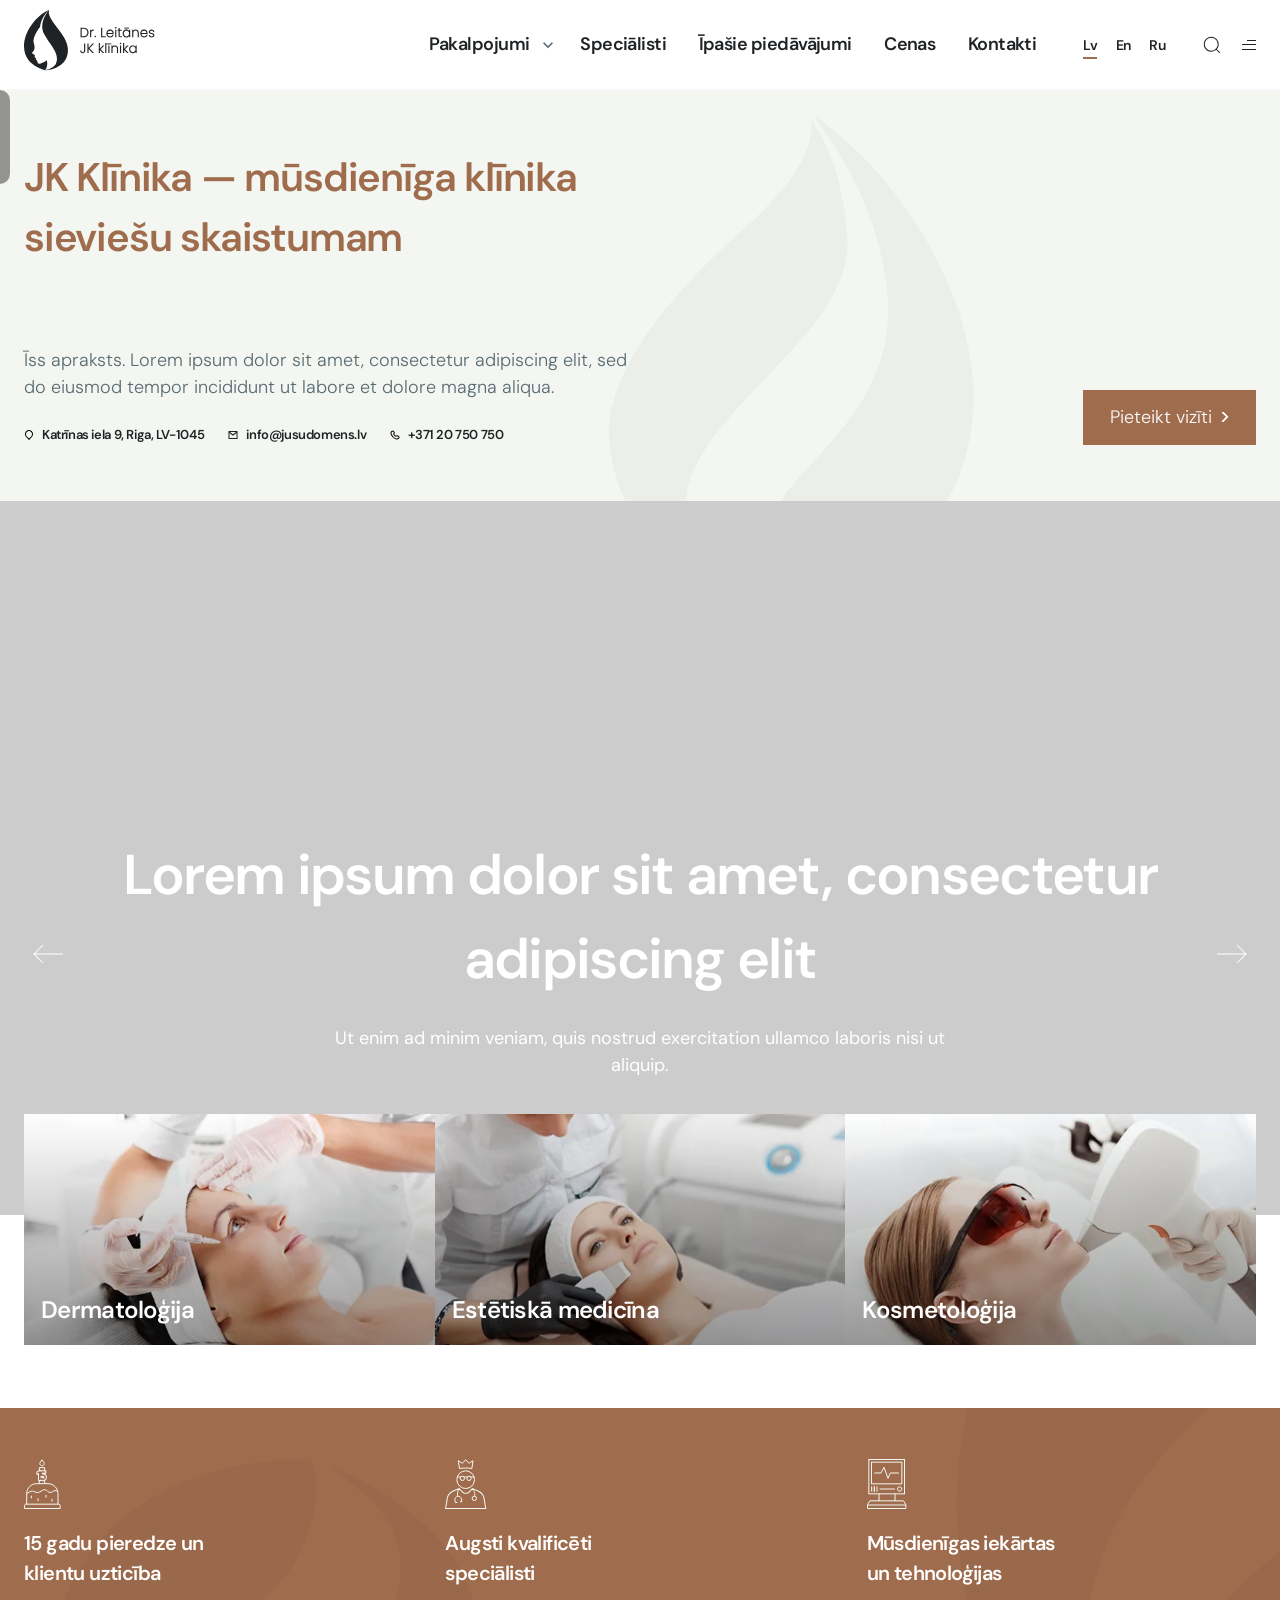
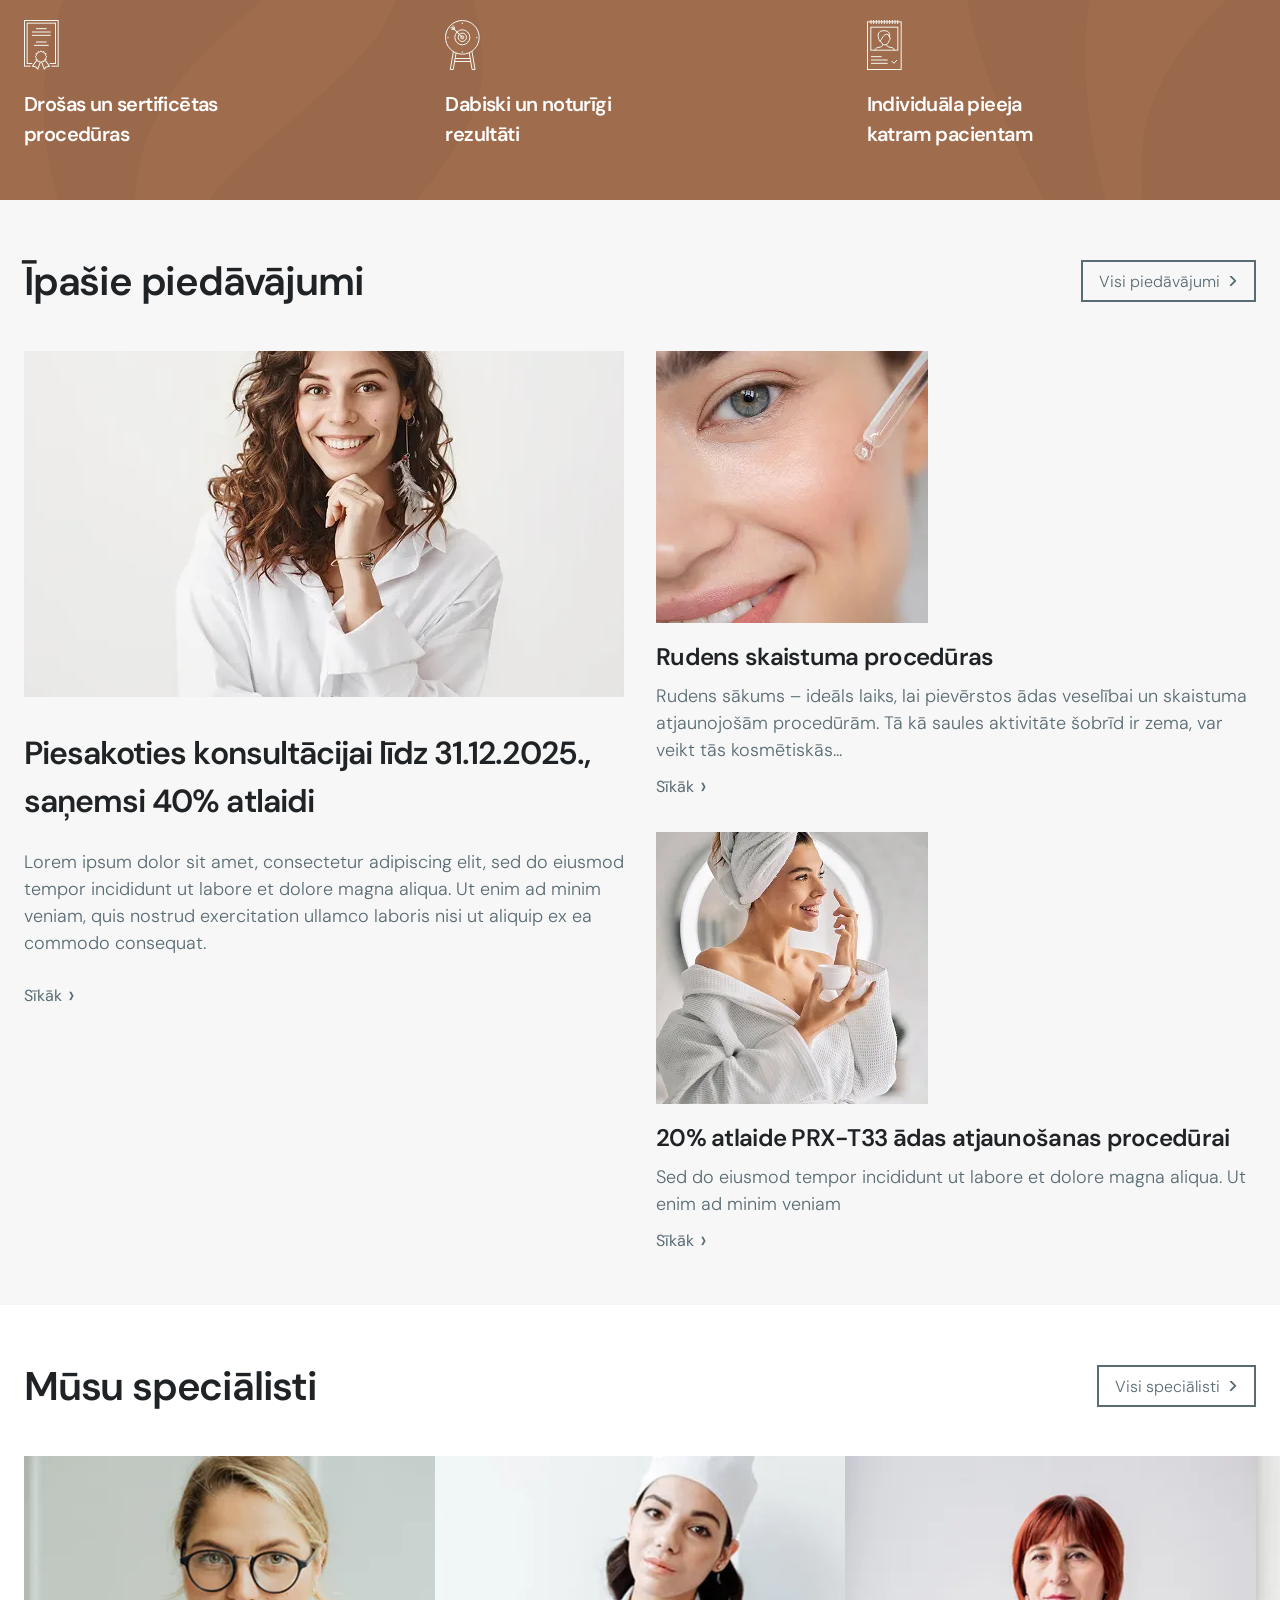
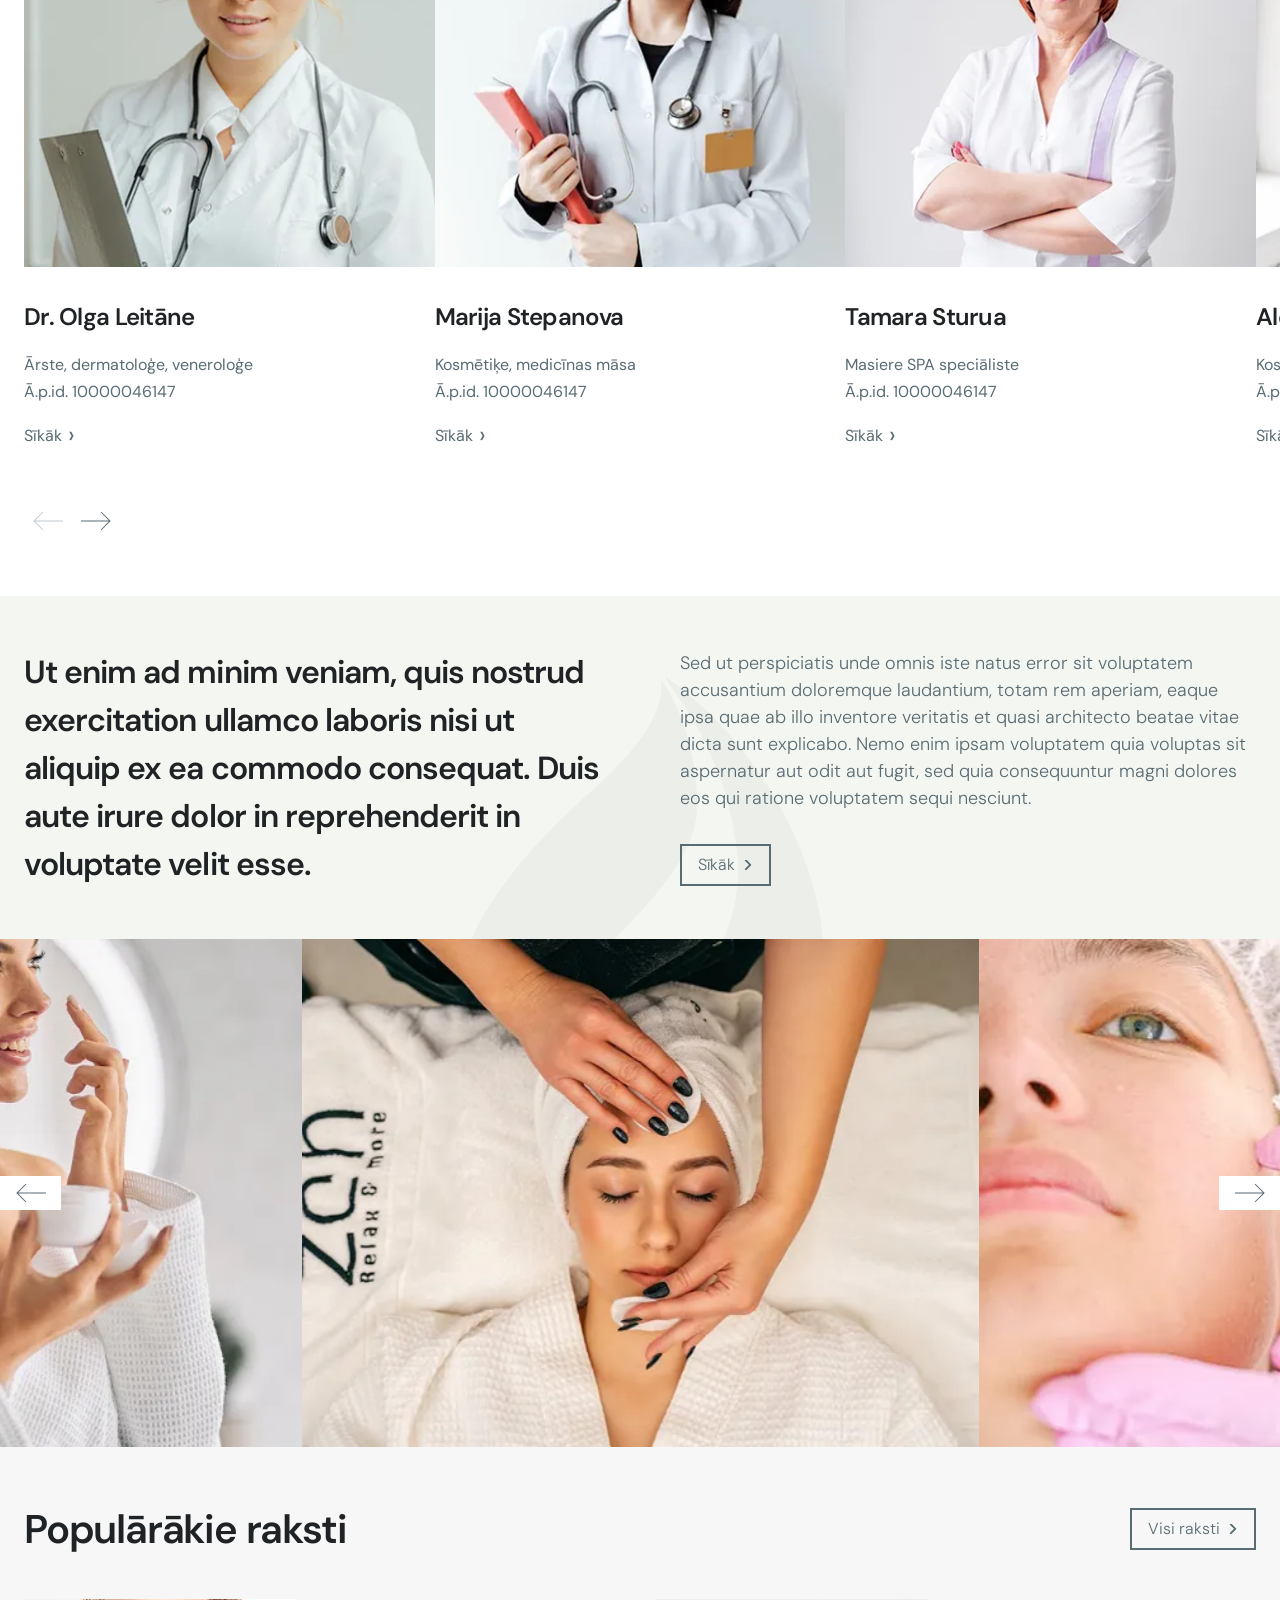
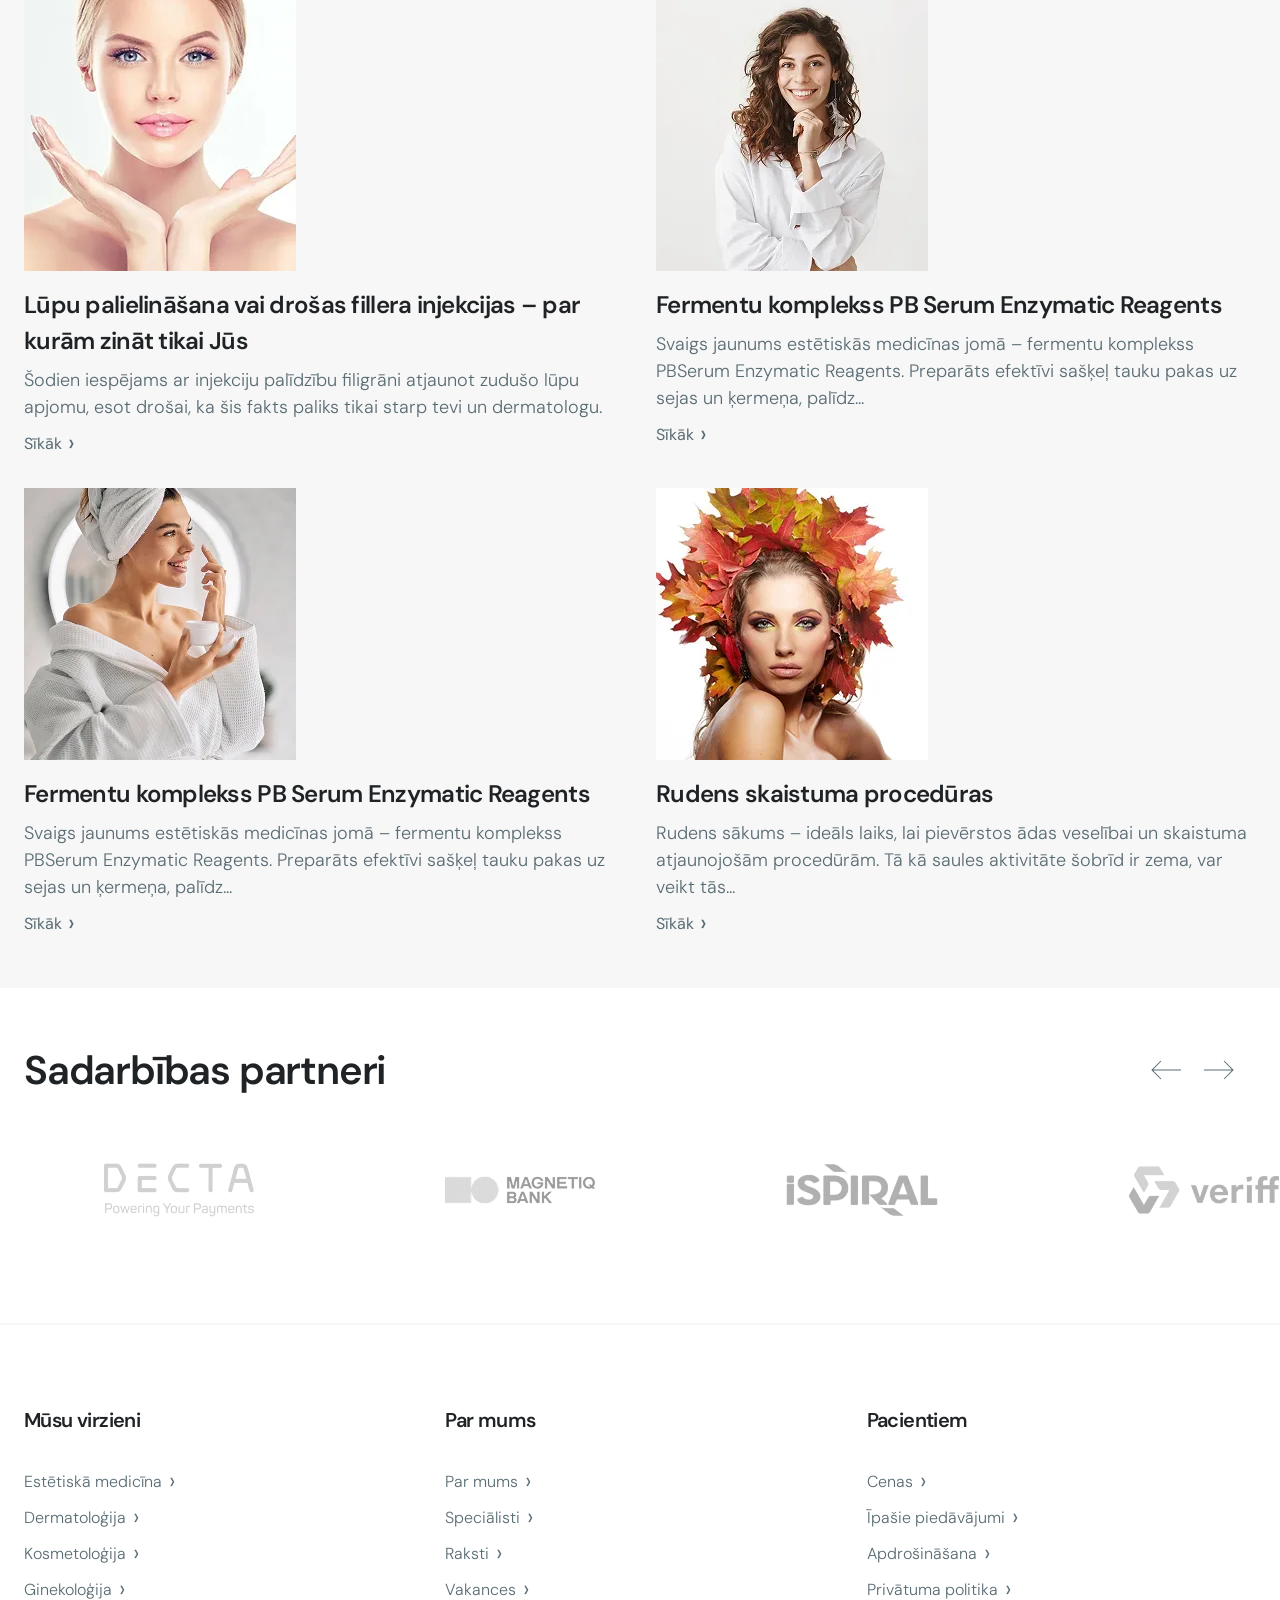
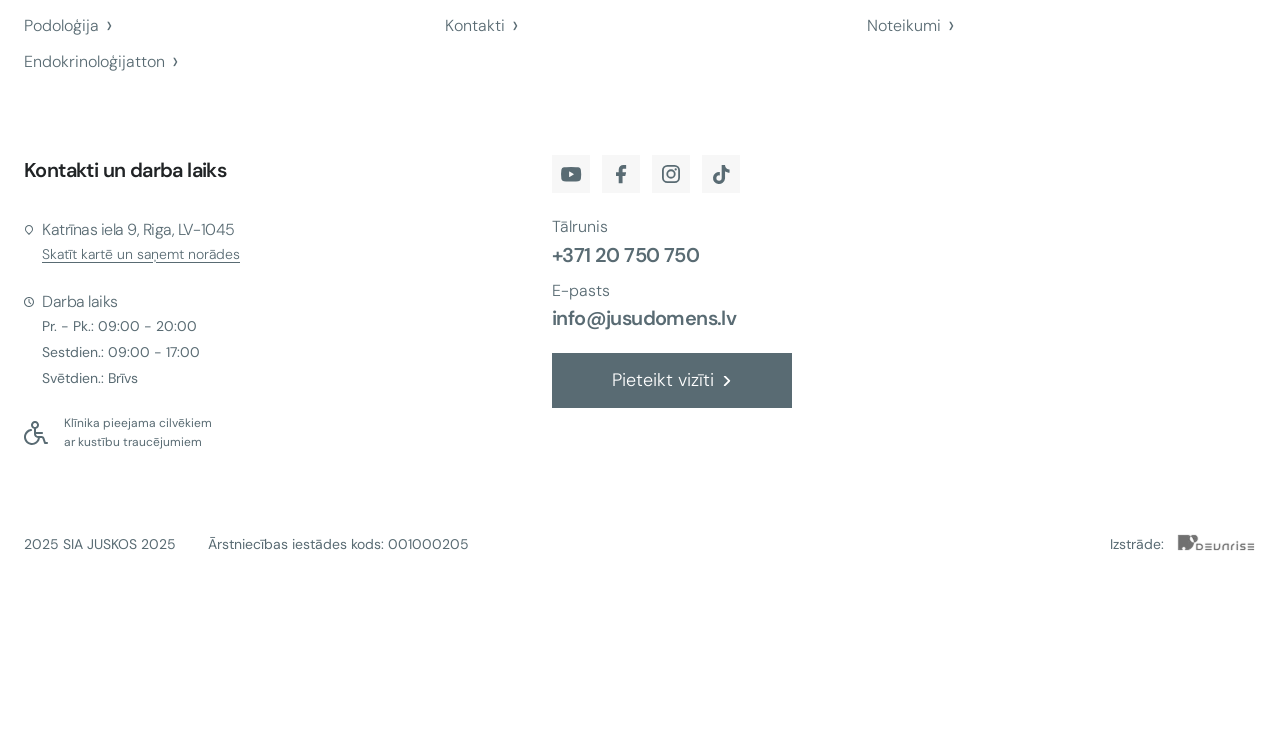
==== index.html @ 460e5d7a "home and about page" ====
<!doctype html>
<html lang="lv">
	<head>
		<meta charset="UTF-8">
		<meta name="robots" content="noindex, nofollow">
		<meta name="viewport" content="width=device-width, initial-scale=1, maximum-scale=1, user-scalable=yes">
		<link rel="preload" href="./assets/fonts/DMSans-SemiBold.woff2" as="font" type="font/woff2" crossorigin="anonymous">
		<link rel="preload" href="./assets/fonts/DMSans-Regular.woff2" as="font" type="font/woff2" crossorigin="anonymous">
		<link rel="preload" href="./assets/fonts/DMSans-Medium.woff2" as="font" type="font/woff2" crossorigin="anonymous">
		<link rel="preload" href="./assets/fonts/DMSans-Light.woff2" as="font" type="font/woff2" crossorigin="anonymous">
		<link rel="preload" href="./assets/fonts/DMSans-Bold.woff2" as="font" type="font/woff2" crossorigin="anonymous">
		<link rel="shortcut icon" href="./assets/img/favicon.ico">
		<title>Home</title>
		<script type="module" crossorigin="" src="./js/index.min.js?v=1775225622816"></script>
		<link rel="modulepreload" crossorigin="" href="./js/app.min.js">
		<link rel="stylesheet" crossorigin="" href="./css/app.min.css?v=1775225622816">
		<link rel="stylesheet" crossorigin="" href="./css/index.min.css?v=1775225622816">
	</head>
	<body>
		<div class="wrapper">
			<header data-fls-header="" class="header">
				<div class="header__container">
					<div class="header__brand brand">
						<a href="index.html" class="brand__link" aria-label="Dr. Leitānes JK klīnika">
							<span class="brand__logo">
								<img src="./assets/img/logo.svg" alt="Dr. Leitānes JK klīnika" loading="eager">
							</span>
						</a>
					</div>
					<div class="header__menu menu">
						<nav class="menu__body" aria-label="Main navigation">
							<ul class="menu__list">
								<li class="menu__item menu__item_has-services">
									<a href="#" class="menu__services-toggle menu__link effect-bounce">
										<span>Pakalpojumi</span>
									</a>
									<button type="button" class="menu__arrow" data-services-trigger="" aria-label="Open services submenu" aria-expanded="false" aria-controls="services-submenu">
										<svg class="icon" aria-hidden="true">
											<use href="./assets/img/spritemap.svg#sprite-select"></use>
										</svg>
									</button>
								</li>
								<li class="menu__item">
									<a href="#" class="menu__link effect-bounce">Speciālisti</a>
								</li>
								<li class="menu__item">
									<a href="#" class="menu__link effect-bounce">Īpašie piedāvājumi</a>
								</li>
								<li class="menu__item">
									<a href="#" class="menu__link effect-bounce">Cenas</a>
								</li>
								<li class="menu__item">
									<a href="#" class="menu__link effect-bounce">Kontakti</a>
								</li>
							</ul>
						</nav>
					</div>
					<div class="header__actions">
						<ul class="header__languages languages" aria-label="Language switcher">
							<li class="languages__item">
								<a href="#" class="languages__link effect-bounce _active" aria-current="page">Lv</a>
							</li>
							<li class="languages__item">
								<a href="#" class="languages__link effect-bounce">En</a>
							</li>
							<li class="languages__item">
								<a href="#" class="languages__link effect-bounce">Ru</a>
							</li>
						</ul>
						<div class="header__search search">
							<button type="button" class="search__toggle" aria-label="Open search">
								<svg class="icon" aria-hidden="true">
									<use href="./assets/img/spritemap.svg#sprite-search"></use>
								</svg>
							</button>
						</div>
						<button type="button" data-fls-menu="" class="header__burger" aria-label="Open menu">
							<span></span>
						</button>
					</div>
				</div>
				<div hidden data-fls-init-hidden="" class="header__services-panel services-submenu" id="services-submenu" aria-label="Services submenu">
					<div class="services-submenu__container">
						<div class="services-submenu__grid">
							<div class="services-submenu__column">
								<h5 class="services-submenu__title">
									<a href="#">Dermatoloģija</a>
								</h5>
								<ul class="services-submenu__list">
									<li>
										<a href="#">Veidojumu noņemšana</a>
									</li>
									<li>
										<a href="#">Ādas slimību ārstēšana</a>
									</li>
									<li>
										<a href="#">Ādas stāvokļa diagnostika</a>
									</li>
								</ul>
							</div>
							<div class="services-submenu__column">
								<h5 class="services-submenu__title">
									<a href="#">Estētiskā medicīna</a>
								</h5>
								<ul class="services-submenu__list">
									<li>
										<a href="#">Filleru injekcijas</a>
									</li>
									<li>
										<a href="#">Botulīna toksīna injekcijas</a>
									</li>
									<li>
										<a href="#">Lāzerprocedūras</a>
									</li>
									<li>
										<a href="#">Atjaunojošās un anti-age procedūras</a>
									</li>
									<li>
										<a href="#">Podoloģija</a>
									</li>
									<li>
										<a href="#">Aparātprocedūras</a>
									</li>
								</ul>
							</div>
							<div class="services-submenu__column">
								<h5 class="services-submenu__title">
									<a href="#">Kosmetoloģija</a>
								</h5>
								<ul class="services-submenu__list">
									<li>
										<a href="#">Sejas tīrīšana</a>
									</li>
									<li>
										<a href="#">Pīlingi</a>
									</li>
									<li>
										<a href="#">Lāzerepilācija</a>
									</li>
									<li>
										<a href="#">Biorevitalizācija</a>
									</li>
									<li>
										<a href="#">Sejas kopšana</a>
									</li>
									<li>
										<a href="#">Ķermeņa procedūras</a>
									</li>
									<li>
										<a href="#">IPL fotoatjaunošana</a>
									</li>
								</ul>
							</div>
							<div class="services-submenu__column">
								<h5 class="services-submenu__title">
									<a href="#">Ginekoloģija</a>
								</h5>
								<ul class="services-submenu__list">
									<li>
										<a href="#">Ginekologa konsultācija</a>
									</li>
									<li>
										<a href="#">Ginekoloģiskā 3D ultrasonogrāfija</a>
									</li>
									<li>
										<a href="#">Krūšu dziedzeru USG izmeklēšana</a>
									</li>
									<li>
										<a href="#">Grūtnieces uzraudzība</a>
									</li>
									<li>
										<a href="#">Apakšsadaļa 5</a>
									</li>
								</ul>
							</div>
							<div class="services-submenu__column">
								<h5 class="services-submenu__title">
									<a href="#">Podoloģija</a>
								</h5>
								<ul class="services-submenu__list">
									<li>
										<a href="#">Apakšsadaļa 1</a>
									</li>
									<li>
										<a href="#">Apakšsadaļa 2</a>
									</li>
									<li>
										<a href="#">Apakšsadaļa 3</a>
									</li>
								</ul>
							</div>
							<div class="services-submenu__column">
								<h5 class="services-submenu__title">
									<a href="#">Endokrinoloģija</a>
								</h5>
								<ul class="services-submenu__list">
									<li>
										<a href="#">Vairogdziedzera USG</a>
									</li>
									<li>
										<a href="#">Apakšsadaļa 2</a>
									</li>
									<li>
										<a href="#">Apakšsadaļa 3</a>
									</li>
									<li>
										<a href="#">Apakšsadaļa 4</a>
									</li>
									<li>
										<a href="#">Apakšsadaļa 5</a>
									</li>
									<li>
										<a href="#">Apakšsadaļa 6</a>
									</li>
								</ul>
							</div>
						</div>
						<form action="#" class="services-submenu__search" role="search">
							<label class="services-submenu__field">
								<span class="sr-only">Search services</span>
								<input type="text" class="input services-submenu__input" name="services-search" placeholder="Ievadiet, ko vēlaties atrast" autocomplete="off">
							</label>
							<button type="submit" class="services-submenu__submit" aria-label="Search services">
								<svg class="icon" aria-hidden="true">
									<use href="./assets/img/spritemap.svg#sprite-search"></use>
								</svg>
							</button>
						</form>
					</div>
				</div>
				<div hidden data-fls-init-hidden="" class="header__search-panel search-panel" aria-label="Site search">
					<div class="search-panel__container">
						<form action="#" class="search-panel__form" role="search">
							<label class="search-panel__field">
								<span class="sr-only">Search</span>
								<input data-fls-input="" type="text" name="search" class="input search-panel__input" placeholder="Ievadiet, ko vēlaties atrast" autocomplete="off">
							</label>
							<button type="submit" class="search-panel__submit" aria-label="Submit search">
								<svg class="icon" aria-hidden="true">
									<use href="./assets/img/spritemap.svg#sprite-search"></use>
								</svg>
							</button>
						</form>
					</div>
				</div>
				<div class="header__overlay"></div>
				<div hidden data-fls-init-hidden="" class="header__panel panel-header" aria-label="Mobile menu">
					<div class="panel-header__inner">
						<div class="panel-header__top">
							<ul class="panel-header__languages languages" aria-label="Language switcher">
								<li class="languages__item">
									<a href="#" class="languages__link effect-bounce _active" aria-current="page">Lv</a>
								</li>
								<li class="languages__item">
									<a href="#" class="languages__link effect-bounce">En</a>
								</li>
								<li class="languages__item">
									<a href="#" class="languages__link effect-bounce">Ru</a>
								</li>
							</ul>
							<button type="button" data-fls-menu="" class="panel-header__close header__burger icon-menu _active" aria-label="Close menu">
								<span></span>
							</button>
						</div>
						<nav class="panel-header__nav" aria-label="Mobile navigation">
							<ul class="panel-header__list">
								<li class="panel-header__item">
									<a href="#" class="panel-header__link effect-bounce">Pakalpojumi</a>
								</li>
								<li class="panel-header__item">
									<a href="#" class="panel-header__link effect-bounce">Par mums</a>
								</li>
								<li class="panel-header__item">
									<a href="#" class="panel-header__link effect-bounce">Īpašie piedāvājumi</a>
								</li>
								<li class="panel-header__item">
									<a href="#" class="panel-header__link effect-bounce">Informācija pacientiem</a>
								</li>
								<li class="panel-header__item">
									<a href="#" class="panel-header__link effect-bounce">Cenas</a>
								</li>
							</ul>
						</nav>
						<div class="panel-header__info">
							<div class="panel-header__block info-block info-block_location">
								<div class="panel-header__heading info-block__heading">
									<svg class="icon" aria-hidden="true">
										<use href="./assets/img/spritemap.svg#sprite-location"></use>
									</svg>
									<p class="info-block__title">Katrīnas iela 9, Rīga, LV-1045</p>
								</div>
								<div class="info-block__body">
									<a href="#" class="panel-header__caption info-block__caption">Skatīt kartē un saņemt norādes</a>
								</div>
							</div>
							<div class="panel-header__block info-block info-block_schedule">
								<div class="panel-header__heading info-block__heading">
									<svg class="icon" aria-hidden="true">
										<use href="./assets/img/spritemap.svg#sprite-schedule"></use>
									</svg>
									<p class="info-block__title">Darba laiks</p>
								</div>
								<div class="info-block__body">
									<ul class="panel-header__schedule info-block__list">
										<li>Pr. - Pk.: 09:00 - 20:00</li>
										<li>Sestdien.: 09:00 - 17:00</li>
										<li>Svētdien.: Brīvs</li>
									</ul>
								</div>
							</div>
							<div class="panel-header__contacts contact-list">
								<div class="panel-header__contact contact-list__item">
									<span class="panel-header__label contact-list__label">Tālrunis</span>
									<a href="tel:+37120750750" class="panel-header__value contact-list__value">+371 20 750 750</a>
								</div>
								<div class="panel-header__contact contact-list__item">
									<span class="panel-header__label contact-list__label">E-pasts</span>
									<a href="mailto:info@jusudomens.lv" class="panel-header__value contact-list__value">info@jusudomens.lv</a>
								</div>
							</div>
							<button type="button" class="panel-header__button btn btn_border-grey" data-fls-button="" aria-label="Book an appointment">
								<span>Pieteikt vizīti</span>
								<svg class="icon icon_chevron" aria-hidden="true">
									<use href="./assets/img/spritemap.svg#sprite-chevron"></use>
								</svg>
							</button>
							<ul class="panel-header__socials socials-list" aria-label="Social media">
								<li>
									<a href="#" class="socials-list__link" aria-label="YouTube">
										<svg class="icon" aria-hidden="true">
											<use href="./assets/img/spritemap.svg#sprite-youtube"></use>
										</svg>
									</a>
								</li>
								<li>
									<a href="#" class="socials-list__link" aria-label="Facebook">
										<svg class="icon" aria-hidden="true">
											<use href="./assets/img/spritemap.svg#sprite-facebook"></use>
										</svg>
									</a>
								</li>
								<li>
									<a href="#" class="socials-list__link" aria-label="Instagram">
										<svg class="icon" aria-hidden="true">
											<use href="./assets/img/spritemap.svg#sprite-instagram"></use>
										</svg>
									</a>
								</li>
								<li>
									<a href="#" class="socials-list__link" aria-label="TikTok">
										<svg class="icon" aria-hidden="true">
											<use href="./assets/img/spritemap.svg#sprite-tiktok"></use>
										</svg>
									</a>
								</li>
							</ul>
						</div>
					</div>
				</div>
			</header>
			<main class="page page--home">
				<section class="intro" data-fls-intro="" aria-labelledby="intro-title">
					<div class="intro__container">
						<div class="intro__body">
							<div class="intro__content">
								<h2 id="intro-title" class="intro__title">
									JK Klīnika — mūsdienīga klīnika
									<span>sieviešu skaistumam</span>
								</h2>
								<div class="intro__info">
									<div class="intro__text">
										<p>
											Īss apraksts. Lorem ipsum dolor sit amet, consectetur adipiscing elit, sed do eiusmod tempor incididunt ut labore et dolore magna aliqua.
										</p>
									</div>
									<ul class="intro__contacts contact-inline" aria-label="Clinic contacts">
										<li class="contact-inline__item">
											<svg class="icon" aria-hidden="true">
												<use href="./assets/img/spritemap.svg#sprite-location"></use>
											</svg>
											<a href="#" class="contact-inline__link">Katrīnas iela 9, Riga, LV-1045</a>
										</li>
										<li class="contact-inline__item">
											<svg class="icon" aria-hidden="true">
												<use href="./assets/img/spritemap.svg#sprite-email"></use>
											</svg>
											<a href="mailto:info@jusudomens.lv" class="contact-inline__link">info@jusudomens.lv</a>
										</li>
										<li class="contact-inline__item">
											<svg class="icon" aria-hidden="true">
												<use href="./assets/img/spritemap.svg#sprite-phone"></use>
											</svg>
											<a href="tel:+37120750750" class="contact-inline__link">+371 20 750 750</a>
										</li>
									</ul>
								</div>
							</div>
							<button type="button" class="intro__button btn btn_fill-brown" data-fls-button="" aria-label="Book an appointment">
								<span>Pieteikt vizīti</span>
								<svg class="icon icon_chevron" aria-hidden="true">
									<use href="./assets/img/spritemap.svg#sprite-chevron"></use>
								</svg>
							</button>
						</div>
					</div>
				</section>
				<section class="hero" data-fls-hero="" aria-label="Clinic hero">
					<div data-fls-slider="hero" class="hero__slider swiper">
						<div class="hero__wrapper swiper-wrapper">
							<div class="hero__slide swiper-slide">
								<div class="hero__media">
									<video autoplay muted loop playsinline="" preload="none" poster="./assets/img/hero/preview1.jpg">
										<source data-src="assets/img/hero/video1.mp4" type="video/mp4">
									</video>
								</div>
							</div>
							<div class="hero__slide swiper-slide">
								<div class="hero__media">
									<picture>
										<source media="(max-width: 600px)" srcset="./assets/img/hero/preview1-600.webp" type="image/webp">
										<source media="(max-width: 1200px)" srcset="./assets/img/hero/preview1-1200.webp" type="image/webp">
										<img alt="Hero slide 2" loading="lazy" src="./assets/img/hero/preview1.webp">
									</picture>
								</div>
							</div>
							<div class="hero__slide swiper-slide">
								<div class="hero__media">
									<video muted loop playsinline="" preload="none" poster="./assets/img/hero/preview1.jpg">
										<source data-src="assets/img/hero/video2.mp4" type="video/mp4">
									</video>
								</div>
							</div>
						</div>
					</div>
					<div class="hero__container">
						<div class="hero__body">
							<div class="hero__navigation" aria-label="Hero slider controls">
								<button type="button" class="hero__arrow slider-arrow slider-arrow_prev" aria-label="Previous slide">
									<svg class="icon" aria-hidden="true">
										<use href="./assets/img/spritemap.svg#sprite-arrow"></use>
									</svg>
								</button>
								<button type="button" class="hero__arrow slider-arrow slider-arrow_next" aria-label="Next slide">
									<svg class="icon" aria-hidden="true">
										<use href="./assets/img/spritemap.svg#sprite-arrow"></use>
									</svg>
								</button>
							</div>
							<div class="hero__content">
								<h1 class="hero__title">Lorem ipsum dolor sit amet, consectetur adipiscing elit</h1>
								<div class="hero__text">
									<p>
										Ut enim ad minim veniam, quis nostrud exercitation ullamco laboris nisi ut aliquip.
									</p>
								</div>
							</div>
							<div class="hero__links" aria-label="Services categories">
								<a href="#" class="hero__link service-card">
									<span class="service-card__media">
										<picture>
											<img alt="Dermatoloģija" loading="lazy" src="./assets/img/hero/sevices1.webp">
										</picture>
									</span>
									<span class="service-card__overlay" aria-hidden="true"></span>
									<span class="service-card__content">
										<h4 class="service-card__title">Dermatoloģija</h4>
										<span class="service-card__text">
											Sejas kontūrplastika, fillera injekcija, botoksa injekcijas, biorevitalizācija, mezoterapija, APTOS diegi, rētu korekcija, kosmetologa konsultācija, pastiprinātas svīšanas ārstēšana
										</span>
									</span>
								</a>
								<a href="#" class="hero__link service-card">
									<span class="service-card__media">
										<picture>
											<img alt="Estētiskā medicīna" loading="lazy" src="./assets/img/hero/sevices2.webp">
										</picture>
									</span>
									<span class="service-card__overlay" aria-hidden="true"></span>
									<span class="service-card__content">
										<h4 class="service-card__title">Estētiskā medicīna</h4>
										<span class="service-card__text">
											Sejas kontūrplastika, fillera injekcija, botoksa injekcijas, biorevitalizācija, mezoterapija, APTOS diegi, rētu korekcija, kosmetologa konsultācija
										</span>
									</span>
								</a>
								<a href="#" class="hero__link service-card">
									<span class="service-card__media">
										<picture>
											<img alt="Kosmetoloģija" loading="lazy" src="./assets/img/hero/sevices3.webp">
										</picture>
									</span>
									<span class="service-card__overlay" aria-hidden="true"></span>
									<span class="service-card__content">
										<h4 class="service-card__title">Kosmetoloģija</h4>
										<span class="service-card__text">
											Sejas kontūrplastika, fillera injekcija, botoksa injekcijas, biorevitalizācija, mezoterapija, APTOS diegi, rētu korekcija, kosmetologa konsultācija
										</span>
									</span>
								</a>
							</div>
						</div>
					</div>
				</section>
				<section class="advantages" data-fls-advantages="" aria-labelledby="advantages-title">
					<div class="advantages__ornaments">
						<span></span>
					</div>
					<div class="advantages__container">
						<h2 id="advantages-title" class="sr-only">Advantages</h2>
						<div class="advantages__items">
							<div class="advantages__item advantage-item">
								<div class="advantage-item__icon">
									<img src="./assets/img/advantages/adv-item1.svg" alt="" aria-hidden="true">
								</div>
								<h5 class="advantage-item__title">15 gadu pieredze un klientu uzticība</h5>
							</div>
							<div class="advantages__item advantage-item">
								<div class="advantage-item__icon">
									<img src="./assets/img/advantages/adv-item2.svg" alt="" aria-hidden="true">
								</div>
								<h5 class="advantage-item__title">Augsti kvalificēti speciālisti</h5>
							</div>
							<div class="advantages__item advantage-item">
								<div class="advantage-item__icon">
									<img src="./assets/img/advantages/adv-item3.svg" alt="" aria-hidden="true">
								</div>
								<h5 class="advantage-item__title">Mūsdienīgas iekārtas un tehnoloģijas</h5>
							</div>
							<div class="advantages__item advantage-item">
								<div class="advantage-item__icon">
									<img src="./assets/img/advantages/adv-item4.svg" alt="" aria-hidden="true">
								</div>
								<h5 class="advantage-item__title">Drošas un sertificētas procedūras</h5>
							</div>
							<div class="advantages__item advantage-item">
								<div class="advantage-item__icon">
									<img src="./assets/img/advantages/adv-item5.svg" alt="" aria-hidden="true">
								</div>
								<h5 class="advantage-item__title">Dabiski un noturīgi rezultāti</h5>
							</div>
							<div class="advantages__item advantage-item">
								<div class="advantage-item__icon">
									<img src="./assets/img/advantages/adv-item6.svg" alt="" aria-hidden="true">
								</div>
								<h5 class="advantage-item__title">Individuāla pieeja katram pacientam</h5>
							</div>
						</div>
					</div>
				</section>
				<section class="widget-offers" data-fls-wdgoffers="" aria-labelledby="wdgoffers-title">
					<div class="widget-offers__container">
						<div class="widget-offers__head _heading">
							<h2 id="wdgoffers-title" class="widget-offers__title">Īpašie piedāvājumi</h2>
							<a href="archive-blog.html" class="widget-offers__button btn btn_small btn_border-grey" data-fls-button="" aria-label="View all offers" data-fls-dynamic=".widget-offers__container, 767.98">
								<span>Visi piedāvājumi</span>
								<svg class="icon icon_chevron" aria-hidden="true">
									<use href="./assets/img/spritemap.svg#sprite-chevron"></use>
								</svg>
							</a>
						</div>
						<div class="widget-offers__grid">
							<article class="widget-offers__item post-card post-card_large">
								<a href="single-offers.html" class="post-card__image">
									<img data-fls-lazy="./assets/img/blog/blog1-preview.webp" alt="Piesakoties konsultācijai līdz 31.12.2025., saņemsi 40% atlaidi">
								</a>
								<div class="post-card__content">
									<h3 class="post-card__title">
										<a href="single-offers.html">Piesakoties konsultācijai līdz 31.12.2025., saņemsi 40% atlaidi</a>
									</h3>
									<div class="post-card__text">
										<p>
											Lorem ipsum dolor sit amet, consectetur adipiscing elit, sed do eiusmod tempor incididunt ut labore et dolore magna aliqua. Ut enim ad minim veniam, quis nostrud exercitation ullamco laboris nisi ut aliquip ex ea commodo consequat.
										</p>
									</div>
									<a href="single-offers.html" class="post-card__more link-more">Sīkāk</a>
								</div>
							</article>
							<article class="widget-offers__item post-card post-card_horizontal">
								<a href="single-offers.html" class="post-card__image">
									<img data-fls-lazy="./assets/img/blog/blog2-preview.webp" alt="Rudens skaistuma procedūras">
								</a>
								<div class="post-card__content">
									<h3 class="post-card__title">
										<a href="single-offers.html">Rudens skaistuma procedūras</a>
									</h3>
									<div class="post-card__text">
										<p>
											Rudens sākums – ideāls laiks, lai pievērstos ādas veselībai un skaistuma atjaunojošām procedūrām. Tā kā saules aktivitāte šobrīd ir zema, var veikt tās kosmētiskās...
										</p>
									</div>
									<a href="single-offers.html" class="post-card__more link-more">Sīkāk</a>
								</div>
							</article>
							<article class="widget-offers__item post-card post-card_horizontal">
								<a href="single-offers.html" class="post-card__image">
									<img data-fls-lazy="./assets/img/blog/blog3-preview.webp" alt="20% atlaide PRX-T33 ādas atjaunošanas procedūrai">
								</a>
								<div class="post-card__content">
									<h3 class="post-card__title">
										<a href="single-offers.html">20% atlaide PRX-T33 ādas atjaunošanas procedūrai</a>
									</h3>
									<div class="post-card__text">
										<p>
											Sed do eiusmod tempor incididunt ut labore et dolore magna aliqua. Ut enim ad minim veniam
										</p>
									</div>
									<a href="single-offers.html" class="post-card__more link-more">Sīkāk</a>
								</div>
							</article>
						</div>
					</div>
				</section>
				<section class="widget-specialists" data-fls-wdgspecialists="" aria-labelledby="wdgspecialists-title" style="background-color: #fff;">
					<div class="widget-specialists__container">
						<div class="widget-specialists__head _heading">
							<h2 id="wdgspecialists-title" class="widget-specialists__title">Mūsu speciālisti</h2>
							<a href="single-specialist.html" class="widget-specialists__button btn btn_small btn_border-grey" data-fls-button="" aria-label="View all specialists" data-fls-dynamic=".widget-specialists__navigation, 767.98">
								<span>Visi speciālisti</span>
								<svg class="icon icon_chevron" aria-hidden="true">
									<use href="./assets/img/spritemap.svg#sprite-chevron"></use>
								</svg>
							</a>
						</div>
						<div data-fls-slider="specialists" class="widget-specialists__slider swiper">
							<div class="widget-specialists__wrapper swiper-wrapper">
								<article class="widget-specialists__slide swiper-slide specialist-card">
									<a href="single-specialist.html" class="specialist-card__image">
										<img data-fls-lazy="./assets/img/specialists/specialist1.webp" alt="Dr. Olga Leitāne">
									</a>
									<div class="specialist-card__content">
										<h3 class="specialist-card__name">
											<a href="single-specialist.html">Dr. Olga Leitāne</a>
										</h3>
										<div class="specialist-card__meta">
											<p>Ārste, dermatoloģe, veneroloģe</p>
											<p>Ā.p.id. 10000046147</p>
										</div>
										<a href="single-specialist.html" class="specialist-card__more link-more">Sīkāk</a>
									</div>
								</article>
								<article class="widget-specialists__slide swiper-slide specialist-card">
									<a href="single-specialist.html" class="specialist-card__image">
										<img data-fls-lazy="./assets/img/specialists/specialist2.webp" alt="Marija Stepanova">
									</a>
									<div class="specialist-card__content">
										<h3 class="specialist-card__name">
											<a href="single-specialist.html">Marija Stepanova</a>
										</h3>
										<div class="specialist-card__meta">
											<p>Kosmētiķe, medicīnas māsa</p>
											<p>Ā.p.id. 10000046147</p>
										</div>
										<a href="single-specialist.html" class="specialist-card__more link-more">Sīkāk</a>
									</div>
								</article>
								<article class="widget-specialists__slide swiper-slide specialist-card">
									<a href="single-specialist.html" class="specialist-card__image">
										<img data-fls-lazy="./assets/img/specialists/specialist3.webp" alt="Tamara Sturua">
									</a>
									<div class="specialist-card__content">
										<h3 class="specialist-card__name">
											<a href="single-specialist.html">Tamara Sturua</a>
										</h3>
										<div class="specialist-card__meta">
											<p>Masiere SPA speciāliste</p>
											<p>Ā.p.id. 10000046147</p>
										</div>
										<a href="single-specialist.html" class="specialist-card__more link-more">Sīkāk</a>
									</div>
								</article>
								<article class="widget-specialists__slide swiper-slide specialist-card">
									<a href="single-specialist.html" class="specialist-card__image">
										<img data-fls-lazy="./assets/img/specialists/specialist4.webp" alt="Aleksandra Mamonova">
									</a>
									<div class="specialist-card__content">
										<h3 class="specialist-card__name">
											<a href="single-specialist.html">Aleksandra Mamonova</a>
										</h3>
										<div class="specialist-card__meta">
											<p>Kosmētiķe</p>
											<p>Ā.p.id. 10000046147</p>
										</div>
										<a href="single-specialist.html" class="specialist-card__more link-more">Sīkāk</a>
									</div>
								</article>
								<article class="widget-specialists__slide swiper-slide specialist-card">
									<a href="single-specialist.html" class="specialist-card__image">
										<img data-fls-lazy="./assets/img/specialists/specialist5.webp" alt="Svetlana Jurisova">
									</a>
									<div class="specialist-card__content">
										<h3 class="specialist-card__name">
											<a href="single-specialist.html">Svetlana Jurisova</a>
										</h3>
										<div class="specialist-card__meta">
											<p>Masiere SPA speciāliste</p>
											<p>Ā.p.id. 10000046147</p>
										</div>
										<a href="single-specialist.html" class="specialist-card__more link-more">Sīkāk</a>
									</div>
								</article>
								<article class="widget-specialists__slide swiper-slide specialist-card">
									<a href="single-specialist.html" class="specialist-card__image">
										<img data-fls-lazy="./assets/img/specialists/specialist6.webp" alt="Specialist 6">
									</a>
									<div class="specialist-card__content">
										<h3 class="specialist-card__name">
											<a href="single-specialist.html">Specialist 6</a>
										</h3>
										<div class="specialist-card__meta">
											<p>Speciālists</p>
											<p>Ā.p.id. 10000046147</p>
										</div>
										<a href="single-specialist.html" class="specialist-card__more link-more">Sīkāk</a>
									</div>
								</article>
							</div>
						</div>
						<div class="widget-specialists__navigation" aria-label="Specialists slider controls">
							<button type="button" class="widget-specialists__arrow slider-arrow slider-arrow_prev" aria-label="Previous specialists">
								<svg class="icon" aria-hidden="true">
									<use href="./assets/img/spritemap.svg#sprite-arrow"></use>
								</svg>
							</button>
							<button type="button" class="widget-specialists__arrow slider-arrow slider-arrow_next" aria-label="Next specialists">
								<svg class="icon" aria-hidden="true">
									<use href="./assets/img/spritemap.svg#sprite-arrow"></use>
								</svg>
							</button>
						</div>
					</div>
				</section>
				<section class="text-highlight" data-fls-texthighlight="" aria-labelledby="texthighlight-title">
					<div class="text-highlight__container">
						<div class="text-highlight__body">
							<div class="text-highlight__lead">
								<h2 id="texthighlight-title" class="text-highlight__title">
									Ut enim ad minim veniam, quis nostrud exercitation ullamco laboris nisi ut aliquip ex ea commodo consequat. Duis aute irure dolor in reprehenderit in voluptate velit esse.
								</h2>
							</div>
							<div class="text-highlight__content">
								<div class="text-highlight__text">
									<p>
										Sed ut perspiciatis unde omnis iste natus error sit voluptatem accusantium doloremque laudantium, totam rem aperiam, eaque ipsa quae ab illo inventore veritatis et quasi architecto beatae vitae dicta sunt explicabo. Nemo enim ipsam voluptatem quia voluptas sit aspernatur aut odit aut fugit, sed quia consequuntur magni dolores eos qui ratione voluptatem sequi nesciunt.
									</p>
								</div>
								<a href="#" class="text-highlight__button btn btn_small btn_border-grey" data-fls-button="" aria-label="Read more">
									<span>Sīkāk</span>
									<svg class="icon icon_chevron" aria-hidden="true">
										<use href="./assets/img/spritemap.svg#sprite-chevron"></use>
									</svg>
								</a>
							</div>
						</div>
					</div>
				</section>
				<section class="widget-gallery" data-fls-wdggallery="" aria-labelledby="wdggallery-title">
					<div class="widget-gallery__container">
						<div class="widget-gallery__head">
							<h2 id="wdggallery-title" class="widget-gallery__title sr-only">Gallery</h2>
							<div class="widget-gallery__navigation" aria-label="Gallery slider controls">
								<button type="button" class="widget-gallery__arrow slider-arrow slider-arrow_prev" aria-label="Previous gallery image">
									<svg class="icon" aria-hidden="true">
										<use href="./assets/img/spritemap.svg#sprite-arrow"></use>
									</svg>
								</button>
								<button type="button" class="widget-gallery__arrow slider-arrow slider-arrow_next" aria-label="Next gallery image">
									<svg class="icon" aria-hidden="true">
										<use href="./assets/img/spritemap.svg#sprite-arrow"></use>
									</svg>
								</button>
							</div>
						</div>
						<div data-fls-slider="gallery" data-fls-gallery="" class="widget-gallery__slider swiper">
							<div class="widget-gallery__wrapper swiper-wrapper">
								<div class="widget-gallery__slide swiper-slide">
									<a href="./assets/img/gallery/gallery1@2x.webp" data-gallery-item="" class="widget-gallery__item">
										<picture>
											<img alt="Gallery image 1" loading="lazy" src="./assets/img/gallery/gallery1.webp">
										</picture>
									</a>
								</div>
								<div class="widget-gallery__slide swiper-slide">
									<a href="./assets/img/gallery/gallery2@2x.webp" data-gallery-item="" class="widget-gallery__item">
										<picture>
											<img alt="Gallery image 2" loading="lazy" src="./assets/img/gallery/gallery2.webp">
										</picture>
									</a>
								</div>
								<div class="widget-gallery__slide swiper-slide">
									<a href="./assets/img/gallery/gallery3@2x.webp" data-gallery-item="" class="widget-gallery__item">
										<picture>
											<img alt="Gallery image 3" loading="lazy" src="./assets/img/gallery/gallery3.webp">
										</picture>
									</a>
								</div>
								<div class="widget-gallery__slide swiper-slide">
									<a href="./assets/img/gallery/gallery4@2x.webp" data-gallery-item="" class="widget-gallery__item">
										<picture>
											<img alt="Gallery image 4" loading="lazy" src="./assets/img/gallery/gallery4.webp">
										</picture>
									</a>
								</div>
								<div class="widget-gallery__slide swiper-slide">
									<a href="./assets/img/gallery/gallery5@2x.webp" data-gallery-item="" class="widget-gallery__item">
										<picture>
											<img alt="Gallery image 5" loading="lazy" src="./assets/img/gallery/gallery5.webp">
										</picture>
									</a>
								</div>
								<div class="widget-gallery__slide swiper-slide">
									<a href="./assets/img/gallery/gallery1@2x.webp" data-gallery-item="" class="widget-gallery__item">
										<picture>
											<img alt="Gallery image 6" loading="lazy" src="./assets/img/gallery/gallery1.webp">
										</picture>
									</a>
								</div>
								<div class="widget-gallery__slide swiper-slide">
									<a href="./assets/img/gallery/gallery2@2x.webp" data-gallery-item="" class="widget-gallery__item">
										<picture>
											<img alt="Gallery image 7" loading="lazy" src="./assets/img/gallery/gallery2.webp">
										</picture>
									</a>
								</div>
								<div class="widget-gallery__slide swiper-slide">
									<a href="./assets/img/gallery/gallery3@2x.webp" data-gallery-item="" class="widget-gallery__item">
										<picture>
											<img alt="Gallery image 8" loading="lazy" src="./assets/img/gallery/gallery3.webp">
										</picture>
									</a>
								</div>
								<div class="widget-gallery__slide swiper-slide">
									<a href="./assets/img/gallery/gallery4@2x.webp" data-gallery-item="" class="widget-gallery__item">
										<picture>
											<img alt="Gallery image 9" loading="lazy" src="./assets/img/gallery/gallery4.webp">
										</picture>
									</a>
								</div>
								<div class="widget-gallery__slide swiper-slide">
									<a href="./assets/img/gallery/gallery5@2x.webp" data-gallery-item="" class="widget-gallery__item">
										<picture>
											<img alt="Gallery image 10" loading="lazy" src="./assets/img/gallery/gallery5.webp">
										</picture>
									</a>
								</div>
							</div>
						</div>
					</div>
				</section>
				<section class="widget-blog" data-fls-wdgblog="" aria-labelledby="wdgblog-title">
					<div class="widget-blog__container">
						<div class="widget-blog__head _heading">
							<h2 id="wdgblog-title" class="widget-blog__title">Populārākie raksti</h2>
							<a href="archive-blog.html" class="widget-blog__button btn btn_small btn_border-grey" data-fls-button="" aria-label="View all articles" data-fls-dynamic=".widget-blog__container, 767.98">
								<span>Visi raksti</span>
								<svg class="icon icon_chevron" aria-hidden="true">
									<use href="./assets/img/spritemap.svg#sprite-chevron"></use>
								</svg>
							</a>
						</div>
						<div class="widget-blog__grid">
							<article class="widget-blog__item post-card post-card_horizontal">
								<a href="single-blog.html" class="post-card__image">
									<img data-fls-lazy="./assets/img/blog/blog4-preview.webp" alt="Lūpu palielināšana vai drošas fillera injekcijas – par kurām zināt tikai Jūs">
								</a>
								<div class="post-card__content">
									<h3 class="post-card__title">
										<a href="single-blog.html">Lūpu palielināšana vai drošas fillera injekcijas – par kurām zināt tikai Jūs</a>
									</h3>
									<div class="post-card__text">
										<p>
											Šodien iespējams ar injekciju palīdzību filigrāni atjaunot zudušo lūpu apjomu, esot drošai, ka šis fakts paliks tikai starp tevi un dermatologu.
										</p>
									</div>
									<a href="single-blog.html" class="post-card__more link-more">Sīkāk</a>
								</div>
							</article>
							<article class="widget-blog__item post-card post-card_horizontal">
								<a href="single-blog.html" class="post-card__image">
									<img data-fls-lazy="./assets/img/blog/blog5-preview.webp" alt="Fermentu komplekss PB Serum Enzymatic Reagents">
								</a>
								<div class="post-card__content">
									<h3 class="post-card__title">
										<a href="single-blog.html">Fermentu komplekss PB Serum Enzymatic Reagents</a>
									</h3>
									<div class="post-card__text">
										<p>
											Svaigs jaunums estētiskās medicīnas jomā – fermentu komplekss PBSerum Enzymatic Reagents. Preparāts efektīvi sašķeļ tauku pakas uz sejas un ķermeņa, palīdz...
										</p>
									</div>
									<a href="single-blog.html" class="post-card__more link-more">Sīkāk</a>
								</div>
							</article>
							<article class="widget-blog__item post-card post-card_horizontal">
								<a href="single-blog.html" class="post-card__image">
									<img data-fls-lazy="./assets/img/blog/blog6-preview.webp" alt="Fermentu komplekss PB Serum Enzymatic Reagents">
								</a>
								<div class="post-card__content">
									<h3 class="post-card__title">
										<a href="single-blog.html">Fermentu komplekss PB Serum Enzymatic Reagents</a>
									</h3>
									<div class="post-card__text">
										<p>
											Svaigs jaunums estētiskās medicīnas jomā – fermentu komplekss PBSerum Enzymatic Reagents. Preparāts efektīvi sašķeļ tauku pakas uz sejas un ķermeņa, palīdz...
										</p>
									</div>
									<a href="single-blog.html" class="post-card__more link-more">Sīkāk</a>
								</div>
							</article>
							<article class="widget-blog__item post-card post-card_horizontal">
								<a href="single-blog.html" class="post-card__image">
									<img data-fls-lazy="./assets/img/blog/blog7-preview.webp" alt="Rudens skaistuma procedūras">
								</a>
								<div class="post-card__content">
									<h3 class="post-card__title">
										<a href="single-blog.html">Rudens skaistuma procedūras</a>
									</h3>
									<div class="post-card__text">
										<p>
											Rudens sākums – ideāls laiks, lai pievērstos ādas veselībai un skaistuma atjaunojošām procedūrām. Tā kā saules aktivitāte šobrīd ir zema, var veikt tās...
										</p>
									</div>
									<a href="single-blog.html" class="post-card__more link-more">Sīkāk</a>
								</div>
							</article>
						</div>
					</div>
				</section>
				<section class="widget-partners" data-fls-wdgpartners="" aria-labelledby="partners-title">
					<div class="widget-partners__container">
						<div class="widget-partners__head _heading">
							<h2 id="partners-title" class="widget-partners__title">Sadarbības partneri</h2>
							<div class="widget-partners__navigation" aria-label="Partners slider controls">
								<button type="button" class="widget-partners__arrow slider-arrow slider-arrow_prev" aria-label="Previous partners">
									<svg class="icon" aria-hidden="true">
										<use href="./assets/img/spritemap.svg#sprite-arrow"></use>
									</svg>
								</button>
								<button type="button" class="widget-partners__arrow slider-arrow slider-arrow_next" aria-label="Next partners">
									<svg class="icon" aria-hidden="true">
										<use href="./assets/img/spritemap.svg#sprite-arrow"></use>
									</svg>
								</button>
							</div>
						</div>
						<div data-fls-slider="partners" class="widget-partners__slider swiper">
							<div class="widget-partners__wrapper swiper-wrapper">
								<div class="widget-partners__slide swiper-slide">
									<a href="#" class="widget-partners__logo partner-logo" aria-label="Partner 1">
										<img data-fls-lazy="./assets/img/partners/partners1.webp" alt="Partner logo 1">
									</a>
								</div>
								<div class="widget-partners__slide swiper-slide">
									<a href="#" class="widget-partners__logo partner-logo" aria-label="Partner 2">
										<img data-fls-lazy="./assets/img/partners/partners2.webp" alt="Partner logo 2">
									</a>
								</div>
								<div class="widget-partners__slide swiper-slide">
									<a href="#" class="widget-partners__logo partner-logo" aria-label="Partner 3">
										<img data-fls-lazy="./assets/img/partners/partners3.webp" alt="Partner logo 3">
									</a>
								</div>
								<div class="widget-partners__slide swiper-slide">
									<a href="#" class="widget-partners__logo partner-logo" aria-label="Partner 4">
										<img data-fls-lazy="./assets/img/partners/partners4.webp" alt="Partner logo 4">
									</a>
								</div>
								<div class="widget-partners__slide swiper-slide">
									<a href="#" class="widget-partners__logo partner-logo" aria-label="Partner 5">
										<img data-fls-lazy="./assets/img/partners/partners5.webp" alt="Partner logo 5">
									</a>
								</div>
								<div class="widget-partners__slide swiper-slide">
									<a href="#" class="widget-partners__logo partner-logo" aria-label="Partner 6">
										<img data-fls-lazy="./assets/img/partners/partners6.webp" alt="Partner logo 6">
									</a>
								</div>
								<div class="widget-partners__slide swiper-slide">
									<a href="#" class="widget-partners__logo partner-logo" aria-label="Partner 7">
										<img data-fls-lazy="./assets/img/partners/partners1.webp" alt="Partner logo 7">
									</a>
								</div>
							</div>
						</div>
					</div>
				</section>
			</main>
			<footer data-fls-footer="" class="footer">
				<div class="footer__container">
					<div class="footer__top">
						<nav data-fls-spollers="574.98, max" class="footer__nav footer-nav" aria-label="Footer navigation">
							<details class="footer-nav__column">
								<summary class="footer-nav__title">Mūsu virzieni</summary>
								<ul class="footer-nav__list">
									<li>
										<a href="#">Estētiskā medicīna</a>
									</li>
									<li>
										<a href="#">Dermatoloģija</a>
									</li>
									<li>
										<a href="#">Kosmetoloģija</a>
									</li>
									<li>
										<a href="#">Ginekoloģija</a>
									</li>
									<li>
										<a href="#">Podoloģija</a>
									</li>
									<li>
										<a href="#">Endokrinoloģijatton</a>
									</li>
								</ul>
							</details>
							<details class="footer-nav__column">
								<summary class="footer-nav__title">Par mums</summary>
								<ul class="footer-nav__list">
									<li>
										<a href="#">Par mums</a>
									</li>
									<li>
										<a href="#">Speciālisti</a>
									</li>
									<li>
										<a href="#">Raksti</a>
									</li>
									<li>
										<a href="#">Vakances</a>
									</li>
									<li>
										<a href="#">Kontakti</a>
									</li>
								</ul>
							</details>
							<details class="footer-nav__column">
								<summary class="footer-nav__title">Pacientiem</summary>
								<ul class="footer-nav__list">
									<li>
										<a href="#">Cenas</a>
									</li>
									<li>
										<a href="#">Īpašie piedāvājumi</a>
									</li>
									<li>
										<a href="#">Apdrošināšana</a>
									</li>
									<li>
										<a href="#">Privātuma politika</a>
									</li>
									<li>
										<a href="#">Noteikumi</a>
									</li>
								</ul>
							</details>
						</nav>
						<div class="footer__info">
							<div class="footer__details">
								<h5 class="footer__title">Kontakti un darba laiks</h5>
								<div class="footer__blocks">
									<div class="footer__block info-block info-block_location">
										<div class="footer__heading info-block__heading">
											<svg class="icon" aria-hidden="true">
												<use href="./assets/img/spritemap.svg#sprite-location"></use>
											</svg>
											<p class="info-block__title">Katrīnas iela 9, Riga, LV-1045</p>
										</div>
										<div class="info-block__body">
											<a href="#" class="footer__caption info-block__caption">Skatīt kartē un saņemt norādes</a>
										</div>
									</div>
									<div class="footer__block info-block info-block_schedule">
										<div class="footer__heading info-block__heading">
											<svg class="icon" aria-hidden="true">
												<use href="./assets/img/spritemap.svg#sprite-schedule"></use>
											</svg>
											<p class="info-block__title">Darba laiks</p>
										</div>
										<div class="info-block__body">
											<ul class="footer__schedule info-block__list">
												<li>Pr. - Pk.: 09:00 - 20:00</li>
												<li>Sestdien.: 09:00 - 17:00</li>
												<li>Svētdien.: Brīvs</li>
											</ul>
										</div>
									</div>
									<div class="footer__accessibility">
										<svg class="icon" aria-hidden="true">
											<use href="./assets/img/spritemap.svg#sprite-accessibility"></use>
										</svg>
										<p>Klīnika pieejama cilvēkiem ar kustību traucējumiem</p>
									</div>
								</div>
							</div>
							<div class="footer__contacts-wrap">
								<ul class="footer__socials socials-list" aria-label="Social media">
									<li>
										<a href="#" class="socials-list__link" aria-label="YouTube">
											<svg class="icon" aria-hidden="true">
												<use href="./assets/img/spritemap.svg#sprite-youtube"></use>
											</svg>
										</a>
									</li>
									<li>
										<a href="#" class="socials-list__link" aria-label="Facebook">
											<svg class="icon" aria-hidden="true">
												<use href="./assets/img/spritemap.svg#sprite-facebook"></use>
											</svg>
										</a>
									</li>
									<li>
										<a href="#" class="socials-list__link" aria-label="Instagram">
											<svg class="icon" aria-hidden="true">
												<use href="./assets/img/spritemap.svg#sprite-instagram"></use>
											</svg>
										</a>
									</li>
									<li>
										<a href="#" class="socials-list__link" aria-label="TikTok">
											<svg class="icon" aria-hidden="true">
												<use href="./assets/img/spritemap.svg#sprite-tiktok"></use>
											</svg>
										</a>
									</li>
								</ul>
								<div class="footer__contacts contact-list">
									<div class="footer__contact contact-list__item">
										<span class="footer__label contact-list__label">Tālrunis</span>
										<a href="tel:+37120750750" class="footer__value contact-list__value">+371 20 750 750</a>
									</div>
									<div class="footer__contact contact-list__item">
										<span class="footer__label contact-list__label">E-pasts</span>
										<a href="mailto:info@jusudomens.lv" class="footer__value contact-list__value">info@jusudomens.lv</a>
									</div>
								</div>
								<button type="button" class="footer__button btn btn_fill-grey" data-fls-button="" aria-label="Book an appointment">
									<span>Pieteikt vizīti</span>
									<svg class="icon icon_chevron" aria-hidden="true">
										<use href="./assets/img/spritemap.svg#sprite-chevron"></use>
									</svg>
								</button>
							</div>
						</div>
					</div>
					<div class="footer__bottom">
						<div class="footer__meta">
							<p class="footer__copy">2025 SIA JUSKOS 2025</p>
							<p class="footer__code">Ārstniecības iestādes kods: 001000205</p>
						</div>
						<a href="#" class="footer__credit" aria-label="Developer">
							<span>Izstrāde:</span>
							<img data-fls-lazy="./assets/img/developer.webp" alt="devnrise">
						</a>
					</div>
				</div>
			</footer>
		</div>
		<ul id="fls-dev-panel">
			<li>
				<a href="index.html">index</a>
			</li>
			<li>
				<a href="about.html">about</a>
			</li>
		</ul>
		<style>
			#fls-dev-panel{
				position: fixed;
				left: 10px;
				padding: 15px 25px 15px 15px;
				border-radius: 0 10px 10px 0;
				top: 10%;
				color: #ffffff;
				background-color: rgba(51, 51, 51, 0.5);
				transform: translate(-100%, 0px);
				max-height: 80svh;
				overflow: auto;
				transition: all 300ms;
				z-index: 9999;
				font-family: Arial, "Helvetica Neue", Helvetica, sans-serif;
			}
			#fls-dev-panel li{
				list-style:none;
			}
			#fls-dev-panel hr{
				border-bottom: 1px solid;
			}
			#fls-dev-panel:hover{
				left: 0px;
				transform: translate(0, 0);
			}
			#fls-dev-panel a{
				text-decoration: none;
				color: inherit;
			}
			#fls-dev-panel a:hover {
				text-decoration: underline;
			}
			#fls-dev-panel li:not(:last-child) {
				margin-bottom: 10px;
			}
		</style>
	</body>
</html>
---- css/app.min.css ----
@charset "UTF-8";*{border:0;margin:0;padding:0}*,:after,:before{box-sizing:border-box}:after,:before{display:inline-block}body,html{height:100%}body{line-height:1;scrollbar-gutter:stable;-ms-text-size-adjust:100%;-moz-text-size-adjust:100%;-webkit-text-size-adjust:100%;-webkit-font-smoothing:antialiased;-moz-osx-font-smoothing:grayscale}button,input,textarea{background-color:transparent;color:inherit;font-family:inherit;font-size:inherit;line-height:inherit}input,textarea{width:100%}label{display:inline-block}button,option,select{cursor:pointer}a{color:inherit;display:inline-block;text-decoration:none}ul li{list-style:none}img{height:auto;max-width:100%;vertical-align:middle}h1,h2,h3,h4,h5,h6{font-size:inherit;font-weight:inherit}@font-face{font-display:swap;font-family:DMSans;font-style:normal;font-weight:600;src:url(../assets/fonts/DMSans-SemiBold.woff2) format("woff2")}@font-face{font-display:swap;font-family:DMSans;font-style:normal;font-weight:400;src:url(../assets/fonts/DMSans-Regular.woff2) format("woff2")}@font-face{font-display:swap;font-family:DMSans;font-style:normal;font-weight:500;src:url(../assets/fonts/DMSans-Medium.woff2) format("woff2")}@font-face{font-display:swap;font-family:DMSans;font-style:normal;font-weight:300;src:url(../assets/fonts/DMSans-Light.woff2) format("woff2")}@font-face{font-display:swap;font-family:DMSans;font-style:normal;font-weight:700;src:url(../assets/fonts/DMSans-Bold.woff2) format("woff2")}body{color:#202325;font-family:DMSans,sans-serif;line-height:150%;min-width:22.5rem}[data-fls-scrolllock] body{overflow:hidden;overscroll-behavior:none;touch-action:none}.wrapper{display:flex;flex-direction:column;min-height:100%;overflow:clip}.wrapper>main{flex:1 1 auto}.wrapper>*{min-width:0}[class*=__container]{margin:0 auto;max-width:103rem;padding-left:1.5rem;padding-right:1.5rem}h1{letter-spacing:-.03em;line-height:150%}h1,h2{font-weight:600}h2{letter-spacing:-.03em;line-height:150%}h3{letter-spacing:-.03em;line-height:150%}h3,h4{font-weight:600}h4{letter-spacing:-.03em;line-height:150%}h5{font-weight:600;letter-spacing:-.03em;line-height:150%}._heading{align-items:center;display:flex;gap:1rem;justify-content:space-between}.icon,img,video{display:block}.icon{flex:0 0 1.5rem;height:1.5rem;width:1.5rem}[class*=link-]{position:relative;white-space:nowrap}[class*=link-]:before{border-bottom:.0625rem solid;bottom:0;content:"";display:block;left:0;opacity:0;position:absolute;transition:all .3s ease 0s;width:0}.link-underline:before{opacity:1;width:100%}.effect-bounce{display:inline-block;overflow:hidden;padding-bottom:.25rem;position:relative}.effect-bounce:before{background-color:#9f6c4d;bottom:.3125rem;content:"";height:.125rem;left:0;opacity:0;pointer-events:none;position:absolute;transform:translateY(calc(100% + .125rem));transition:opacity .18s linear,transform .18s linear;width:100%}.effect-bounce._active:before{animation:none;opacity:1;transform:translateY(0)}@keyframes link-bounce-line{0%{opacity:1;transform:translateY(calc(100% + .125rem))}48%{transform:translateY(-.4375rem)}68%{transform:translateY(.1875rem)}84%{transform:translateY(-.125rem)}to{opacity:1;transform:translateY(0)}}._content>*{margin-bottom:1rem;margin-top:1rem}._content :first-child{margin-top:0}._content :last-child{margin-bottom:0}.sr-only{height:.0625rem;margin:-.0625rem;overflow:hidden;padding:0;position:absolute;width:.0625rem;clip:rect(0,0,0,0);border:0;white-space:nowrap}.widget-specialists__slider{overflow:initial!important}.widget-specialists__slide{height:auto}.widget-specialists__navigation{align-items:center;display:flex}.specialist-card{align-content:flex-start;display:grid!important;row-gap:2rem}.specialist-card__image{aspect-ratio:1;display:block;overflow:hidden;position:relative}.specialist-card__image img{height:100%;object-fit:contain;object-position:top;position:absolute;transition:transform .5s ease 0s;width:100%}.specialist-card__content{align-content:start;display:grid;row-gap:1rem}.specialist-card__meta{color:#596b73}.specialist-card__more{align-self:start;font-size:1rem}.widget-partners__navigation{align-items:center;display:flex;gap:.3125rem}.widget-partners__slide{height:auto}.partner-logo{align-items:center;display:flex;justify-content:center}.partner-logo img{height:auto;max-width:100%}.advantages{background-color:#9f6c4d;color:#fff;overflow:hidden;position:relative}.advantages .advantages__ornaments span,.advantages .advantages__ornaments:after,.advantages .advantages__ornaments:before{background:url(../assets/img/advantages/adv-bg1.svg) no-repeat;background-size:contain;content:"";display:block;pointer-events:none;position:absolute}.advantages .advantages__ornaments:before{background-position:top;height:35.5rem;left:-2.8125%;width:35.125rem}.advantages .advantages__ornaments span{height:50.1875rem;left:65.91796875%;top:-15.625rem;width:49.6875rem}.advantages__items{display:grid;grid-template-columns:repeat(3,1fr);position:relative;z-index:2}.advantage-item{align-content:flex-start;display:grid}.advantage-item__title{max-width:12.5rem}.spollers{display:grid;gap:.9375rem}.spollers__title{cursor:default;list-style:none;padding-right:1.5rem;position:relative;text-align:left;width:100%}.spollers__title::-webkit-details-marker,.spollers__title::marker{display:none}.--spoller-init .spollers__title{cursor:pointer}.--spoller-init .spollers__title:after,.--spoller-init .spollers__title:before{background-color:#000;content:"";height:.125rem;position:absolute;right:0;top:50%;transition:transform .5s ease 0s;width:.625rem}.--spoller-init .spollers__title:before{transform:translate(-75%,-50%) rotate(40deg)}.--spoller-init .spollers__title:after{transform:translateY(-50%) rotate(-40deg)}.--spoller-init .spollers__title.--spoller-active:before{transform:translateX(-75%) rotate(-40deg)}.--spoller-init .spollers__title.--spoller-active:after{transform:rotate(40deg)}.swiper-initialized{touch-action:pan-y}.swiper-vertical .swiper-wrapper{flex-direction:column}.swiper-initialized .swiper-slide{flex-shrink:0}.swiper-android .swiper-slide,.swiper-android .swiper-wrapper{transform:translateZ(0)}.swiper-button-lock{display:none!important}.slider-arrow{align-items:center;color:#596b73;display:inline-flex;flex:0 0 3rem;height:3rem;justify-content:center;transition:color .3s ease 0s,translate .3s ease 0s,opacity .3s ease 0s;width:3rem}.slider-arrow .icon{fill:currentColor;flex:0 0 2.125rem;height:1.5rem;width:2.125rem}.slider-arrow_prev .icon{rotate:180deg}.slider-arrow.swiper-button-disabled{opacity:.35;pointer-events:none}:root{--swiper-theme-color:#007aff}:host{display:block;margin-left:auto;margin-right:auto;position:relative;z-index:1}.swiper{display:block;list-style:none;margin-left:auto;margin-right:auto;overflow:hidden;padding:0;position:relative;z-index:1}.swiper-vertical>.swiper-wrapper{flex-direction:column}.swiper-wrapper{box-sizing:content-box;display:flex;height:100%;position:relative;transition-property:transform;transition-timing-function:var(--swiper-wrapper-transition-timing-function,initial);width:100%;z-index:1}.swiper-android .swiper-slide,.swiper-ios .swiper-slide,.swiper-wrapper{transform:translateZ(0)}.swiper-horizontal{touch-action:pan-y}.swiper-vertical{touch-action:pan-x}.swiper-slide{display:block;flex-shrink:0;height:100%;position:relative;transition-property:transform;width:100%}.swiper-slide-invisible-blank{visibility:hidden}.swiper-autoheight,.swiper-autoheight .swiper-slide{height:auto}.swiper-autoheight .swiper-wrapper{align-items:flex-start;transition-property:transform,height}.swiper-backface-hidden .swiper-slide{backface-visibility:hidden;transform:translateZ(0)}.swiper-3d.swiper-css-mode .swiper-wrapper{perspective:75rem}.swiper-3d .swiper-wrapper{transform-style:preserve-3d}.swiper-3d{perspective:75rem;.swiper-cube-shadow,.swiper-slide{transform-style:preserve-3d}}.swiper-css-mode{>.swiper-wrapper{overflow:auto;scrollbar-width:none;-ms-overflow-style:none;&::-webkit-scrollbar{display:none}}>.swiper-wrapper>.swiper-slide{scroll-snap-align:start start}&.swiper-horizontal{>.swiper-wrapper{scroll-snap-type:x mandatory}>.swiper-wrapper>.swiper-slide:first-child{margin-inline-start:var(--swiper-slides-offset-before);scroll-margin-inline-start:var(--swiper-slides-offset-before)}>.swiper-wrapper>.swiper-slide:last-child{margin-inline-end:var(--swiper-slides-offset-after)}}&.swiper-vertical{>.swiper-wrapper{scroll-snap-type:y mandatory}>.swiper-wrapper>.swiper-slide:first-child{margin-block-start:var(--swiper-slides-offset-before);scroll-margin-block-start:var(--swiper-slides-offset-before)}>.swiper-wrapper>.swiper-slide:last-child{margin-block-end:var(--swiper-slides-offset-after)}}&.swiper-free-mode{>.swiper-wrapper{scroll-snap-type:none}>.swiper-wrapper>.swiper-slide{scroll-snap-align:none}}&.swiper-centered{>.swiper-wrapper:before{content:"";flex-shrink:0;order:9999}>.swiper-wrapper>.swiper-slide{scroll-snap-align:center center;scroll-snap-stop:always}}&.swiper-centered.swiper-horizontal{>.swiper-wrapper>.swiper-slide:first-child{margin-inline-start:var(--swiper-centered-offset-before)}>.swiper-wrapper:before{height:100%;min-height:.0625rem;width:var(--swiper-centered-offset-after)}}&.swiper-centered.swiper-vertical{>.swiper-wrapper>.swiper-slide:first-child{margin-block-start:var(--swiper-centered-offset-before)}>.swiper-wrapper:before{height:var(--swiper-centered-offset-after);min-width:.0625rem;width:100%}}}.swiper-3d{.swiper-slide-shadow,.swiper-slide-shadow-bottom,.swiper-slide-shadow-left,.swiper-slide-shadow-right,.swiper-slide-shadow-top{height:100%;left:0;pointer-events:none;position:absolute;top:0;width:100%;z-index:10}.swiper-slide-shadow{background:rgba(0,0,0,.15)}.swiper-slide-shadow-left{background-image:linear-gradient(270deg,rgba(0,0,0,.5),transparent)}.swiper-slide-shadow-right{background-image:linear-gradient(90deg,rgba(0,0,0,.5),transparent)}.swiper-slide-shadow-top{background-image:linear-gradient(0deg,rgba(0,0,0,.5),transparent)}.swiper-slide-shadow-bottom{background-image:linear-gradient(180deg,rgba(0,0,0,.5),transparent)}}.swiper-lazy-preloader{border:.25rem solid var(--swiper-preloader-color,var(--swiper-theme-color));border-radius:50%;border-top:.25rem solid transparent;box-sizing:border-box;height:2.625rem;left:50%;margin-left:-1.3125rem;margin-top:-1.3125rem;position:absolute;top:50%;transform-origin:50%;width:2.625rem;z-index:10}.swiper-watch-progress .swiper-slide-visible,.swiper:not(.swiper-watch-progress){.swiper-lazy-preloader{animation:swiper-preloader-spin 1s linear infinite}}.swiper-lazy-preloader-white{--swiper-preloader-color:#fff}.swiper-lazy-preloader-black{--swiper-preloader-color:#000}@keyframes swiper-preloader-spin{0%{transform:rotate(0deg)}to{transform:rotate(1turn)}}.swiper-grid>.swiper-wrapper{flex-wrap:wrap}.swiper-grid-column>.swiper-wrapper{flex-direction:column;flex-wrap:wrap}.languages{margin-inline:-.3125rem}.languages,.languages__item{align-items:center;display:flex}.languages__link{font-size:.875rem;font-weight:600;letter-spacing:-.03em;line-height:1;padding-block:.75rem;padding-inline:.3125rem}.languages__link:before{left:.3125rem;width:calc(100% - .625rem)}.header{background-color:#fff;border-bottom:.125rem solid #f7f7f7;isolation:isolate;min-height:5.625rem;padding-block:.625rem;position:sticky;top:0;z-index:160}.header:before{background-color:#fff;content:"";display:block;height:100%;inset:0;pointer-events:none;position:absolute;width:100%;z-index:3}.header__container{align-items:center;background-color:#fff;display:flex;position:relative;z-index:3}.header__brand{flex:1}.header__actions{align-items:center;display:flex}.header__search-panel{background-color:#fff;left:0;opacity:0;padding-block:5rem;pointer-events:none;position:absolute;top:100%;transform:translateY(-100%);transform-origin:top center;transition:transform .6s ease,opacity .6s ease,visibility 0s linear .6s;visibility:hidden;width:100%;z-index:2}.header._search-open .header__search-panel,[data-fls-search-open] .header__search-panel{opacity:1;pointer-events:auto;transform:translateY(0);transition:transform .6s ease,opacity .6s ease,visibility 0s linear 0s;visibility:visible}.header__services-panel{background-color:#fff;left:0;opacity:0;pointer-events:none;position:absolute;top:100%;transform:translateY(-100%);transition:transform .6s ease,opacity .6s ease,visibility 0s linear .6s;visibility:hidden;width:100%;z-index:2}.header._services-open .header__services-panel{opacity:1;pointer-events:auto;transform:translateY(0);transition:transform .6s ease,opacity .6s ease,visibility 0s linear 0s;visibility:visible}.header__overlay{background-color:hsla(0,0%,97%,.5);bottom:0;left:0;opacity:0;pointer-events:none;position:fixed;right:0;top:var(--header-height,5.5rem);transition:opacity .6s ease,visibility 0s linear .6s;visibility:hidden;z-index:1}.header._search-open .header__overlay,.header._services-open .header__overlay,[data-fls-menu-open] .header__overlay,[data-fls-search-open] .header__overlay{opacity:1;pointer-events:auto;transition:opacity .6s ease,visibility 0s linear 0s;visibility:visible}[data-fls-menu-open] .header__overlay{top:0}.header__burger{align-items:center;background-color:transparent;border:0;display:inline-flex;flex:0 0 2.125rem;height:2.125rem;justify-content:center;margin:-.75rem -.625rem;padding:.75rem .625rem;position:relative;width:2.125rem;z-index:5}.header__burger span,.header__burger:after,.header__burger:before{background-color:#202325;content:"";height:.0625rem;left:.625rem;position:absolute;transition:transform .3s ease,left .3s ease,top .3s ease,bottom .3s ease,background-color .3s ease,opacity .2s ease;width:.875rem}.header__burger:before{left:auto;right:.625rem;top:.75rem;width:.5625rem}.header__burger:after{bottom:.75rem}.header__burger span{position:absolute;top:calc(50% - .03125rem)}.header__burger._active span,[data-fls-menu-open] .header__burger span{opacity:0}.header__burger._active:before,[data-fls-menu-open] .header__burger:before{left:50%;top:calc(50% - .03125rem);transform:translateX(-50%) rotate(-45deg);width:.875rem}.header__burger._active:after,[data-fls-menu-open] .header__burger:after{bottom:calc(50% - .03125rem);left:50%;transform:translateX(-50%) rotate(45deg)}.menu__list{margin-inline:-.3125rem}.menu__item,.menu__list{align-items:center;display:flex}.menu__item .menu__arrow{margin:-.3125rem;padding:.3125rem}.menu__item .menu__arrow .icon{fill:#596b73;flex:0 0 0.625rem;height:.625rem;transition:rotate .3s ease 0s;width:.625rem}._services-open .menu__item .menu__arrow .icon{rotate:180deg}.menu__link{font-weight:600;letter-spacing:-.03em;padding-block:.75rem;padding-inline:.3125rem}.menu__link:before{left:.3125rem;width:calc(100% - .625rem)}.menu__services-toggle{align-items:center;display:inline-flex}.search__toggle{color:#202325;margin-inline:-.75rem;padding:.75rem;transition:color .3s ease 0s}.search__toggle .icon{fill:currentColor;height:1.125rem;width:1.125rem}.search-panel__form{display:flex;position:relative}.search-panel__field{flex:1 1 auto}.search-panel__input.input{padding-right:3.625rem}.search-panel__submit{color:#596b73;height:100%;padding-inline:1.25rem;position:absolute;right:0;top:0;transition:color .3s ease 0s}.search-panel__submit .icon{fill:currentColor;height:1.125rem;width:1.125rem}.services-submenu__grid{display:grid;grid-template-columns:repeat(6,1fr)}.services-submenu__column{display:grid;grid-template-rows:3.75rem 1fr}.services-submenu__title{line-height:1.3}.services-submenu__list{align-content:flex-start;display:grid;row-gap:.5rem}.services-submenu__list a{color:#596b73;display:inline-block;font-size:1rem;font-weight:300;line-height:160%;transition:color .3s ease 0s}.services-submenu__list a:after{color:currentColor;content:" ›";display:inline;font-size:1.5rem;left:0;line-height:1;position:relative;top:.125rem;transition:left .3s ease 0s;vertical-align:baseline;white-space:nowrap}.services-submenu__search{margin-top:3rem;position:relative}.services-submenu__field{display:block}.services-submenu__input.input{padding-right:3.625rem}.services-submenu__submit{color:#596b73;height:100%;padding-inline:1.25rem;position:absolute;right:0;top:0}.services-submenu__submit .icon{fill:currentColor;height:1.125rem;width:1.125rem}.panel-header{background-color:#fff;height:100vh;opacity:0;overflow-y:auto;pointer-events:none;position:fixed;right:max(0rem,(100vw - 120rem)/2);top:0;transition:all .6s ease;translate:100% 0;visibility:hidden;width:100%;z-index:170}[data-fls-menu-open] .panel-header{opacity:1;pointer-events:auto;translate:0;visibility:visible}.panel-header__close{height:2.25rem;position:absolute;width:2.25rem}.panel-header__nav:not(:last-child){border-bottom:.125rem solid #f7f7f7}.panel-header__link{font-weight:600;letter-spacing:-.03em;line-height:150%}.panel-header__info{align-content:flex-start;display:grid}.panel-header__button{max-width:10.8125rem}.info-block{color:#596b73}.info-block__heading{align-items:center;display:flex;gap:.5rem}.info-block__heading .icon{fill:#596b73;flex:0 0 0.625rem;height:.625rem;width:.625rem}.info-block__title{font-size:1.25rem;font-weight:600;letter-spacing:-.03em;line-height:150%}.info-block__body{font-weight:300;line-height:160%;padding-left:1.125rem}.info-block a{font-size:.875rem;font-weight:300;line-height:150%;text-decoration:underline from-font;text-underline-offset:.1875rem;transition:color .3s ease 0s}.info-block__list{row-gap:.25rem}.contact-list,.info-block__list{align-content:flex-start;display:grid}.contact-list{color:#596b73;row-gap:.5rem}.contact-list__label{display:block;font-size:1rem;font-weight:300;line-height:160%}.contact-list__value{font-size:1.25rem;font-weight:600;letter-spacing:-.03em;line-height:150%}.socials-list{align-items:center;display:flex;gap:.75rem}.socials-list__link{align-items:center;background-color:#f7f7f7;display:inline-flex;height:2.375rem;justify-content:center;transition:background-color .3s ease 0s;width:2.375rem}.socials-list__link .icon{fill:#596b73;transition:fill .3s ease 0s}@font-face{font-display:block;font-family:lg;font-style:normal;font-weight:400;src:url(../assets/fonts/lg.woff2?io9a6k) format("woff2")}.lg-icon{font-family:lg!important;font-style:normal;font-variant:normal;font-weight:400;line-height:1;text-transform:none;-webkit-font-smoothing:antialiased;-moz-osx-font-smoothing:grayscale}.lg-container{font-family:system-ui,-apple-system,Segoe UI,Roboto,Helvetica Neue,Arial,Noto Sans,Liberation Sans,sans-serif,Apple Color Emoji,Segoe UI Emoji,Segoe UI Symbol,Noto Color Emoji}.lg-next,.lg-prev{background-color:rgba(0,0,0,.45);border:none;border-radius:.125rem;color:#999;cursor:pointer;display:block;font-size:1.375rem;margin-top:-.625rem;outline:none;padding:.5rem .625rem .5625rem;position:absolute;top:50%;z-index:1084}.lg-next.disabled,.lg-prev.disabled{cursor:default;opacity:0!important}.lg-next:hover:not(.disabled),.lg-prev:hover:not(.disabled){color:#fff}.lg-single-item .lg-next,.lg-single-item .lg-prev{display:none}.lg-next{right:1.25rem}.lg-next:before{content:"\e095"}.lg-prev{left:1.25rem}.lg-prev:after{content:"\e094"}@-webkit-keyframes lg-right-end{0%{left:0}50%{left:-1.875rem}to{left:0}}@-moz-keyframes lg-right-end{0%{left:0}50%{left:-1.875rem}to{left:0}}@-ms-keyframes lg-right-end{0%{left:0}50%{left:-1.875rem}to{left:0}}@keyframes lg-right-end{0%{left:0}50%{left:-1.875rem}to{left:0}}@-webkit-keyframes lg-left-end{0%{left:0}50%{left:1.875rem}to{left:0}}@-moz-keyframes lg-left-end{0%{left:0}50%{left:1.875rem}to{left:0}}@-ms-keyframes lg-left-end{0%{left:0}50%{left:1.875rem}to{left:0}}@keyframes lg-left-end{0%{left:0}50%{left:1.875rem}to{left:0}}.lg-outer.lg-right-end .lg-object{-webkit-animation:lg-right-end .3s;-o-animation:lg-right-end .3s;animation:lg-right-end .3s;position:relative}.lg-outer.lg-left-end .lg-object{-webkit-animation:lg-left-end .3s;-o-animation:lg-left-end .3s;animation:lg-left-end .3s;position:relative}.lg-toolbar{left:0;position:absolute;top:0;width:100%;z-index:1082}.lg-media-overlap .lg-toolbar{background-image:linear-gradient(0deg,transparent,rgba(0,0,0,.4))}.lg-toolbar .lg-icon{background:none;border:none;box-shadow:none;color:#999;cursor:pointer;float:right;font-size:1.5rem;height:2.9375rem;line-height:1.6875rem;outline:medium none;padding:.625rem 0;text-align:center;text-decoration:none!important;-webkit-transition:color .2s linear;-o-transition:color .2s linear;transition:color .2s linear;width:3.125rem;will-change:color}.lg-toolbar .lg-icon.lg-icon-18{font-size:1.125rem}.lg-toolbar .lg-icon:hover{color:#fff}.lg-toolbar .lg-close:after{content:"\e070"}.lg-toolbar .lg-maximize{font-size:1.375rem}.lg-toolbar .lg-maximize:after{content:"\e90a"}.lg-toolbar .lg-download:after{content:"\e0f2"}.lg-sub-html{color:#eee;font-size:1rem;opacity:0;padding:.625rem 2.5rem;text-align:center;-webkit-transition:opacity .2s ease-out 0s;-o-transition:opacity .2s ease-out 0s;transition:opacity .2s ease-out 0s;z-index:1080}.lg-sub-html h4{font-size:.8125rem;font-weight:700;margin:0}.lg-sub-html p{font-size:.75rem;margin:.3125rem 0 0}.lg-sub-html a{color:inherit}.lg-sub-html a:hover{text-decoration:underline}.lg-media-overlap .lg-sub-html{background-image:linear-gradient(180deg,transparent,rgba(0,0,0,.6))}.lg-item .lg-sub-html{bottom:0;left:0;position:absolute;right:0}.lg-error-msg{color:#999;font-size:.875rem}.lg-counter{color:#999;display:inline-block;font-size:1rem;height:2.9375rem;padding-left:1.25rem;padding-top:.75rem;vertical-align:middle}.lg-closing .lg-next,.lg-closing .lg-prev,.lg-closing .lg-sub-html,.lg-closing .lg-toolbar{opacity:0;-webkit-transition:-webkit-transform .08 cubic-bezier(0,0,.25,1) 0s,opacity .08 cubic-bezier(0,0,.25,1) 0s,color .08 linear;-moz-transition:-moz-transform .08 cubic-bezier(0,0,.25,1) 0s,opacity .08 cubic-bezier(0,0,.25,1) 0s,color .08 linear;-o-transition:-o-transform .08 cubic-bezier(0,0,.25,1) 0s,opacity .08 cubic-bezier(0,0,.25,1) 0s,color .08 linear;transition:transform .08 cubic-bezier(0,0,.25,1) 0s,opacity .08 cubic-bezier(0,0,.25,1) 0s,color .08 linear}body:not(.lg-from-hash) .lg-outer.lg-start-zoom .lg-item:not(.lg-zoomable) .lg-img-wrap,body:not(.lg-from-hash) .lg-outer.lg-start-zoom .lg-item:not(.lg-zoomable) .lg-media-cont,body:not(.lg-from-hash) .lg-outer.lg-start-zoom .lg-item:not(.lg-zoomable) .lg-video-cont{opacity:0;-moz-transform:scale3d(.5,.5,.5);-o-transform:scale3d(.5,.5,.5);-ms-transform:scale3d(.5,.5,.5);-webkit-transform:scale3d(.5,.5,.5);transform:scale3d(.5,.5,.5);-webkit-transition:-webkit-transform .25s cubic-bezier(0,0,.25,1) 0s,opacity .25s cubic-bezier(0,0,.25,1)!important;-moz-transition:-moz-transform .25s cubic-bezier(0,0,.25,1) 0s,opacity .25s cubic-bezier(0,0,.25,1)!important;-o-transition:-o-transform .25s cubic-bezier(0,0,.25,1) 0s,opacity .25s cubic-bezier(0,0,.25,1)!important;transition:transform .25s cubic-bezier(0,0,.25,1) 0s,opacity .25s cubic-bezier(0,0,.25,1)!important;will-change:transform,opacity}body:not(.lg-from-hash) .lg-outer.lg-start-zoom .lg-item:not(.lg-zoomable).lg-complete .lg-img-wrap,body:not(.lg-from-hash) .lg-outer.lg-start-zoom .lg-item:not(.lg-zoomable).lg-complete .lg-media-cont,body:not(.lg-from-hash) .lg-outer.lg-start-zoom .lg-item:not(.lg-zoomable).lg-complete .lg-video-cont{opacity:1;-moz-transform:scaleX(1);-o-transform:scaleX(1);-ms-transform:scaleX(1);-webkit-transform:scaleX(1);transform:scaleX(1)}.lg-icon:focus-visible{border-radius:.1875rem;color:#fff;outline:.0625rem dashed hsla(0,0%,100%,.6)}.lg-toolbar .lg-icon:focus-visible{border-radius:.5rem;outline-offset:-.3125rem}.lg-group:after{clear:both;content:"";display:table}.lg-container{outline:none}.lg-on{scroll-behavior:unset}.lg-overlay-open{overflow:hidden}.lg-hide-sub-html .lg-sub-html,.lg-next,.lg-pager-outer,.lg-prev,.lg-toolbar{opacity:0;-webkit-transition:-webkit-transform .25s cubic-bezier(0,0,.25,1) 0s,opacity .25s cubic-bezier(0,0,.25,1) 0s;-moz-transition:-moz-transform .25s cubic-bezier(0,0,.25,1) 0s,opacity .25s cubic-bezier(0,0,.25,1) 0s;-o-transition:-o-transform .25s cubic-bezier(0,0,.25,1) 0s,opacity .25s cubic-bezier(0,0,.25,1) 0s;transition:transform .25s cubic-bezier(0,0,.25,1) 0s,opacity .25s cubic-bezier(0,0,.25,1) 0s;will-change:transform,opacity}.lg-show-in .lg-next,.lg-show-in .lg-pager-outer,.lg-show-in .lg-prev,.lg-show-in .lg-toolbar,.lg-show-in.lg-hide-sub-html .lg-sub-html{opacity:1}.lg-show-in .lg-hide-items .lg-prev{opacity:0;-webkit-transform:translate3d(-.625rem,0,0);transform:translate3d(-.625rem,0,0)}.lg-show-in .lg-hide-items .lg-next{opacity:0;-webkit-transform:translate3d(.625rem,0,0);transform:translate3d(.625rem,0,0)}.lg-show-in .lg-hide-items .lg-toolbar{opacity:0;-webkit-transform:translate3d(0,-.625rem,0);transform:translate3d(0,-.625rem,0)}.lg-show-in .lg-hide-items.lg-hide-sub-html .lg-sub-html{opacity:0;-webkit-transform:translate3d(0,1.25rem,0);transform:translate3d(0,1.25rem,0)}.lg-outer{height:100%;left:0;opacity:.001;outline:none;overflow:hidden;position:fixed;text-align:left;top:0;-webkit-transition:opacity .15s ease 0s;-o-transition:opacity .15s ease 0s;transition:opacity .15s ease 0s;width:100%;will-change:auto;z-index:1050}.lg-outer *{-webkit-box-sizing:border-box;-moz-box-sizing:border-box;box-sizing:border-box}.lg-outer.lg-visible,.lg-outer.lg-zoom-from-image{opacity:1}.lg-outer.lg-css3 .lg-item:not(.lg-start-end-progress).lg-current,.lg-outer.lg-css3 .lg-item:not(.lg-start-end-progress).lg-next-slide,.lg-outer.lg-css3 .lg-item:not(.lg-start-end-progress).lg-prev-slide{-webkit-transition-duration:inherit!important;transition-duration:inherit!important;-webkit-transition-timing-function:inherit!important;transition-timing-function:inherit!important}.lg-outer.lg-css3.lg-dragging .lg-item.lg-current,.lg-outer.lg-css3.lg-dragging .lg-item.lg-next-slide,.lg-outer.lg-css3.lg-dragging .lg-item.lg-prev-slide{opacity:1;-webkit-transition-duration:0s!important;transition-duration:0s!important}.lg-outer.lg-grab img.lg-object{cursor:-webkit-grab;cursor:-moz-grab;cursor:-o-grab;cursor:-ms-grab;cursor:grab}.lg-outer.lg-grabbing img.lg-object{cursor:move;cursor:-webkit-grabbing;cursor:-moz-grabbing;cursor:-o-grabbing;cursor:-ms-grabbing;cursor:grabbing}.lg-outer .lg-content{bottom:0;left:0;position:absolute;right:0;top:0}.lg-outer .lg-inner{bottom:0;left:0;position:absolute;top:0;-webkit-transition:opacity 0s;-o-transition:opacity 0s;transition:opacity 0s;white-space:nowrap;width:100%}.lg-outer .lg-item{display:none!important}.lg-outer .lg-item:not(.lg-start-end-progress){background:url("[data-uri]") no-repeat scroll 50% transparent}.lg-outer.lg-css .lg-current,.lg-outer.lg-css3 .lg-current,.lg-outer.lg-css3 .lg-next-slide,.lg-outer.lg-css3 .lg-prev-slide{display:inline-block!important}.lg-outer .lg-img-wrap,.lg-outer .lg-item{display:inline-block;height:100%;position:absolute;text-align:center;width:100%}.lg-outer .lg-img-wrap:before,.lg-outer .lg-item:before{content:"";display:inline-block;height:100%;vertical-align:middle}.lg-outer .lg-img-wrap{bottom:0;font-size:0;left:0;position:absolute;right:0;top:0;white-space:nowrap}.lg-outer .lg-item.lg-complete{background-image:none}.lg-outer .lg-item.lg-current{z-index:1060}.lg-outer .lg-object{display:inline-block;height:auto;max-height:100%;max-width:100%;position:relative;vertical-align:middle;width:auto}.lg-outer .lg-empty-html .lg-sub-html,.lg-outer .lg-empty-html.lg-sub-html{display:none}.lg-outer.lg-hide-download .lg-download{opacity:.75;pointer-events:none}.lg-outer .lg-first-slide .lg-dummy-img{left:50%;position:absolute;top:50%}.lg-outer.lg-components-open:not(.lg-zoomed) .lg-components{opacity:1;-webkit-transform:translateZ(0);transform:translateZ(0)}.lg-outer.lg-components-open:not(.lg-zoomed) .lg-sub-html{opacity:1;transition:opacity .2s ease-out .15s}.lg-outer .lg-media-cont{display:inline-block;position:relative;text-align:center;vertical-align:middle}.lg-outer .lg-media-cont .lg-object{height:100%!important;width:100%!important}.lg-outer .lg-has-iframe .lg-media-cont{-webkit-overflow-scrolling:touch;overflow:auto}.lg-backdrop{background-color:#000;bottom:0;left:0;opacity:0;position:fixed;right:0;top:0;-webkit-transition:opacity 333ms ease-in 0s;-o-transition:opacity 333ms ease-in 0s;transition:opacity 333ms ease-in 0s;will-change:auto;z-index:1040}.lg-backdrop.in{opacity:1}.lg-css3.lg-no-trans .lg-current,.lg-css3.lg-no-trans .lg-next-slide,.lg-css3.lg-no-trans .lg-prev-slide{-webkit-transition:none 0s ease 0s!important;-moz-transition:none 0s ease 0s!important;-o-transition:none 0s ease 0s!important;transition:none 0s ease 0s!important}.lg-css3.lg-use-css3 .lg-item{-webkit-backface-visibility:hidden;-moz-backface-visibility:hidden;backface-visibility:hidden}.lg-css3.lg-fade .lg-item{opacity:0}.lg-css3.lg-fade .lg-item.lg-current{opacity:1}.lg-css3.lg-fade .lg-item.lg-current,.lg-css3.lg-fade .lg-item.lg-next-slide,.lg-css3.lg-fade .lg-item.lg-prev-slide{-webkit-transition:opacity .1s ease 0s;-moz-transition:opacity .1s ease 0s;-o-transition:opacity .1s ease 0s;transition:opacity .1s ease 0s}.lg-css3.lg-use-css3 .lg-item.lg-start-progress{-webkit-transition:-webkit-transform 1s cubic-bezier(.175,.885,.32,1.275) 0s;-moz-transition:-moz-transform 1s cubic-bezier(.175,.885,.32,1.275) 0s;-o-transition:-o-transform 1s cubic-bezier(.175,.885,.32,1.275) 0s;transition:transform 1s cubic-bezier(.175,.885,.32,1.275) 0s}.lg-css3.lg-use-css3 .lg-item.lg-start-end-progress{-webkit-transition:-webkit-transform 1s cubic-bezier(0,0,.25,1) 0s;-moz-transition:-moz-transform 1s cubic-bezier(0,0,.25,1) 0s;-o-transition:-o-transform 1s cubic-bezier(0,0,.25,1) 0s;transition:transform 1s cubic-bezier(0,0,.25,1) 0s}.lg-css3.lg-slide.lg-use-css3 .lg-item{opacity:0}.lg-css3.lg-slide.lg-use-css3 .lg-item.lg-prev-slide{-webkit-transform:translate3d(-100%,0,0);transform:translate3d(-100%,0,0)}.lg-css3.lg-slide.lg-use-css3 .lg-item.lg-next-slide{-webkit-transform:translate3d(100%,0,0);transform:translate3d(100%,0,0)}.lg-css3.lg-slide.lg-use-css3 .lg-item.lg-current{opacity:1;-webkit-transform:translateZ(0);transform:translateZ(0)}.lg-css3.lg-slide.lg-use-css3 .lg-item.lg-current,.lg-css3.lg-slide.lg-use-css3 .lg-item.lg-next-slide,.lg-css3.lg-slide.lg-use-css3 .lg-item.lg-prev-slide{-webkit-transition:-webkit-transform 1s cubic-bezier(0,0,.25,1) 0s,opacity .1s ease 0s;-moz-transition:-moz-transform 1s cubic-bezier(0,0,.25,1) 0s,opacity .1s ease 0s;-o-transition:-o-transform 1s cubic-bezier(0,0,.25,1) 0s,opacity .1s ease 0s;transition:transform 1s cubic-bezier(0,0,.25,1) 0s,opacity .1s ease 0s}.lg-container{display:none}.lg-container.lg-show{display:block}.lg-container.lg-dragging-vertical .lg-backdrop,.lg-container.lg-dragging-vertical .lg-css3 .lg-item.lg-current{-webkit-transition-duration:0s!important;transition-duration:0s!important}.lg-container.lg-dragging-vertical .lg-css3 .lg-item.lg-current{opacity:1}.lg-inline .lg-backdrop,.lg-inline .lg-outer{position:absolute}.lg-inline .lg-backdrop{z-index:1}.lg-inline .lg-outer{z-index:2}.lg-inline .lg-maximize:after{content:"\e909"}.lg-components{bottom:0;left:0;position:absolute;right:0;-webkit-transform:translate3d(0,100%,0);transform:translate3d(0,100%,0);-webkit-transition:-webkit-transform .35s ease-out 0s;-moz-transition:-moz-transform .35s ease-out 0s;-o-transition:-o-transform .35s ease-out 0s;transition:transform .35s ease-out 0s;will-change:transform;z-index:1080}.lg-backdrop{background-color:hsla(0,0%,97%,.5)}.lg-next,.lg-outer,.lg-prev{background-color:transparent}.lg-next,.lg-prev{align-items:center;border-radius:0;color:transparent;display:inline-flex;font-size:0;height:2.5rem;justify-content:center;transition:opacity .3s ease 0s;width:3.5rem}.lg-next:before,.lg-prev:before{background-color:#596b73;content:"";height:1.5rem;mask:url("data:image/svg+xml;charset=utf-8,%3Csvg xmlns='http://www.w3.org/2000/svg' viewBox='0 0 30 24'%3E%3Cpath d='m29.707 12-9.353 9.354-.707-.707 8.146-8.147H0v-1h27.793l-8.146-8.146.707-.708z'/%3E%3C/svg%3E") center/contain no-repeat;-webkit-mask:url("data:image/svg+xml;charset=utf-8,%3Csvg xmlns='http://www.w3.org/2000/svg' viewBox='0 0 30 24'%3E%3Cpath d='m29.707 12-9.353 9.354-.707-.707 8.146-8.147H0v-1h27.793l-8.146-8.146.707-.708z'/%3E%3C/svg%3E") center/contain no-repeat;width:1.875rem}.lg-prev:before{rotate:180deg}.lg-toolbar .lg-close{background-color:transparent;color:#596b73}.lg-next:hover,.lg-prev:hover,.lg-toolbar .lg-close:hover{opacity:.7}.lg-toolbar .lg-close:hover{color:#202325}.lg-sub-html{color:#596b73}.footer{background-color:#fff;border-top:.125rem solid #f7f7f7}.footer__top{display:grid}.footer .footer-nav__title,.footer .footer__title{font-size:1.25rem;font-weight:600;letter-spacing:-.03em;line-height:150%}.footer__info{display:grid;row-gap:2.5rem}.footer__blocks{align-content:flex-start;display:grid;row-gap:1.5rem}.footer__block .info-block__title{font-size:1rem;font-weight:300;line-height:160%}.footer__block .info-block__body{font-size:.875rem;font-weight:400}.footer__accessibility{align-items:center;color:#596b73;display:flex;font-size:.75rem;gap:1rem;line-height:160%;max-width:12.375rem}.footer__contacts-wrap{align-content:flex-start;display:grid;row-gap:1.25rem}.footer__bottom{flex-wrap:wrap;gap:2rem 1rem;justify-content:space-between}.footer__bottom,.footer__meta{align-items:center;display:flex}.footer__meta{flex:1;flex-wrap:wrap}.footer__credit,.footer__meta{color:#596b73;font-size:.875rem;line-height:160%}.footer__credit{align-items:center;display:flex;gap:.75rem}.footer-nav__title{list-style:none}.footer-nav__title::-webkit-details-marker,.footer-nav__title::marker{display:none}.--spoller-init .footer-nav__title:after{background-color:#596b73;content:"";flex:0 0 0.625rem;height:.625rem;margin-left:.75rem;mask:url("data:image/svg+xml;charset=utf-8,%3Csvg xmlns='http://www.w3.org/2000/svg' viewBox='0 0 11 10'%3E%3Cpath d='m11.414 3.207-5 5a1 1 0 0 1-1.414 0l-5-5a1 1 0 1 1 1.414-1.414l4.293 4.293L10 1.793a1 1 0 0 1 1.414 1.414'/%3E%3C/svg%3E") center/contain no-repeat;-webkit-mask:url("data:image/svg+xml;charset=utf-8,%3Csvg xmlns='http://www.w3.org/2000/svg' viewBox='0 0 11 10'%3E%3Cpath d='m11.414 3.207-5 5a1 1 0 0 1-1.414 0l-5-5a1 1 0 1 1 1.414-1.414l4.293 4.293L10 1.793a1 1 0 0 1 1.414 1.414'/%3E%3C/svg%3E") center/contain no-repeat;transition:rotate .3s ease 0s,background-color .3s ease 0s;width:.625rem}.--spoller-init .footer-nav__title.--spoller-active:after{rotate:-180deg}.footer-nav__list{align-content:flex-start;display:grid;row-gap:.5rem}.footer-nav__list a{color:#596b73;display:inline-block;font-size:1rem;font-weight:300;line-height:160%;transition:color .3s ease 0s}.footer-nav__list a:after{color:currentColor;content:" ›";display:inline;font-size:1.5rem;left:0;line-height:1;position:relative;top:.125rem;transition:left .3s ease 0s;vertical-align:baseline;white-space:nowrap}input[type=email],input[type=tel],input[type=text],textarea{-webkit-appearance:none;-moz-appearance:none;appearance:none}.input{border:.0625rem solid #b4c5cd;caret-color:inherit;display:block;font-size:1.125rem;line-height:160%;min-height:3.3125rem;outline:0;padding:.625rem 1.25rem;transition:border-color .3s ease,box-shadow .3s ease;width:100%}.input.--form-focus,.input:focus,.input:focus-visible{border-color:#596b73;box-shadow:0 0 0 .0625rem rgba(89,107,115,.9)}.input[placeholder]:not([data-fls-placeholder-nohiden])::placeholder{color:#596b73;transition:opacity .3s}.input[placeholder]:not([data-fls-placeholder-nohiden]):focus::placeholder{opacity:0}textarea.input{padding:0;resize:vertical}.btn{align-items:center;border:.125rem solid transparent;display:inline-flex;font-weight:300;gap:.5rem;justify-content:center;min-height:3.3125rem;padding:.75rem 1.5rem;text-align:center;text-wrap:balance}.btn svg{fill:#596b73;transition:fill .3s ease 0s}.btn .icon_chevron{flex:0 0 0.625rem;height:.625rem;rotate:-90deg;width:.625rem}.btn_small{font-size:1rem;line-height:160%;min-height:2.625rem;padding:.375rem 1rem}.btn_border-grey{background-color:#fff;border-color:#596b73;color:#596b73}.btn_fill-grey{background-color:#596b73;color:#fff}.btn_fill-grey svg{fill:#fff}.btn_fill-brown{background-color:#9f6c4d;color:#fff}.btn_fill-brown svg{fill:#fff}.link-more{color:#596b73}.link-more:after{color:currentColor;content:" ›";display:inline;font-size:1.5rem;left:0;line-height:1;position:relative;top:.125rem;transition:left .3s ease 0s;vertical-align:baseline;white-space:nowrap}@media (max-width:89.99875em){.widget-partners__slider{overflow:initial!important}}@media (max-width:64.06125em){.header__languages,.header__menu{display:none}}@media (max-width:64em){.languages{gap:.375rem}.header__container{column-gap:2.5rem}.header__actions{gap:1.25rem}.menu__list{column-gap:1rem}.panel-header__close{right:1.75rem;top:2rem}.panel-header__close._active span,.panel-header__close._active:after,.panel-header__close._active:before{width:2rem}.panel-header__nav{padding-block:1rem}.panel-header__link{font-size:1.125rem;padding-block:.25rem}.panel-header__info{padding-block:1rem;row-gap:1rem}.panel-header__socials:not(:first-child){margin-top:6.25e-8rem}.info-block__body{font-size:.875rem}}@media (max-width:48em){.footer__top{gap:2.5rem}.footer__top:not(:last-child){margin-bottom:2.5rem}.footer__info,.footer__meta{column-gap:1rem}}@media (max-width:47.99875em){h1,h2,h3,h4,h5{font-weight:500}.widget-specialists__button{margin-left:2rem}.menu__body{height:100svh;overflow:auto;padding:3.125rem .9375rem 1.875rem}.menu__body,.menu__body:before{left:-100%;position:fixed;top:0;transition:left .3s;width:100%}.menu__body:before{content:"";height:4.375rem;z-index:2}[data-fls-menu-open] .menu__body,[data-fls-menu-open] .menu__body:before{left:0}}@media (max-width:35.9375em){.footer{padding-block:1.5rem}}@media (max-width:35.93625em){.footer__title{color:#596b73;font-size:1.125rem!important}.footer__title:not(:last-child){margin-bottom:1rem}.footer__contacts-wrap{display:flex;flex-direction:column;row-gap:2.5rem}.footer__socials{order:2}.footer__contacts{order:1}.footer__contact{align-items:center;display:flex;gap:.5rem}.footer__label{font-weight:600}.footer__label,.footer__value{font-size:1.125rem;line-height:160%}.footer__value{font-weight:300}.footer__button{order:3}.footer__bottom{display:grid}.footer-nav__title{padding-block:.75rem}}@media (max-width:29.99875em){.widget-partners{padding-bottom:4.5rem!important;position:relative}.widget-partners__navigation{bottom:1.5rem;position:absolute}.advantage-item{justify-content:center;justify-items:center}.advantage-item__title{text-align:center}}@media (max-width:22.5em){body{font-size:1rem}h1{font-size:2rem}h2{font-size:1.75rem}h3{font-size:1.5rem}h4{font-size:1.125rem}h5{font-size:1rem}section{padding-block:1.5rem}._heading:not(:last-child){margin-bottom:1.5rem}.widget-specialists__navigation{margin-top:1.5rem}.specialist-card__name{font-size:1.25rem}.specialist-card__meta{font-size:.875rem}.advantages__items{column-gap:1rem;row-gap:1.5rem}.advantage-item{row-gap:.75rem}.advantage-item__title{font-size:.75rem}.panel-header{padding:1.5rem}}@media (min-width:22.5em) and (max-width:90em){.advantage-item{row-gap:clamp(.75rem,.58333333333125rem + .7407407407vw,1.25rem)}}@media (min-width:22.5em) and (max-width:64em){body{font-size:clamp(1rem,.9322289156625rem + .3012048193vw,1.125rem)}h1{font-size:clamp(2rem,1.18674698795rem + 3.6144578313vw,3.5rem)}h2{font-size:clamp(1.75rem,1.343373493975rem + 1.8072289157vw,2.5rem)}h3{font-size:clamp(1.5rem,1.22891566265rem + 1.2048192771vw,2rem)}h4{font-size:clamp(1.125rem,.9216867469875rem + .9036144578vw,1.5rem)}h5{font-size:clamp(1rem,.864457831325rem + .6024096386vw,1.25rem)}._heading:not(:last-child){margin-bottom:clamp(1.5rem,.9578313253rem + 2.4096385542vw,2.5rem)}.widget-specialists__navigation{margin-top:clamp(1.5rem,.68674698795rem + 3.6144578313vw,3rem)}.specialist-card__name{font-size:clamp(1.25rem,1.114457831325rem + .6024096386vw,1.5rem)}.specialist-card__meta{font-size:clamp(.875rem,.8072289156625rem + .3012048193vw,1rem)}}@media (min-width:22.5em) and (max-width:64.0625em){section{padding-block:clamp(1.5rem,.95864661654375rem + 2.4060150376vw,2.5rem)}}@media (min-width:22.5em) and (max-width:48em){.advantages__items{column-gap:clamp(1rem,.117647058825rem + 3.9215686275vw,2rem);row-gap:clamp(1.5rem,1.0588235294125rem + 1.9607843137vw,2rem)}.advantage-item__title{font-size:clamp(.75rem,.3088235294125rem + 1.9607843137vw,1.25rem)}.panel-header{padding:clamp(1.5rem,.617647058825rem + 3.9215686275vw,2.5rem)}}@media (min-width:35.93625em) and (min-width:64.0625em){.footer .footer-nav__title:not(:last-child),.footer .footer__title:not(:last-child){margin-bottom:2rem}}@media (min-width:35.93625em) and (min-width:48em) and (max-width:64.0625em){.footer .footer-nav__title:not(:last-child),.footer .footer__title:not(:last-child){margin-bottom:clamp(1rem,-1.98832684825rem + 6.2256809339vw,2rem)}}@media (min-width:35.93625em) and (max-width:48em){.footer .footer-nav__title:not(:last-child),.footer .footer__title:not(:last-child){margin-bottom:1rem}}@media (min-width:35.93625em){.footer__nav{display:grid;gap:2rem;grid-template-columns:repeat(3,1fr)}.footer__info{grid-template-columns:minmax(0,28rem) 15rem}}@media (min-width:35.9375em) and (max-width:64em){.footer{padding-block:clamp(1.5rem,-2.9821826280625rem + 12.4721603563vw,5rem)}}@media (min-width:47.99875em){.panel-header{width:30rem}}@media (min-width:48em) and (max-width:64.0625em){.footer__top{gap:clamp(2.5rem,-4.970817120625rem + 15.5642023346vw,5rem)}.footer__top:not(:last-child){margin-bottom:clamp(2.5rem,-4.970817120625rem + 15.5642023346vw,5rem)}.footer__info{column-gap:clamp(1rem,-10.95330739299375rem + 24.9027237354vw,5rem)}.footer__meta{column-gap:clamp(1rem,-1.98832684825rem + 6.2256809339vw,2rem)}}@media (min-width:48em){.advantages__items{column-gap:2rem;row-gap:2rem}.panel-header{padding:2.5rem}}@media (min-width:64em) and (max-width:120em){.widget-partners__navigation{padding-right:clamp(6.25e-8rem,-3.21428558035625rem + 5.022321317vw,2.8125rem)}.languages{gap:clamp(.375rem,-.19642857143125rem + .8928571429vw,.875rem)}.header__container{column-gap:clamp(2.5rem,.7857142857125rem + 2.6785714286vw,4rem)}.header__actions{gap:clamp(1.25rem,.9642857142875rem + .4464285714vw,1.5rem)}.header__languages{margin-right:clamp(6.25e-8rem,-2.8571427232125rem + 4.4642856027vw,2.5rem)}.menu__list{column-gap:clamp(1rem,-.57142857143125rem + 2.4553571429vw,2.375rem)}.menu__item .menu__arrow{margin-left:clamp(.125rem,-.23214285714375rem + .5580357143vw,.4375rem)}.services-submenu{padding-bottom:clamp(2.5rem,-.35714285714375rem + 4.4642857143vw,5rem);padding-top:clamp(2rem,.85714285714375rem + 1.7857142857vw,3rem)}.services-submenu__grid{column-gap:clamp(1rem,-3.57142857143125rem + 7.1428571429vw,5rem)}.panel-header__close{right:clamp(1.75rem,.17857142856875rem + 2.4553571429vw,3.125rem);top:clamp(2rem,.7142857142875rem + 2.0089285714vw,3.125rem)}.panel-header__close._active span,.panel-header__close._active:after,.panel-header__close._active:before{width:clamp(2rem,.7142857142875rem + 2.0089285714vw,3.125rem)}.panel-header__nav{padding-block:clamp(1rem,-.7142857142875rem + 2.6785714286vw,2.5rem)}.panel-header__link{font-size:clamp(1.125rem,.98214285714375rem + .2232142857vw,1.25rem);padding-block:clamp(.25rem,-.17857142856875rem + .6696428571vw,.625rem)}.panel-header__info{padding-block:clamp(1rem,-.7142857142875rem + 2.6785714286vw,2.5rem);row-gap:clamp(1rem,-.14285714285625rem + 1.7857142857vw,2rem)}.panel-header__socials:not(:first-child){margin-top:clamp(6.25e-8rem,-.5714284375rem + .8928570313vw,.5rem)}.info-block__body{font-size:clamp(.875rem,.73214285714375rem + .2232142857vw,1rem)}}@media (min-width:64em){body{font-size:1.125rem}h1{font-size:3.5rem}h2{font-size:2.5rem}h3{font-size:2rem}h4{font-size:1.5rem}h5{font-size:1.25rem}._heading:not(:last-child){margin-bottom:2.5rem}.widget-specialists__navigation{margin-top:3rem}.specialist-card__name{font-size:1.5rem}.specialist-card__meta{font-size:1rem}.footer{padding-block:5rem}}@media (min-width:64.0625em) and (max-width:120em){section{padding-block:clamp(2.5rem,-.36312849161875rem + 4.469273743vw,5rem)}}@media (min-width:64.0625em){.footer__top{gap:5rem}.footer__top:not(:last-child){margin-bottom:5rem}.footer__info{column-gap:5rem}.footer__meta{column-gap:2rem}}@media (min-width:89.99875em){.advantages .advantages__ornaments span{left:35.15625%}.advantages .advantages__ornaments:after{height:20.75rem;left:85.9375%;top:-8.125rem;width:20.5625rem}.advantages__items{grid-template-columns:repeat(6,1fr)}.advantage-item{row-gap:2rem}.footer__top{grid-template-columns:51.5% 1fr}}@media (min-width:120em){section{padding-block:5rem}.widget-partners__navigation{padding-right:2.8125rem}.languages{gap:.875rem}.header__container{column-gap:4rem}.header__actions{gap:1.5rem}.header__languages{margin-right:2.5rem}.menu__list{column-gap:2.375rem}.menu__item .menu__arrow{margin-left:.4375rem}.services-submenu{padding-bottom:5rem;padding-top:3rem}.services-submenu__grid{column-gap:5rem}.panel-header__close{right:3.125rem;top:3.125rem}.panel-header__close._active span,.panel-header__close._active:after,.panel-header__close._active:before{width:3.125rem}.panel-header__nav{padding-block:2.5rem}.panel-header__link{font-size:1.25rem;padding-block:.625rem}.panel-header__info{padding-block:2.5rem;row-gap:2rem}.panel-header__socials:not(:first-child){margin-top:.5rem}.info-block__body{font-size:1rem}}@media (any-hover:hover){.link-hover:hover:before{opacity:1;width:100%}.link-underline:hover:before{opacity:0;width:0}.effect-bounce:focus-visible:before,.effect-bounce:hover:before{animation:link-bounce-line .38s linear;opacity:1;transform:translateY(0)}.specialist-card__image:hover img{transform:rotate(2deg) scale(1.1)}.specialist-card__name a{transition:color .3s ease 0s}.specialist-card__name a:hover{color:#9f6c4d}.widget-partners__arrow:hover{color:#202325}.widget-partners__arrow:hover.slider-arrow_next{translate:.25rem 0}.widget-partners__arrow:hover.slider-arrow_prev{translate:-.25rem 0}.partner-logo img{filter:grayscale(1) brightness(1.03);mix-blend-mode:saturation;opacity:.4;transition:opacity .3s ease 0s,filter .3s ease 0s,mix-blend-mode .3s ease 0s}.partner-logo:hover img{filter:none;mix-blend-mode:normal;opacity:1}.slider-arrow:hover{color:#202325}.header__burger:hover span,.header__burger:hover:after,.header__burger:hover:before{background-color:#9f6c4d}.brand__link{transition:opacity .3s ease 0s}.brand__link:hover{opacity:.8}.search__toggle:hover{color:#596b73}.search-panel__submit:hover{color:#202325}.services-submenu__title a{transition:color .3s ease 0s}.services-submenu__title a:hover{color:#596b73}.services-submenu__list a:hover{color:#202325}.services-submenu__list a:hover:after{left:.25rem}.info-block a:hover{color:#202325}.contact-list__value{transition:color .3s ease 0s}.contact-list__value:hover{color:#202325}.socials-list__link:hover{background-color:#9f6c4d}.socials-list__link:hover .icon{fill:#fff}.footer-nav__list a:hover{color:#202325}.footer-nav__list a:hover:after{left:.25rem}.input:hover{border-color:#596b73;box-shadow:0 0 0 .0625rem rgba(89,107,115,.9)}.btn_border-grey{transition:background-color .3s ease,border-color .3s ease,color .3s 0s}.btn_border-grey:hover{background-color:#202325!important;border-color:#202325;color:#fff}.btn_border-grey:hover svg{fill:#fff}.btn_fill-grey{transition:background-color .3s ease 0s}.btn_fill-grey:hover{background-color:#202325}.btn_fill-brown{transition:background-color .3s ease 0s}.btn_fill-brown:hover{background-color:#83583e}.link-more{transition:color .3s ease 0s}.link-more:hover{color:#202325}.link-more:hover:after{left:.25rem}}@media (any-hover:none){.header__burger{cursor:default}}
---- css/index.min.css ----
.widget-offers{background-color:#f7f7f7}.widget-offers__button.btn_border-grey{background-color:transparent}.widget-offers__grid{align-items:flex-start;display:grid;gap:2rem}.post-card{display:grid;row-gap:2rem}.post-card_large{grid-row:span 2}.post-card_large .post-card__content{row-gap:1.5rem}.post-card_horizontal .post-card__image{aspect-ratio:1}.post-card_horizontal .post-card__title{line-height:150%}.post-card__image{display:block;overflow:hidden;position:relative}.post-card__image img{height:100%;inset:0;object-fit:cover;position:absolute;transition:transform .5s ease 0s;width:100%}.post-card__content{align-content:flex-start;display:grid;justify-items:flex-start;row-gap:1rem}.post-card__text{color:#596b73;font-weight:300}.post-card__more{font-size:1rem;line-height:160%}.widget-gallery{padding:0}.widget-gallery__container{position:relative}.widget-gallery__head{justify-content:space-between}.widget-gallery__head,.widget-gallery__navigation{align-items:center;display:flex}.widget-gallery__arrow.slider-arrow{background-color:#fff;flex:0 0 3.8125rem;height:2.125rem;position:absolute;top:50%;translate:0 -50%;width:3.8125rem;z-index:2}.widget-gallery__arrow.slider-arrow.slider-arrow_next{right:1.5rem}.widget-gallery__slider{overflow:initial!important}.widget-gallery__slide{aspect-ratio:533/400;overflow:hidden}.widget-gallery__item{display:block}.widget-gallery__item img{display:block;height:100%;object-fit:cover;position:absolute;transition:transform .5s ease 0s;width:100%}.widget-blog{background-color:#f7f7f7}.widget-blog__button.btn_border-grey{background-color:transparent}.widget-blog__grid{align-items:flex-start;display:grid;gap:2rem}.text-highlight{background-color:#f4f7f1;overflow:hidden;position:relative}.text-highlight:before{background:url(../assets/img/intro-bg.svg) no-repeat top;content:"";display:block;height:50.3125rem;left:22.7083333333%;pointer-events:none;position:absolute;top:5rem;width:45rem}.text-highlight__container{position:relative}.text-highlight__body{align-items:center;display:grid;gap:1.5rem 5rem}.text-highlight__content{align-content:start;display:grid;row-gap:2rem}.text-highlight__text{color:#596b73;font-weight:300}.text-highlight__button{justify-self:start}.text-highlight__button.btn_border-grey{background-color:transparent}.intro{background-color:#f4f7f1;position:relative}.intro:before{background:url(../assets/img/intro-bg.svg) no-repeat top;bottom:0;content:"";display:block;pointer-events:none;position:absolute;width:26.875rem}.intro__container{position:relative}.intro__body{align-items:flex-end;display:flex;gap:1.5rem;justify-content:space-between}.intro__content{gap:5rem}.intro__title{color:#9f6c4d;max-width:40.8125rem}.intro__info{max-width:38rem}.intro__text{color:#596b73;font-weight:300}.intro__text:not(:last-child){margin-bottom:1.5rem}.intro__button{min-width:10.8125rem}.contact-inline{align-items:center;display:flex;gap:.5rem 1.5rem}.contact-inline__item{align-items:center;display:flex;gap:.5rem}.contact-inline__item .icon{flex:0 0 0.625rem;height:.625rem;width:.625rem}.contact-inline__link{font-size:.8125rem;font-weight:600;letter-spacing:-.03em;line-height:150%}.hero{padding:0;position:relative}.hero__slider{inset:0;position:absolute!important;width:100%;z-index:1}.hero__media{position:relative;width:100%}.hero__media img,.hero__media video{height:100%;inset:0;object-fit:cover;position:absolute;width:100%}.hero__media:after{background-color:rgba(0,0,0,.2);content:"";inset:0;position:absolute;z-index:1}.hero__container{z-index:2}.hero__body,.hero__container{position:relative}.hero__arrow{color:#fff!important;position:absolute;translate:0 -50%;z-index:3}.hero__arrow.slider-arrow_next{right:0}.hero__content{align-content:flex-start;color:#fff;display:grid;margin-inline:auto;max-width:75rem;position:relative;row-gap:1.5rem;text-align:center;z-index:2}.hero__text{margin-inline:auto;max-width:40rem}.hero__links{display:grid;position:relative;z-index:2}.service-card{color:#fff;display:grid;overflow:hidden}.service-card__media{display:block;grid-area:1/1;min-height:100%}.service-card__media img{display:block;height:100%;object-fit:cover;transition:transform .3s ease 0s;width:100%}.service-card__overlay{grid-area:1/1;pointer-events:none;position:relative}.service-card__overlay:after,.service-card__overlay:before{content:"";inset:0;position:absolute;transition:opacity .3s ease 0s}.service-card__overlay:before{background-color:#000;opacity:0}.service-card__overlay:after{background:linear-gradient(180deg,transparent,#000);opacity:.4}.service-card__content{align-self:end;display:flex;flex-direction:column;grid-area:1/1;justify-content:flex-end;z-index:2}.service-card__title{display:block;transition:transform .5s ease 0s}.service-card__text{display:block;font-size:1.125rem;font-weight:300;line-height:160%;max-height:0;opacity:0;overflow:hidden;transform:translateY(.75rem);transition:max-height .5s ease 0s,opacity .5s ease 0s,transform .5s ease 0s}@media (max-width:89.99875em){.post-card_horizontal{row-gap:1rem}.post-card_horizontal .post-card__content{row-gap:.5rem}.post-card_horizontal .post-card__image{max-width:17rem}.widget-gallery__arrow.slider-arrow.slider-arrow_prev{left:0}.widget-gallery__arrow.slider-arrow.slider-arrow_next{right:0}.intro__content{display:grid}}@media (max-width:64.06125em){.post-card_large{row-gap:1rem}.post-card_large .post-card__content{row-gap:.75rem}.intro:before{height:26.875rem;left:25%}}@media (max-width:64em){.hero__content:not(:last-child){margin-bottom:1.75rem}.service-card__content{padding:1rem}}@media (max-width:48em){.intro__content{row-gap:1.5rem}}@media (max-width:47.99875em){.widget-offers__button{margin-top:1.5rem}.post-card{grid-template-columns:25.641025641% 1fr}.post-card_large .post-card__image{aspect-ratio:1}.post-card__text{display:-webkit-box;-webkit-line-clamp:3;-webkit-box-orient:vertical;overflow:hidden}.widget-blog__button{margin-top:1.5rem}.intro__body{flex-wrap:wrap}.hero__link{margin-inline:auto;max-width:34.375rem}}@media (max-width:35.93625em){.widget-gallery__container{padding:0}.text-highlight:before{left:0}.contact-inline{align-items:flex-start;flex-direction:column}}@media (max-width:22.5em){.post-card{column-gap:1rem}.post-card_horizontal .post-card__title,.post-card_large .post-card__title{font-size:1.125rem}.post-card__text{font-size:.875rem}.text-highlight__title{font-size:1.5rem}.intro{padding-block:1.875rem}.hero__media{height:33.125rem}.hero__container{padding-block:1.5rem}.hero__body{padding-top:10.9375rem}.hero__arrow{top:20rem}.hero__link{height:10.9375rem}}@media (min-width:22.5em) and (max-width:64em){.post-card_horizontal .post-card__title{font-size:clamp(1.125rem,.9216867469875rem + .9036144578vw,1.5rem)}.post-card__text{font-size:clamp(.875rem,.739457831325rem + .6024096386vw,1.125rem)}.text-highlight__title{font-size:clamp(1.5rem,1.22891566265rem + 1.2048192771vw,2rem)}.intro{padding-block:clamp(1.875rem,.9939759036125rem + 3.9156626506vw,3.5rem)}.hero__media{height:clamp(33.125rem,27.364457831325rem + 25.6024096386vw,43.75rem)}.hero__container{padding-block:clamp(1.5rem,.4156626506rem + 4.8192771084vw,3.5rem)}.hero__body{padding-top:clamp(10.9375rem,7.718373493975rem + 14.3072289157vw,16.875rem)}}@media (min-width:22.5em) and (max-width:48em){.post-card{column-gap:clamp(1rem,.117647058825rem + 3.9215686275vw,2rem)}.post-card_large .post-card__title{font-size:clamp(1.125rem,.90441176470625rem + .9803921569vw,1.375rem)}.hero__arrow{top:clamp(20rem,18.34558823529375rem + 7.3529411765vw,21.875rem)}.hero__link{height:clamp(10.9375rem,4.04411764705625rem + 30.637254902vw,18.75rem)}}@media (min-width:47.99875em){.widget-offers__grid{grid-template-columns:repeat(2,1fr)}.post-card_large .post-card__image{padding-bottom:21.625rem}.post-card_horizontal{align-items:center}.widget-blog__grid{grid-template-columns:repeat(2,1fr)}.text-highlight__body{grid-template-columns:1fr 1fr}.hero__arrow{top:50%}.hero__links{grid-template-columns:repeat(3,1fr)}}@media (min-width:48em) and (max-width:64em){.widget-offers__grid{column-gap:clamp(1rem,-2rem + 6.25vw,2rem)}.post-card_large .post-card__title{font-size:clamp(1.625rem,.5rem + 2.34375vw,2rem)}.text-highlight__body{column-gap:clamp(1rem,-11rem + 25vw,5rem)}.intro__content{row-gap:clamp(1.5rem,-9rem + 21.875vw,5rem)}}@media (min-width:48em){.post-card{column-gap:2rem}}@media (min-width:64em) and (max-width:120em){.hero__media{height:clamp(43.75rem,40.17857142856875rem + 5.5803571429vw,46.875rem)}.hero__container{padding-block:clamp(3.5rem,1.7857142857125rem + 2.6785714286vw,5rem)}.hero__content:not(:last-child){margin-bottom:clamp(3.125rem,1.69642857143125rem + 2.2321428571vw,4.375rem);margin-bottom:clamp(1.75rem,.17857142856875rem + 2.4553571429vw,3.125rem)}.service-card__content{padding:clamp(1rem,.7142857142875rem + .4464285714vw,1.25rem)}}@media (min-width:64em){.widget-offers__grid{column-gap:2rem}.post-card_large .post-card__title{font-size:2rem}.post-card_horizontal .post-card__title{font-size:1.5rem}.post-card__text{font-size:1.125rem}.text-highlight__body{column-gap:5rem}.text-highlight__title{font-size:2rem}.intro{padding-block:3.5rem}.intro__content{row-gap:5rem}.hero__body{padding-top:16.875rem}}@media (min-width:64.06125em){.intro:before{height:24.0625rem;left:45.80078125%}}@media (min-width:89.99875em){.post-card_horizontal{grid-template-columns:34.693877551% 1fr}.intro:before{height:13.75rem;left:24.4270833333%}.intro__content{align-items:flex-end;display:flex}}@media (min-width:120em){.hero__media{height:46.875rem}.hero__container{padding-block:5rem}.hero__content:not(:last-child){margin-bottom:4.375rem}.service-card__content{padding:1.25rem}}@media (any-hover:hover){.post-card__image:hover img{transform:rotate(2deg) scale(1.1)}.post-card__title a{transition:color .3s ease 0s}.post-card__title a:hover{color:#9f6c4d}.widget-gallery__item:hover img{transform:rotate(2deg) scale(1.1)}.contact-inline__link{transition:color .3s ease 0s}.contact-inline__link:hover{color:#596b73}.hero__arrow.slider-arrow_prev:hover{translate:-.25rem -50%}.hero__arrow.slider-arrow_next:hover{translate:.25rem -50%}.service-card:hover .service-card__media img{transform:scale(1.1) rotate(-2deg)}.service-card:hover .service-card__overlay:before{opacity:.2}.service-card:hover .service-card__overlay:after{opacity:.7}.service-card:hover .service-card__title{transform:translateY(-.5rem)}.service-card:hover .service-card__text{max-height:13.75rem;opacity:1;transform:translateY(0)}}
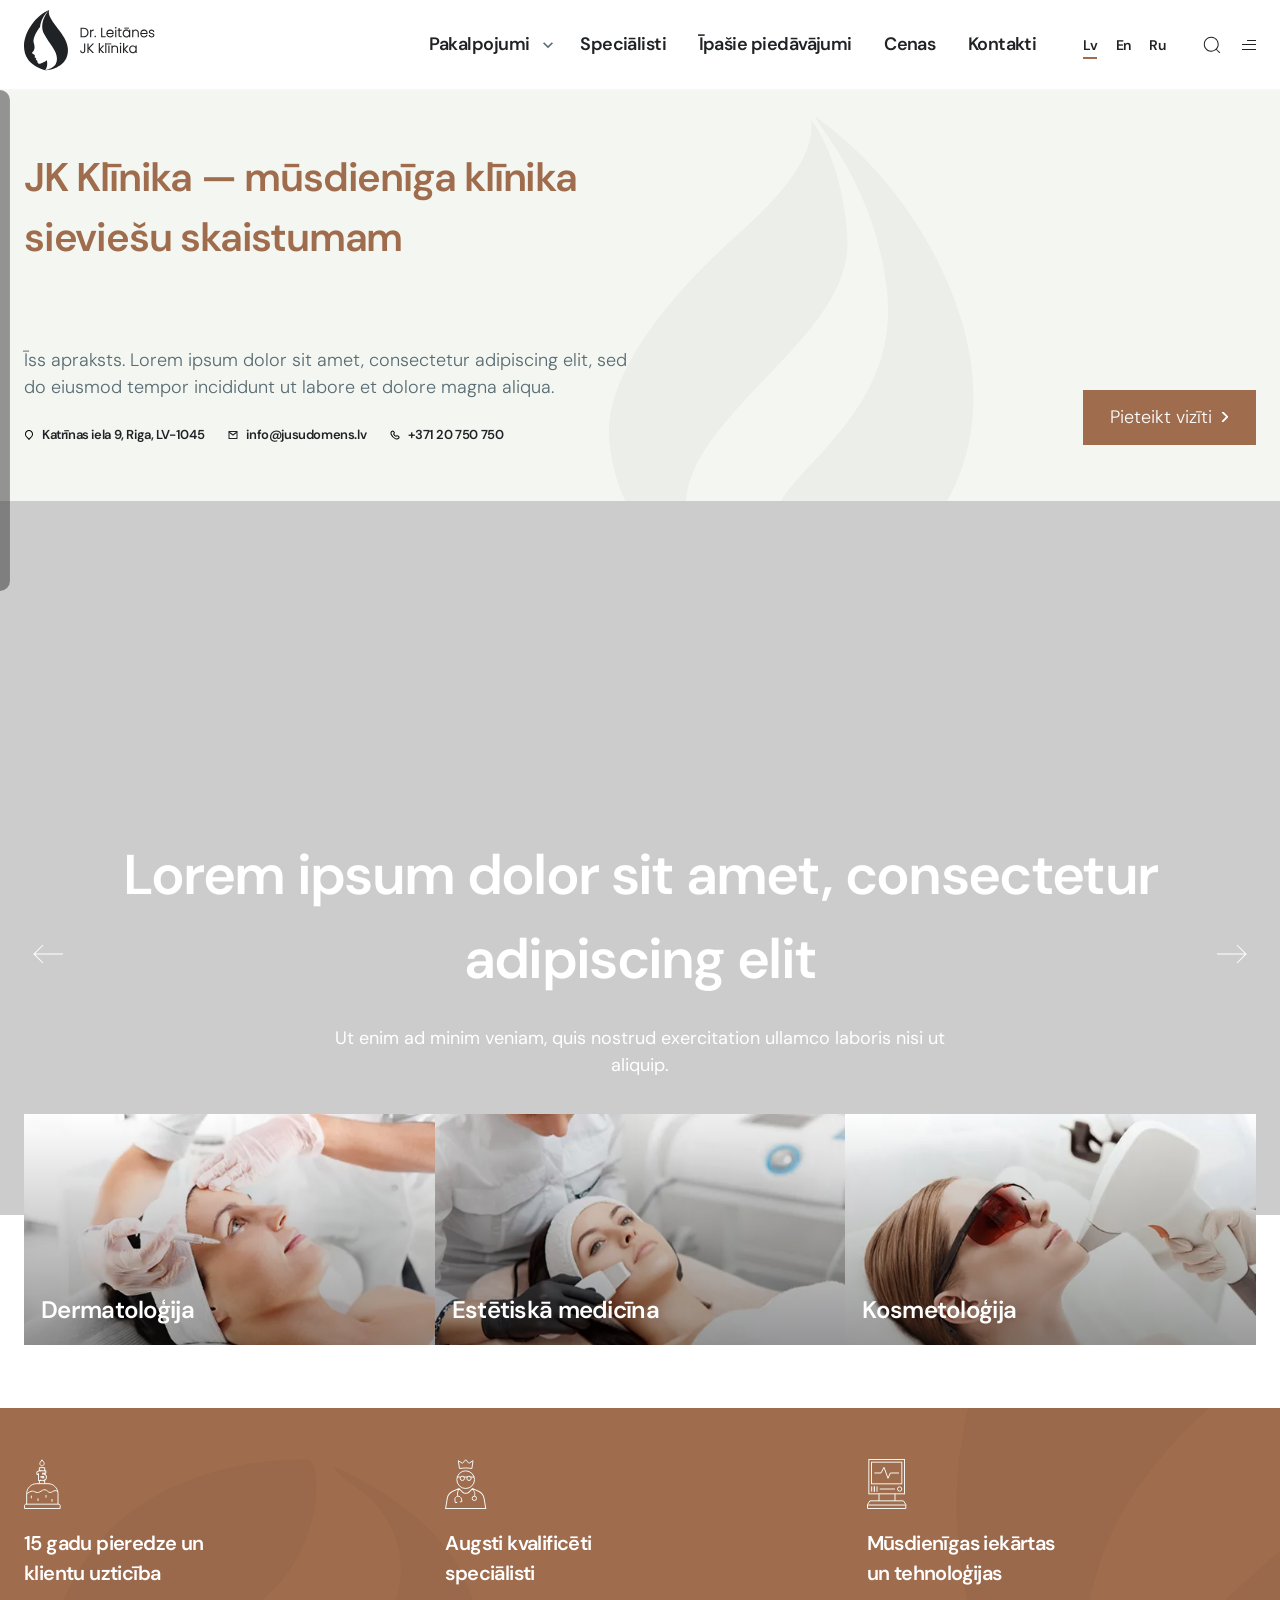
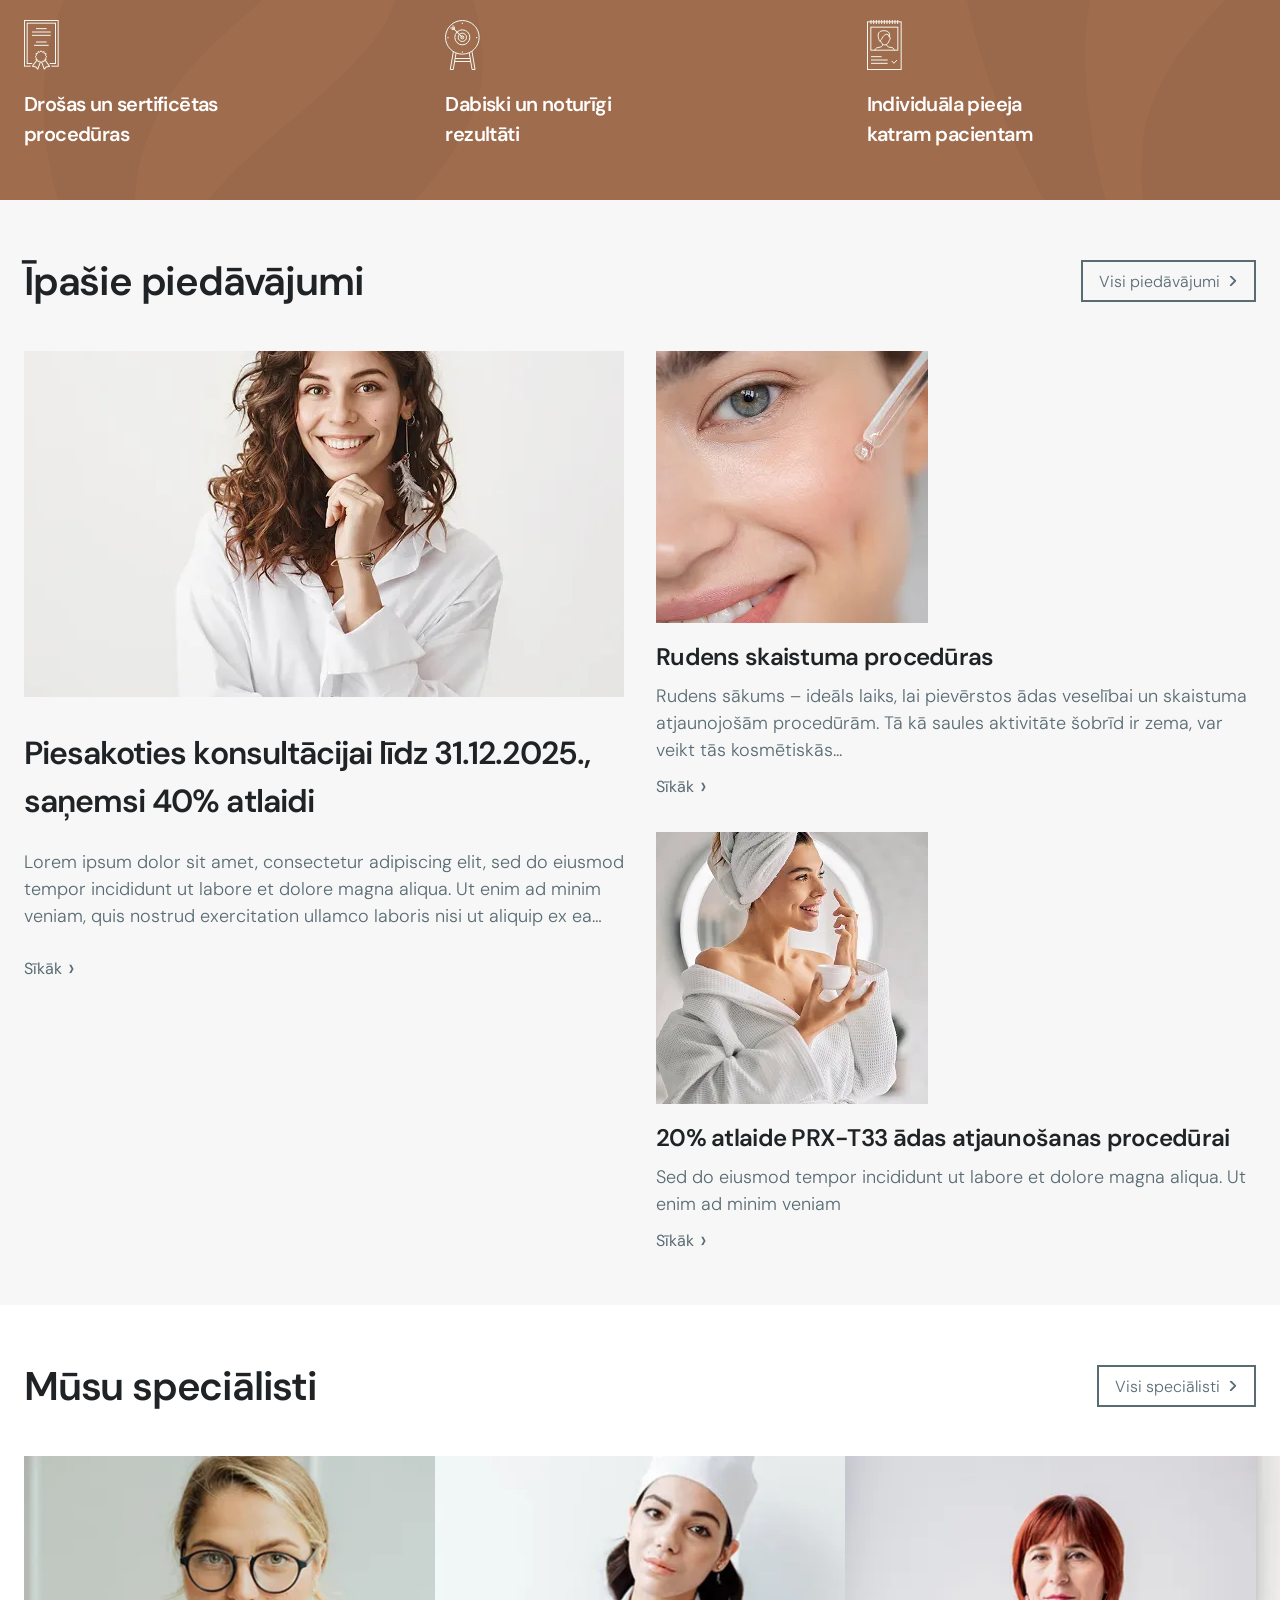
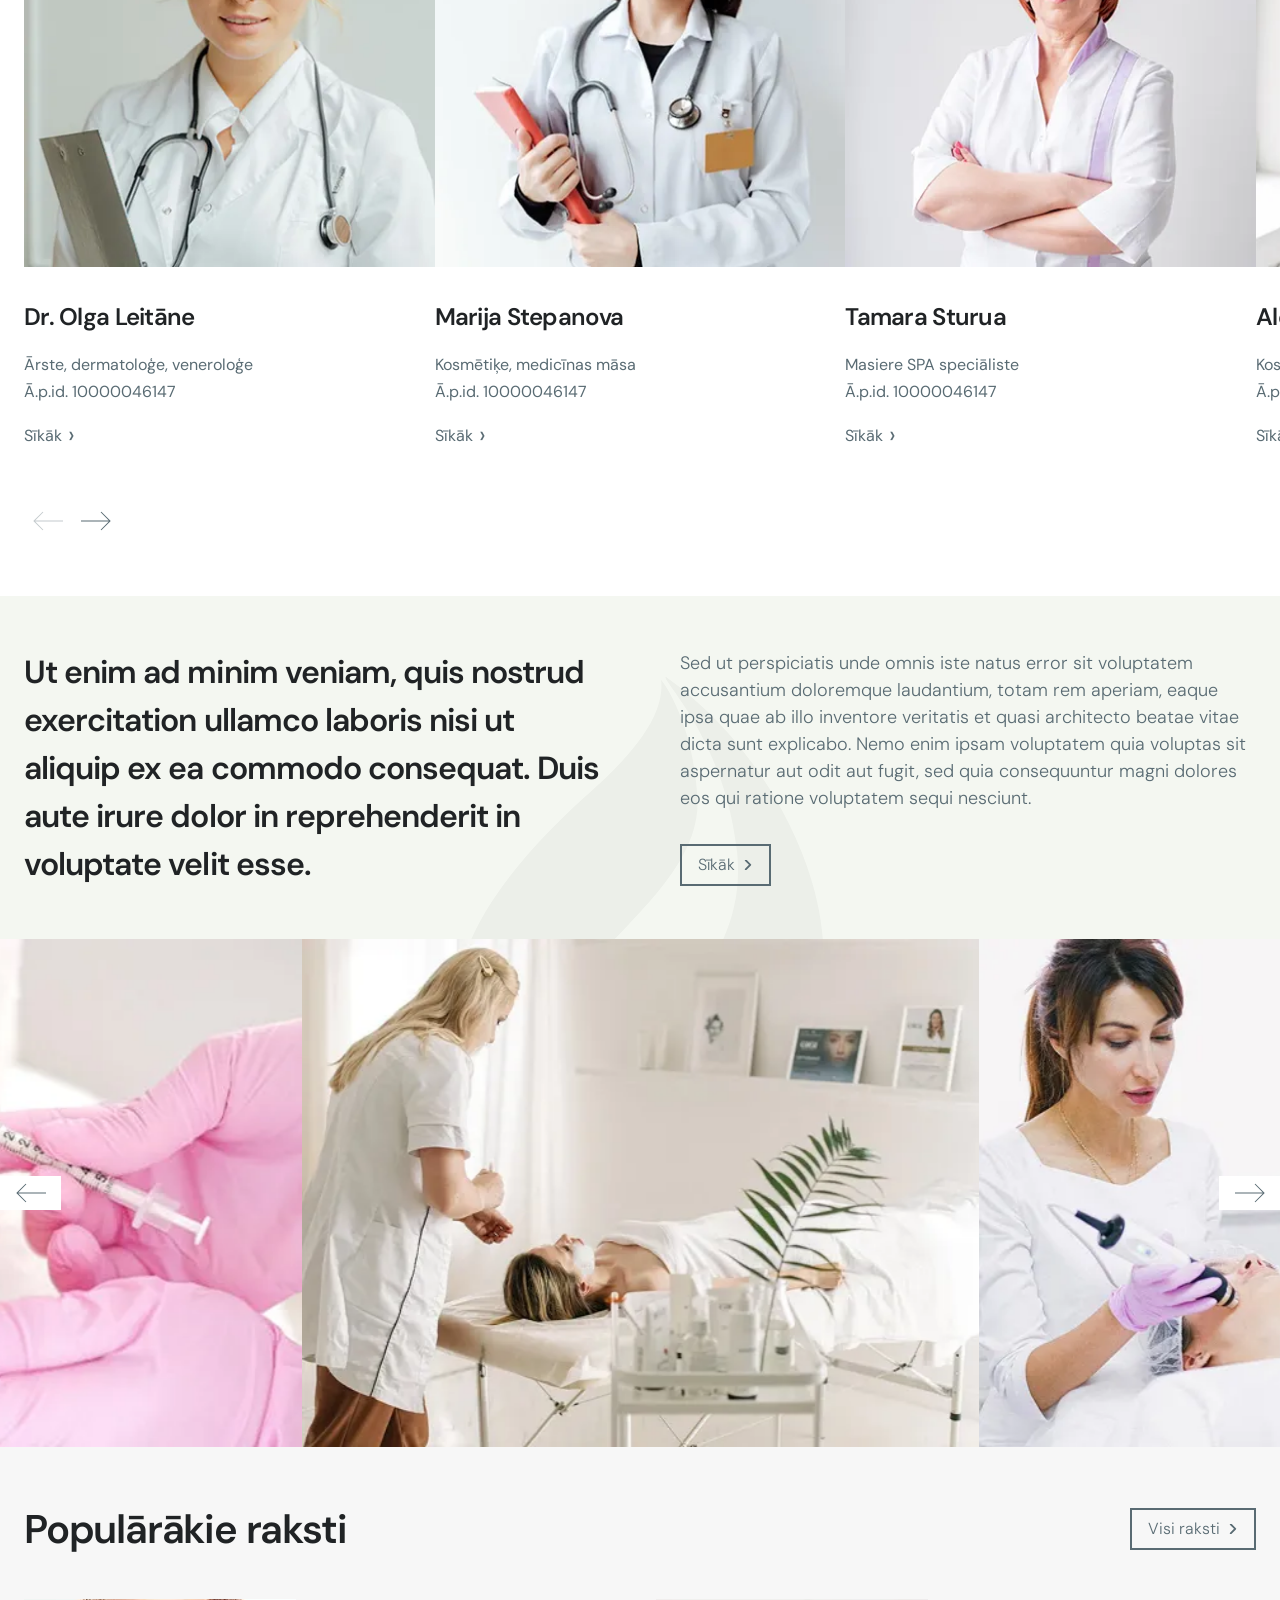
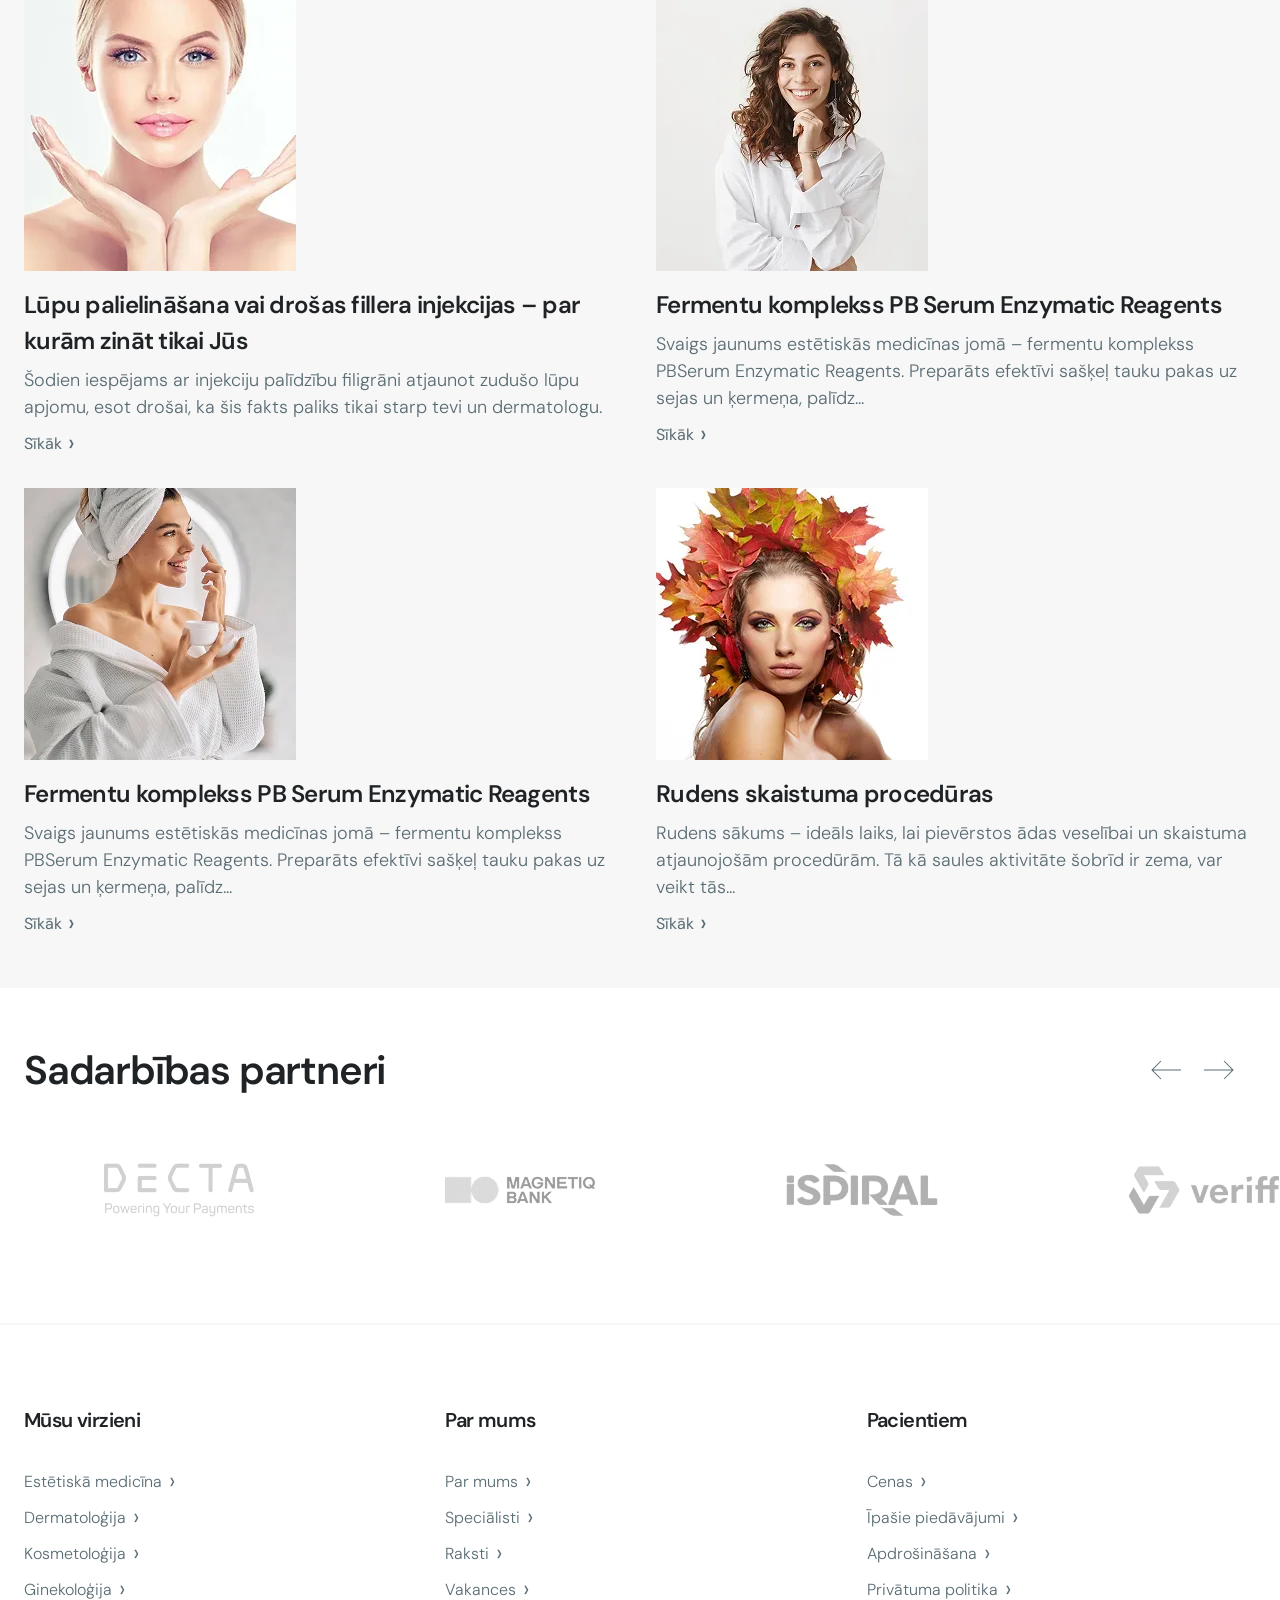
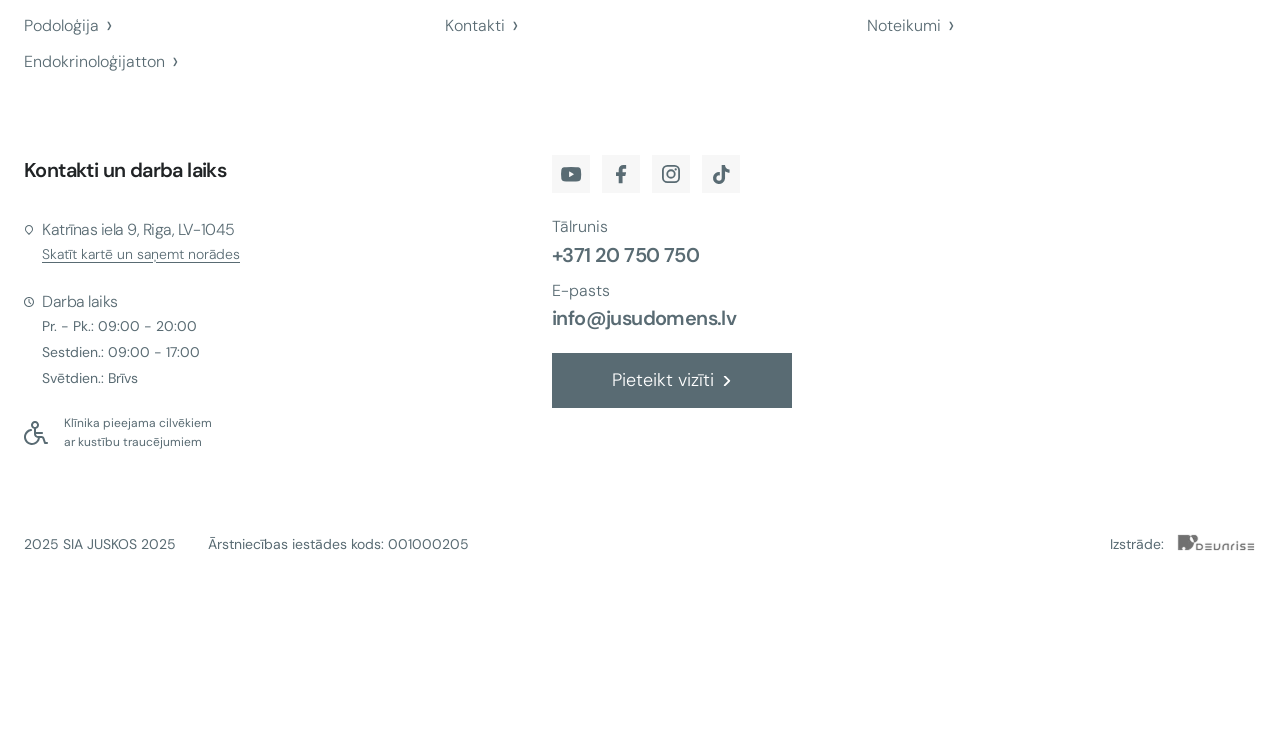
==== commit 618f211e: "Собрал основные страницы и компоненты сайта добавил главную, about, contacts, prices и внутренние ст" ====
--- a/index.html
+++ b/index.html
@@ -11,10 +11,19 @@
 		<link rel="preload" href="./assets/fonts/DMSans-Bold.woff2" as="font" type="font/woff2" crossorigin="anonymous">
 		<link rel="shortcut icon" href="./assets/img/favicon.ico">
 		<title>Home</title>
-		<script type="module" crossorigin="" src="./js/index.min.js?v=1775225622816"></script>
-		<link rel="modulepreload" crossorigin="" href="./js/app.min.js">
-		<link rel="stylesheet" crossorigin="" href="./css/app.min.css?v=1775225622816">
-		<link rel="stylesheet" crossorigin="" href="./css/index.min.css?v=1775225622816">
+		<script type="module" crossorigin="" src="./js/app.min.js?v=1776351960102"></script>
+		<script type="module" crossorigin="" src="./js/gallery.min.js?v=1776351960102"></script>
+		<script type="module" crossorigin="" src="./js/gallery.min2.js?v=1776351960102"></script>
+		<script type="module" crossorigin="" src="./js/dynamic.min.js?v=1776351960102"></script>
+		<link rel="stylesheet" crossorigin="" href="./css/app.min.css?v=1776351960102">
+		<link rel="stylesheet" crossorigin="" href="./css/gallery.min2.css?v=1776351960102">
+		<link rel="stylesheet" crossorigin="" href="./css/gallery.min.css?v=1776351960102">
+		<link rel="stylesheet" crossorigin="" href="./css/index.min.css?v=1776351960102">
+		<link rel="stylesheet" crossorigin="" href="./css/advantages.min.css?v=1776351960102">
+		<link rel="stylesheet" crossorigin="" href="./css/wdgblog.min.css?v=1776351960102">
+		<link rel="stylesheet" crossorigin="" href="./css/cspecialist.min.css?v=1776351960102">
+		<link rel="stylesheet" crossorigin="" href="./css/cservice.min.css?v=1776351960102">
+		<link rel="stylesheet" crossorigin="" href="./css/cpost.min.css?v=1776351960102">
 	</head>
 	<body>
 		<div class="wrapper">
@@ -31,7 +40,7 @@
 						<nav class="menu__body" aria-label="Main navigation">
 							<ul class="menu__list">
 								<li class="menu__item menu__item_has-services">
-									<a href="#" class="menu__services-toggle menu__link effect-bounce">
+									<a href="category-services.html" class="menu__services-toggle menu__link effect-bounce">
 										<span>Pakalpojumi</span>
 									</a>
 									<button type="button" class="menu__arrow" data-services-trigger="" aria-label="Open services submenu" aria-expanded="false" aria-controls="services-submenu">
@@ -41,16 +50,16 @@
 									</button>
 								</li>
 								<li class="menu__item">
-									<a href="#" class="menu__link effect-bounce">Speciālisti</a>
+									<a href="archive-specialists.html" class="menu__link effect-bounce">Speciālisti</a>
 								</li>
 								<li class="menu__item">
-									<a href="#" class="menu__link effect-bounce">Īpašie piedāvājumi</a>
+									<a href="archive-offers.html" class="menu__link effect-bounce">Īpašie piedāvājumi</a>
 								</li>
 								<li class="menu__item">
-									<a href="#" class="menu__link effect-bounce">Cenas</a>
+									<a href="prices.html" class="menu__link effect-bounce">Cenas</a>
 								</li>
 								<li class="menu__item">
-									<a href="#" class="menu__link effect-bounce">Kontakti</a>
+									<a href="contacts.html" class="menu__link effect-bounce">Kontakti</a>
 								</li>
 							</ul>
 						</nav>
@@ -84,133 +93,133 @@
 						<div class="services-submenu__grid">
 							<div class="services-submenu__column">
 								<h5 class="services-submenu__title">
-									<a href="#">Dermatoloģija</a>
+									<a href="category-services.html">Dermatoloģija</a>
 								</h5>
 								<ul class="services-submenu__list">
 									<li>
-										<a href="#">Veidojumu noņemšana</a>
-									</li>
-									<li>
-										<a href="#">Ādas slimību ārstēšana</a>
-									</li>
-									<li>
-										<a href="#">Ādas stāvokļa diagnostika</a>
+										<a href="single-services.html">Veidojumu noņemšana</a>
+									</li>
+									<li>
+										<a href="single-services.html">Ādas slimību ārstēšana</a>
+									</li>
+									<li>
+										<a href="single-services.html">Ādas stāvokļa diagnostika</a>
 									</li>
 								</ul>
 							</div>
 							<div class="services-submenu__column">
 								<h5 class="services-submenu__title">
-									<a href="#">Estētiskā medicīna</a>
+									<a href="category-services.html">Estētiskā medicīna</a>
 								</h5>
 								<ul class="services-submenu__list">
 									<li>
-										<a href="#">Filleru injekcijas</a>
-									</li>
-									<li>
-										<a href="#">Botulīna toksīna injekcijas</a>
-									</li>
-									<li>
-										<a href="#">Lāzerprocedūras</a>
-									</li>
-									<li>
-										<a href="#">Atjaunojošās un anti-age procedūras</a>
-									</li>
-									<li>
-										<a href="#">Podoloģija</a>
-									</li>
-									<li>
-										<a href="#">Aparātprocedūras</a>
+										<a href="single-services.html">Filleru injekcijas</a>
+									</li>
+									<li>
+										<a href="single-services.html">Botulīna toksīna injekcijas</a>
+									</li>
+									<li>
+										<a href="single-services.html">Lāzerprocedūras</a>
+									</li>
+									<li>
+										<a href="single-services.html">Atjaunojošās un anti-age procedūras</a>
+									</li>
+									<li>
+										<a href="single-services.html">Podoloģija</a>
+									</li>
+									<li>
+										<a href="single-services.html">Aparātprocedūras</a>
 									</li>
 								</ul>
 							</div>
 							<div class="services-submenu__column">
 								<h5 class="services-submenu__title">
-									<a href="#">Kosmetoloģija</a>
+									<a href="category-services.html">Kosmetoloģija</a>
 								</h5>
 								<ul class="services-submenu__list">
 									<li>
-										<a href="#">Sejas tīrīšana</a>
-									</li>
-									<li>
-										<a href="#">Pīlingi</a>
-									</li>
-									<li>
-										<a href="#">Lāzerepilācija</a>
-									</li>
-									<li>
-										<a href="#">Biorevitalizācija</a>
-									</li>
-									<li>
-										<a href="#">Sejas kopšana</a>
-									</li>
-									<li>
-										<a href="#">Ķermeņa procedūras</a>
-									</li>
-									<li>
-										<a href="#">IPL fotoatjaunošana</a>
+										<a href="single-services.html">Sejas tīrīšana</a>
+									</li>
+									<li>
+										<a href="single-services.html">Pīlingi</a>
+									</li>
+									<li>
+										<a href="single-services.html">Lāzerepilācija</a>
+									</li>
+									<li>
+										<a href="single-services.html">Biorevitalizācija</a>
+									</li>
+									<li>
+										<a href="single-services.html">Sejas kopšana</a>
+									</li>
+									<li>
+										<a href="single-services.html">Ķermeņa procedūras</a>
+									</li>
+									<li>
+										<a href="single-services.html">IPL fotoatjaunošana</a>
 									</li>
 								</ul>
 							</div>
 							<div class="services-submenu__column">
 								<h5 class="services-submenu__title">
-									<a href="#">Ginekoloģija</a>
+									<a href="category-services.html">Ginekoloģija</a>
 								</h5>
 								<ul class="services-submenu__list">
 									<li>
-										<a href="#">Ginekologa konsultācija</a>
-									</li>
-									<li>
-										<a href="#">Ginekoloģiskā 3D ultrasonogrāfija</a>
-									</li>
-									<li>
-										<a href="#">Krūšu dziedzeru USG izmeklēšana</a>
-									</li>
-									<li>
-										<a href="#">Grūtnieces uzraudzība</a>
-									</li>
-									<li>
-										<a href="#">Apakšsadaļa 5</a>
+										<a href="single-services.html">Ginekologa konsultācija</a>
+									</li>
+									<li>
+										<a href="single-services.html">Ginekoloģiskā 3D ultrasonogrāfija</a>
+									</li>
+									<li>
+										<a href="single-services.html">Krūšu dziedzeru USG izmeklēšana</a>
+									</li>
+									<li>
+										<a href="single-services.html">Grūtnieces uzraudzība</a>
+									</li>
+									<li>
+										<a href="single-services.html">Apakšsadaļa 5</a>
 									</li>
 								</ul>
 							</div>
 							<div class="services-submenu__column">
 								<h5 class="services-submenu__title">
-									<a href="#">Podoloģija</a>
+									<a href="category-services.html">Podoloģija</a>
 								</h5>
 								<ul class="services-submenu__list">
 									<li>
-										<a href="#">Apakšsadaļa 1</a>
-									</li>
-									<li>
-										<a href="#">Apakšsadaļa 2</a>
-									</li>
-									<li>
-										<a href="#">Apakšsadaļa 3</a>
+										<a href="single-services.html">Apakšsadaļa 1</a>
+									</li>
+									<li>
+										<a href="single-services.html">Apakšsadaļa 2</a>
+									</li>
+									<li>
+										<a href="single-services.html">Apakšsadaļa 3</a>
 									</li>
 								</ul>
 							</div>
 							<div class="services-submenu__column">
 								<h5 class="services-submenu__title">
-									<a href="#">Endokrinoloģija</a>
+									<a href="category-services.html">Endokrinoloģija</a>
 								</h5>
 								<ul class="services-submenu__list">
 									<li>
-										<a href="#">Vairogdziedzera USG</a>
-									</li>
-									<li>
-										<a href="#">Apakšsadaļa 2</a>
-									</li>
-									<li>
-										<a href="#">Apakšsadaļa 3</a>
-									</li>
-									<li>
-										<a href="#">Apakšsadaļa 4</a>
-									</li>
-									<li>
-										<a href="#">Apakšsadaļa 5</a>
-									</li>
-									<li>
-										<a href="#">Apakšsadaļa 6</a>
+										<a href="single-services.html">Vairogdziedzera USG</a>
+									</li>
+									<li>
+										<a href="single-services.html">Apakšsadaļa 2</a>
+									</li>
+									<li>
+										<a href="single-services.html">Apakšsadaļa 3</a>
+									</li>
+									<li>
+										<a href="single-services.html">Apakšsadaļa 4</a>
+									</li>
+									<li>
+										<a href="single-services.html">Apakšsadaļa 5</a>
+									</li>
+									<li>
+										<a href="single-services.html">Apakšsadaļa 6</a>
 									</li>
 								</ul>
 							</div>
@@ -265,19 +274,19 @@
 						<nav class="panel-header__nav" aria-label="Mobile navigation">
 							<ul class="panel-header__list">
 								<li class="panel-header__item">
-									<a href="#" class="panel-header__link effect-bounce">Pakalpojumi</a>
+									<a href="category-services.html" class="panel-header__link effect-bounce">Pakalpojumi</a>
 								</li>
 								<li class="panel-header__item">
-									<a href="#" class="panel-header__link effect-bounce">Par mums</a>
+									<a href="about.html" class="panel-header__link effect-bounce">Par mums</a>
 								</li>
 								<li class="panel-header__item">
-									<a href="#" class="panel-header__link effect-bounce">Īpašie piedāvājumi</a>
+									<a href="archive-offers.html" class="panel-header__link effect-bounce">Īpašie piedāvājumi</a>
 								</li>
 								<li class="panel-header__item">
-									<a href="#" class="panel-header__link effect-bounce">Informācija pacientiem</a>
+									<a href="archive-news.html" class="panel-header__link effect-bounce">Informācija pacientiem</a>
 								</li>
 								<li class="panel-header__item">
-									<a href="#" class="panel-header__link effect-bounce">Cenas</a>
+									<a href="prices.html" class="panel-header__link effect-bounce">Cenas</a>
 								</li>
 							</ul>
 						</nav>
@@ -318,7 +327,7 @@
 									<a href="mailto:info@jusudomens.lv" class="panel-header__value contact-list__value">info@jusudomens.lv</a>
 								</div>
 							</div>
-							<button type="button" class="panel-header__button btn btn_border-grey" data-fls-button="" aria-label="Book an appointment">
+							<button type="button" class="panel-header__button btn btn_border-grey" data-fls-button="" aria-label="Book an appointment" data-fls-popup-link="appointment">
 								<span>Pieteikt vizīti</span>
 								<svg class="icon icon_chevron" aria-hidden="true">
 									<use href="./assets/img/spritemap.svg#sprite-chevron"></use>
@@ -455,7 +464,7 @@
 								</div>
 							</div>
 							<div class="hero__links" aria-label="Services categories">
-								<a href="#" class="hero__link service-card">
+								<a href="category-services.html" class="service-card" data-fls-cservice="">
 									<span class="service-card__media">
 										<picture>
 											<img alt="Dermatoloģija" loading="lazy" src="./assets/img/hero/sevices1.webp">
@@ -469,7 +478,7 @@
 										</span>
 									</span>
 								</a>
-								<a href="#" class="hero__link service-card">
+								<a href="category-services.html" class="service-card" data-fls-cservice="">
 									<span class="service-card__media">
 										<picture>
 											<img alt="Estētiskā medicīna" loading="lazy" src="./assets/img/hero/sevices2.webp">
@@ -483,7 +492,7 @@
 										</span>
 									</span>
 								</a>
-								<a href="#" class="hero__link service-card">
+								<a href="category-services.html" class="service-card" data-fls-cservice="">
 									<span class="service-card__media">
 										<picture>
 											<img alt="Kosmetoloģija" loading="lazy" src="./assets/img/hero/sevices3.webp">
@@ -551,7 +560,7 @@
 					<div class="widget-offers__container">
 						<div class="widget-offers__head _heading">
 							<h2 id="wdgoffers-title" class="widget-offers__title">Īpašie piedāvājumi</h2>
-							<a href="archive-blog.html" class="widget-offers__button btn btn_small btn_border-grey" data-fls-button="" aria-label="View all offers" data-fls-dynamic=".widget-offers__container, 767.98">
+							<a href="archive-offers.html" class="widget-offers__button btn btn_small btn_border-grey" data-fls-button="" aria-label="View all offers" data-fls-dynamic=".widget-offers__container, 767.98">
 								<span>Visi piedāvājumi</span>
 								<svg class="icon icon_chevron" aria-hidden="true">
 									<use href="./assets/img/spritemap.svg#sprite-chevron"></use>
@@ -559,7 +568,7 @@
 							</a>
 						</div>
 						<div class="widget-offers__grid">
-							<article class="widget-offers__item post-card post-card_large">
+							<article class="widget-offers__item post-card post-card_large" data-fls-cpost="">
 								<a href="single-offers.html" class="post-card__image">
 									<img data-fls-lazy="./assets/img/blog/blog1-preview.webp" alt="Piesakoties konsultācijai līdz 31.12.2025., saņemsi 40% atlaidi">
 								</a>
@@ -575,7 +584,7 @@
 									<a href="single-offers.html" class="post-card__more link-more">Sīkāk</a>
 								</div>
 							</article>
-							<article class="widget-offers__item post-card post-card_horizontal">
+							<article class="widget-offers__item post-card post-card_horizontal" data-fls-cpost="">
 								<a href="single-offers.html" class="post-card__image">
 									<img data-fls-lazy="./assets/img/blog/blog2-preview.webp" alt="Rudens skaistuma procedūras">
 								</a>
@@ -591,7 +600,7 @@
 									<a href="single-offers.html" class="post-card__more link-more">Sīkāk</a>
 								</div>
 							</article>
-							<article class="widget-offers__item post-card post-card_horizontal">
+							<article class="widget-offers__item post-card post-card_horizontal" data-fls-cpost="">
 								<a href="single-offers.html" class="post-card__image">
 									<img data-fls-lazy="./assets/img/blog/blog3-preview.webp" alt="20% atlaide PRX-T33 ādas atjaunošanas procedūrai">
 								</a>
@@ -610,11 +619,11 @@
 						</div>
 					</div>
 				</section>
-				<section class="widget-specialists" data-fls-wdgspecialists="" aria-labelledby="wdgspecialists-title" style="background-color: #fff;">
+				<section id="widget-specialists" class="widget-specialists" data-fls-wdgspecialists="" aria-labelledby="wdgspecialists-title" style="background-color: #fff;">
 					<div class="widget-specialists__container">
 						<div class="widget-specialists__head _heading">
 							<h2 id="wdgspecialists-title" class="widget-specialists__title">Mūsu speciālisti</h2>
-							<a href="single-specialist.html" class="widget-specialists__button btn btn_small btn_border-grey" data-fls-button="" aria-label="View all specialists" data-fls-dynamic=".widget-specialists__navigation, 767.98">
+							<a href="archive-specialists.html" class="widget-specialists__button btn btn_small btn_border-grey" data-fls-button="" aria-label="View all specialists" data-fls-dynamic=".widget-specialists__navigation, 767.98">
 								<span>Visi speciālisti</span>
 								<svg class="icon icon_chevron" aria-hidden="true">
 									<use href="./assets/img/spritemap.svg#sprite-chevron"></use>
@@ -623,94 +632,94 @@
 						</div>
 						<div data-fls-slider="specialists" class="widget-specialists__slider swiper">
 							<div class="widget-specialists__wrapper swiper-wrapper">
-								<article class="widget-specialists__slide swiper-slide specialist-card">
-									<a href="single-specialist.html" class="specialist-card__image">
+								<article class="widget-specialists__slide swiper-slide specialist-card" data-fls-cspecialist="" data-specialist-category="all">
+									<a href="single-specialists.html" class="specialist-card__image">
 										<img data-fls-lazy="./assets/img/specialists/specialist1.webp" alt="Dr. Olga Leitāne">
 									</a>
 									<div class="specialist-card__content">
 										<h3 class="specialist-card__name">
-											<a href="single-specialist.html">Dr. Olga Leitāne</a>
+											<a href="single-specialists.html">Dr. Olga Leitāne</a>
 										</h3>
 										<div class="specialist-card__meta">
 											<p>Ārste, dermatoloģe, veneroloģe</p>
 											<p>Ā.p.id. 10000046147</p>
 										</div>
-										<a href="single-specialist.html" class="specialist-card__more link-more">Sīkāk</a>
+										<a href="single-specialists.html" class="specialist-card__more link-more">Sīkāk</a>
 									</div>
 								</article>
-								<article class="widget-specialists__slide swiper-slide specialist-card">
-									<a href="single-specialist.html" class="specialist-card__image">
+								<article class="widget-specialists__slide swiper-slide specialist-card" data-fls-cspecialist="" data-specialist-category="all">
+									<a href="single-specialists.html" class="specialist-card__image">
 										<img data-fls-lazy="./assets/img/specialists/specialist2.webp" alt="Marija Stepanova">
 									</a>
 									<div class="specialist-card__content">
 										<h3 class="specialist-card__name">
-											<a href="single-specialist.html">Marija Stepanova</a>
+											<a href="single-specialists.html">Marija Stepanova</a>
 										</h3>
 										<div class="specialist-card__meta">
 											<p>Kosmētiķe, medicīnas māsa</p>
 											<p>Ā.p.id. 10000046147</p>
 										</div>
-										<a href="single-specialist.html" class="specialist-card__more link-more">Sīkāk</a>
+										<a href="single-specialists.html" class="specialist-card__more link-more">Sīkāk</a>
 									</div>
 								</article>
-								<article class="widget-specialists__slide swiper-slide specialist-card">
-									<a href="single-specialist.html" class="specialist-card__image">
+								<article class="widget-specialists__slide swiper-slide specialist-card" data-fls-cspecialist="" data-specialist-category="all">
+									<a href="single-specialists.html" class="specialist-card__image">
 										<img data-fls-lazy="./assets/img/specialists/specialist3.webp" alt="Tamara Sturua">
 									</a>
 									<div class="specialist-card__content">
 										<h3 class="specialist-card__name">
-											<a href="single-specialist.html">Tamara Sturua</a>
+											<a href="single-specialists.html">Tamara Sturua</a>
 										</h3>
 										<div class="specialist-card__meta">
 											<p>Masiere SPA speciāliste</p>
 											<p>Ā.p.id. 10000046147</p>
 										</div>
-										<a href="single-specialist.html" class="specialist-card__more link-more">Sīkāk</a>
+										<a href="single-specialists.html" class="specialist-card__more link-more">Sīkāk</a>
 									</div>
 								</article>
-								<article class="widget-specialists__slide swiper-slide specialist-card">
-									<a href="single-specialist.html" class="specialist-card__image">
+								<article class="widget-specialists__slide swiper-slide specialist-card" data-fls-cspecialist="" data-specialist-category="all">
+									<a href="single-specialists.html" class="specialist-card__image">
 										<img data-fls-lazy="./assets/img/specialists/specialist4.webp" alt="Aleksandra Mamonova">
 									</a>
 									<div class="specialist-card__content">
 										<h3 class="specialist-card__name">
-											<a href="single-specialist.html">Aleksandra Mamonova</a>
+											<a href="single-specialists.html">Aleksandra Mamonova</a>
 										</h3>
 										<div class="specialist-card__meta">
 											<p>Kosmētiķe</p>
 											<p>Ā.p.id. 10000046147</p>
 										</div>
-										<a href="single-specialist.html" class="specialist-card__more link-more">Sīkāk</a>
+										<a href="single-specialists.html" class="specialist-card__more link-more">Sīkāk</a>
 									</div>
 								</article>
-								<article class="widget-specialists__slide swiper-slide specialist-card">
-									<a href="single-specialist.html" class="specialist-card__image">
+								<article class="widget-specialists__slide swiper-slide specialist-card" data-fls-cspecialist="" data-specialist-category="all">
+									<a href="single-specialists.html" class="specialist-card__image">
 										<img data-fls-lazy="./assets/img/specialists/specialist5.webp" alt="Svetlana Jurisova">
 									</a>
 									<div class="specialist-card__content">
 										<h3 class="specialist-card__name">
-											<a href="single-specialist.html">Svetlana Jurisova</a>
+											<a href="single-specialists.html">Svetlana Jurisova</a>
 										</h3>
 										<div class="specialist-card__meta">
 											<p>Masiere SPA speciāliste</p>
 											<p>Ā.p.id. 10000046147</p>
 										</div>
-										<a href="single-specialist.html" class="specialist-card__more link-more">Sīkāk</a>
+										<a href="single-specialists.html" class="specialist-card__more link-more">Sīkāk</a>
 									</div>
 								</article>
-								<article class="widget-specialists__slide swiper-slide specialist-card">
-									<a href="single-specialist.html" class="specialist-card__image">
+								<article class="widget-specialists__slide swiper-slide specialist-card" data-fls-cspecialist="" data-specialist-category="all">
+									<a href="single-specialists.html" class="specialist-card__image">
 										<img data-fls-lazy="./assets/img/specialists/specialist6.webp" alt="Specialist 6">
 									</a>
 									<div class="specialist-card__content">
 										<h3 class="specialist-card__name">
-											<a href="single-specialist.html">Specialist 6</a>
+											<a href="single-specialists.html">Specialist 6</a>
 										</h3>
 										<div class="specialist-card__meta">
 											<p>Speciālists</p>
 											<p>Ā.p.id. 10000046147</p>
 										</div>
-										<a href="single-specialist.html" class="specialist-card__more link-more">Sīkāk</a>
+										<a href="single-specialists.html" class="specialist-card__more link-more">Sīkāk</a>
 									</div>
 								</article>
 							</div>
@@ -753,7 +762,7 @@
 						</div>
 					</div>
 				</section>
-				<section class="widget-gallery" data-fls-wdggallery="" aria-labelledby="wdggallery-title">
+				<section id="widget-gallery" class="widget-gallery" data-fls-wdggallery="" aria-labelledby="wdggallery-title">
 					<div class="widget-gallery__container">
 						<div class="widget-gallery__head">
 							<h2 id="wdggallery-title" class="widget-gallery__title sr-only">Gallery</h2>
@@ -850,7 +859,7 @@
 					<div class="widget-blog__container">
 						<div class="widget-blog__head _heading">
 							<h2 id="wdgblog-title" class="widget-blog__title">Populārākie raksti</h2>
-							<a href="archive-blog.html" class="widget-blog__button btn btn_small btn_border-grey" data-fls-button="" aria-label="View all articles" data-fls-dynamic=".widget-blog__container, 767.98">
+							<a href="archive-news.html" class="widget-blog__button btn btn_small btn_border-grey" data-fls-button="" aria-label="View all articles" data-fls-dynamic=".widget-blog__container, 767.98">
 								<span>Visi raksti</span>
 								<svg class="icon icon_chevron" aria-hidden="true">
 									<use href="./assets/img/spritemap.svg#sprite-chevron"></use>
@@ -858,68 +867,68 @@
 							</a>
 						</div>
 						<div class="widget-blog__grid">
-							<article class="widget-blog__item post-card post-card_horizontal">
-								<a href="single-blog.html" class="post-card__image">
+							<article class="widget-blog__item post-card post-card_horizontal" data-fls-cpost="">
+								<a href="single-news.html" class="post-card__image">
 									<img data-fls-lazy="./assets/img/blog/blog4-preview.webp" alt="Lūpu palielināšana vai drošas fillera injekcijas – par kurām zināt tikai Jūs">
 								</a>
 								<div class="post-card__content">
 									<h3 class="post-card__title">
-										<a href="single-blog.html">Lūpu palielināšana vai drošas fillera injekcijas – par kurām zināt tikai Jūs</a>
+										<a href="single-news.html">Lūpu palielināšana vai drošas fillera injekcijas – par kurām zināt tikai Jūs</a>
 									</h3>
 									<div class="post-card__text">
 										<p>
 											Šodien iespējams ar injekciju palīdzību filigrāni atjaunot zudušo lūpu apjomu, esot drošai, ka šis fakts paliks tikai starp tevi un dermatologu.
 										</p>
 									</div>
-									<a href="single-blog.html" class="post-card__more link-more">Sīkāk</a>
+									<a href="single-news.html" class="post-card__more link-more">Sīkāk</a>
 								</div>
 							</article>
-							<article class="widget-blog__item post-card post-card_horizontal">
-								<a href="single-blog.html" class="post-card__image">
+							<article class="widget-blog__item post-card post-card_horizontal" data-fls-cpost="">
+								<a href="single-news.html" class="post-card__image">
 									<img data-fls-lazy="./assets/img/blog/blog5-preview.webp" alt="Fermentu komplekss PB Serum Enzymatic Reagents">
 								</a>
 								<div class="post-card__content">
 									<h3 class="post-card__title">
-										<a href="single-blog.html">Fermentu komplekss PB Serum Enzymatic Reagents</a>
+										<a href="single-news.html">Fermentu komplekss PB Serum Enzymatic Reagents</a>
 									</h3>
 									<div class="post-card__text">
 										<p>
 											Svaigs jaunums estētiskās medicīnas jomā – fermentu komplekss PBSerum Enzymatic Reagents. Preparāts efektīvi sašķeļ tauku pakas uz sejas un ķermeņa, palīdz...
 										</p>
 									</div>
-									<a href="single-blog.html" class="post-card__more link-more">Sīkāk</a>
+									<a href="single-news.html" class="post-card__more link-more">Sīkāk</a>
 								</div>
 							</article>
-							<article class="widget-blog__item post-card post-card_horizontal">
-								<a href="single-blog.html" class="post-card__image">
+							<article class="widget-blog__item post-card post-card_horizontal" data-fls-cpost="">
+								<a href="single-news.html" class="post-card__image">
 									<img data-fls-lazy="./assets/img/blog/blog6-preview.webp" alt="Fermentu komplekss PB Serum Enzymatic Reagents">
 								</a>
 								<div class="post-card__content">
 									<h3 class="post-card__title">
-										<a href="single-blog.html">Fermentu komplekss PB Serum Enzymatic Reagents</a>
+										<a href="single-news.html">Fermentu komplekss PB Serum Enzymatic Reagents</a>
 									</h3>
 									<div class="post-card__text">
 										<p>
 											Svaigs jaunums estētiskās medicīnas jomā – fermentu komplekss PBSerum Enzymatic Reagents. Preparāts efektīvi sašķeļ tauku pakas uz sejas un ķermeņa, palīdz...
 										</p>
 									</div>
-									<a href="single-blog.html" class="post-card__more link-more">Sīkāk</a>
+									<a href="single-news.html" class="post-card__more link-more">Sīkāk</a>
 								</div>
 							</article>
-							<article class="widget-blog__item post-card post-card_horizontal">
-								<a href="single-blog.html" class="post-card__image">
+							<article class="widget-blog__item post-card post-card_horizontal" data-fls-cpost="">
+								<a href="single-news.html" class="post-card__image">
 									<img data-fls-lazy="./assets/img/blog/blog7-preview.webp" alt="Rudens skaistuma procedūras">
 								</a>
 								<div class="post-card__content">
 									<h3 class="post-card__title">
-										<a href="single-blog.html">Rudens skaistuma procedūras</a>
+										<a href="single-news.html">Rudens skaistuma procedūras</a>
 									</h3>
 									<div class="post-card__text">
 										<p>
 											Rudens sākums – ideāls laiks, lai pievērstos ādas veselībai un skaistuma atjaunojošām procedūrām. Tā kā saules aktivitāte šobrīd ir zema, var veikt tās...
 										</p>
 									</div>
-									<a href="single-blog.html" class="post-card__more link-more">Sīkāk</a>
+									<a href="single-news.html" class="post-card__more link-more">Sīkāk</a>
 								</div>
 							</article>
 						</div>
@@ -1044,7 +1053,7 @@
 										<a href="#">Apdrošināšana</a>
 									</li>
 									<li>
-										<a href="#">Privātuma politika</a>
+										<a href="privacy-policy.html">Privātuma politika</a>
 									</li>
 									<li>
 										<a href="#">Noteikumi</a>
@@ -1131,7 +1140,7 @@
 										<a href="mailto:info@jusudomens.lv" class="footer__value contact-list__value">info@jusudomens.lv</a>
 									</div>
 								</div>
-								<button type="button" class="footer__button btn btn_fill-grey" data-fls-button="" aria-label="Book an appointment">
+								<button type="button" class="footer__button btn btn_fill-grey" data-fls-button="" data-fls-popup-link="appointment" aria-label="Book an appointment">
 									<span>Pieteikt vizīti</span>
 									<svg class="icon icon_chevron" aria-hidden="true">
 										<use href="./assets/img/spritemap.svg#sprite-chevron"></use>
@@ -1153,9 +1162,156 @@
 				</div>
 			</footer>
 		</div>
+		<div class="above" data-fls-above="" data-fls-lp="">
+			<button type="button" class="above__button" aria-label="Scroll to top">
+				<svg class="above__icon icon" aria-hidden="true">
+					<use href="./assets/img/spritemap.svg#sprite-up"></use>
+				</svg>
+			</button>
+		</div>
+		<div data-fls-popup="appointment" aria-hidden="true" aria-labelledby="appointment-popup-title" class="popup popup_appointment">
+			<div data-fls-popup-wrapper="" class="popup__wrapper">
+				<div data-fls-popup-body="" class="popup__body">
+					<button data-fls-popup-close="" type="button" class="popup__close" aria-label="Aizvērt modālo logu"></button>
+					<div data-fls-popup-content="" class="popup__content appointment-popup">
+						<div class="appointment-popup__header">
+							<h2 id="appointment-popup-title" class="appointment-popup__title">
+								Pieteikt vizīti
+								<span>vai</span>
+								<a href="#">Sākt online čatu</a>
+							</h2>
+						</div>
+						<form action="#" method="post" class="appointment-popup__form">
+							<fieldset class="appointment-popup__section">
+								<legend class="appointment-popup__legend">Pacienta dati (obligāti lauki)</legend>
+								<div class="appointment-popup__grid">
+									<label class="appointment-popup__field">
+										<span class="sr-only">Jūsu vārds</span>
+										<input autocomplete="given-name" type="text" name="name" placeholder="Jūsu vārds" class="input" required>
+									</label>
+									<label class="appointment-popup__field">
+										<span class="sr-only">Jūsu uzvārds</span>
+										<input autocomplete="family-name" type="text" name="surname" placeholder="Jūsu uzvārds" class="input" required>
+									</label>
+									<label class="appointment-popup__field input input_phone">
+										<span class="sr-only">Tālruņa numurs</span>
+										<input data-fls-input-phone="" data-fls-input-phone-country="lv" autocomplete="tel" type="tel" name="phone" placeholder="Tālruņa numurs" required>
+									</label>
+									<label class="appointment-popup__field">
+										<span class="sr-only">Email</span>
+										<input autocomplete="email" type="email" name="email" placeholder="Email" class="input" required>
+									</label>
+								</div>
+							</fieldset>
+							<fieldset class="appointment-popup__section">
+								<legend class="appointment-popup__legend">Izvēlēties pakalpojumu un speciālistu</legend>
+								<div class="appointment-popup__grid">
+									<label class="appointment-popup__field">
+										<span class="sr-only">Norādiet pakalpojumu</span>
+										<select data-fls-select="" name="service" required>
+											<option value="" selected>Norādiet pakalpojumu</option>
+											<option value="dermatologija">Dermatoloģija</option>
+											<option value="estetiska-medicina">Estētiskā medicīna</option>
+											<option value="kosmetologija">Kosmetoloģija</option>
+											<option value="podologija">Podoloģija</option>
+										</select>
+									</label>
+									<label class="appointment-popup__field">
+										<span class="sr-only">Izvēlieties speciālistu</span>
+										<select data-fls-select="" name="specialist">
+											<option value="" selected>Izvēlieties speciālistu</option>
+											<option value="olga-leitane">Dr. Olga Leitāne</option>
+											<option value="marija-stepanova">Marija Stepanova</option>
+											<option value="tamara-sturua">Tamara Sturua</option>
+											<option value="aleksandra-mamonova">Aleksandra Mamonova</option>
+										</select>
+									</label>
+								</div>
+							</fieldset>
+							<fieldset class="appointment-popup__section">
+								<legend class="appointment-popup__legend">Vēlamais datums un laiks</legend>
+								<div class="appointment-popup__grid">
+									<label class="appointment-popup__field appointment-popup__date">
+										<span class="sr-only">Datums</span>
+										<input data-fls-datepicker="" autocomplete="off" type="text" name="date" placeholder="Datums" class="input">
+										<svg class="appointment-popup__date-icon icon" aria-hidden="true">
+											<use href="./assets/img/spritemap.svg#sprite-calendar"></use>
+										</svg>
+									</label>
+									<label class="appointment-popup__field">
+										<span class="sr-only">Laiks</span>
+										<select data-fls-select="" name="time">
+											<option value="" selected>Laiks</option>
+											<option value="09:00">09:00</option>
+											<option value="12:00">12:00</option>
+											<option value="15:00">15:00</option>
+											<option value="18:00">18:00</option>
+										</select>
+									</label>
+								</div>
+							</fieldset>
+							<div class="appointment-popup__section">
+								<label class="appointment-popup__field">
+									<span class="appointment-popup__legend">Komentārs</span>
+									<textarea name="comment" placeholder="Jūsu komentārs" class="input appointment-popup__textarea"></textarea>
+								</label>
+							</div>
+							<label data-fls-checkbox="" class="appointment-popup__agreement checkbox">
+								<input class="checkbox__input" type="checkbox" value="1" name="agreement" required>
+								<span class="checkbox__text">
+									Piekrītu
+									<a href="#">lietošanas noteikumiem</a>
+									un
+									<a href="privacy-policy.html">privātuma politikai</a>
+								</span>
+							</label>
+							<button type="submit" class="appointment-popup__submit btn btn_fill-grey">
+								Nosūtīt
+								<svg class="icon icon_chevron" aria-hidden="true">
+									<use xlink:href="./assets/img/spritemap.svg#sprite-chevron"></use>
+								</svg>
+							</button>
+						</form>
+					</div>
+				</div>
+			</div>
+		</div>
 		<ul id="fls-dev-panel">
 			<li>
+				<a href="single-specialists.html">single-specialists</a>
+			</li>
+			<li>
+				<a href="single-services.html">single-services</a>
+			</li>
+			<li>
+				<a href="single-offers.html">single-offers</a>
+			</li>
+			<li>
+				<a href="single-news.html">single-news</a>
+			</li>
+			<li>
+				<a href="privacy-policy.html">privacy-policy</a>
+			</li>
+			<li>
+				<a href="prices.html">prices</a>
+			</li>
+			<li>
 				<a href="index.html">index</a>
+			</li>
+			<li>
+				<a href="contacts.html">contacts</a>
+			</li>
+			<li>
+				<a href="category-services.html">category-services</a>
+			</li>
+			<li>
+				<a href="archive-specialists.html">archive-specialists</a>
+			</li>
+			<li>
+				<a href="archive-offers.html">archive-offers</a>
+			</li>
+			<li>
+				<a href="archive-news.html">archive-news</a>
 			</li>
 			<li>
 				<a href="about.html">about</a>
--- a/css/app.min.css
+++ b/css/app.min.css
@@ -1 +1 @@
-@charset "UTF-8";*{border:0;margin:0;padding:0}*,:after,:before{box-sizing:border-box}:after,:before{display:inline-block}body,html{height:100%}body{line-height:1;scrollbar-gutter:stable;-ms-text-size-adjust:100%;-moz-text-size-adjust:100%;-webkit-text-size-adjust:100%;-webkit-font-smoothing:antialiased;-moz-osx-font-smoothing:grayscale}button,input,textarea{background-color:transparent;color:inherit;font-family:inherit;font-size:inherit;line-height:inherit}input,textarea{width:100%}label{display:inline-block}button,option,select{cursor:pointer}a{color:inherit;display:inline-block;text-decoration:none}ul li{list-style:none}img{height:auto;max-width:100%;vertical-align:middle}h1,h2,h3,h4,h5,h6{font-size:inherit;font-weight:inherit}@font-face{font-display:swap;font-family:DMSans;font-style:normal;font-weight:600;src:url(../assets/fonts/DMSans-SemiBold.woff2) format("woff2")}@font-face{font-display:swap;font-family:DMSans;font-style:normal;font-weight:400;src:url(../assets/fonts/DMSans-Regular.woff2) format("woff2")}@font-face{font-display:swap;font-family:DMSans;font-style:normal;font-weight:500;src:url(../assets/fonts/DMSans-Medium.woff2) format("woff2")}@font-face{font-display:swap;font-family:DMSans;font-style:normal;font-weight:300;src:url(../assets/fonts/DMSans-Light.woff2) format("woff2")}@font-face{font-display:swap;font-family:DMSans;font-style:normal;font-weight:700;src:url(../assets/fonts/DMSans-Bold.woff2) format("woff2")}body{color:#202325;font-family:DMSans,sans-serif;line-height:150%;min-width:22.5rem}[data-fls-scrolllock] body{overflow:hidden;overscroll-behavior:none;touch-action:none}.wrapper{display:flex;flex-direction:column;min-height:100%;overflow:clip}.wrapper>main{flex:1 1 auto}.wrapper>*{min-width:0}[class*=__container]{margin:0 auto;max-width:103rem;padding-left:1.5rem;padding-right:1.5rem}h1{letter-spacing:-.03em;line-height:150%}h1,h2{font-weight:600}h2{letter-spacing:-.03em;line-height:150%}h3{letter-spacing:-.03em;line-height:150%}h3,h4{font-weight:600}h4{letter-spacing:-.03em;line-height:150%}h5{font-weight:600;letter-spacing:-.03em;line-height:150%}._heading{align-items:center;display:flex;gap:1rem;justify-content:space-between}.icon,img,video{display:block}.icon{flex:0 0 1.5rem;height:1.5rem;width:1.5rem}[class*=link-]{position:relative;white-space:nowrap}[class*=link-]:before{border-bottom:.0625rem solid;bottom:0;content:"";display:block;left:0;opacity:0;position:absolute;transition:all .3s ease 0s;width:0}.link-underline:before{opacity:1;width:100%}.effect-bounce{display:inline-block;overflow:hidden;padding-bottom:.25rem;position:relative}.effect-bounce:before{background-color:#9f6c4d;bottom:.3125rem;content:"";height:.125rem;left:0;opacity:0;pointer-events:none;position:absolute;transform:translateY(calc(100% + .125rem));transition:opacity .18s linear,transform .18s linear;width:100%}.effect-bounce._active:before{animation:none;opacity:1;transform:translateY(0)}@keyframes link-bounce-line{0%{opacity:1;transform:translateY(calc(100% + .125rem))}48%{transform:translateY(-.4375rem)}68%{transform:translateY(.1875rem)}84%{transform:translateY(-.125rem)}to{opacity:1;transform:translateY(0)}}._content>*{margin-bottom:1rem;margin-top:1rem}._content :first-child{margin-top:0}._content :last-child{margin-bottom:0}.sr-only{height:.0625rem;margin:-.0625rem;overflow:hidden;padding:0;position:absolute;width:.0625rem;clip:rect(0,0,0,0);border:0;white-space:nowrap}.widget-specialists__slider{overflow:initial!important}.widget-specialists__slide{height:auto}.widget-specialists__navigation{align-items:center;display:flex}.specialist-card{align-content:flex-start;display:grid!important;row-gap:2rem}.specialist-card__image{aspect-ratio:1;display:block;overflow:hidden;position:relative}.specialist-card__image img{height:100%;object-fit:contain;object-position:top;position:absolute;transition:transform .5s ease 0s;width:100%}.specialist-card__content{align-content:start;display:grid;row-gap:1rem}.specialist-card__meta{color:#596b73}.specialist-card__more{align-self:start;font-size:1rem}.widget-partners__navigation{align-items:center;display:flex;gap:.3125rem}.widget-partners__slide{height:auto}.partner-logo{align-items:center;display:flex;justify-content:center}.partner-logo img{height:auto;max-width:100%}.advantages{background-color:#9f6c4d;color:#fff;overflow:hidden;position:relative}.advantages .advantages__ornaments span,.advantages .advantages__ornaments:after,.advantages .advantages__ornaments:before{background:url(../assets/img/advantages/adv-bg1.svg) no-repeat;background-size:contain;content:"";display:block;pointer-events:none;position:absolute}.advantages .advantages__ornaments:before{background-position:top;height:35.5rem;left:-2.8125%;width:35.125rem}.advantages .advantages__ornaments span{height:50.1875rem;left:65.91796875%;top:-15.625rem;width:49.6875rem}.advantages__items{display:grid;grid-template-columns:repeat(3,1fr);position:relative;z-index:2}.advantage-item{align-content:flex-start;display:grid}.advantage-item__title{max-width:12.5rem}.spollers{display:grid;gap:.9375rem}.spollers__title{cursor:default;list-style:none;padding-right:1.5rem;position:relative;text-align:left;width:100%}.spollers__title::-webkit-details-marker,.spollers__title::marker{display:none}.--spoller-init .spollers__title{cursor:pointer}.--spoller-init .spollers__title:after,.--spoller-init .spollers__title:before{background-color:#000;content:"";height:.125rem;position:absolute;right:0;top:50%;transition:transform .5s ease 0s;width:.625rem}.--spoller-init .spollers__title:before{transform:translate(-75%,-50%) rotate(40deg)}.--spoller-init .spollers__title:after{transform:translateY(-50%) rotate(-40deg)}.--spoller-init .spollers__title.--spoller-active:before{transform:translateX(-75%) rotate(-40deg)}.--spoller-init .spollers__title.--spoller-active:after{transform:rotate(40deg)}.swiper-initialized{touch-action:pan-y}.swiper-vertical .swiper-wrapper{flex-direction:column}.swiper-initialized .swiper-slide{flex-shrink:0}.swiper-android .swiper-slide,.swiper-android .swiper-wrapper{transform:translateZ(0)}.swiper-button-lock{display:none!important}.slider-arrow{align-items:center;color:#596b73;display:inline-flex;flex:0 0 3rem;height:3rem;justify-content:center;transition:color .3s ease 0s,translate .3s ease 0s,opacity .3s ease 0s;width:3rem}.slider-arrow .icon{fill:currentColor;flex:0 0 2.125rem;height:1.5rem;width:2.125rem}.slider-arrow_prev .icon{rotate:180deg}.slider-arrow.swiper-button-disabled{opacity:.35;pointer-events:none}:root{--swiper-theme-color:#007aff}:host{display:block;margin-left:auto;margin-right:auto;position:relative;z-index:1}.swiper{display:block;list-style:none;margin-left:auto;margin-right:auto;overflow:hidden;padding:0;position:relative;z-index:1}.swiper-vertical>.swiper-wrapper{flex-direction:column}.swiper-wrapper{box-sizing:content-box;display:flex;height:100%;position:relative;transition-property:transform;transition-timing-function:var(--swiper-wrapper-transition-timing-function,initial);width:100%;z-index:1}.swiper-android .swiper-slide,.swiper-ios .swiper-slide,.swiper-wrapper{transform:translateZ(0)}.swiper-horizontal{touch-action:pan-y}.swiper-vertical{touch-action:pan-x}.swiper-slide{display:block;flex-shrink:0;height:100%;position:relative;transition-property:transform;width:100%}.swiper-slide-invisible-blank{visibility:hidden}.swiper-autoheight,.swiper-autoheight .swiper-slide{height:auto}.swiper-autoheight .swiper-wrapper{align-items:flex-start;transition-property:transform,height}.swiper-backface-hidden .swiper-slide{backface-visibility:hidden;transform:translateZ(0)}.swiper-3d.swiper-css-mode .swiper-wrapper{perspective:75rem}.swiper-3d .swiper-wrapper{transform-style:preserve-3d}.swiper-3d{perspective:75rem;.swiper-cube-shadow,.swiper-slide{transform-style:preserve-3d}}.swiper-css-mode{>.swiper-wrapper{overflow:auto;scrollbar-width:none;-ms-overflow-style:none;&::-webkit-scrollbar{display:none}}>.swiper-wrapper>.swiper-slide{scroll-snap-align:start start}&.swiper-horizontal{>.swiper-wrapper{scroll-snap-type:x mandatory}>.swiper-wrapper>.swiper-slide:first-child{margin-inline-start:var(--swiper-slides-offset-before);scroll-margin-inline-start:var(--swiper-slides-offset-before)}>.swiper-wrapper>.swiper-slide:last-child{margin-inline-end:var(--swiper-slides-offset-after)}}&.swiper-vertical{>.swiper-wrapper{scroll-snap-type:y mandatory}>.swiper-wrapper>.swiper-slide:first-child{margin-block-start:var(--swiper-slides-offset-before);scroll-margin-block-start:var(--swiper-slides-offset-before)}>.swiper-wrapper>.swiper-slide:last-child{margin-block-end:var(--swiper-slides-offset-after)}}&.swiper-free-mode{>.swiper-wrapper{scroll-snap-type:none}>.swiper-wrapper>.swiper-slide{scroll-snap-align:none}}&.swiper-centered{>.swiper-wrapper:before{content:"";flex-shrink:0;order:9999}>.swiper-wrapper>.swiper-slide{scroll-snap-align:center center;scroll-snap-stop:always}}&.swiper-centered.swiper-horizontal{>.swiper-wrapper>.swiper-slide:first-child{margin-inline-start:var(--swiper-centered-offset-before)}>.swiper-wrapper:before{height:100%;min-height:.0625rem;width:var(--swiper-centered-offset-after)}}&.swiper-centered.swiper-vertical{>.swiper-wrapper>.swiper-slide:first-child{margin-block-start:var(--swiper-centered-offset-before)}>.swiper-wrapper:before{height:var(--swiper-centered-offset-after);min-width:.0625rem;width:100%}}}.swiper-3d{.swiper-slide-shadow,.swiper-slide-shadow-bottom,.swiper-slide-shadow-left,.swiper-slide-shadow-right,.swiper-slide-shadow-top{height:100%;left:0;pointer-events:none;position:absolute;top:0;width:100%;z-index:10}.swiper-slide-shadow{background:rgba(0,0,0,.15)}.swiper-slide-shadow-left{background-image:linear-gradient(270deg,rgba(0,0,0,.5),transparent)}.swiper-slide-shadow-right{background-image:linear-gradient(90deg,rgba(0,0,0,.5),transparent)}.swiper-slide-shadow-top{background-image:linear-gradient(0deg,rgba(0,0,0,.5),transparent)}.swiper-slide-shadow-bottom{background-image:linear-gradient(180deg,rgba(0,0,0,.5),transparent)}}.swiper-lazy-preloader{border:.25rem solid var(--swiper-preloader-color,var(--swiper-theme-color));border-radius:50%;border-top:.25rem solid transparent;box-sizing:border-box;height:2.625rem;left:50%;margin-left:-1.3125rem;margin-top:-1.3125rem;position:absolute;top:50%;transform-origin:50%;width:2.625rem;z-index:10}.swiper-watch-progress .swiper-slide-visible,.swiper:not(.swiper-watch-progress){.swiper-lazy-preloader{animation:swiper-preloader-spin 1s linear infinite}}.swiper-lazy-preloader-white{--swiper-preloader-color:#fff}.swiper-lazy-preloader-black{--swiper-preloader-color:#000}@keyframes swiper-preloader-spin{0%{transform:rotate(0deg)}to{transform:rotate(1turn)}}.swiper-grid>.swiper-wrapper{flex-wrap:wrap}.swiper-grid-column>.swiper-wrapper{flex-direction:column;flex-wrap:wrap}.languages{margin-inline:-.3125rem}.languages,.languages__item{align-items:center;display:flex}.languages__link{font-size:.875rem;font-weight:600;letter-spacing:-.03em;line-height:1;padding-block:.75rem;padding-inline:.3125rem}.languages__link:before{left:.3125rem;width:calc(100% - .625rem)}.header{background-color:#fff;border-bottom:.125rem solid #f7f7f7;isolation:isolate;min-height:5.625rem;padding-block:.625rem;position:sticky;top:0;z-index:160}.header:before{background-color:#fff;content:"";display:block;height:100%;inset:0;pointer-events:none;position:absolute;width:100%;z-index:3}.header__container{align-items:center;background-color:#fff;display:flex;position:relative;z-index:3}.header__brand{flex:1}.header__actions{align-items:center;display:flex}.header__search-panel{background-color:#fff;left:0;opacity:0;padding-block:5rem;pointer-events:none;position:absolute;top:100%;transform:translateY(-100%);transform-origin:top center;transition:transform .6s ease,opacity .6s ease,visibility 0s linear .6s;visibility:hidden;width:100%;z-index:2}.header._search-open .header__search-panel,[data-fls-search-open] .header__search-panel{opacity:1;pointer-events:auto;transform:translateY(0);transition:transform .6s ease,opacity .6s ease,visibility 0s linear 0s;visibility:visible}.header__services-panel{background-color:#fff;left:0;opacity:0;pointer-events:none;position:absolute;top:100%;transform:translateY(-100%);transition:transform .6s ease,opacity .6s ease,visibility 0s linear .6s;visibility:hidden;width:100%;z-index:2}.header._services-open .header__services-panel{opacity:1;pointer-events:auto;transform:translateY(0);transition:transform .6s ease,opacity .6s ease,visibility 0s linear 0s;visibility:visible}.header__overlay{background-color:hsla(0,0%,97%,.5);bottom:0;left:0;opacity:0;pointer-events:none;position:fixed;right:0;top:var(--header-height,5.5rem);transition:opacity .6s ease,visibility 0s linear .6s;visibility:hidden;z-index:1}.header._search-open .header__overlay,.header._services-open .header__overlay,[data-fls-menu-open] .header__overlay,[data-fls-search-open] .header__overlay{opacity:1;pointer-events:auto;transition:opacity .6s ease,visibility 0s linear 0s;visibility:visible}[data-fls-menu-open] .header__overlay{top:0}.header__burger{align-items:center;background-color:transparent;border:0;display:inline-flex;flex:0 0 2.125rem;height:2.125rem;justify-content:center;margin:-.75rem -.625rem;padding:.75rem .625rem;position:relative;width:2.125rem;z-index:5}.header__burger span,.header__burger:after,.header__burger:before{background-color:#202325;content:"";height:.0625rem;left:.625rem;position:absolute;transition:transform .3s ease,left .3s ease,top .3s ease,bottom .3s ease,background-color .3s ease,opacity .2s ease;width:.875rem}.header__burger:before{left:auto;right:.625rem;top:.75rem;width:.5625rem}.header__burger:after{bottom:.75rem}.header__burger span{position:absolute;top:calc(50% - .03125rem)}.header__burger._active span,[data-fls-menu-open] .header__burger span{opacity:0}.header__burger._active:before,[data-fls-menu-open] .header__burger:before{left:50%;top:calc(50% - .03125rem);transform:translateX(-50%) rotate(-45deg);width:.875rem}.header__burger._active:after,[data-fls-menu-open] .header__burger:after{bottom:calc(50% - .03125rem);left:50%;transform:translateX(-50%) rotate(45deg)}.menu__list{margin-inline:-.3125rem}.menu__item,.menu__list{align-items:center;display:flex}.menu__item .menu__arrow{margin:-.3125rem;padding:.3125rem}.menu__item .menu__arrow .icon{fill:#596b73;flex:0 0 0.625rem;height:.625rem;transition:rotate .3s ease 0s;width:.625rem}._services-open .menu__item .menu__arrow .icon{rotate:180deg}.menu__link{font-weight:600;letter-spacing:-.03em;padding-block:.75rem;padding-inline:.3125rem}.menu__link:before{left:.3125rem;width:calc(100% - .625rem)}.menu__services-toggle{align-items:center;display:inline-flex}.search__toggle{color:#202325;margin-inline:-.75rem;padding:.75rem;transition:color .3s ease 0s}.search__toggle .icon{fill:currentColor;height:1.125rem;width:1.125rem}.search-panel__form{display:flex;position:relative}.search-panel__field{flex:1 1 auto}.search-panel__input.input{padding-right:3.625rem}.search-panel__submit{color:#596b73;height:100%;padding-inline:1.25rem;position:absolute;right:0;top:0;transition:color .3s ease 0s}.search-panel__submit .icon{fill:currentColor;height:1.125rem;width:1.125rem}.services-submenu__grid{display:grid;grid-template-columns:repeat(6,1fr)}.services-submenu__column{display:grid;grid-template-rows:3.75rem 1fr}.services-submenu__title{line-height:1.3}.services-submenu__list{align-content:flex-start;display:grid;row-gap:.5rem}.services-submenu__list a{color:#596b73;display:inline-block;font-size:1rem;font-weight:300;line-height:160%;transition:color .3s ease 0s}.services-submenu__list a:after{color:currentColor;content:" ›";display:inline;font-size:1.5rem;left:0;line-height:1;position:relative;top:.125rem;transition:left .3s ease 0s;vertical-align:baseline;white-space:nowrap}.services-submenu__search{margin-top:3rem;position:relative}.services-submenu__field{display:block}.services-submenu__input.input{padding-right:3.625rem}.services-submenu__submit{color:#596b73;height:100%;padding-inline:1.25rem;position:absolute;right:0;top:0}.services-submenu__submit .icon{fill:currentColor;height:1.125rem;width:1.125rem}.panel-header{background-color:#fff;height:100vh;opacity:0;overflow-y:auto;pointer-events:none;position:fixed;right:max(0rem,(100vw - 120rem)/2);top:0;transition:all .6s ease;translate:100% 0;visibility:hidden;width:100%;z-index:170}[data-fls-menu-open] .panel-header{opacity:1;pointer-events:auto;translate:0;visibility:visible}.panel-header__close{height:2.25rem;position:absolute;width:2.25rem}.panel-header__nav:not(:last-child){border-bottom:.125rem solid #f7f7f7}.panel-header__link{font-weight:600;letter-spacing:-.03em;line-height:150%}.panel-header__info{align-content:flex-start;display:grid}.panel-header__button{max-width:10.8125rem}.info-block{color:#596b73}.info-block__heading{align-items:center;display:flex;gap:.5rem}.info-block__heading .icon{fill:#596b73;flex:0 0 0.625rem;height:.625rem;width:.625rem}.info-block__title{font-size:1.25rem;font-weight:600;letter-spacing:-.03em;line-height:150%}.info-block__body{font-weight:300;line-height:160%;padding-left:1.125rem}.info-block a{font-size:.875rem;font-weight:300;line-height:150%;text-decoration:underline from-font;text-underline-offset:.1875rem;transition:color .3s ease 0s}.info-block__list{row-gap:.25rem}.contact-list,.info-block__list{align-content:flex-start;display:grid}.contact-list{color:#596b73;row-gap:.5rem}.contact-list__label{display:block;font-size:1rem;font-weight:300;line-height:160%}.contact-list__value{font-size:1.25rem;font-weight:600;letter-spacing:-.03em;line-height:150%}.socials-list{align-items:center;display:flex;gap:.75rem}.socials-list__link{align-items:center;background-color:#f7f7f7;display:inline-flex;height:2.375rem;justify-content:center;transition:background-color .3s ease 0s;width:2.375rem}.socials-list__link .icon{fill:#596b73;transition:fill .3s ease 0s}@font-face{font-display:block;font-family:lg;font-style:normal;font-weight:400;src:url(../assets/fonts/lg.woff2?io9a6k) format("woff2")}.lg-icon{font-family:lg!important;font-style:normal;font-variant:normal;font-weight:400;line-height:1;text-transform:none;-webkit-font-smoothing:antialiased;-moz-osx-font-smoothing:grayscale}.lg-container{font-family:system-ui,-apple-system,Segoe UI,Roboto,Helvetica Neue,Arial,Noto Sans,Liberation Sans,sans-serif,Apple Color Emoji,Segoe UI Emoji,Segoe UI Symbol,Noto Color Emoji}.lg-next,.lg-prev{background-color:rgba(0,0,0,.45);border:none;border-radius:.125rem;color:#999;cursor:pointer;display:block;font-size:1.375rem;margin-top:-.625rem;outline:none;padding:.5rem .625rem .5625rem;position:absolute;top:50%;z-index:1084}.lg-next.disabled,.lg-prev.disabled{cursor:default;opacity:0!important}.lg-next:hover:not(.disabled),.lg-prev:hover:not(.disabled){color:#fff}.lg-single-item .lg-next,.lg-single-item .lg-prev{display:none}.lg-next{right:1.25rem}.lg-next:before{content:"\e095"}.lg-prev{left:1.25rem}.lg-prev:after{content:"\e094"}@-webkit-keyframes lg-right-end{0%{left:0}50%{left:-1.875rem}to{left:0}}@-moz-keyframes lg-right-end{0%{left:0}50%{left:-1.875rem}to{left:0}}@-ms-keyframes lg-right-end{0%{left:0}50%{left:-1.875rem}to{left:0}}@keyframes lg-right-end{0%{left:0}50%{left:-1.875rem}to{left:0}}@-webkit-keyframes lg-left-end{0%{left:0}50%{left:1.875rem}to{left:0}}@-moz-keyframes lg-left-end{0%{left:0}50%{left:1.875rem}to{left:0}}@-ms-keyframes lg-left-end{0%{left:0}50%{left:1.875rem}to{left:0}}@keyframes lg-left-end{0%{left:0}50%{left:1.875rem}to{left:0}}.lg-outer.lg-right-end .lg-object{-webkit-animation:lg-right-end .3s;-o-animation:lg-right-end .3s;animation:lg-right-end .3s;position:relative}.lg-outer.lg-left-end .lg-object{-webkit-animation:lg-left-end .3s;-o-animation:lg-left-end .3s;animation:lg-left-end .3s;position:relative}.lg-toolbar{left:0;position:absolute;top:0;width:100%;z-index:1082}.lg-media-overlap .lg-toolbar{background-image:linear-gradient(0deg,transparent,rgba(0,0,0,.4))}.lg-toolbar .lg-icon{background:none;border:none;box-shadow:none;color:#999;cursor:pointer;float:right;font-size:1.5rem;height:2.9375rem;line-height:1.6875rem;outline:medium none;padding:.625rem 0;text-align:center;text-decoration:none!important;-webkit-transition:color .2s linear;-o-transition:color .2s linear;transition:color .2s linear;width:3.125rem;will-change:color}.lg-toolbar .lg-icon.lg-icon-18{font-size:1.125rem}.lg-toolbar .lg-icon:hover{color:#fff}.lg-toolbar .lg-close:after{content:"\e070"}.lg-toolbar .lg-maximize{font-size:1.375rem}.lg-toolbar .lg-maximize:after{content:"\e90a"}.lg-toolbar .lg-download:after{content:"\e0f2"}.lg-sub-html{color:#eee;font-size:1rem;opacity:0;padding:.625rem 2.5rem;text-align:center;-webkit-transition:opacity .2s ease-out 0s;-o-transition:opacity .2s ease-out 0s;transition:opacity .2s ease-out 0s;z-index:1080}.lg-sub-html h4{font-size:.8125rem;font-weight:700;margin:0}.lg-sub-html p{font-size:.75rem;margin:.3125rem 0 0}.lg-sub-html a{color:inherit}.lg-sub-html a:hover{text-decoration:underline}.lg-media-overlap .lg-sub-html{background-image:linear-gradient(180deg,transparent,rgba(0,0,0,.6))}.lg-item .lg-sub-html{bottom:0;left:0;position:absolute;right:0}.lg-error-msg{color:#999;font-size:.875rem}.lg-counter{color:#999;display:inline-block;font-size:1rem;height:2.9375rem;padding-left:1.25rem;padding-top:.75rem;vertical-align:middle}.lg-closing .lg-next,.lg-closing .lg-prev,.lg-closing .lg-sub-html,.lg-closing .lg-toolbar{opacity:0;-webkit-transition:-webkit-transform .08 cubic-bezier(0,0,.25,1) 0s,opacity .08 cubic-bezier(0,0,.25,1) 0s,color .08 linear;-moz-transition:-moz-transform .08 cubic-bezier(0,0,.25,1) 0s,opacity .08 cubic-bezier(0,0,.25,1) 0s,color .08 linear;-o-transition:-o-transform .08 cubic-bezier(0,0,.25,1) 0s,opacity .08 cubic-bezier(0,0,.25,1) 0s,color .08 linear;transition:transform .08 cubic-bezier(0,0,.25,1) 0s,opacity .08 cubic-bezier(0,0,.25,1) 0s,color .08 linear}body:not(.lg-from-hash) .lg-outer.lg-start-zoom .lg-item:not(.lg-zoomable) .lg-img-wrap,body:not(.lg-from-hash) .lg-outer.lg-start-zoom .lg-item:not(.lg-zoomable) .lg-media-cont,body:not(.lg-from-hash) .lg-outer.lg-start-zoom .lg-item:not(.lg-zoomable) .lg-video-cont{opacity:0;-moz-transform:scale3d(.5,.5,.5);-o-transform:scale3d(.5,.5,.5);-ms-transform:scale3d(.5,.5,.5);-webkit-transform:scale3d(.5,.5,.5);transform:scale3d(.5,.5,.5);-webkit-transition:-webkit-transform .25s cubic-bezier(0,0,.25,1) 0s,opacity .25s cubic-bezier(0,0,.25,1)!important;-moz-transition:-moz-transform .25s cubic-bezier(0,0,.25,1) 0s,opacity .25s cubic-bezier(0,0,.25,1)!important;-o-transition:-o-transform .25s cubic-bezier(0,0,.25,1) 0s,opacity .25s cubic-bezier(0,0,.25,1)!important;transition:transform .25s cubic-bezier(0,0,.25,1) 0s,opacity .25s cubic-bezier(0,0,.25,1)!important;will-change:transform,opacity}body:not(.lg-from-hash) .lg-outer.lg-start-zoom .lg-item:not(.lg-zoomable).lg-complete .lg-img-wrap,body:not(.lg-from-hash) .lg-outer.lg-start-zoom .lg-item:not(.lg-zoomable).lg-complete .lg-media-cont,body:not(.lg-from-hash) .lg-outer.lg-start-zoom .lg-item:not(.lg-zoomable).lg-complete .lg-video-cont{opacity:1;-moz-transform:scaleX(1);-o-transform:scaleX(1);-ms-transform:scaleX(1);-webkit-transform:scaleX(1);transform:scaleX(1)}.lg-icon:focus-visible{border-radius:.1875rem;color:#fff;outline:.0625rem dashed hsla(0,0%,100%,.6)}.lg-toolbar .lg-icon:focus-visible{border-radius:.5rem;outline-offset:-.3125rem}.lg-group:after{clear:both;content:"";display:table}.lg-container{outline:none}.lg-on{scroll-behavior:unset}.lg-overlay-open{overflow:hidden}.lg-hide-sub-html .lg-sub-html,.lg-next,.lg-pager-outer,.lg-prev,.lg-toolbar{opacity:0;-webkit-transition:-webkit-transform .25s cubic-bezier(0,0,.25,1) 0s,opacity .25s cubic-bezier(0,0,.25,1) 0s;-moz-transition:-moz-transform .25s cubic-bezier(0,0,.25,1) 0s,opacity .25s cubic-bezier(0,0,.25,1) 0s;-o-transition:-o-transform .25s cubic-bezier(0,0,.25,1) 0s,opacity .25s cubic-bezier(0,0,.25,1) 0s;transition:transform .25s cubic-bezier(0,0,.25,1) 0s,opacity .25s cubic-bezier(0,0,.25,1) 0s;will-change:transform,opacity}.lg-show-in .lg-next,.lg-show-in .lg-pager-outer,.lg-show-in .lg-prev,.lg-show-in .lg-toolbar,.lg-show-in.lg-hide-sub-html .lg-sub-html{opacity:1}.lg-show-in .lg-hide-items .lg-prev{opacity:0;-webkit-transform:translate3d(-.625rem,0,0);transform:translate3d(-.625rem,0,0)}.lg-show-in .lg-hide-items .lg-next{opacity:0;-webkit-transform:translate3d(.625rem,0,0);transform:translate3d(.625rem,0,0)}.lg-show-in .lg-hide-items .lg-toolbar{opacity:0;-webkit-transform:translate3d(0,-.625rem,0);transform:translate3d(0,-.625rem,0)}.lg-show-in .lg-hide-items.lg-hide-sub-html .lg-sub-html{opacity:0;-webkit-transform:translate3d(0,1.25rem,0);transform:translate3d(0,1.25rem,0)}.lg-outer{height:100%;left:0;opacity:.001;outline:none;overflow:hidden;position:fixed;text-align:left;top:0;-webkit-transition:opacity .15s ease 0s;-o-transition:opacity .15s ease 0s;transition:opacity .15s ease 0s;width:100%;will-change:auto;z-index:1050}.lg-outer *{-webkit-box-sizing:border-box;-moz-box-sizing:border-box;box-sizing:border-box}.lg-outer.lg-visible,.lg-outer.lg-zoom-from-image{opacity:1}.lg-outer.lg-css3 .lg-item:not(.lg-start-end-progress).lg-current,.lg-outer.lg-css3 .lg-item:not(.lg-start-end-progress).lg-next-slide,.lg-outer.lg-css3 .lg-item:not(.lg-start-end-progress).lg-prev-slide{-webkit-transition-duration:inherit!important;transition-duration:inherit!important;-webkit-transition-timing-function:inherit!important;transition-timing-function:inherit!important}.lg-outer.lg-css3.lg-dragging .lg-item.lg-current,.lg-outer.lg-css3.lg-dragging .lg-item.lg-next-slide,.lg-outer.lg-css3.lg-dragging .lg-item.lg-prev-slide{opacity:1;-webkit-transition-duration:0s!important;transition-duration:0s!important}.lg-outer.lg-grab img.lg-object{cursor:-webkit-grab;cursor:-moz-grab;cursor:-o-grab;cursor:-ms-grab;cursor:grab}.lg-outer.lg-grabbing img.lg-object{cursor:move;cursor:-webkit-grabbing;cursor:-moz-grabbing;cursor:-o-grabbing;cursor:-ms-grabbing;cursor:grabbing}.lg-outer .lg-content{bottom:0;left:0;position:absolute;right:0;top:0}.lg-outer .lg-inner{bottom:0;left:0;position:absolute;top:0;-webkit-transition:opacity 0s;-o-transition:opacity 0s;transition:opacity 0s;white-space:nowrap;width:100%}.lg-outer .lg-item{display:none!important}.lg-outer .lg-item:not(.lg-start-end-progress){background:url("[data-uri]") no-repeat scroll 50% transparent}.lg-outer.lg-css .lg-current,.lg-outer.lg-css3 .lg-current,.lg-outer.lg-css3 .lg-next-slide,.lg-outer.lg-css3 .lg-prev-slide{display:inline-block!important}.lg-outer .lg-img-wrap,.lg-outer .lg-item{display:inline-block;height:100%;position:absolute;text-align:center;width:100%}.lg-outer .lg-img-wrap:before,.lg-outer .lg-item:before{content:"";display:inline-block;height:100%;vertical-align:middle}.lg-outer .lg-img-wrap{bottom:0;font-size:0;left:0;position:absolute;right:0;top:0;white-space:nowrap}.lg-outer .lg-item.lg-complete{background-image:none}.lg-outer .lg-item.lg-current{z-index:1060}.lg-outer .lg-object{display:inline-block;height:auto;max-height:100%;max-width:100%;position:relative;vertical-align:middle;width:auto}.lg-outer .lg-empty-html .lg-sub-html,.lg-outer .lg-empty-html.lg-sub-html{display:none}.lg-outer.lg-hide-download .lg-download{opacity:.75;pointer-events:none}.lg-outer .lg-first-slide .lg-dummy-img{left:50%;position:absolute;top:50%}.lg-outer.lg-components-open:not(.lg-zoomed) .lg-components{opacity:1;-webkit-transform:translateZ(0);transform:translateZ(0)}.lg-outer.lg-components-open:not(.lg-zoomed) .lg-sub-html{opacity:1;transition:opacity .2s ease-out .15s}.lg-outer .lg-media-cont{display:inline-block;position:relative;text-align:center;vertical-align:middle}.lg-outer .lg-media-cont .lg-object{height:100%!important;width:100%!important}.lg-outer .lg-has-iframe .lg-media-cont{-webkit-overflow-scrolling:touch;overflow:auto}.lg-backdrop{background-color:#000;bottom:0;left:0;opacity:0;position:fixed;right:0;top:0;-webkit-transition:opacity 333ms ease-in 0s;-o-transition:opacity 333ms ease-in 0s;transition:opacity 333ms ease-in 0s;will-change:auto;z-index:1040}.lg-backdrop.in{opacity:1}.lg-css3.lg-no-trans .lg-current,.lg-css3.lg-no-trans .lg-next-slide,.lg-css3.lg-no-trans .lg-prev-slide{-webkit-transition:none 0s ease 0s!important;-moz-transition:none 0s ease 0s!important;-o-transition:none 0s ease 0s!important;transition:none 0s ease 0s!important}.lg-css3.lg-use-css3 .lg-item{-webkit-backface-visibility:hidden;-moz-backface-visibility:hidden;backface-visibility:hidden}.lg-css3.lg-fade .lg-item{opacity:0}.lg-css3.lg-fade .lg-item.lg-current{opacity:1}.lg-css3.lg-fade .lg-item.lg-current,.lg-css3.lg-fade .lg-item.lg-next-slide,.lg-css3.lg-fade .lg-item.lg-prev-slide{-webkit-transition:opacity .1s ease 0s;-moz-transition:opacity .1s ease 0s;-o-transition:opacity .1s ease 0s;transition:opacity .1s ease 0s}.lg-css3.lg-use-css3 .lg-item.lg-start-progress{-webkit-transition:-webkit-transform 1s cubic-bezier(.175,.885,.32,1.275) 0s;-moz-transition:-moz-transform 1s cubic-bezier(.175,.885,.32,1.275) 0s;-o-transition:-o-transform 1s cubic-bezier(.175,.885,.32,1.275) 0s;transition:transform 1s cubic-bezier(.175,.885,.32,1.275) 0s}.lg-css3.lg-use-css3 .lg-item.lg-start-end-progress{-webkit-transition:-webkit-transform 1s cubic-bezier(0,0,.25,1) 0s;-moz-transition:-moz-transform 1s cubic-bezier(0,0,.25,1) 0s;-o-transition:-o-transform 1s cubic-bezier(0,0,.25,1) 0s;transition:transform 1s cubic-bezier(0,0,.25,1) 0s}.lg-css3.lg-slide.lg-use-css3 .lg-item{opacity:0}.lg-css3.lg-slide.lg-use-css3 .lg-item.lg-prev-slide{-webkit-transform:translate3d(-100%,0,0);transform:translate3d(-100%,0,0)}.lg-css3.lg-slide.lg-use-css3 .lg-item.lg-next-slide{-webkit-transform:translate3d(100%,0,0);transform:translate3d(100%,0,0)}.lg-css3.lg-slide.lg-use-css3 .lg-item.lg-current{opacity:1;-webkit-transform:translateZ(0);transform:translateZ(0)}.lg-css3.lg-slide.lg-use-css3 .lg-item.lg-current,.lg-css3.lg-slide.lg-use-css3 .lg-item.lg-next-slide,.lg-css3.lg-slide.lg-use-css3 .lg-item.lg-prev-slide{-webkit-transition:-webkit-transform 1s cubic-bezier(0,0,.25,1) 0s,opacity .1s ease 0s;-moz-transition:-moz-transform 1s cubic-bezier(0,0,.25,1) 0s,opacity .1s ease 0s;-o-transition:-o-transform 1s cubic-bezier(0,0,.25,1) 0s,opacity .1s ease 0s;transition:transform 1s cubic-bezier(0,0,.25,1) 0s,opacity .1s ease 0s}.lg-container{display:none}.lg-container.lg-show{display:block}.lg-container.lg-dragging-vertical .lg-backdrop,.lg-container.lg-dragging-vertical .lg-css3 .lg-item.lg-current{-webkit-transition-duration:0s!important;transition-duration:0s!important}.lg-container.lg-dragging-vertical .lg-css3 .lg-item.lg-current{opacity:1}.lg-inline .lg-backdrop,.lg-inline .lg-outer{position:absolute}.lg-inline .lg-backdrop{z-index:1}.lg-inline .lg-outer{z-index:2}.lg-inline .lg-maximize:after{content:"\e909"}.lg-components{bottom:0;left:0;position:absolute;right:0;-webkit-transform:translate3d(0,100%,0);transform:translate3d(0,100%,0);-webkit-transition:-webkit-transform .35s ease-out 0s;-moz-transition:-moz-transform .35s ease-out 0s;-o-transition:-o-transform .35s ease-out 0s;transition:transform .35s ease-out 0s;will-change:transform;z-index:1080}.lg-backdrop{background-color:hsla(0,0%,97%,.5)}.lg-next,.lg-outer,.lg-prev{background-color:transparent}.lg-next,.lg-prev{align-items:center;border-radius:0;color:transparent;display:inline-flex;font-size:0;height:2.5rem;justify-content:center;transition:opacity .3s ease 0s;width:3.5rem}.lg-next:before,.lg-prev:before{background-color:#596b73;content:"";height:1.5rem;mask:url("data:image/svg+xml;charset=utf-8,%3Csvg xmlns='http://www.w3.org/2000/svg' viewBox='0 0 30 24'%3E%3Cpath d='m29.707 12-9.353 9.354-.707-.707 8.146-8.147H0v-1h27.793l-8.146-8.146.707-.708z'/%3E%3C/svg%3E") center/contain no-repeat;-webkit-mask:url("data:image/svg+xml;charset=utf-8,%3Csvg xmlns='http://www.w3.org/2000/svg' viewBox='0 0 30 24'%3E%3Cpath d='m29.707 12-9.353 9.354-.707-.707 8.146-8.147H0v-1h27.793l-8.146-8.146.707-.708z'/%3E%3C/svg%3E") center/contain no-repeat;width:1.875rem}.lg-prev:before{rotate:180deg}.lg-toolbar .lg-close{background-color:transparent;color:#596b73}.lg-next:hover,.lg-prev:hover,.lg-toolbar .lg-close:hover{opacity:.7}.lg-toolbar .lg-close:hover{color:#202325}.lg-sub-html{color:#596b73}.footer{background-color:#fff;border-top:.125rem solid #f7f7f7}.footer__top{display:grid}.footer .footer-nav__title,.footer .footer__title{font-size:1.25rem;font-weight:600;letter-spacing:-.03em;line-height:150%}.footer__info{display:grid;row-gap:2.5rem}.footer__blocks{align-content:flex-start;display:grid;row-gap:1.5rem}.footer__block .info-block__title{font-size:1rem;font-weight:300;line-height:160%}.footer__block .info-block__body{font-size:.875rem;font-weight:400}.footer__accessibility{align-items:center;color:#596b73;display:flex;font-size:.75rem;gap:1rem;line-height:160%;max-width:12.375rem}.footer__contacts-wrap{align-content:flex-start;display:grid;row-gap:1.25rem}.footer__bottom{flex-wrap:wrap;gap:2rem 1rem;justify-content:space-between}.footer__bottom,.footer__meta{align-items:center;display:flex}.footer__meta{flex:1;flex-wrap:wrap}.footer__credit,.footer__meta{color:#596b73;font-size:.875rem;line-height:160%}.footer__credit{align-items:center;display:flex;gap:.75rem}.footer-nav__title{list-style:none}.footer-nav__title::-webkit-details-marker,.footer-nav__title::marker{display:none}.--spoller-init .footer-nav__title:after{background-color:#596b73;content:"";flex:0 0 0.625rem;height:.625rem;margin-left:.75rem;mask:url("data:image/svg+xml;charset=utf-8,%3Csvg xmlns='http://www.w3.org/2000/svg' viewBox='0 0 11 10'%3E%3Cpath d='m11.414 3.207-5 5a1 1 0 0 1-1.414 0l-5-5a1 1 0 1 1 1.414-1.414l4.293 4.293L10 1.793a1 1 0 0 1 1.414 1.414'/%3E%3C/svg%3E") center/contain no-repeat;-webkit-mask:url("data:image/svg+xml;charset=utf-8,%3Csvg xmlns='http://www.w3.org/2000/svg' viewBox='0 0 11 10'%3E%3Cpath d='m11.414 3.207-5 5a1 1 0 0 1-1.414 0l-5-5a1 1 0 1 1 1.414-1.414l4.293 4.293L10 1.793a1 1 0 0 1 1.414 1.414'/%3E%3C/svg%3E") center/contain no-repeat;transition:rotate .3s ease 0s,background-color .3s ease 0s;width:.625rem}.--spoller-init .footer-nav__title.--spoller-active:after{rotate:-180deg}.footer-nav__list{align-content:flex-start;display:grid;row-gap:.5rem}.footer-nav__list a{color:#596b73;display:inline-block;font-size:1rem;font-weight:300;line-height:160%;transition:color .3s ease 0s}.footer-nav__list a:after{color:currentColor;content:" ›";display:inline;font-size:1.5rem;left:0;line-height:1;position:relative;top:.125rem;transition:left .3s ease 0s;vertical-align:baseline;white-space:nowrap}input[type=email],input[type=tel],input[type=text],textarea{-webkit-appearance:none;-moz-appearance:none;appearance:none}.input{border:.0625rem solid #b4c5cd;caret-color:inherit;display:block;font-size:1.125rem;line-height:160%;min-height:3.3125rem;outline:0;padding:.625rem 1.25rem;transition:border-color .3s ease,box-shadow .3s ease;width:100%}.input.--form-focus,.input:focus,.input:focus-visible{border-color:#596b73;box-shadow:0 0 0 .0625rem rgba(89,107,115,.9)}.input[placeholder]:not([data-fls-placeholder-nohiden])::placeholder{color:#596b73;transition:opacity .3s}.input[placeholder]:not([data-fls-placeholder-nohiden]):focus::placeholder{opacity:0}textarea.input{padding:0;resize:vertical}.btn{align-items:center;border:.125rem solid transparent;display:inline-flex;font-weight:300;gap:.5rem;justify-content:center;min-height:3.3125rem;padding:.75rem 1.5rem;text-align:center;text-wrap:balance}.btn svg{fill:#596b73;transition:fill .3s ease 0s}.btn .icon_chevron{flex:0 0 0.625rem;height:.625rem;rotate:-90deg;width:.625rem}.btn_small{font-size:1rem;line-height:160%;min-height:2.625rem;padding:.375rem 1rem}.btn_border-grey{background-color:#fff;border-color:#596b73;color:#596b73}.btn_fill-grey{background-color:#596b73;color:#fff}.btn_fill-grey svg{fill:#fff}.btn_fill-brown{background-color:#9f6c4d;color:#fff}.btn_fill-brown svg{fill:#fff}.link-more{color:#596b73}.link-more:after{color:currentColor;content:" ›";display:inline;font-size:1.5rem;left:0;line-height:1;position:relative;top:.125rem;transition:left .3s ease 0s;vertical-align:baseline;white-space:nowrap}@media (max-width:89.99875em){.widget-partners__slider{overflow:initial!important}}@media (max-width:64.06125em){.header__languages,.header__menu{display:none}}@media (max-width:64em){.languages{gap:.375rem}.header__container{column-gap:2.5rem}.header__actions{gap:1.25rem}.menu__list{column-gap:1rem}.panel-header__close{right:1.75rem;top:2rem}.panel-header__close._active span,.panel-header__close._active:after,.panel-header__close._active:before{width:2rem}.panel-header__nav{padding-block:1rem}.panel-header__link{font-size:1.125rem;padding-block:.25rem}.panel-header__info{padding-block:1rem;row-gap:1rem}.panel-header__socials:not(:first-child){margin-top:6.25e-8rem}.info-block__body{font-size:.875rem}}@media (max-width:48em){.footer__top{gap:2.5rem}.footer__top:not(:last-child){margin-bottom:2.5rem}.footer__info,.footer__meta{column-gap:1rem}}@media (max-width:47.99875em){h1,h2,h3,h4,h5{font-weight:500}.widget-specialists__button{margin-left:2rem}.menu__body{height:100svh;overflow:auto;padding:3.125rem .9375rem 1.875rem}.menu__body,.menu__body:before{left:-100%;position:fixed;top:0;transition:left .3s;width:100%}.menu__body:before{content:"";height:4.375rem;z-index:2}[data-fls-menu-open] .menu__body,[data-fls-menu-open] .menu__body:before{left:0}}@media (max-width:35.9375em){.footer{padding-block:1.5rem}}@media (max-width:35.93625em){.footer__title{color:#596b73;font-size:1.125rem!important}.footer__title:not(:last-child){margin-bottom:1rem}.footer__contacts-wrap{display:flex;flex-direction:column;row-gap:2.5rem}.footer__socials{order:2}.footer__contacts{order:1}.footer__contact{align-items:center;display:flex;gap:.5rem}.footer__label{font-weight:600}.footer__label,.footer__value{font-size:1.125rem;line-height:160%}.footer__value{font-weight:300}.footer__button{order:3}.footer__bottom{display:grid}.footer-nav__title{padding-block:.75rem}}@media (max-width:29.99875em){.widget-partners{padding-bottom:4.5rem!important;position:relative}.widget-partners__navigation{bottom:1.5rem;position:absolute}.advantage-item{justify-content:center;justify-items:center}.advantage-item__title{text-align:center}}@media (max-width:22.5em){body{font-size:1rem}h1{font-size:2rem}h2{font-size:1.75rem}h3{font-size:1.5rem}h4{font-size:1.125rem}h5{font-size:1rem}section{padding-block:1.5rem}._heading:not(:last-child){margin-bottom:1.5rem}.widget-specialists__navigation{margin-top:1.5rem}.specialist-card__name{font-size:1.25rem}.specialist-card__meta{font-size:.875rem}.advantages__items{column-gap:1rem;row-gap:1.5rem}.advantage-item{row-gap:.75rem}.advantage-item__title{font-size:.75rem}.panel-header{padding:1.5rem}}@media (min-width:22.5em) and (max-width:90em){.advantage-item{row-gap:clamp(.75rem,.58333333333125rem + .7407407407vw,1.25rem)}}@media (min-width:22.5em) and (max-width:64em){body{font-size:clamp(1rem,.9322289156625rem + .3012048193vw,1.125rem)}h1{font-size:clamp(2rem,1.18674698795rem + 3.6144578313vw,3.5rem)}h2{font-size:clamp(1.75rem,1.343373493975rem + 1.8072289157vw,2.5rem)}h3{font-size:clamp(1.5rem,1.22891566265rem + 1.2048192771vw,2rem)}h4{font-size:clamp(1.125rem,.9216867469875rem + .9036144578vw,1.5rem)}h5{font-size:clamp(1rem,.864457831325rem + .6024096386vw,1.25rem)}._heading:not(:last-child){margin-bottom:clamp(1.5rem,.9578313253rem + 2.4096385542vw,2.5rem)}.widget-specialists__navigation{margin-top:clamp(1.5rem,.68674698795rem + 3.6144578313vw,3rem)}.specialist-card__name{font-size:clamp(1.25rem,1.114457831325rem + .6024096386vw,1.5rem)}.specialist-card__meta{font-size:clamp(.875rem,.8072289156625rem + .3012048193vw,1rem)}}@media (min-width:22.5em) and (max-width:64.0625em){section{padding-block:clamp(1.5rem,.95864661654375rem + 2.4060150376vw,2.5rem)}}@media (min-width:22.5em) and (max-width:48em){.advantages__items{column-gap:clamp(1rem,.117647058825rem + 3.9215686275vw,2rem);row-gap:clamp(1.5rem,1.0588235294125rem + 1.9607843137vw,2rem)}.advantage-item__title{font-size:clamp(.75rem,.3088235294125rem + 1.9607843137vw,1.25rem)}.panel-header{padding:clamp(1.5rem,.617647058825rem + 3.9215686275vw,2.5rem)}}@media (min-width:35.93625em) and (min-width:64.0625em){.footer .footer-nav__title:not(:last-child),.footer .footer__title:not(:last-child){margin-bottom:2rem}}@media (min-width:35.93625em) and (min-width:48em) and (max-width:64.0625em){.footer .footer-nav__title:not(:last-child),.footer .footer__title:not(:last-child){margin-bottom:clamp(1rem,-1.98832684825rem + 6.2256809339vw,2rem)}}@media (min-width:35.93625em) and (max-width:48em){.footer .footer-nav__title:not(:last-child),.footer .footer__title:not(:last-child){margin-bottom:1rem}}@media (min-width:35.93625em){.footer__nav{display:grid;gap:2rem;grid-template-columns:repeat(3,1fr)}.footer__info{grid-template-columns:minmax(0,28rem) 15rem}}@media (min-width:35.9375em) and (max-width:64em){.footer{padding-block:clamp(1.5rem,-2.9821826280625rem + 12.4721603563vw,5rem)}}@media (min-width:47.99875em){.panel-header{width:30rem}}@media (min-width:48em) and (max-width:64.0625em){.footer__top{gap:clamp(2.5rem,-4.970817120625rem + 15.5642023346vw,5rem)}.footer__top:not(:last-child){margin-bottom:clamp(2.5rem,-4.970817120625rem + 15.5642023346vw,5rem)}.footer__info{column-gap:clamp(1rem,-10.95330739299375rem + 24.9027237354vw,5rem)}.footer__meta{column-gap:clamp(1rem,-1.98832684825rem + 6.2256809339vw,2rem)}}@media (min-width:48em){.advantages__items{column-gap:2rem;row-gap:2rem}.panel-header{padding:2.5rem}}@media (min-width:64em) and (max-width:120em){.widget-partners__navigation{padding-right:clamp(6.25e-8rem,-3.21428558035625rem + 5.022321317vw,2.8125rem)}.languages{gap:clamp(.375rem,-.19642857143125rem + .8928571429vw,.875rem)}.header__container{column-gap:clamp(2.5rem,.7857142857125rem + 2.6785714286vw,4rem)}.header__actions{gap:clamp(1.25rem,.9642857142875rem + .4464285714vw,1.5rem)}.header__languages{margin-right:clamp(6.25e-8rem,-2.8571427232125rem + 4.4642856027vw,2.5rem)}.menu__list{column-gap:clamp(1rem,-.57142857143125rem + 2.4553571429vw,2.375rem)}.menu__item .menu__arrow{margin-left:clamp(.125rem,-.23214285714375rem + .5580357143vw,.4375rem)}.services-submenu{padding-bottom:clamp(2.5rem,-.35714285714375rem + 4.4642857143vw,5rem);padding-top:clamp(2rem,.85714285714375rem + 1.7857142857vw,3rem)}.services-submenu__grid{column-gap:clamp(1rem,-3.57142857143125rem + 7.1428571429vw,5rem)}.panel-header__close{right:clamp(1.75rem,.17857142856875rem + 2.4553571429vw,3.125rem);top:clamp(2rem,.7142857142875rem + 2.0089285714vw,3.125rem)}.panel-header__close._active span,.panel-header__close._active:after,.panel-header__close._active:before{width:clamp(2rem,.7142857142875rem + 2.0089285714vw,3.125rem)}.panel-header__nav{padding-block:clamp(1rem,-.7142857142875rem + 2.6785714286vw,2.5rem)}.panel-header__link{font-size:clamp(1.125rem,.98214285714375rem + .2232142857vw,1.25rem);padding-block:clamp(.25rem,-.17857142856875rem + .6696428571vw,.625rem)}.panel-header__info{padding-block:clamp(1rem,-.7142857142875rem + 2.6785714286vw,2.5rem);row-gap:clamp(1rem,-.14285714285625rem + 1.7857142857vw,2rem)}.panel-header__socials:not(:first-child){margin-top:clamp(6.25e-8rem,-.5714284375rem + .8928570313vw,.5rem)}.info-block__body{font-size:clamp(.875rem,.73214285714375rem + .2232142857vw,1rem)}}@media (min-width:64em){body{font-size:1.125rem}h1{font-size:3.5rem}h2{font-size:2.5rem}h3{font-size:2rem}h4{font-size:1.5rem}h5{font-size:1.25rem}._heading:not(:last-child){margin-bottom:2.5rem}.widget-specialists__navigation{margin-top:3rem}.specialist-card__name{font-size:1.5rem}.specialist-card__meta{font-size:1rem}.footer{padding-block:5rem}}@media (min-width:64.0625em) and (max-width:120em){section{padding-block:clamp(2.5rem,-.36312849161875rem + 4.469273743vw,5rem)}}@media (min-width:64.0625em){.footer__top{gap:5rem}.footer__top:not(:last-child){margin-bottom:5rem}.footer__info{column-gap:5rem}.footer__meta{column-gap:2rem}}@media (min-width:89.99875em){.advantages .advantages__ornaments span{left:35.15625%}.advantages .advantages__ornaments:after{height:20.75rem;left:85.9375%;top:-8.125rem;width:20.5625rem}.advantages__items{grid-template-columns:repeat(6,1fr)}.advantage-item{row-gap:2rem}.footer__top{grid-template-columns:51.5% 1fr}}@media (min-width:120em){section{padding-block:5rem}.widget-partners__navigation{padding-right:2.8125rem}.languages{gap:.875rem}.header__container{column-gap:4rem}.header__actions{gap:1.5rem}.header__languages{margin-right:2.5rem}.menu__list{column-gap:2.375rem}.menu__item .menu__arrow{margin-left:.4375rem}.services-submenu{padding-bottom:5rem;padding-top:3rem}.services-submenu__grid{column-gap:5rem}.panel-header__close{right:3.125rem;top:3.125rem}.panel-header__close._active span,.panel-header__close._active:after,.panel-header__close._active:before{width:3.125rem}.panel-header__nav{padding-block:2.5rem}.panel-header__link{font-size:1.25rem;padding-block:.625rem}.panel-header__info{padding-block:2.5rem;row-gap:2rem}.panel-header__socials:not(:first-child){margin-top:.5rem}.info-block__body{font-size:1rem}}@media (any-hover:hover){.link-hover:hover:before{opacity:1;width:100%}.link-underline:hover:before{opacity:0;width:0}.effect-bounce:focus-visible:before,.effect-bounce:hover:before{animation:link-bounce-line .38s linear;opacity:1;transform:translateY(0)}.specialist-card__image:hover img{transform:rotate(2deg) scale(1.1)}.specialist-card__name a{transition:color .3s ease 0s}.specialist-card__name a:hover{color:#9f6c4d}.widget-partners__arrow:hover{color:#202325}.widget-partners__arrow:hover.slider-arrow_next{translate:.25rem 0}.widget-partners__arrow:hover.slider-arrow_prev{translate:-.25rem 0}.partner-logo img{filter:grayscale(1) brightness(1.03);mix-blend-mode:saturation;opacity:.4;transition:opacity .3s ease 0s,filter .3s ease 0s,mix-blend-mode .3s ease 0s}.partner-logo:hover img{filter:none;mix-blend-mode:normal;opacity:1}.slider-arrow:hover{color:#202325}.header__burger:hover span,.header__burger:hover:after,.header__burger:hover:before{background-color:#9f6c4d}.brand__link{transition:opacity .3s ease 0s}.brand__link:hover{opacity:.8}.search__toggle:hover{color:#596b73}.search-panel__submit:hover{color:#202325}.services-submenu__title a{transition:color .3s ease 0s}.services-submenu__title a:hover{color:#596b73}.services-submenu__list a:hover{color:#202325}.services-submenu__list a:hover:after{left:.25rem}.info-block a:hover{color:#202325}.contact-list__value{transition:color .3s ease 0s}.contact-list__value:hover{color:#202325}.socials-list__link:hover{background-color:#9f6c4d}.socials-list__link:hover .icon{fill:#fff}.footer-nav__list a:hover{color:#202325}.footer-nav__list a:hover:after{left:.25rem}.input:hover{border-color:#596b73;box-shadow:0 0 0 .0625rem rgba(89,107,115,.9)}.btn_border-grey{transition:background-color .3s ease,border-color .3s ease,color .3s 0s}.btn_border-grey:hover{background-color:#202325!important;border-color:#202325;color:#fff}.btn_border-grey:hover svg{fill:#fff}.btn_fill-grey{transition:background-color .3s ease 0s}.btn_fill-grey:hover{background-color:#202325}.btn_fill-brown{transition:background-color .3s ease 0s}.btn_fill-brown:hover{background-color:#83583e}.link-more{transition:color .3s ease 0s}.link-more:hover{color:#202325}.link-more:hover:after{left:.25rem}}@media (any-hover:none){.header__burger{cursor:default}}+@charset "UTF-8";*{border:0;margin:0;padding:0}*,:after,:before{box-sizing:border-box}:after,:before{display:inline-block}body,html{height:100%}body{line-height:1;scrollbar-gutter:stable;-ms-text-size-adjust:100%;-moz-text-size-adjust:100%;-webkit-text-size-adjust:100%;-webkit-font-smoothing:antialiased;-moz-osx-font-smoothing:grayscale}button,input,textarea{background-color:transparent;color:inherit;font-family:inherit;font-size:inherit;line-height:inherit}input,textarea{width:100%}label{display:inline-block}button,option,select{cursor:pointer}a{color:inherit;display:inline-block;text-decoration:none}ul li{list-style:none}img{height:auto;max-width:100%;vertical-align:middle}h1,h2,h3,h4,h5,h6{font-size:inherit;font-weight:inherit}@font-face{font-display:swap;font-family:DMSans;font-style:normal;font-weight:600;src:url(../assets/fonts/DMSans-SemiBold.woff2) format("woff2")}@font-face{font-display:swap;font-family:DMSans;font-style:normal;font-weight:400;src:url(../assets/fonts/DMSans-Regular.woff2) format("woff2")}@font-face{font-display:swap;font-family:DMSans;font-style:normal;font-weight:500;src:url(../assets/fonts/DMSans-Medium.woff2) format("woff2")}@font-face{font-display:swap;font-family:DMSans;font-style:normal;font-weight:300;src:url(../assets/fonts/DMSans-Light.woff2) format("woff2")}@font-face{font-display:swap;font-family:DMSans;font-style:normal;font-weight:700;src:url(../assets/fonts/DMSans-Bold.woff2) format("woff2")}html{scroll-behavior:smooth;scroll-padding-top:calc(var(--header-height, 5.5rem))}body{color:#202325;font-family:DMSans,sans-serif;line-height:150%;min-width:22.5rem;opacity:0;transition:opacity .3s ease 0s}[data-fls-scrolllock] body{overflow:hidden;overscroll-behavior:none;touch-action:none}[data-fls-loaded] body{opacity:1}.wrapper{display:flex;flex-direction:column;min-height:100%;overflow:clip}.wrapper>main{flex:1 1 auto}.wrapper>*{min-width:0}[class*=__container]{margin:0 auto;max-width:103rem;padding-left:1.5rem;padding-right:1.5rem}.title-h1,h1{letter-spacing:-.03em;line-height:150%}.title-h1,.title-h2,h1,h2{font-weight:600}.title-h2,h2{letter-spacing:-.03em;line-height:150%}.title-h3,h3{letter-spacing:-.03em;line-height:150%}.title-h3,.title-h4,h3,h4{font-weight:600}.title-h4,h4{letter-spacing:-.03em;line-height:150%}.title-h5,h5{font-weight:600;letter-spacing:-.03em;line-height:150%}.section-bg{background-color:#f7f7f7}._nowrap{white-space:nowrap}._heading{align-items:center;display:flex;gap:1rem;justify-content:space-between}.icon,img,video{display:block}.icon{flex:0 0 1.5rem;height:1.5rem;width:1.5rem}[class*=link-]{position:relative;white-space:nowrap}[class*=link-]:before{border-bottom:.0625rem solid;bottom:0;content:"";display:block;left:0;opacity:0;position:absolute;transition:all .3s ease 0s;width:0}.link-underline:before{opacity:1;width:100%}.effect-bounce{display:inline-block;overflow:hidden;padding-bottom:.25rem;position:relative}.effect-bounce:before{background-color:#9f6c4d;bottom:.3125rem;content:"";height:.125rem;left:0;opacity:0;pointer-events:none;position:absolute;transform:translateY(calc(100% + .125rem));transition:opacity .18s linear,transform .18s linear;width:100%}.effect-bounce._active:before{animation:none;opacity:1;transform:translateY(0)}@keyframes link-bounce-line{0%{opacity:1;transform:translateY(calc(100% + .125rem))}48%{transform:translateY(-.4375rem)}68%{transform:translateY(.1875rem)}84%{transform:translateY(-.125rem)}to{opacity:1;transform:translateY(0)}}._content{line-height:160%}._content li,._content p{color:#596b73;font-weight:300}._content ul li{padding-left:1.125rem;position:relative}._content ul li:before{background-color:#596b73;border:.125rem solid #fff;content:"";flex:0 0 0.625rem;height:.625rem;left:0;position:absolute;top:.5rem;width:.625rem}._content ol{padding-left:1.5rem}._content a{overflow-wrap:anywhere;text-decoration:underline transparent from-font;text-underline-offset:.1875rem;transition:text-decoration .3s ease 0s;word-break:break-word}._content blockquote{background-color:#f4f7f1;color:#596b73;font-weight:300;padding:1.5rem}._content>:last-child{margin-bottom:0}.mb-0{margin-bottom:0!important}.list-check{display:grid}.list-check li{align-items:flex-start;display:flex;gap:.75rem}.list-check li:before{background:#9f6c4d url(../assets/img/icons/check.svg) no-repeat 50%/.625rem;border-radius:50%;content:"";flex:0 0 1.125rem;height:1.125rem;position:relative;top:.375rem;width:1.125rem}.sr-only{height:.0625rem;margin:-.0625rem;overflow:hidden;padding:0;position:absolute;width:.0625rem;clip:rect(0,0,0,0);border:0;white-space:nowrap}.select{min-width:0}.select,.select__body{position:relative}.select__title{background-color:#fff;border:.0625rem solid #b4c5cd;border-radius:0;color:inherit;cursor:pointer;text-align:left;transition:border-color .3s ease,box-shadow .3s ease;width:100%}.select__value{align-items:center;display:flex;gap:.625rem;min-width:0;padding:.375rem 1.25rem}.select__value>*{flex:1 1 auto}.select__value:after{align-items:center;align-self:center;background:url("data:image/svg+xml;charset=utf-8,%3Csvg xmlns='http://www.w3.org/2000/svg' viewBox='0 0 12 8'%3E%3Cpath d='M1.41.59 6 5.17 10.59.59 12 2 6 8 0 2z'/%3E%3C/svg%3E") 50% no-repeat;content:"";display:flex;flex:0 0 0.5625rem;height:.5625rem;justify-content:center;transition:transform .3s ease;width:.5625rem}.select__value.--select-pseudo-label:before{content:attr(data-pseudo-label);opacity:.5}.select__content{color:#596b73;font-size:1.125rem;font-weight:300;line-height:160%;padding:0}.select__content,.select__text{flex:1 1 auto;overflow:hidden;text-overflow:ellipsis;white-space:nowrap}.select__input{background-color:transparent;height:100%;padding:0 .625rem;width:100%}.--select-active .select__input::placeholder{color:#000}.--select-focus .select__input::placeholder{opacity:.5}.select__options{background-color:#fff;border:.0625rem solid #596b73;border-radius:0;border-top:0;border-top-color:#596b73;box-shadow:-.0625rem 0 0 rgba(89,107,115,.9),.0625rem 0 0 rgba(89,107,115,.9),0 .0625rem 0 rgba(89,107,115,.9);color:#000;left:0;min-width:100%;padding:.625rem 0 .3125rem;position:absolute;top:calc(100% - .0625rem);transition:border-color .3s ease,box-shadow .3s ease;z-index:5}.select__scroll{max-height:12.5rem;overflow-x:hidden;overflow-y:auto}.select__option{color:inherit;cursor:pointer;padding:.3125rem .625rem;text-align:left;width:100%}.select__option.--select-selected{background-color:#eee}.select__row{align-items:center;display:inline-flex}.select--show-top .select__options{border:.0625rem solid #b4c5cd;border-bottom:0;border-radius:0;bottom:calc(100% - .0625rem);padding:.3125rem 0 .625rem;top:auto}.select.--select-open{box-shadow:none}.select.--select-open .select__title{border-color:#596b73;box-shadow:0 -.0625rem 0 rgba(89,107,115,.9),-.0625rem 0 0 rgba(89,107,115,.9),.0625rem 0 0 rgba(89,107,115,.9)}.select.--select-open .select__options{border-color:#596b73;box-shadow:-.0625rem 0 0 rgba(89,107,115,.9),.0625rem 0 0 rgba(89,107,115,.9),0 .0625rem 0 rgba(89,107,115,.9)}.select.--select-open .select__value:after{transform:rotate(-180deg)}.select.--select-focus{box-shadow:0 0 0 .0625rem rgba(89,107,115,.9)}.--select-tag{cursor:pointer}.spollers__item{border-bottom:.125rem solid #f7f7f7}.spollers__title{cursor:default;font-weight:600;letter-spacing:-.03em;line-height:150%;list-style:none;padding-block:1rem;padding-right:1.5rem;position:relative;text-align:left;width:100%}.spollers__title::-webkit-details-marker,.spollers__title::marker{display:none}.--spoller-init .spollers__title{cursor:pointer}.--spoller-init .spollers__title:after{background-color:#9f6c4d;content:"";height:.625rem;mask:url("data:image/svg+xml;charset=utf-8,%3Csvg xmlns='http://www.w3.org/2000/svg' viewBox='0 0 10 10'%3E%3Cpath d='M3.589 1.285a.75.75 0 0 0-1.06 1.06L5.182 5 2.53 7.654a.75.75 0 1 0 1.06 1.06l3.182-3.183a.75.75 0 0 0 0-1.06z'/%3E%3C/svg%3E") center/contain no-repeat;-webkit-mask:url("data:image/svg+xml;charset=utf-8,%3Csvg xmlns='http://www.w3.org/2000/svg' viewBox='0 0 10 10'%3E%3Cpath d='M3.589 1.285a.75.75 0 0 0-1.06 1.06L5.182 5 2.53 7.654a.75.75 0 1 0 1.06 1.06l3.182-3.183a.75.75 0 0 0 0-1.06z'/%3E%3C/svg%3E") center/contain no-repeat;position:absolute;right:0;top:50%;transform:translateY(-50%);transition:transform .5s ease 0s;width:.625rem}.--spoller-init .spollers__title.--spoller-active:after{transform:translateY(-50%) rotate(90deg)}.spollers__body{color:#596b73;padding-bottom:1rem}.languages{margin-inline:-.3125rem}.languages,.languages__item{align-items:center;display:flex}.languages__link{font-size:.875rem;font-weight:600;letter-spacing:-.03em;line-height:1;padding-block:.75rem;padding-inline:.3125rem}.languages__link:before{left:.3125rem;width:calc(100% - .625rem)}.header{background-color:#fff;border-bottom:.125rem solid #f7f7f7;isolation:isolate;min-height:5.625rem;padding-block:.625rem;position:sticky;top:0;z-index:160}.header:before{background-color:#fff;content:"";display:block;height:100%;inset:0;pointer-events:none;position:absolute;width:100%;z-index:3}.header__container{align-items:center;background-color:#fff;display:flex;position:relative;z-index:3}.header__brand{flex:1}.header__actions{align-items:center;display:flex}.header__search-panel{background-color:#fff;left:0;opacity:0;padding-block:5rem;pointer-events:none;position:absolute;top:100%;transform:translateY(-100%);transform-origin:top center;transition:transform .6s ease,opacity .6s ease,visibility 0s linear .6s;visibility:hidden;width:100%;z-index:2}.header._search-open .header__search-panel,[data-fls-search-open] .header__search-panel{opacity:1;pointer-events:auto;transform:translateY(0);transition:transform .6s ease,opacity .6s ease,visibility 0s linear 0s;visibility:visible}.header__services-panel{background-color:#fff;left:0;opacity:0;pointer-events:none;position:absolute;top:100%;transform:translateY(-100%);transition:transform .6s ease,opacity .6s ease,visibility 0s linear .6s;visibility:hidden;width:100%;z-index:2}.header._services-open .header__services-panel{opacity:1;pointer-events:auto;transform:translateY(0);transition:transform .6s ease,opacity .6s ease,visibility 0s linear 0s;visibility:visible}.header__overlay{background-color:hsla(0,0%,97%,.5);bottom:0;left:0;opacity:0;pointer-events:none;position:fixed;right:0;top:var(--header-height,5.5rem);transition:opacity .6s ease,visibility 0s linear .6s;visibility:hidden;z-index:1}.header._search-open .header__overlay,.header._services-open .header__overlay,[data-fls-menu-open] .header__overlay,[data-fls-search-open] .header__overlay{opacity:1;pointer-events:auto;transition:opacity .6s ease,visibility 0s linear 0s;visibility:visible}[data-fls-menu-open] .header__overlay{top:0}.header__burger{align-items:center;background-color:transparent;border:0;display:inline-flex;flex:0 0 2.125rem;height:2.125rem;justify-content:center;margin:-.75rem -.625rem;padding:.75rem .625rem;position:relative;width:2.125rem;z-index:5}.header__burger span,.header__burger:after,.header__burger:before{background-color:#202325;content:"";height:.0625rem;left:.625rem;position:absolute;transition:transform .3s ease,left .3s ease,top .3s ease,bottom .3s ease,background-color .3s ease,opacity .2s ease;width:.875rem}.header__burger:before{left:auto;right:.625rem;top:.75rem;width:.5625rem}.header__burger:after{bottom:.75rem}.header__burger span{position:absolute;top:calc(50% - .03125rem)}.header__burger._active span,[data-fls-menu-open] .header__burger span{opacity:0}.header__burger._active:before,[data-fls-menu-open] .header__burger:before{left:50%;top:calc(50% - .03125rem);transform:translateX(-50%) rotate(-45deg);width:.875rem}.header__burger._active:after,[data-fls-menu-open] .header__burger:after{bottom:calc(50% - .03125rem);left:50%;transform:translateX(-50%) rotate(45deg)}.menu__list{margin-inline:-.3125rem}.menu__item,.menu__list{align-items:center;display:flex}.menu__item .menu__arrow{margin:-.3125rem;padding:.3125rem}.menu__item .menu__arrow .icon{fill:#596b73;flex:0 0 0.625rem;height:.625rem;transition:rotate .3s ease 0s;width:.625rem}._services-open .menu__item .menu__arrow .icon{rotate:180deg}.menu__link{font-weight:600;letter-spacing:-.03em;padding-block:.75rem;padding-inline:.3125rem}.menu__link:before{left:.3125rem;width:calc(100% - .625rem)}.menu__services-toggle{align-items:center;display:inline-flex}.search__toggle{color:#202325;margin-inline:-.75rem;padding:.75rem;transition:color .3s ease 0s}.search__toggle .icon{fill:currentColor;height:1.125rem;width:1.125rem}.search-panel__form{display:flex;position:relative}.search-panel__field{flex:1 1 auto}.search-panel__input.input{padding-right:3.625rem}.search-panel__submit{color:#596b73;height:100%;padding-inline:1.25rem;position:absolute;right:0;top:0;transition:color .3s ease 0s}.search-panel__submit .icon{fill:currentColor;height:1.125rem;width:1.125rem}.services-submenu__grid{display:grid;grid-template-columns:repeat(6,1fr)}.services-submenu__column{display:grid;grid-template-rows:3.75rem 1fr}.services-submenu__title{line-height:1.3}.services-submenu__list{align-content:flex-start;display:grid;row-gap:.5rem}.services-submenu__list a{color:#596b73;display:inline-block;font-size:1rem;font-weight:300;line-height:160%;transition:color .3s ease 0s}.services-submenu__list a:after{color:currentColor;content:" ›";display:inline;font-size:1.5rem;left:0;line-height:1;position:relative;top:.125rem;transition:left .3s ease 0s;vertical-align:baseline;white-space:nowrap}.services-submenu__search{margin-top:3rem;position:relative}.services-submenu__field{display:block}.services-submenu__input.input{padding-right:3.625rem}.services-submenu__submit{color:#596b73;height:100%;padding-inline:1.25rem;position:absolute;right:0;top:0}.services-submenu__submit .icon{fill:currentColor;height:1.125rem;width:1.125rem}.panel-header{background-color:#fff;height:100vh;opacity:0;overflow-y:auto;pointer-events:none;position:fixed;right:0;top:0;transition:all .6s ease;translate:100% 0;visibility:hidden;width:100%;z-index:170}[data-fls-menu-open] .panel-header{opacity:1;pointer-events:auto;translate:0;visibility:visible}.panel-header__close{height:2.25rem;position:absolute;width:2.25rem}.panel-header__nav:not(:last-child){border-bottom:.125rem solid #f7f7f7}.panel-header__link{font-weight:600;letter-spacing:-.03em;line-height:150%}.panel-header__info{align-content:flex-start;display:grid}.panel-header__button{max-width:10.8125rem}.info-block{color:#596b73}.info-block__heading{align-items:center;display:flex;gap:.5rem}.info-block__heading .icon{fill:#596b73;flex:0 0 0.625rem;height:.625rem;width:.625rem}.info-block__title{font-size:1.25rem;font-weight:600;letter-spacing:-.03em;line-height:150%}.info-block__body{font-weight:300;line-height:160%;padding-left:1.125rem}.info-block a{font-size:.875rem;font-weight:300;line-height:150%;text-decoration:underline from-font;text-underline-offset:.1875rem;transition:color .3s ease 0s}.info-block__list{row-gap:.25rem}.contact-list,.info-block__list{align-content:flex-start;display:grid}.contact-list{color:#596b73;row-gap:.5rem}.contact-list__label{display:block;font-size:1rem;font-weight:300;line-height:160%}.contact-list__value{font-size:1.25rem;font-weight:600;letter-spacing:-.03em;line-height:150%}.socials-list{align-items:center;display:flex;gap:.75rem}.socials-list__link{align-items:center;background-color:#f7f7f7;display:inline-flex;height:2.375rem;justify-content:center;transition:background-color .3s ease 0s;width:2.375rem}.socials-list__link .icon{fill:#596b73;transition:fill .3s ease 0s}.footer{background-color:#fff;border-top:.125rem solid #f7f7f7}.footer__top{display:grid}.footer .footer-nav__title,.footer .footer__title{font-size:1.25rem;font-weight:600;letter-spacing:-.03em;line-height:150%}.footer__info{display:grid;row-gap:2.5rem}.footer__blocks{align-content:flex-start;display:grid;row-gap:1.5rem}.footer__block .info-block__title{font-size:1rem;font-weight:300;line-height:160%}.footer__block .info-block__body{font-size:.875rem;font-weight:400}.footer__accessibility{align-items:center;color:#596b73;display:flex;font-size:.75rem;gap:1rem;line-height:160%;max-width:12.375rem}.footer__contacts-wrap{align-content:flex-start;display:grid;row-gap:1.25rem}.footer__bottom{flex-wrap:wrap;gap:2rem 1rem;justify-content:space-between}.footer__bottom,.footer__meta{align-items:center;display:flex}.footer__meta{flex:1;flex-wrap:wrap}.footer__credit,.footer__meta{color:#596b73;font-size:.875rem;line-height:160%}.footer__credit{align-items:center;display:flex;gap:.75rem}.footer-nav__title{list-style:none}.footer-nav__title::-webkit-details-marker,.footer-nav__title::marker{display:none}.--spoller-init .footer-nav__title:after{background-color:#596b73;content:"";flex:0 0 0.625rem;height:.625rem;margin-left:.75rem;mask:url("data:image/svg+xml;charset=utf-8,%3Csvg xmlns='http://www.w3.org/2000/svg' viewBox='0 0 11 10'%3E%3Cpath d='m11.414 3.207-5 5a1 1 0 0 1-1.414 0l-5-5a1 1 0 1 1 1.414-1.414l4.293 4.293L10 1.793a1 1 0 0 1 1.414 1.414'/%3E%3C/svg%3E") center/contain no-repeat;-webkit-mask:url("data:image/svg+xml;charset=utf-8,%3Csvg xmlns='http://www.w3.org/2000/svg' viewBox='0 0 11 10'%3E%3Cpath d='m11.414 3.207-5 5a1 1 0 0 1-1.414 0l-5-5a1 1 0 1 1 1.414-1.414l4.293 4.293L10 1.793a1 1 0 0 1 1.414 1.414'/%3E%3C/svg%3E") center/contain no-repeat;transition:rotate .3s ease 0s,background-color .3s ease 0s;width:.625rem}.--spoller-init .footer-nav__title.--spoller-active:after{rotate:-180deg}.footer-nav__list{align-content:flex-start;display:grid;row-gap:.5rem}.footer-nav__list a{color:#596b73;display:inline-block;font-size:1rem;font-weight:300;line-height:160%;transition:color .3s ease 0s}.footer-nav__list a:after{color:currentColor;content:" ›";display:inline;font-size:1.5rem;left:0;line-height:1;position:relative;top:.125rem;transition:left .3s ease 0s;vertical-align:baseline;white-space:nowrap}:root{--iti-hover-color:rgba(0,0,0,.05);--iti-border-color:#ccc;--iti-dropdown-bg:#fff;--iti-icon-color:#555;--iti-spacer-horizontal:0.625rem;--iti-flag-width:1.25rem;--iti-flag-height:calc(var(--iti-flag-width)*3/4);--iti-globe-icon-size:1.0625rem;--iti-clear-icon-size:0.9375rem;--iti-border-width:0.0625rem;--iti-arrow-size:0.3125rem;--iti-arrow-width:0.09375rem;--iti-arrow-padding:0.4375rem;--iti-flag-sprite-width:244;--iti-flag-sprite-height:1;--iti-mobile-popup-margin:1.875rem}.iti{display:inline-block;position:relative}.iti *{box-sizing:border-box}.iti__a11y-text{height:.0625rem;width:.0625rem;clip:rect(.0625rem,.0625rem,.0625rem,.0625rem);overflow:hidden;position:absolute}.iti input.iti__tel-input,.iti input.iti__tel-input[type=tel],.iti input.iti__tel-input[type=text]{display:block;margin:0!important;min-width:100%;position:relative;z-index:0}.iti__country-container{bottom:0;left:0;padding:var(--iti-border-width);position:absolute;top:0}.iti__selected-country{align-items:center;background:none;border:0;border-radius:0;color:inherit;display:flex;font-family:inherit;font-size:inherit;font-weight:inherit;height:100%;line-height:inherit;margin:0;padding:0;position:relative;text-decoration:none;z-index:1}.iti__selected-country-primary{align-items:center;display:flex;height:100%;padding:0 var(--iti-arrow-padding) 0 var(--iti-spacer-horizontal)}.iti__arrow{border-bottom:var(--iti-arrow-width) solid var(--iti-icon-color);border-right:var(--iti-arrow-width) solid var(--iti-icon-color);box-sizing:border-box;height:var(--iti-arrow-size);margin-left:var(--iti-arrow-padding);margin-top:-.125rem;transform:rotate(45deg);width:var(--iti-arrow-size)}.iti__arrow--up{margin-top:.25rem;transform:rotate(-135deg)}.iti__dropdown-content{background-color:var(--iti-dropdown-bg);border-radius:.1875rem}.iti--inline-dropdown .iti__dropdown-content{border:var(--iti-border-width) solid var(--iti-border-color);box-shadow:.0625rem .0625rem .25rem rgba(0,0,0,.2)}.iti--inline-dropdown:not(.iti--container) .iti__dropdown-content{left:0;position:absolute;z-index:2}.iti__search-input{border-radius:.1875rem;border-width:0;padding-left:calc(var(--iti-spacer-horizontal) + var(--iti-globe-icon-size) + var(--iti-spacer-horizontal));padding-right:calc(var(--iti-spacer-horizontal) + var(--iti-clear-icon-size) + var(--iti-spacer-horizontal));width:100%}[dir=rtl] .iti__search-input{background-position:right .5rem center;padding-left:inherit;padding-right:1.875rem}.iti__search-input::-webkit-search-cancel-button{appearance:none}.iti__country,.iti__search-input{padding-bottom:.5rem;padding-top:.5rem}.iti__search-input-wrapper{align-items:center;border-bottom:.0625rem solid var(--iti-border-color);display:flex;position:relative}.iti__search-icon{display:flex;left:var(--iti-spacer-horizontal);pointer-events:none;position:absolute}[dir=rtl] .iti__search-icon{left:auto;right:var(--iti-spacer-horizontal)}.iti__search-icon-svg{display:block;fill:none;height:var(--iti-globe-icon-size);stroke:var(--iti-icon-color);stroke-width:3;width:var(--iti-globe-icon-size)}.iti__search-clear{align-items:center;background:transparent;border:0;border-radius:.1875rem;cursor:pointer;display:flex;justify-content:center;padding:calc(var(--iti-spacer-horizontal)/2);position:absolute;right:calc(var(--iti-spacer-horizontal)/2);transition:background-color .15s ease}.iti__search-clear .iti__search-clear-x{stroke-width:2}.iti__search-clear .iti__search-clear-bg{fill:var(--iti-icon-color)}.iti__search-clear-svg{display:block;height:var(--iti-clear-icon-size);width:var(--iti-clear-icon-size)}[dir=rtl] .iti__search-clear{left:var(--iti-spacer-horizontal);right:auto}.iti__search-clear:focus-visible,.iti__search-clear:hover{background:var(--iti-hover-color);outline:none}.iti__no-results{padding:1.875rem 0;text-align:center}.iti__country-list{cursor:pointer;list-style:none;margin:0;overflow-y:scroll;padding:0;-webkit-overflow-scrolling:touch}.iti--inline-dropdown .iti__country-list{max-height:11.5625rem}.iti--flexible-dropdown-width .iti__country-list{white-space:nowrap}.iti__country{align-items:center;display:flex;outline:none;padding-left:var(--iti-spacer-horizontal);padding-right:var(--iti-spacer-horizontal)}.iti__country-name{flex-grow:1}.iti__country-check{align-items:center;color:var(--iti-icon-color);display:flex;margin-left:var(--iti-spacer-horizontal)}.iti__country-check-svg{display:block;height:var(--iti-clear-icon-size);width:var(--iti-clear-icon-size)}.iti__country.iti__highlight{background-color:var(--iti-hover-color)}.iti__country-list .iti__flag{margin-right:var(--iti-spacer-horizontal)}[dir=rtl] .iti__country-list .iti__flag{margin-left:var(--iti-spacer-horizontal);margin-right:0}.iti__country-list .iti__flag{flex-shrink:0}.iti--allow-dropdown .iti__country-container:has(+input[disabled]) button.iti__selected-country,.iti--allow-dropdown .iti__country-container:has(+input[readonly]) button.iti__selected-country{cursor:not-allowed}.iti--allow-dropdown .iti__country-container:has(+input[disabled]) button.iti__selected-country .iti__arrow,.iti--allow-dropdown .iti__country-container:has(+input[readonly]) button.iti__selected-country .iti__arrow{visibility:hidden}.iti--allow-dropdown .iti__country-container:not(:has(+input[disabled])):not(:has(+input[readonly])) .iti__selected-country-primary:hover,.iti--allow-dropdown .iti__country-container:not(:has(+input[disabled])):not(:has(+input[readonly])) .iti__selected-country:has(+.iti__dropdown-content:hover) .iti__selected-country-primary{background-color:var(--iti-hover-color)}.iti .iti__selected-dial-code{margin-left:.25rem}.iti--container{left:-62.5rem;position:fixed;top:-62.5rem;z-index:1060}.iti--container:hover{cursor:pointer}.iti__hide{display:none}.iti__v-hide{visibility:hidden}.iti--fullscreen-popup.iti--container{background-color:rgba(0,0,0,.5);bottom:0;display:flex;flex-direction:column;justify-content:flex-start;left:0;padding:var(--iti-mobile-popup-margin);position:fixed;right:0;top:0}.iti--fullscreen-popup .iti__dropdown-content{display:flex;flex-direction:column;max-height:100%;position:relative}.iti--fullscreen-popup .iti__country,.iti--fullscreen-popup .iti__search-input{padding-bottom:.625rem;padding-top:.625rem}.iti--fullscreen-popup .iti__country{line-height:1.5em;padding-left:.625rem;padding-right:.625rem}.iti__flag{--iti-flag-offset:100;background-image:image-set(var(--iti-path-flags-1x) 1x,var(--iti-path-flags-2x) 2x);background-position:calc(var(--iti-flag-offset)*var(--iti-flag-width)) 0;background-repeat:no-repeat;background-size:calc(var(--iti-flag-sprite-width)*var(--iti-flag-width)) calc(var(--iti-flag-sprite-height)*var(--iti-flag-height));border-radius:.0625rem;box-shadow:0 0 .0625rem 0 #888;height:var(--iti-flag-height);width:var(--iti-flag-width)}.iti__loading{background:none;box-shadow:none;position:relative}.iti__loading:after{animation:iti-spinner 1s linear infinite;border:.125rem solid var(--iti-icon-color);border-radius:50%;border-right:.125rem solid transparent;box-sizing:border-box;content:"";height:var(--iti-flag-height);inset:0;margin:auto;position:absolute;width:var(--iti-flag-height)}@keyframes iti-spinner{to{transform:rotate(1turn)}}.iti__ac{--iti-flag-offset:0}.iti__ad{--iti-flag-offset:-1}.iti__ae{--iti-flag-offset:-2}.iti__af{--iti-flag-offset:-3}.iti__ag{--iti-flag-offset:-4}.iti__ai{--iti-flag-offset:-5}.iti__al{--iti-flag-offset:-6}.iti__am{--iti-flag-offset:-7}.iti__ao{--iti-flag-offset:-8}.iti__ar{--iti-flag-offset:-9}.iti__as{--iti-flag-offset:-10}.iti__at{--iti-flag-offset:-11}.iti__au{--iti-flag-offset:-12}.iti__aw{--iti-flag-offset:-13}.iti__ax{--iti-flag-offset:-14}.iti__az{--iti-flag-offset:-15}.iti__ba{--iti-flag-offset:-16}.iti__bb{--iti-flag-offset:-17}.iti__bd{--iti-flag-offset:-18}.iti__be{--iti-flag-offset:-19}.iti__bf{--iti-flag-offset:-20}.iti__bg{--iti-flag-offset:-21}.iti__bh{--iti-flag-offset:-22}.iti__bi{--iti-flag-offset:-23}.iti__bj{--iti-flag-offset:-24}.iti__bl{--iti-flag-offset:-25}.iti__bm{--iti-flag-offset:-26}.iti__bn{--iti-flag-offset:-27}.iti__bo{--iti-flag-offset:-28}.iti__bq{--iti-flag-offset:-29}.iti__br{--iti-flag-offset:-30}.iti__bs{--iti-flag-offset:-31}.iti__bt{--iti-flag-offset:-32}.iti__bw{--iti-flag-offset:-33}.iti__by{--iti-flag-offset:-34}.iti__bz{--iti-flag-offset:-35}.iti__ca{--iti-flag-offset:-36}.iti__cc{--iti-flag-offset:-37}.iti__cd{--iti-flag-offset:-38}.iti__cf{--iti-flag-offset:-39}.iti__cg{--iti-flag-offset:-40}.iti__ch{--iti-flag-offset:-41}.iti__ci{--iti-flag-offset:-42}.iti__ck{--iti-flag-offset:-43}.iti__cl{--iti-flag-offset:-44}.iti__cm{--iti-flag-offset:-45}.iti__cn{--iti-flag-offset:-46}.iti__co{--iti-flag-offset:-47}.iti__cr{--iti-flag-offset:-48}.iti__cu{--iti-flag-offset:-49}.iti__cv{--iti-flag-offset:-50}.iti__cw{--iti-flag-offset:-51}.iti__cx{--iti-flag-offset:-52}.iti__cy{--iti-flag-offset:-53}.iti__cz{--iti-flag-offset:-54}.iti__de{--iti-flag-offset:-55}.iti__dj{--iti-flag-offset:-56}.iti__dk{--iti-flag-offset:-57}.iti__dm{--iti-flag-offset:-58}.iti__do{--iti-flag-offset:-59}.iti__dz{--iti-flag-offset:-60}.iti__ec{--iti-flag-offset:-61}.iti__ee{--iti-flag-offset:-62}.iti__eg{--iti-flag-offset:-63}.iti__eh{--iti-flag-offset:-64}.iti__er{--iti-flag-offset:-65}.iti__es{--iti-flag-offset:-66}.iti__et{--iti-flag-offset:-67}.iti__fi{--iti-flag-offset:-68}.iti__fj{--iti-flag-offset:-69}.iti__fk{--iti-flag-offset:-70}.iti__fm{--iti-flag-offset:-71}.iti__fo{--iti-flag-offset:-72}.iti__fr{--iti-flag-offset:-73}.iti__ga{--iti-flag-offset:-74}.iti__gb{--iti-flag-offset:-75}.iti__gd{--iti-flag-offset:-76}.iti__ge{--iti-flag-offset:-77}.iti__gf{--iti-flag-offset:-78}.iti__gg{--iti-flag-offset:-79}.iti__gh{--iti-flag-offset:-80}.iti__gi{--iti-flag-offset:-81}.iti__gl{--iti-flag-offset:-82}.iti__gm{--iti-flag-offset:-83}.iti__gn{--iti-flag-offset:-84}.iti__gp{--iti-flag-offset:-85}.iti__gq{--iti-flag-offset:-86}.iti__gr{--iti-flag-offset:-87}.iti__gt{--iti-flag-offset:-88}.iti__gu{--iti-flag-offset:-89}.iti__gw{--iti-flag-offset:-90}.iti__gy{--iti-flag-offset:-91}.iti__hk{--iti-flag-offset:-92}.iti__hn{--iti-flag-offset:-93}.iti__hr{--iti-flag-offset:-94}.iti__ht{--iti-flag-offset:-95}.iti__hu{--iti-flag-offset:-96}.iti__id{--iti-flag-offset:-97}.iti__ie{--iti-flag-offset:-98}.iti__il{--iti-flag-offset:-99}.iti__im{--iti-flag-offset:-100}.iti__in{--iti-flag-offset:-101}.iti__io{--iti-flag-offset:-102}.iti__iq{--iti-flag-offset:-103}.iti__ir{--iti-flag-offset:-104}.iti__is{--iti-flag-offset:-105}.iti__it{--iti-flag-offset:-106}.iti__je{--iti-flag-offset:-107}.iti__jm{--iti-flag-offset:-108}.iti__jo{--iti-flag-offset:-109}.iti__jp{--iti-flag-offset:-110}.iti__ke{--iti-flag-offset:-111}.iti__kg{--iti-flag-offset:-112}.iti__kh{--iti-flag-offset:-113}.iti__ki{--iti-flag-offset:-114}.iti__km{--iti-flag-offset:-115}.iti__kn{--iti-flag-offset:-116}.iti__kp{--iti-flag-offset:-117}.iti__kr{--iti-flag-offset:-118}.iti__kw{--iti-flag-offset:-119}.iti__ky{--iti-flag-offset:-120}.iti__kz{--iti-flag-offset:-121}.iti__la{--iti-flag-offset:-122}.iti__lb{--iti-flag-offset:-123}.iti__lc{--iti-flag-offset:-124}.iti__li{--iti-flag-offset:-125}.iti__lk{--iti-flag-offset:-126}.iti__lr{--iti-flag-offset:-127}.iti__ls{--iti-flag-offset:-128}.iti__lt{--iti-flag-offset:-129}.iti__lu{--iti-flag-offset:-130}.iti__lv{--iti-flag-offset:-131}.iti__ly{--iti-flag-offset:-132}.iti__ma{--iti-flag-offset:-133}.iti__mc{--iti-flag-offset:-134}.iti__md{--iti-flag-offset:-135}.iti__me{--iti-flag-offset:-136}.iti__mf{--iti-flag-offset:-137}.iti__mg{--iti-flag-offset:-138}.iti__mh{--iti-flag-offset:-139}.iti__mk{--iti-flag-offset:-140}.iti__ml{--iti-flag-offset:-141}.iti__mm{--iti-flag-offset:-142}.iti__mn{--iti-flag-offset:-143}.iti__mo{--iti-flag-offset:-144}.iti__mp{--iti-flag-offset:-145}.iti__mq{--iti-flag-offset:-146}.iti__mr{--iti-flag-offset:-147}.iti__ms{--iti-flag-offset:-148}.iti__mt{--iti-flag-offset:-149}.iti__mu{--iti-flag-offset:-150}.iti__mv{--iti-flag-offset:-151}.iti__mw{--iti-flag-offset:-152}.iti__mx{--iti-flag-offset:-153}.iti__my{--iti-flag-offset:-154}.iti__mz{--iti-flag-offset:-155}.iti__na{--iti-flag-offset:-156}.iti__nc{--iti-flag-offset:-157}.iti__ne{--iti-flag-offset:-158}.iti__nf{--iti-flag-offset:-159}.iti__ng{--iti-flag-offset:-160}.iti__ni{--iti-flag-offset:-161}.iti__nl{--iti-flag-offset:-162}.iti__no{--iti-flag-offset:-163}.iti__np{--iti-flag-offset:-164}.iti__nr{--iti-flag-offset:-165}.iti__nu{--iti-flag-offset:-166}.iti__nz{--iti-flag-offset:-167}.iti__om{--iti-flag-offset:-168}.iti__pa{--iti-flag-offset:-169}.iti__pe{--iti-flag-offset:-170}.iti__pf{--iti-flag-offset:-171}.iti__pg{--iti-flag-offset:-172}.iti__ph{--iti-flag-offset:-173}.iti__pk{--iti-flag-offset:-174}.iti__pl{--iti-flag-offset:-175}.iti__pm{--iti-flag-offset:-176}.iti__pr{--iti-flag-offset:-177}.iti__ps{--iti-flag-offset:-178}.iti__pt{--iti-flag-offset:-179}.iti__pw{--iti-flag-offset:-180}.iti__py{--iti-flag-offset:-181}.iti__qa{--iti-flag-offset:-182}.iti__re{--iti-flag-offset:-183}.iti__ro{--iti-flag-offset:-184}.iti__rs{--iti-flag-offset:-185}.iti__ru{--iti-flag-offset:-186}.iti__rw{--iti-flag-offset:-187}.iti__sa{--iti-flag-offset:-188}.iti__sb{--iti-flag-offset:-189}.iti__sc{--iti-flag-offset:-190}.iti__sd{--iti-flag-offset:-191}.iti__se{--iti-flag-offset:-192}.iti__sg{--iti-flag-offset:-193}.iti__sh{--iti-flag-offset:-194}.iti__si{--iti-flag-offset:-195}.iti__sj{--iti-flag-offset:-196}.iti__sk{--iti-flag-offset:-197}.iti__sl{--iti-flag-offset:-198}.iti__sm{--iti-flag-offset:-199}.iti__sn{--iti-flag-offset:-200}.iti__so{--iti-flag-offset:-201}.iti__sr{--iti-flag-offset:-202}.iti__ss{--iti-flag-offset:-203}.iti__st{--iti-flag-offset:-204}.iti__sv{--iti-flag-offset:-205}.iti__sx{--iti-flag-offset:-206}.iti__sy{--iti-flag-offset:-207}.iti__sz{--iti-flag-offset:-208}.iti__tc{--iti-flag-offset:-209}.iti__td{--iti-flag-offset:-210}.iti__tg{--iti-flag-offset:-211}.iti__th{--iti-flag-offset:-212}.iti__tj{--iti-flag-offset:-213}.iti__tk{--iti-flag-offset:-214}.iti__tl{--iti-flag-offset:-215}.iti__tm{--iti-flag-offset:-216}.iti__tn{--iti-flag-offset:-217}.iti__to{--iti-flag-offset:-218}.iti__tr{--iti-flag-offset:-219}.iti__tt{--iti-flag-offset:-220}.iti__tv{--iti-flag-offset:-221}.iti__tw{--iti-flag-offset:-222}.iti__tz{--iti-flag-offset:-223}.iti__ua{--iti-flag-offset:-224}.iti__ug{--iti-flag-offset:-225}.iti__us{--iti-flag-offset:-226}.iti__uy{--iti-flag-offset:-227}.iti__uz{--iti-flag-offset:-228}.iti__va{--iti-flag-offset:-229}.iti__vc{--iti-flag-offset:-230}.iti__ve{--iti-flag-offset:-231}.iti__vg{--iti-flag-offset:-232}.iti__vi{--iti-flag-offset:-233}.iti__vn{--iti-flag-offset:-234}.iti__vu{--iti-flag-offset:-235}.iti__wf{--iti-flag-offset:-236}.iti__ws{--iti-flag-offset:-237}.iti__xk{--iti-flag-offset:-238}.iti__ye{--iti-flag-offset:-239}.iti__yt{--iti-flag-offset:-240}.iti__za{--iti-flag-offset:-241}.iti__zm{--iti-flag-offset:-242}.iti__zw{--iti-flag-offset:-243}.iti__globe{align-items:center;background:none;box-shadow:none;display:flex;height:var(--iti-globe-icon-size);justify-content:center;padding:0}.iti__globe .iti__globe-svg{fill:var(--iti-icon-color);height:100%;width:100%}@supports(-webkit-appearance:none) and (not (background:-webkit-canvas(foo))){.iti__tel-input:focus{outline-offset:.0625rem}}input[type=email],input[type=tel],input[type=text],textarea{-webkit-appearance:none;-moz-appearance:none;appearance:none}.input{background-color:#fff;border:.0625rem solid #b4c5cd;border-radius:0;caret-color:inherit;color:#596b73;display:block;font-weight:300;line-height:160%;outline:0;padding:.375rem 1.25rem;transition:border-color .3s ease,box-shadow .3s ease;width:100%}.input.--form-focus,.input:focus,.input:focus-visible{border-color:#596b73;box-shadow:0 0 0 .0625rem rgba(89,107,115,.9)}.input[placeholder]:not([data-fls-placeholder-nohiden])::placeholder{color:#596b73;transition:opacity .3s}.input[placeholder]:not([data-fls-placeholder-nohiden]):focus::placeholder{opacity:0}textarea.input{padding:.625rem 1.25rem;resize:vertical}.input_phone{display:block;padding:0}.input_phone .iti{color:inherit;width:100%;--iti-border-color:#b4c5cd;--iti-hover-color:rgba(#596b73,0.08);--iti-icon-color:#596b73;--iti-spacer-horizontal:1.25rem;--iti-path-flags-1x:url(../assets/img/icons/flags.webp);--iti-path-flags-2x:url(../assets/img/icons/flags@2x.webp)}.input_phone .iti__tel-input{background-color:transparent;border:0;color:inherit;font:inherit;min-width:0;outline:0;padding:.375rem 1.25rem;width:100%}.input_phone .iti__tel-input::placeholder{color:#596b73;transition:opacity .3s}.input_phone .iti__tel-input:focus::placeholder{opacity:0}.input_phone .iti__selected-country{outline:0}.input_phone .iti__selected-country-primary{transition:background-color .3s ease}.input_phone .iti__dropdown-content{border-radius:0;color:#202325}.input_phone:focus-within{border-color:#596b73;box-shadow:0 0 0 .0625rem rgba(89,107,115,.9)}.qs-datepicker-container{color:#000;display:-webkit-box;display:-ms-flexbox;display:flex;font-family:sans-serif;font-size:1rem;margin:.3125rem;position:absolute;width:15.625em;-webkit-box-orient:vertical;-webkit-box-direction:normal;background:#000;border-left:.0625rem solid #f1ad70;border-right:.0625rem solid #fff;-webkit-box-shadow:0 1.25em 1.25em -.9375em rgba(0,0,0,.3);box-shadow:0 1.25em 1.25em -.9375em rgba(0,0,0,.3);-ms-flex-direction:column;flex-direction:column;overflow:hidden;padding:.3125rem;-webkit-user-select:none;-moz-user-select:none;-ms-user-select:none;user-select:none;z-index:9001}.qs-datepicker-container:after,.qs-datepicker-container:before{background-image:linear-gradient(90deg,#f1ad70 0,#fffdf2);content:"";height:.125rem;left:0;position:absolute;width:100%;z-index:2}.qs-datepicker-container:before{top:0}.qs-datepicker-container:after{bottom:0}.qs-datepicker-container *{-webkit-box-sizing:border-box;box-sizing:border-box}.qs-datepicker-container.qs-centered{left:50%;position:fixed;top:50%;-webkit-transform:translate(-50%,-50%);-ms-transform:translate(-50%,-50%);transform:translate(-50%,-50%)}.qs-datepicker-container.qs-hidden{display:none}.qs-datepicker .qs-overlay{background:rgba(0,0,0,.75);color:#fff;display:-webkit-box;display:-ms-flexbox;display:flex;height:100%;left:0;opacity:1;padding:.5em;position:absolute;top:0;-webkit-transition:opacity .3s;transition:opacity .3s;width:100%;z-index:1;-webkit-box-orient:vertical;-webkit-box-direction:normal;-ms-flex-direction:column;flex-direction:column}.qs-datepicker .qs-overlay.qs-hidden{opacity:0;z-index:-1}.qs-datepicker .qs-overlay .qs-overlay-year{background:transparent;border:none;border-bottom:.0625rem solid #fff;border-radius:0;color:#fff;display:block;font-size:.875em;margin:0 auto;padding:.25em 0;text-align:center;width:80%}.qs-datepicker .qs-overlay .qs-overlay-year::-webkit-inner-spin-button{-webkit-appearance:none}.qs-datepicker .qs-overlay .qs-close{cursor:pointer;padding:.5em;position:absolute;right:0;top:0}.qs-datepicker .qs-overlay .qs-submit{background:hsla(0,0%,50%,.4);border:.0625rem solid #fff;border-radius:.26392em;cursor:pointer;margin:0 auto auto;padding:.5em}.qs-datepicker .qs-overlay .qs-submit.qs-disabled{border-color:grey;color:grey;cursor:not-allowed}.qs-datepicker .qs-overlay .qs-overlay-month-container{display:-webkit-box;display:-ms-flexbox;display:flex;-ms-flex-wrap:wrap;flex-wrap:wrap;-webkit-box-flex:1;-ms-flex-positive:1;flex-grow:1}.qs-datepicker .qs-overlay .qs-overlay-month{display:-webkit-box;display:-ms-flexbox;display:flex;-webkit-box-pack:center;-ms-flex-pack:center;justify-content:center;-webkit-box-align:center;-ms-flex-align:center;align-items:center;cursor:pointer;opacity:.5;-webkit-transition:opacity .15s;transition:opacity .15s;width:33.33333%}.qs-datepicker .qs-overlay .qs-overlay-month.active,.qs-datepicker .qs-overlay .qs-overlay-month:hover{opacity:1}.qs-datepicker .qs-controls{display:-webkit-box;display:-ms-flexbox;display:flex;width:100%;-webkit-box-pack:justify;-ms-flex-pack:justify;justify-content:space-between;-webkit-box-align:center;-ms-flex-align:center;align-items:center;-webkit-box-flex:1;-ms-flex-positive:1;flex-grow:1;-ms-flex-negative:0;background:#000;color:#fff;-webkit-filter:blur(0);filter:blur(0);flex-shrink:0;-webkit-transition:-webkit-filter .3s;transition:-webkit-filter .3s;transition:filter .3s;transition:filter .3s,-webkit-filter .3s}.qs-datepicker .qs-controls.qs-blur{-webkit-filter:blur(.3125rem);filter:blur(.3125rem)}.qs-datepicker .qs-arrow{border-radius:.26392em;cursor:pointer;height:1.5625em;position:relative;-webkit-transition:background .15s;transition:background .15s;width:1.5625em}.qs-datepicker .qs-arrow:hover{background:rgba(0,0,0,.1)}.qs-datepicker .qs-arrow:hover.qs-left:after{border-right-color:#000}.qs-datepicker .qs-arrow:hover.qs-right:after{border-left-color:#000}.qs-datepicker .qs-arrow:after{border:.39062em solid transparent;content:"";position:absolute;top:50%;-webkit-transition:border .2s;transition:border .2s}.qs-datepicker .qs-arrow.qs-left:after{border-right-color:grey;right:50%;-webkit-transform:translate(25%,-50%);-ms-transform:translate(25%,-50%);transform:translate(25%,-50%)}.qs-datepicker .qs-arrow.qs-right:after{border-left-color:grey;left:50%;-webkit-transform:translate(-25%,-50%);-ms-transform:translate(-25%,-50%);transform:translate(-25%,-50%)}.qs-datepicker .qs-month-year{border-bottom:.0625rem solid transparent;cursor:pointer;font-weight:700;-webkit-transition:border .2s;transition:border .2s}.qs-datepicker .qs-month-year:hover{border-bottom:.0625rem solid grey}.qs-datepicker .qs-month-year:active:focus,.qs-datepicker .qs-month-year:focus{outline:none}.qs-datepicker .qs-month{padding-right:.5ex}.qs-datepicker .qs-year{padding-left:.5ex}.qs-datepicker .qs-squares{color:#fff;display:-webkit-box;display:-ms-flexbox;display:flex;-webkit-filter:blur(0);filter:blur(0);-ms-flex-wrap:wrap;flex-wrap:wrap;padding:.3125em;-webkit-transition:-webkit-filter .3s;transition:-webkit-filter .3s;transition:filter .3s;transition:filter .3s,-webkit-filter .3s}.qs-datepicker .qs-squares.qs-blur{-webkit-filter:blur(.3125rem);filter:blur(.3125rem)}.qs-datepicker .qs-square{display:-webkit-box;display:-ms-flexbox;display:flex;height:1.5625em;width:14.28571%;-webkit-box-align:center;-ms-flex-align:center;align-items:center;-webkit-box-pack:center;-ms-flex-pack:center;border-radius:.26392em;cursor:pointer;justify-content:center;-webkit-transition:background .1s;transition:background .1s}.qs-datepicker .qs-square.qs-current{font-weight:700}.qs-datepicker .qs-square.qs-current span{text-decoration:underline}.qs-datepicker .qs-square.qs-active{background:#fff;color:#000}.qs-datepicker .qs-square.qs-range-date-start:not(.qs-range-date-6){border-bottom-right-radius:0;border-top-right-radius:0}.qs-datepicker .qs-square.qs-range-date-middle{background:#d4ebf2}.qs-datepicker .qs-square.qs-range-date-middle:not(.qs-range-date-0):not(.qs-range-date-6){border-radius:0}.qs-datepicker .qs-square.qs-range-date-middle.qs-range-date-0{border-bottom-right-radius:0;border-top-right-radius:0}.qs-datepicker .qs-square.qs-range-date-end:not(.qs-range-date-0),.qs-datepicker .qs-square.qs-range-date-middle.qs-range-date-6{border-bottom-left-radius:0;border-top-left-radius:0}.qs-datepicker .qs-square.qs-disabled span{opacity:.2}.qs-datepicker .qs-square.qs-empty{cursor:default}.qs-datepicker .qs-square.qs-disabled{cursor:not-allowed}.qs-datepicker .qs-square.qs-day{color:grey;cursor:default;font-weight:700}.qs-datepicker .qs-square:not(.qs-empty):not(.qs-disabled):not(.qs-day):not(.qs-active):hover{background:orange}.qs-datepicker .qs-event{position:relative}.qs-datepicker .qs-event:after{background:#07f;border-radius:50%;bottom:0;content:"";height:.46875em;position:absolute;right:0;width:.46875em}.qs-datepicker .qs-event.qs-disabled:after,.qs-datepicker .qs-event.qs-empty:after{background:#cce4ff}.checkbox{display:inline-block;position:relative}.checkbox:not(:last-child){margin-bottom:.3125rem}.checkbox__input{height:0;opacity:0;position:absolute;width:0}.checkbox__input:focus-visible+.checkbox__text{outline:.0625rem solid #000}.checkbox__input:checked+.checkbox__text:after{transform:scale(1)}.checkbox__text{cursor:pointer;display:inline-block;min-height:1.25rem;padding-left:2.125rem;position:relative}.checkbox__text:before{border:.0625rem solid #a7a9ac;border-radius:0;content:"";height:1.5rem;left:0;position:absolute;top:.0625rem;width:1.5rem}.checkbox__text:after{background-color:#9f6c4d;border-radius:.1875rem;content:"";height:.875rem;left:.3125rem;position:absolute;top:.375rem;transform:scale(0);transition:all .3s ease 0s;width:.875rem}.btn{align-items:center;border:.125rem solid transparent;display:inline-flex;font-weight:300;gap:.5rem;justify-content:center;min-height:3.3125rem;padding:.75rem 1.5rem;text-align:center;text-wrap:balance}.btn svg{fill:#596b73;transition:fill .3s ease 0s}.btn .icon_chevron{flex:0 0 0.625rem;height:.625rem;rotate:-90deg;width:.625rem}.btn .icon_pdf{flex:0 0 0.75rem;height:.9375rem;width:.75rem}.btn .icon_chevron_bottom{rotate:0deg}.btn_small{font-size:1rem;line-height:160%;min-height:2.625rem;padding:.375rem 1rem}.btn_border-grey{background-color:#fff;border-color:#596b73;color:#596b73}.btn_fill-grey{background-color:#596b73;color:#fff}.btn_fill-grey svg{fill:#fff}.btn_fill-brown{background-color:#9f6c4d;color:#fff}.btn_fill-brown svg{fill:#fff}.link-more{color:#596b73}.link-more:after{color:currentColor;content:" ›";display:inline;font-size:1.5rem;left:0;line-height:1;position:relative;top:.125rem;transition:left .3s ease 0s;vertical-align:baseline;white-space:nowrap}.above{opacity:0;pointer-events:none;position:fixed;transform:translateY(.75rem);transition:opacity .3s ease,visibility .3s ease,transform .3s ease;visibility:hidden;z-index:20}.above._show{opacity:1;pointer-events:all;transform:translateY(0);visibility:visible}.above__button{align-items:center;background-color:rgba(89,107,115,.1);color:#596b73;display:inline-flex;height:4.0625rem;justify-content:center;transition:color .3s ease,background-color .3s ease;width:4.0625rem}.above__icon{fill:currentColor;height:1.375rem;width:1.375rem}body:after{background-color:hsla(0,0%,100%,.72);content:"";inset:0;opacity:0;pointer-events:none;position:fixed;transition:opacity .3s ease;z-index:169}[data-fls-popup-open] body:after{opacity:1}[data-fls-popup]{inset:0;overflow:auto;padding:1.875rem .625rem;pointer-events:none;position:fixed;transition:visibility .3s ease;visibility:hidden;z-index:170}[data-fls-popup][data-fls-popup-active]{pointer-events:auto;visibility:visible}[data-fls-popup-wrapper]{align-items:center;display:flex;justify-content:center;min-height:100%;width:100%}[data-fls-popup-body]{background-color:#fff;max-width:60rem;opacity:0;position:relative;transform:translateY(1.25rem);transition:opacity .3s ease,transform .3s ease,visibility .3s ease;visibility:hidden;width:100%}[data-fls-popup-active] [data-fls-popup-body]{opacity:1;transform:translateY(0);visibility:visible}[data-fls-popup-youtube-place] iframe{aspect-ratio:16/9;width:100%}.popup__close{color:#202325;position:absolute;transition:color .3s ease 0s;z-index:2}.popup__close:after,.popup__close:before{background-color:currentColor;content:"";height:.0625rem;left:50%;position:absolute;top:50%;transition:background-color .3s ease;width:140%}.popup__close:before{transform:translate(-50%,-50%) rotate(45deg)}.popup__close:after{transform:translate(-50%,-50%) rotate(-45deg)}.appointment-popup__title{color:#202325;font-size:2.125rem;font-weight:600;line-height:120%}.appointment-popup__title span{color:#596b73;display:inline-block;font-size:.875rem;font-weight:300;line-height:1;margin-inline:.5rem;vertical-align:middle}.appointment-popup__title a{color:inherit;text-decoration-color:transparent;text-underline-offset:.25rem;transition:text-decoration-color .3s ease}.appointment-popup__section{border:0;margin:0;padding:0}.appointment-popup__legend{color:#202325;display:block;font-weight:600}.appointment-popup__grid{display:grid;gap:.5rem}.appointment-popup__field{display:block;min-width:0}.appointment-popup__date{position:relative}.appointment-popup__date .input{padding-right:3.25rem}.appointment-popup__date-icon{height:1.125rem;pointer-events:none;position:absolute;right:1.25rem;top:50%;transform:translateY(-50%);width:1.125rem}.appointment-popup__textarea{min-height:8.25rem;resize:vertical}.appointment-popup__agreement .checkbox__text{color:#596b73;font-size:.875rem;font-weight:300;line-height:160%}.appointment-popup__agreement .checkbox__text:before{border-radius:0}.appointment-popup__agreement .checkbox__text a{text-decoration:underline from-font;text-underline-offset:.1875rem;transition:text-decoration .3s ease 0s}.appointment-popup__submit{width:100%}@media (max-width:64.06125em){.header__languages,.header__menu{display:none}}@media (max-width:64em){.languages{gap:.375rem}.header__container{column-gap:2.5rem}.header__actions{gap:1.25rem}.menu__list{column-gap:1rem}.panel-header__close{right:1.75rem;top:2rem}.panel-header__close._active span,.panel-header__close._active:after,.panel-header__close._active:before{width:2rem}.panel-header__nav{padding-block:1rem}.panel-header__link{font-size:1.125rem;padding-block:.25rem}.panel-header__info{padding-block:1rem;row-gap:1rem}.panel-header__socials:not(:first-child){margin-top:6.25e-8rem}.info-block__body{font-size:.875rem}}@media (max-width:48em){.footer__top{gap:2.5rem}.footer__top:not(:last-child){margin-bottom:2.5rem}.footer__info,.footer__meta{column-gap:1rem}}@media (max-width:47.99875em){.spollers__title,.title-h1,.title-h2,.title-h3,.title-h4,.title-h5,h1,h2,h3,h4,h5{font-weight:500}.menu__body{height:100svh;overflow:auto;padding:3.125rem .9375rem 1.875rem}.menu__body,.menu__body:before{left:-100%;position:fixed;top:0;transition:left .3s;width:100%}.menu__body:before{content:"";height:4.375rem;z-index:2}[data-fls-menu-open] .menu__body,[data-fls-menu-open] .menu__body:before{left:0}}@media (max-width:35.9375em){.footer{padding-block:1.5rem}}@media (max-width:35.93625em){.footer__title{color:#596b73;font-size:1.125rem!important}.footer__title:not(:last-child){margin-bottom:1rem}.footer__contacts-wrap{display:flex;flex-direction:column;row-gap:2.5rem}.footer__socials{order:2}.footer__contacts{order:1}.footer__contact{align-items:center;display:flex;gap:.5rem}.footer__label{font-weight:600}.footer__label,.footer__value{font-size:1.125rem;line-height:160%}.footer__value{font-weight:300}.footer__button{order:3}.footer__bottom{display:grid}.footer-nav__title{padding-block:.75rem}}@media (max-width:31.25rem){.iti--flexible-dropdown-width .iti__country-list{white-space:normal}}@media (max-width:22.5em){body{font-size:1rem}.title-h1,h1{font-size:2rem}.title-h2,h2{font-size:1.75rem}.title-h3,h3{font-size:1.5rem}.title-h4,h4{font-size:1.125rem}.title-h5,h5{font-size:1rem}section{padding-block:1.5rem}._heading:not(:last-child){margin-bottom:1.5rem}._content,._content blockquote{font-size:1rem}._content>*{margin-bottom:1.5rem}.mb-1{margin-bottom:.25rem}.mb-2{margin-bottom:.5rem}.mb-3{margin-bottom:1rem}.select__title{min-height:2.625rem}.select__value{min-height:2.5rem;padding-inline:1rem}.spollers__title{font-size:1rem}.panel-header{padding:1.5rem}.input{font-size:1rem;min-height:2.625rem;padding-inline:1rem}.input_phone .iti__tel-input{min-height:2.5rem;padding-right:1rem}.above{bottom:1.5rem;left:1.5rem}[data-fls-popup-body]{padding:1.5rem}.popup__close{height:1.625rem;right:1.5rem;top:1.5rem;width:1.625rem}.appointment-popup__header{padding-right:2rem}.appointment-popup__form,.appointment-popup__section:not(:first-child){margin-top:1.5rem}.appointment-popup__legend{margin-bottom:.5rem}.appointment-popup__agreement,.appointment-popup__submit{margin-top:1.5rem}}@media (min-width:22.5em) and (max-width:64em){body{font-size:clamp(1rem,.9322289156625rem + .3012048193vw,1.125rem)}.title-h1,h1{font-size:clamp(2rem,1.18674698795rem + 3.6144578313vw,3.5rem)}.title-h2,h2{font-size:clamp(1.75rem,1.343373493975rem + 1.8072289157vw,2.5rem)}.title-h3,h3{font-size:clamp(1.5rem,1.22891566265rem + 1.2048192771vw,2rem)}.title-h4,h4{font-size:clamp(1.125rem,.9216867469875rem + .9036144578vw,1.5rem)}.title-h5,h5{font-size:clamp(1rem,.864457831325rem + .6024096386vw,1.25rem)}._heading:not(:last-child){margin-bottom:clamp(1.5rem,.9578313253rem + 2.4096385542vw,2.5rem)}._content blockquote{font-size:clamp(1rem,.9322289156625rem + .3012048193vw,1.125rem)}._content>*{margin-bottom:clamp(1.5rem,1.22891566265rem + 1.2048192771vw,2rem)}.mb-1{margin-bottom:clamp(.25rem,.114457831325rem + .6024096386vw,.5rem)}.mb-2{margin-bottom:clamp(.5rem,.22891566265rem + 1.2048192771vw,1rem)}.mb-3{margin-bottom:clamp(1rem,.72891566265rem + 1.2048192771vw,1.5rem)}.select__title{min-height:clamp(2.625rem,2.25225903614375rem + 1.656626506vw,3.3125rem)}.select__value{min-height:clamp(2.5rem,2.12725903614375rem + 1.656626506vw,3.1875rem);padding-inline:clamp(1rem,.864457831325rem + .6024096386vw,1.25rem)}.spollers__title{font-size:clamp(1rem,.864457831325rem + .6024096386vw,1.25rem)}.input{font-size:clamp(1rem,.9322289156625rem + .3012048193vw,1.125rem);min-height:clamp(2.625rem,2.25225903614375rem + 1.656626506vw,3.3125rem);padding-inline:clamp(1rem,.864457831325rem + .6024096386vw,1.25rem)}.input_phone .iti__tel-input{min-height:clamp(2.5rem,2.12725903614375rem + 1.656626506vw,3.1875rem);padding-right:clamp(1rem,.864457831325rem + .6024096386vw,1.25rem)}.above{bottom:clamp(1.5rem,.6189759036125rem + 3.9156626506vw,3.125rem);left:clamp(1.5rem,.6189759036125rem + 3.9156626506vw,3.125rem)}.popup__close{height:clamp(1.625rem,1.2861445783125rem + 1.5060240964vw,2.25rem);right:clamp(1.5rem,.9578313253rem + 2.4096385542vw,2.5rem);top:clamp(1.5rem,.9578313253rem + 2.4096385542vw,2.5rem);width:clamp(1.625rem,1.2861445783125rem + 1.5060240964vw,2.25rem)}.appointment-popup__header{padding-right:clamp(2rem,.64457831325rem + 6.0240963855vw,4.5rem)}.appointment-popup__form,.appointment-popup__section:not(:first-child){margin-top:clamp(1.5rem,1.22891566265rem + 1.2048192771vw,2rem)}.appointment-popup__legend{margin-bottom:clamp(.5rem,.22891566265rem + 1.2048192771vw,1rem)}.appointment-popup__agreement,.appointment-popup__submit{margin-top:clamp(1.5rem,1.22891566265rem + 1.2048192771vw,2rem)}}@media (min-width:22.5em) and (max-width:64.0625em){section{padding-block:clamp(1.5rem,.95864661654375rem + 2.4060150376vw,2.5rem)}}@media (min-width:22.5em) and (max-width:48em){.panel-header,[data-fls-popup-body]{padding:clamp(1.5rem,.617647058825rem + 3.9215686275vw,2.5rem)}}@media (min-width:22.5em) and (max-width:103em){._content{font-size:clamp(1rem,.9301242236rem + .3105590062vw,1.25rem)}}@media (min-width:35.93625em) and (min-width:64.0625em){.footer .footer-nav__title:not(:last-child),.footer .footer__title:not(:last-child){margin-bottom:2rem}}@media (min-width:35.93625em) and (min-width:48em) and (max-width:64.0625em){.footer .footer-nav__title:not(:last-child),.footer .footer__title:not(:last-child){margin-bottom:clamp(1rem,-1.98832684825rem + 6.2256809339vw,2rem)}}@media (min-width:35.93625em) and (max-width:48em){.footer .footer-nav__title:not(:last-child),.footer .footer__title:not(:last-child){margin-bottom:1rem}}@media (min-width:35.93625em){.footer__nav{display:grid;gap:2rem;grid-template-columns:repeat(3,1fr)}.footer__info{grid-template-columns:minmax(0,28rem) 15rem}.appointment-popup__grid{grid-template-columns:repeat(2,minmax(0,1fr))}}@media (min-width:35.9375em) and (max-width:64em){.footer{padding-block:clamp(1.5rem,-2.9821826280625rem + 12.4721603563vw,5rem)}}@media (min-width:47.99875em){.panel-header{width:30rem}}@media (min-width:48em) and (max-width:64.0625em){.footer__top{gap:clamp(2.5rem,-4.970817120625rem + 15.5642023346vw,5rem)}.footer__top:not(:last-child){margin-bottom:clamp(2.5rem,-4.970817120625rem + 15.5642023346vw,5rem)}.footer__info{column-gap:clamp(1rem,-10.95330739299375rem + 24.9027237354vw,5rem)}.footer__meta{column-gap:clamp(1rem,-1.98832684825rem + 6.2256809339vw,2rem)}}@media (min-width:48em){.panel-header,[data-fls-popup-body]{padding:2.5rem}}@media (min-width:64em) and (max-width:120em){.languages{gap:clamp(.375rem,-.19642857143125rem + .8928571429vw,.875rem)}.header__container{column-gap:clamp(2.5rem,.7857142857125rem + 2.6785714286vw,4rem)}.header__actions{gap:clamp(1.25rem,.9642857142875rem + .4464285714vw,1.5rem)}.header__languages{margin-right:clamp(6.25e-8rem,-2.8571427232125rem + 4.4642856027vw,2.5rem)}.menu__list{column-gap:clamp(1rem,-.57142857143125rem + 2.4553571429vw,2.375rem)}.menu__item .menu__arrow{margin-left:clamp(.125rem,-.23214285714375rem + .5580357143vw,.4375rem)}.services-submenu{padding-bottom:clamp(2.5rem,-.35714285714375rem + 4.4642857143vw,5rem);padding-top:clamp(2rem,.85714285714375rem + 1.7857142857vw,3rem)}.services-submenu__grid{column-gap:clamp(1rem,-3.57142857143125rem + 7.1428571429vw,5rem)}.panel-header__close{right:clamp(1.75rem,.17857142856875rem + 2.4553571429vw,3.125rem);top:clamp(2rem,.7142857142875rem + 2.0089285714vw,3.125rem)}.panel-header__close._active span,.panel-header__close._active:after,.panel-header__close._active:before{width:clamp(2rem,.7142857142875rem + 2.0089285714vw,3.125rem)}.panel-header__nav{padding-block:clamp(1rem,-.7142857142875rem + 2.6785714286vw,2.5rem)}.panel-header__link{font-size:clamp(1.125rem,.98214285714375rem + .2232142857vw,1.25rem);padding-block:clamp(.25rem,-.17857142856875rem + .6696428571vw,.625rem)}.panel-header__info{padding-block:clamp(1rem,-.7142857142875rem + 2.6785714286vw,2.5rem);row-gap:clamp(1rem,-.14285714285625rem + 1.7857142857vw,2rem)}.panel-header__socials:not(:first-child){margin-top:clamp(6.25e-8rem,-.5714284375rem + .8928570313vw,.5rem)}.info-block__body{font-size:clamp(.875rem,.73214285714375rem + .2232142857vw,1rem)}}@media (min-width:64em){body{font-size:1.125rem}.title-h1,h1{font-size:3.5rem}.title-h2,h2{font-size:2.5rem}.title-h3,h3{font-size:2rem}.title-h4,h4{font-size:1.5rem}.title-h5,h5{font-size:1.25rem}._heading:not(:last-child){margin-bottom:2.5rem}._content blockquote{font-size:1.125rem}._content>*{margin-bottom:2rem}.mb-1{margin-bottom:.5rem}.mb-2{margin-bottom:1rem}.mb-3{margin-bottom:1.5rem}.select__title{min-height:3.3125rem}.select__value{min-height:3.1875rem;padding-inline:1.25rem}.spollers__title{font-size:1.25rem}.footer{padding-block:5rem}.input{font-size:1.125rem;min-height:3.3125rem;padding-inline:1.25rem}.input_phone .iti__tel-input{min-height:3.1875rem;padding-right:1.25rem}.above{bottom:3.125rem;left:3.125rem}.popup__close{height:2.25rem;right:2.5rem;top:2.5rem;width:2.25rem}.appointment-popup__header{padding-right:4.5rem}.appointment-popup__form,.appointment-popup__section:not(:first-child){margin-top:2rem}.appointment-popup__legend{margin-bottom:1rem}.appointment-popup__agreement,.appointment-popup__submit{margin-top:2rem}}@media (min-width:64.0625em) and (max-width:120em){section{padding-block:clamp(2.5rem,-.36312849161875rem + 4.469273743vw,5rem)}}@media (min-width:64.0625em){.footer__top{gap:5rem}.footer__top:not(:last-child){margin-bottom:5rem}.footer__info{column-gap:5rem}.footer__meta{column-gap:2rem}}@media (min-width:89.99875em){.footer__top{grid-template-columns:51.5% 1fr}}@media (min-width:103em){._content{font-size:1.25rem}}@media (min-width:120em){section{padding-block:5rem}.languages{gap:.875rem}.header__container{column-gap:4rem}.header__actions{gap:1.5rem}.header__languages{margin-right:2.5rem}.menu__list{column-gap:2.375rem}.menu__item .menu__arrow{margin-left:.4375rem}.services-submenu{padding-bottom:5rem;padding-top:3rem}.services-submenu__grid{column-gap:5rem}.panel-header__close{right:3.125rem;top:3.125rem}.panel-header__close._active span,.panel-header__close._active:after,.panel-header__close._active:before{width:3.125rem}.panel-header__nav{padding-block:2.5rem}.panel-header__link{font-size:1.25rem;padding-block:.625rem}.panel-header__info{padding-block:2.5rem;row-gap:2rem}.panel-header__socials:not(:first-child){margin-top:.5rem}.info-block__body{font-size:1rem}}@media (any-hover:hover){.link-hover:hover:before{opacity:1;width:100%}.link-underline:hover:before{opacity:0;width:0}.effect-bounce:focus-visible:before,.effect-bounce:hover:before{animation:link-bounce-line .38s linear;opacity:1;transform:translateY(0)}._content a:hover{text-decoration:underline from-font}.select__title:hover{border-color:#596b73;box-shadow:0 0 0 .0625rem rgba(89,107,115,.9)}.select__option:hover{background:#d9d9d9}.header__burger:hover span,.header__burger:hover:after,.header__burger:hover:before{background-color:#9f6c4d}.brand__link{transition:opacity .3s ease 0s}.brand__link:hover{opacity:.8}.search__toggle:hover{color:#596b73}.search-panel__submit:hover{color:#202325}.services-submenu__title a{transition:color .3s ease 0s}.services-submenu__title a:hover{color:#596b73}.services-submenu__list a:hover{color:#202325}.services-submenu__list a:hover:after{left:.25rem}.info-block a:hover{color:#202325}.contact-list__value{transition:color .3s ease 0s}.contact-list__value:hover{color:#202325}.socials-list__link:hover{background-color:#9f6c4d}.socials-list__link:hover .icon{fill:#fff}.footer-nav__list a:hover{color:#202325}.footer-nav__list a:hover:after{left:.25rem}.input:hover{border-color:#596b73;box-shadow:0 0 0 .0625rem rgba(89,107,115,.9)}.input_phone .iti__selected-country-primary:hover{background-color:rgba(89,107,115,.08)}.btn_border-grey{transition:background-color .3s ease,border-color .3s ease,color .3s 0s}.btn_border-grey:hover{background-color:#202325!important;border-color:#202325;color:#fff}.btn_border-grey:hover svg{fill:#fff}.btn_fill-grey{transition:background-color .3s ease 0s}.btn_fill-grey:hover{background-color:#202325}.btn_fill-brown{transition:background-color .3s ease 0s}.btn_fill-brown:hover{background-color:#83583e}.link-more{transition:color .3s ease 0s}.link-more:hover{color:#202325}.link-more:hover:after{left:.25rem}.above__button:hover{background-color:#edf1f1;color:#202325}.popup__close:hover{color:#596b73}.appointment-popup__title a:hover{text-decoration-color:currentColor}.appointment-popup__agreement .checkbox__text a:hover{text-decoration:underline transparent from-font}}@media (any-hover:none){.header__burger{cursor:default}}
--- a/css/gallery.min2.css
+++ b/css/gallery.min2.css
@@ -0,0 +1 @@
+.widget-specialists__slider{overflow:initial!important}.widget-specialists__slide{height:auto}.widget-specialists__navigation{align-items:center;display:flex}.swiper-initialized{touch-action:pan-y}.swiper-vertical .swiper-wrapper{flex-direction:column}.swiper-initialized .swiper-slide{flex-shrink:0}.swiper-android .swiper-slide,.swiper-android .swiper-wrapper{transform:translateZ(0)}.swiper-button-lock{display:none!important}.slider-arrow{align-items:center;color:#596b73;display:inline-flex;flex:0 0 3rem;height:3rem;justify-content:center;transition:color .3s ease 0s,translate .3s ease 0s,opacity .3s ease 0s;width:3rem}.slider-arrow .icon{fill:currentColor;flex:0 0 2.125rem;height:1.5rem;width:2.125rem}.slider-arrow_prev .icon{rotate:180deg}.slider-arrow.swiper-button-disabled{opacity:.35;pointer-events:none}:root{--swiper-theme-color:#007aff}:host{display:block;margin-left:auto;margin-right:auto;position:relative;z-index:1}.swiper{display:block;list-style:none;margin-left:auto;margin-right:auto;overflow:hidden;padding:0;position:relative;z-index:1}.swiper-vertical>.swiper-wrapper{flex-direction:column}.swiper-wrapper{box-sizing:content-box;display:flex;height:100%;position:relative;transition-property:transform;transition-timing-function:var(--swiper-wrapper-transition-timing-function,initial);width:100%;z-index:1}.swiper-android .swiper-slide,.swiper-ios .swiper-slide,.swiper-wrapper{transform:translateZ(0)}.swiper-horizontal{touch-action:pan-y}.swiper-vertical{touch-action:pan-x}.swiper-slide{display:block;flex-shrink:0;height:100%;position:relative;transition-property:transform;width:100%}.swiper-slide-invisible-blank{visibility:hidden}.swiper-autoheight,.swiper-autoheight .swiper-slide{height:auto}.swiper-autoheight .swiper-wrapper{align-items:flex-start;transition-property:transform,height}.swiper-backface-hidden .swiper-slide{backface-visibility:hidden;transform:translateZ(0)}.swiper-3d.swiper-css-mode .swiper-wrapper{perspective:75rem}.swiper-3d .swiper-wrapper{transform-style:preserve-3d}.swiper-3d{perspective:75rem;.swiper-cube-shadow,.swiper-slide{transform-style:preserve-3d}}.swiper-css-mode{>.swiper-wrapper{overflow:auto;scrollbar-width:none;-ms-overflow-style:none;&::-webkit-scrollbar{display:none}}>.swiper-wrapper>.swiper-slide{scroll-snap-align:start start}&.swiper-horizontal{>.swiper-wrapper{scroll-snap-type:x mandatory}>.swiper-wrapper>.swiper-slide:first-child{margin-inline-start:var(--swiper-slides-offset-before);scroll-margin-inline-start:var(--swiper-slides-offset-before)}>.swiper-wrapper>.swiper-slide:last-child{margin-inline-end:var(--swiper-slides-offset-after)}}&.swiper-vertical{>.swiper-wrapper{scroll-snap-type:y mandatory}>.swiper-wrapper>.swiper-slide:first-child{margin-block-start:var(--swiper-slides-offset-before);scroll-margin-block-start:var(--swiper-slides-offset-before)}>.swiper-wrapper>.swiper-slide:last-child{margin-block-end:var(--swiper-slides-offset-after)}}&.swiper-free-mode{>.swiper-wrapper{scroll-snap-type:none}>.swiper-wrapper>.swiper-slide{scroll-snap-align:none}}&.swiper-centered{>.swiper-wrapper:before{content:"";flex-shrink:0;order:9999}>.swiper-wrapper>.swiper-slide{scroll-snap-align:center center;scroll-snap-stop:always}}&.swiper-centered.swiper-horizontal{>.swiper-wrapper>.swiper-slide:first-child{margin-inline-start:var(--swiper-centered-offset-before)}>.swiper-wrapper:before{height:100%;min-height:.0625rem;width:var(--swiper-centered-offset-after)}}&.swiper-centered.swiper-vertical{>.swiper-wrapper>.swiper-slide:first-child{margin-block-start:var(--swiper-centered-offset-before)}>.swiper-wrapper:before{height:var(--swiper-centered-offset-after);min-width:.0625rem;width:100%}}}.swiper-3d{.swiper-slide-shadow,.swiper-slide-shadow-bottom,.swiper-slide-shadow-left,.swiper-slide-shadow-right,.swiper-slide-shadow-top{height:100%;left:0;pointer-events:none;position:absolute;top:0;width:100%;z-index:10}.swiper-slide-shadow{background:rgba(0,0,0,.15)}.swiper-slide-shadow-left{background-image:linear-gradient(270deg,rgba(0,0,0,.5),transparent)}.swiper-slide-shadow-right{background-image:linear-gradient(90deg,rgba(0,0,0,.5),transparent)}.swiper-slide-shadow-top{background-image:linear-gradient(0deg,rgba(0,0,0,.5),transparent)}.swiper-slide-shadow-bottom{background-image:linear-gradient(180deg,rgba(0,0,0,.5),transparent)}}.swiper-lazy-preloader{border:.25rem solid var(--swiper-preloader-color,var(--swiper-theme-color));border-radius:50%;border-top:.25rem solid transparent;box-sizing:border-box;height:2.625rem;left:50%;margin-left:-1.3125rem;margin-top:-1.3125rem;position:absolute;top:50%;transform-origin:50%;width:2.625rem;z-index:10}.swiper-watch-progress .swiper-slide-visible,.swiper:not(.swiper-watch-progress){.swiper-lazy-preloader{animation:swiper-preloader-spin 1s linear infinite}}.swiper-lazy-preloader-white{--swiper-preloader-color:#fff}.swiper-lazy-preloader-black{--swiper-preloader-color:#000}@keyframes swiper-preloader-spin{0%{transform:rotate(0deg)}to{transform:rotate(1turn)}}.swiper-grid>.swiper-wrapper{flex-wrap:wrap}.swiper-grid-column>.swiper-wrapper{flex-direction:column;flex-wrap:wrap}@font-face{font-display:block;font-family:lg;font-style:normal;font-weight:400;src:url(../assets/fonts/lg.woff2?io9a6k) format("woff2")}.lg-icon{font-family:lg!important;font-style:normal;font-variant:normal;font-weight:400;line-height:1;text-transform:none;-webkit-font-smoothing:antialiased;-moz-osx-font-smoothing:grayscale}.lg-container{font-family:system-ui,-apple-system,Segoe UI,Roboto,Helvetica Neue,Arial,Noto Sans,Liberation Sans,sans-serif,Apple Color Emoji,Segoe UI Emoji,Segoe UI Symbol,Noto Color Emoji}.lg-next,.lg-prev{background-color:rgba(0,0,0,.45);border:none;border-radius:.125rem;color:#999;cursor:pointer;display:block;font-size:1.375rem;margin-top:-.625rem;outline:none;padding:.5rem .625rem .5625rem;position:absolute;top:50%;z-index:1084}.lg-next.disabled,.lg-prev.disabled{cursor:default;opacity:0!important}.lg-next:hover:not(.disabled),.lg-prev:hover:not(.disabled){color:#fff}.lg-single-item .lg-next,.lg-single-item .lg-prev{display:none}.lg-next{right:1.25rem}.lg-next:before{content:"\e095"}.lg-prev{left:1.25rem}.lg-prev:after{content:"\e094"}@-webkit-keyframes lg-right-end{0%{left:0}50%{left:-1.875rem}to{left:0}}@-moz-keyframes lg-right-end{0%{left:0}50%{left:-1.875rem}to{left:0}}@-ms-keyframes lg-right-end{0%{left:0}50%{left:-1.875rem}to{left:0}}@keyframes lg-right-end{0%{left:0}50%{left:-1.875rem}to{left:0}}@-webkit-keyframes lg-left-end{0%{left:0}50%{left:1.875rem}to{left:0}}@-moz-keyframes lg-left-end{0%{left:0}50%{left:1.875rem}to{left:0}}@-ms-keyframes lg-left-end{0%{left:0}50%{left:1.875rem}to{left:0}}@keyframes lg-left-end{0%{left:0}50%{left:1.875rem}to{left:0}}.lg-outer.lg-right-end .lg-object{-webkit-animation:lg-right-end .3s;-o-animation:lg-right-end .3s;animation:lg-right-end .3s;position:relative}.lg-outer.lg-left-end .lg-object{-webkit-animation:lg-left-end .3s;-o-animation:lg-left-end .3s;animation:lg-left-end .3s;position:relative}.lg-toolbar{left:0;position:absolute;top:0;width:100%;z-index:1082}.lg-media-overlap .lg-toolbar{background-image:linear-gradient(0deg,transparent,rgba(0,0,0,.4))}.lg-toolbar .lg-icon{background:none;border:none;box-shadow:none;color:#999;cursor:pointer;float:right;font-size:1.5rem;height:2.9375rem;line-height:1.6875rem;outline:medium none;padding:.625rem 0;text-align:center;text-decoration:none!important;-webkit-transition:color .2s linear;-o-transition:color .2s linear;transition:color .2s linear;width:3.125rem;will-change:color}.lg-toolbar .lg-icon.lg-icon-18{font-size:1.125rem}.lg-toolbar .lg-icon:hover{color:#fff}.lg-toolbar .lg-close:after{content:"\e070"}.lg-toolbar .lg-maximize{font-size:1.375rem}.lg-toolbar .lg-maximize:after{content:"\e90a"}.lg-toolbar .lg-download:after{content:"\e0f2"}.lg-sub-html{color:#eee;font-size:1rem;opacity:0;padding:.625rem 2.5rem;text-align:center;-webkit-transition:opacity .2s ease-out 0s;-o-transition:opacity .2s ease-out 0s;transition:opacity .2s ease-out 0s;z-index:1080}.lg-sub-html h4{font-size:.8125rem;font-weight:700;margin:0}.lg-sub-html p{font-size:.75rem;margin:.3125rem 0 0}.lg-sub-html a{color:inherit}.lg-sub-html a:hover{text-decoration:underline}.lg-media-overlap .lg-sub-html{background-image:linear-gradient(180deg,transparent,rgba(0,0,0,.6))}.lg-item .lg-sub-html{bottom:0;left:0;position:absolute;right:0}.lg-error-msg{color:#999;font-size:.875rem}.lg-counter{color:#999;display:inline-block;font-size:1rem;height:2.9375rem;padding-left:1.25rem;padding-top:.75rem;vertical-align:middle}.lg-closing .lg-next,.lg-closing .lg-prev,.lg-closing .lg-sub-html,.lg-closing .lg-toolbar{opacity:0;-webkit-transition:-webkit-transform .08 cubic-bezier(0,0,.25,1) 0s,opacity .08 cubic-bezier(0,0,.25,1) 0s,color .08 linear;-moz-transition:-moz-transform .08 cubic-bezier(0,0,.25,1) 0s,opacity .08 cubic-bezier(0,0,.25,1) 0s,color .08 linear;-o-transition:-o-transform .08 cubic-bezier(0,0,.25,1) 0s,opacity .08 cubic-bezier(0,0,.25,1) 0s,color .08 linear;transition:transform .08 cubic-bezier(0,0,.25,1) 0s,opacity .08 cubic-bezier(0,0,.25,1) 0s,color .08 linear}body:not(.lg-from-hash) .lg-outer.lg-start-zoom .lg-item:not(.lg-zoomable) .lg-img-wrap,body:not(.lg-from-hash) .lg-outer.lg-start-zoom .lg-item:not(.lg-zoomable) .lg-media-cont,body:not(.lg-from-hash) .lg-outer.lg-start-zoom .lg-item:not(.lg-zoomable) .lg-video-cont{opacity:0;-moz-transform:scale3d(.5,.5,.5);-o-transform:scale3d(.5,.5,.5);-ms-transform:scale3d(.5,.5,.5);-webkit-transform:scale3d(.5,.5,.5);transform:scale3d(.5,.5,.5);-webkit-transition:-webkit-transform .25s cubic-bezier(0,0,.25,1) 0s,opacity .25s cubic-bezier(0,0,.25,1)!important;-moz-transition:-moz-transform .25s cubic-bezier(0,0,.25,1) 0s,opacity .25s cubic-bezier(0,0,.25,1)!important;-o-transition:-o-transform .25s cubic-bezier(0,0,.25,1) 0s,opacity .25s cubic-bezier(0,0,.25,1)!important;transition:transform .25s cubic-bezier(0,0,.25,1) 0s,opacity .25s cubic-bezier(0,0,.25,1)!important;will-change:transform,opacity}body:not(.lg-from-hash) .lg-outer.lg-start-zoom .lg-item:not(.lg-zoomable).lg-complete .lg-img-wrap,body:not(.lg-from-hash) .lg-outer.lg-start-zoom .lg-item:not(.lg-zoomable).lg-complete .lg-media-cont,body:not(.lg-from-hash) .lg-outer.lg-start-zoom .lg-item:not(.lg-zoomable).lg-complete .lg-video-cont{opacity:1;-moz-transform:scaleX(1);-o-transform:scaleX(1);-ms-transform:scaleX(1);-webkit-transform:scaleX(1);transform:scaleX(1)}.lg-icon:focus-visible{border-radius:.1875rem;color:#fff;outline:.0625rem dashed hsla(0,0%,100%,.6)}.lg-toolbar .lg-icon:focus-visible{border-radius:.5rem;outline-offset:-.3125rem}.lg-group:after{clear:both;content:"";display:table}.lg-container{outline:none}.lg-on{scroll-behavior:unset}.lg-overlay-open{overflow:hidden}.lg-hide-sub-html .lg-sub-html,.lg-next,.lg-pager-outer,.lg-prev,.lg-toolbar{opacity:0;-webkit-transition:-webkit-transform .25s cubic-bezier(0,0,.25,1) 0s,opacity .25s cubic-bezier(0,0,.25,1) 0s;-moz-transition:-moz-transform .25s cubic-bezier(0,0,.25,1) 0s,opacity .25s cubic-bezier(0,0,.25,1) 0s;-o-transition:-o-transform .25s cubic-bezier(0,0,.25,1) 0s,opacity .25s cubic-bezier(0,0,.25,1) 0s;transition:transform .25s cubic-bezier(0,0,.25,1) 0s,opacity .25s cubic-bezier(0,0,.25,1) 0s;will-change:transform,opacity}.lg-show-in .lg-next,.lg-show-in .lg-pager-outer,.lg-show-in .lg-prev,.lg-show-in .lg-toolbar,.lg-show-in.lg-hide-sub-html .lg-sub-html{opacity:1}.lg-show-in .lg-hide-items .lg-prev{opacity:0;-webkit-transform:translate3d(-.625rem,0,0);transform:translate3d(-.625rem,0,0)}.lg-show-in .lg-hide-items .lg-next{opacity:0;-webkit-transform:translate3d(.625rem,0,0);transform:translate3d(.625rem,0,0)}.lg-show-in .lg-hide-items .lg-toolbar{opacity:0;-webkit-transform:translate3d(0,-.625rem,0);transform:translate3d(0,-.625rem,0)}.lg-show-in .lg-hide-items.lg-hide-sub-html .lg-sub-html{opacity:0;-webkit-transform:translate3d(0,1.25rem,0);transform:translate3d(0,1.25rem,0)}.lg-outer{height:100%;left:0;opacity:.001;outline:none;overflow:hidden;position:fixed;text-align:left;top:0;-webkit-transition:opacity .15s ease 0s;-o-transition:opacity .15s ease 0s;transition:opacity .15s ease 0s;width:100%;will-change:auto;z-index:1050}.lg-outer *{-webkit-box-sizing:border-box;-moz-box-sizing:border-box;box-sizing:border-box}.lg-outer.lg-visible,.lg-outer.lg-zoom-from-image{opacity:1}.lg-outer.lg-css3 .lg-item:not(.lg-start-end-progress).lg-current,.lg-outer.lg-css3 .lg-item:not(.lg-start-end-progress).lg-next-slide,.lg-outer.lg-css3 .lg-item:not(.lg-start-end-progress).lg-prev-slide{-webkit-transition-duration:inherit!important;transition-duration:inherit!important;-webkit-transition-timing-function:inherit!important;transition-timing-function:inherit!important}.lg-outer.lg-css3.lg-dragging .lg-item.lg-current,.lg-outer.lg-css3.lg-dragging .lg-item.lg-next-slide,.lg-outer.lg-css3.lg-dragging .lg-item.lg-prev-slide{opacity:1;-webkit-transition-duration:0s!important;transition-duration:0s!important}.lg-outer.lg-grab img.lg-object{cursor:-webkit-grab;cursor:-moz-grab;cursor:-o-grab;cursor:-ms-grab;cursor:grab}.lg-outer.lg-grabbing img.lg-object{cursor:move;cursor:-webkit-grabbing;cursor:-moz-grabbing;cursor:-o-grabbing;cursor:-ms-grabbing;cursor:grabbing}.lg-outer .lg-content{bottom:0;left:0;position:absolute;right:0;top:0}.lg-outer .lg-inner{bottom:0;left:0;position:absolute;top:0;-webkit-transition:opacity 0s;-o-transition:opacity 0s;transition:opacity 0s;white-space:nowrap;width:100%}.lg-outer .lg-item{display:none!important}.lg-outer .lg-item:not(.lg-start-end-progress){background:url("[data-uri]") no-repeat scroll 50% transparent}.lg-outer.lg-css .lg-current,.lg-outer.lg-css3 .lg-current,.lg-outer.lg-css3 .lg-next-slide,.lg-outer.lg-css3 .lg-prev-slide{display:inline-block!important}.lg-outer .lg-img-wrap,.lg-outer .lg-item{display:inline-block;height:100%;position:absolute;text-align:center;width:100%}.lg-outer .lg-img-wrap:before,.lg-outer .lg-item:before{content:"";display:inline-block;height:100%;vertical-align:middle}.lg-outer .lg-img-wrap{bottom:0;font-size:0;left:0;position:absolute;right:0;top:0;white-space:nowrap}.lg-outer .lg-item.lg-complete{background-image:none}.lg-outer .lg-item.lg-current{z-index:1060}.lg-outer .lg-object{display:inline-block;height:auto;max-height:100%;max-width:100%;position:relative;vertical-align:middle;width:auto}.lg-outer .lg-empty-html .lg-sub-html,.lg-outer .lg-empty-html.lg-sub-html{display:none}.lg-outer.lg-hide-download .lg-download{opacity:.75;pointer-events:none}.lg-outer .lg-first-slide .lg-dummy-img{left:50%;position:absolute;top:50%}.lg-outer.lg-components-open:not(.lg-zoomed) .lg-components{opacity:1;-webkit-transform:translateZ(0);transform:translateZ(0)}.lg-outer.lg-components-open:not(.lg-zoomed) .lg-sub-html{opacity:1;transition:opacity .2s ease-out .15s}.lg-outer .lg-media-cont{display:inline-block;position:relative;text-align:center;vertical-align:middle}.lg-outer .lg-media-cont .lg-object{height:100%!important;width:100%!important}.lg-outer .lg-has-iframe .lg-media-cont{-webkit-overflow-scrolling:touch;overflow:auto}.lg-backdrop{background-color:#000;bottom:0;left:0;opacity:0;position:fixed;right:0;top:0;-webkit-transition:opacity 333ms ease-in 0s;-o-transition:opacity 333ms ease-in 0s;transition:opacity 333ms ease-in 0s;will-change:auto;z-index:1040}.lg-backdrop.in{opacity:1}.lg-css3.lg-no-trans .lg-current,.lg-css3.lg-no-trans .lg-next-slide,.lg-css3.lg-no-trans .lg-prev-slide{-webkit-transition:none 0s ease 0s!important;-moz-transition:none 0s ease 0s!important;-o-transition:none 0s ease 0s!important;transition:none 0s ease 0s!important}.lg-css3.lg-use-css3 .lg-item{-webkit-backface-visibility:hidden;-moz-backface-visibility:hidden;backface-visibility:hidden}.lg-css3.lg-fade .lg-item{opacity:0}.lg-css3.lg-fade .lg-item.lg-current{opacity:1}.lg-css3.lg-fade .lg-item.lg-current,.lg-css3.lg-fade .lg-item.lg-next-slide,.lg-css3.lg-fade .lg-item.lg-prev-slide{-webkit-transition:opacity .1s ease 0s;-moz-transition:opacity .1s ease 0s;-o-transition:opacity .1s ease 0s;transition:opacity .1s ease 0s}.lg-css3.lg-use-css3 .lg-item.lg-start-progress{-webkit-transition:-webkit-transform 1s cubic-bezier(.175,.885,.32,1.275) 0s;-moz-transition:-moz-transform 1s cubic-bezier(.175,.885,.32,1.275) 0s;-o-transition:-o-transform 1s cubic-bezier(.175,.885,.32,1.275) 0s;transition:transform 1s cubic-bezier(.175,.885,.32,1.275) 0s}.lg-css3.lg-use-css3 .lg-item.lg-start-end-progress{-webkit-transition:-webkit-transform 1s cubic-bezier(0,0,.25,1) 0s;-moz-transition:-moz-transform 1s cubic-bezier(0,0,.25,1) 0s;-o-transition:-o-transform 1s cubic-bezier(0,0,.25,1) 0s;transition:transform 1s cubic-bezier(0,0,.25,1) 0s}.lg-css3.lg-slide.lg-use-css3 .lg-item{opacity:0}.lg-css3.lg-slide.lg-use-css3 .lg-item.lg-prev-slide{-webkit-transform:translate3d(-100%,0,0);transform:translate3d(-100%,0,0)}.lg-css3.lg-slide.lg-use-css3 .lg-item.lg-next-slide{-webkit-transform:translate3d(100%,0,0);transform:translate3d(100%,0,0)}.lg-css3.lg-slide.lg-use-css3 .lg-item.lg-current{opacity:1;-webkit-transform:translateZ(0);transform:translateZ(0)}.lg-css3.lg-slide.lg-use-css3 .lg-item.lg-current,.lg-css3.lg-slide.lg-use-css3 .lg-item.lg-next-slide,.lg-css3.lg-slide.lg-use-css3 .lg-item.lg-prev-slide{-webkit-transition:-webkit-transform 1s cubic-bezier(0,0,.25,1) 0s,opacity .1s ease 0s;-moz-transition:-moz-transform 1s cubic-bezier(0,0,.25,1) 0s,opacity .1s ease 0s;-o-transition:-o-transform 1s cubic-bezier(0,0,.25,1) 0s,opacity .1s ease 0s;transition:transform 1s cubic-bezier(0,0,.25,1) 0s,opacity .1s ease 0s}.lg-container{display:none}.lg-container.lg-show{display:block}.lg-container.lg-dragging-vertical .lg-backdrop,.lg-container.lg-dragging-vertical .lg-css3 .lg-item.lg-current{-webkit-transition-duration:0s!important;transition-duration:0s!important}.lg-container.lg-dragging-vertical .lg-css3 .lg-item.lg-current{opacity:1}.lg-inline .lg-backdrop,.lg-inline .lg-outer{position:absolute}.lg-inline .lg-backdrop{z-index:1}.lg-inline .lg-outer{z-index:2}.lg-inline .lg-maximize:after{content:"\e909"}.lg-components{bottom:0;left:0;position:absolute;right:0;-webkit-transform:translate3d(0,100%,0);transform:translate3d(0,100%,0);-webkit-transition:-webkit-transform .35s ease-out 0s;-moz-transition:-moz-transform .35s ease-out 0s;-o-transition:-o-transform .35s ease-out 0s;transition:transform .35s ease-out 0s;will-change:transform;z-index:1080}.lg-backdrop{background-color:hsla(0,0%,97%,.5)}.lg-next,.lg-outer,.lg-prev{background-color:transparent}.lg-next,.lg-prev{align-items:center;border-radius:0;color:transparent;display:inline-flex;font-size:0;height:2.5rem;justify-content:center;transition:opacity .3s ease 0s;width:3.5rem}.lg-next:before,.lg-prev:before{background-color:#596b73;content:"";height:1.5rem;mask:url("data:image/svg+xml;charset=utf-8,%3Csvg xmlns='http://www.w3.org/2000/svg' viewBox='0 0 30 24'%3E%3Cpath d='m29.707 12-9.353 9.354-.707-.707 8.146-8.147H0v-1h27.793l-8.146-8.146.707-.708z'/%3E%3C/svg%3E") center/contain no-repeat;-webkit-mask:url("data:image/svg+xml;charset=utf-8,%3Csvg xmlns='http://www.w3.org/2000/svg' viewBox='0 0 30 24'%3E%3Cpath d='m29.707 12-9.353 9.354-.707-.707 8.146-8.147H0v-1h27.793l-8.146-8.146.707-.708z'/%3E%3C/svg%3E") center/contain no-repeat;width:1.875rem}.lg-prev:before{rotate:180deg}.lg-toolbar .lg-close{background-color:transparent;color:#596b73}.lg-next:hover,.lg-prev:hover,.lg-toolbar .lg-close:hover{opacity:.7}.lg-toolbar .lg-close:hover{color:#202325}.lg-sub-html{color:#596b73}@media (max-width:47.99875em){.widget-specialists__button{margin-left:2rem}}@media (max-width:22.5em){.widget-specialists__navigation{margin-top:1.5rem}}@media (min-width:22.5em) and (max-width:64em){.widget-specialists__navigation{margin-top:clamp(1.5rem,.68674698795rem + 3.6144578313vw,3rem)}}@media (min-width:64em){.widget-specialists__navigation{margin-top:3rem}}@media (any-hover:hover){.slider-arrow:hover{color:#202325}}
--- a/css/gallery.min.css
+++ b/css/gallery.min.css
@@ -0,0 +1 @@
+.widget-gallery{padding:0}.widget-gallery__container{position:relative}.widget-gallery__head{justify-content:space-between}.widget-gallery__head,.widget-gallery__navigation{align-items:center;display:flex}.widget-gallery__arrow.slider-arrow{background-color:#fff;flex:0 0 3.8125rem;height:2.125rem;position:absolute;top:50%;translate:0 -50%;width:3.8125rem;z-index:2}.widget-gallery__arrow.slider-arrow.slider-arrow_next{right:1.5rem}.widget-gallery__slider{overflow:initial!important}.widget-gallery__slide{aspect-ratio:533/400;overflow:hidden}.widget-gallery__item{display:block}.widget-gallery__item img{display:block;height:100%;object-fit:cover;position:absolute;transition:transform .5s ease 0s;width:100%}@media (max-width:89.99875em){.widget-gallery__arrow.slider-arrow.slider-arrow_prev{left:0}.widget-gallery__arrow.slider-arrow.slider-arrow_next{right:0}}@media (max-width:35.93625em){.widget-gallery__container{padding:0}}@media (any-hover:hover){.widget-gallery__item:hover img{transform:rotate(2deg) scale(1.1)}}
--- a/css/index.min.css
+++ b/css/index.min.css
@@ -1 +1 @@
-.widget-offers{background-color:#f7f7f7}.widget-offers__button.btn_border-grey{background-color:transparent}.widget-offers__grid{align-items:flex-start;display:grid;gap:2rem}.post-card{display:grid;row-gap:2rem}.post-card_large{grid-row:span 2}.post-card_large .post-card__content{row-gap:1.5rem}.post-card_horizontal .post-card__image{aspect-ratio:1}.post-card_horizontal .post-card__title{line-height:150%}.post-card__image{display:block;overflow:hidden;position:relative}.post-card__image img{height:100%;inset:0;object-fit:cover;position:absolute;transition:transform .5s ease 0s;width:100%}.post-card__content{align-content:flex-start;display:grid;justify-items:flex-start;row-gap:1rem}.post-card__text{color:#596b73;font-weight:300}.post-card__more{font-size:1rem;line-height:160%}.widget-gallery{padding:0}.widget-gallery__container{position:relative}.widget-gallery__head{justify-content:space-between}.widget-gallery__head,.widget-gallery__navigation{align-items:center;display:flex}.widget-gallery__arrow.slider-arrow{background-color:#fff;flex:0 0 3.8125rem;height:2.125rem;position:absolute;top:50%;translate:0 -50%;width:3.8125rem;z-index:2}.widget-gallery__arrow.slider-arrow.slider-arrow_next{right:1.5rem}.widget-gallery__slider{overflow:initial!important}.widget-gallery__slide{aspect-ratio:533/400;overflow:hidden}.widget-gallery__item{display:block}.widget-gallery__item img{display:block;height:100%;object-fit:cover;position:absolute;transition:transform .5s ease 0s;width:100%}.widget-blog{background-color:#f7f7f7}.widget-blog__button.btn_border-grey{background-color:transparent}.widget-blog__grid{align-items:flex-start;display:grid;gap:2rem}.text-highlight{background-color:#f4f7f1;overflow:hidden;position:relative}.text-highlight:before{background:url(../assets/img/intro-bg.svg) no-repeat top;content:"";display:block;height:50.3125rem;left:22.7083333333%;pointer-events:none;position:absolute;top:5rem;width:45rem}.text-highlight__container{position:relative}.text-highlight__body{align-items:center;display:grid;gap:1.5rem 5rem}.text-highlight__content{align-content:start;display:grid;row-gap:2rem}.text-highlight__text{color:#596b73;font-weight:300}.text-highlight__button{justify-self:start}.text-highlight__button.btn_border-grey{background-color:transparent}.intro{background-color:#f4f7f1;position:relative}.intro:before{background:url(../assets/img/intro-bg.svg) no-repeat top;bottom:0;content:"";display:block;pointer-events:none;position:absolute;width:26.875rem}.intro__container{position:relative}.intro__body{align-items:flex-end;display:flex;gap:1.5rem;justify-content:space-between}.intro__content{gap:5rem}.intro__title{color:#9f6c4d;max-width:40.8125rem}.intro__info{max-width:38rem}.intro__text{color:#596b73;font-weight:300}.intro__text:not(:last-child){margin-bottom:1.5rem}.intro__button{min-width:10.8125rem}.contact-inline{align-items:center;display:flex;gap:.5rem 1.5rem}.contact-inline__item{align-items:center;display:flex;gap:.5rem}.contact-inline__item .icon{flex:0 0 0.625rem;height:.625rem;width:.625rem}.contact-inline__link{font-size:.8125rem;font-weight:600;letter-spacing:-.03em;line-height:150%}.hero{padding:0;position:relative}.hero__slider{inset:0;position:absolute!important;width:100%;z-index:1}.hero__media{position:relative;width:100%}.hero__media img,.hero__media video{height:100%;inset:0;object-fit:cover;position:absolute;width:100%}.hero__media:after{background-color:rgba(0,0,0,.2);content:"";inset:0;position:absolute;z-index:1}.hero__container{z-index:2}.hero__body,.hero__container{position:relative}.hero__arrow{color:#fff!important;position:absolute;translate:0 -50%;z-index:3}.hero__arrow.slider-arrow_next{right:0}.hero__content{align-content:flex-start;color:#fff;display:grid;margin-inline:auto;max-width:75rem;position:relative;row-gap:1.5rem;text-align:center;z-index:2}.hero__text{margin-inline:auto;max-width:40rem}.hero__links{display:grid;position:relative;z-index:2}.service-card{color:#fff;display:grid;overflow:hidden}.service-card__media{display:block;grid-area:1/1;min-height:100%}.service-card__media img{display:block;height:100%;object-fit:cover;transition:transform .3s ease 0s;width:100%}.service-card__overlay{grid-area:1/1;pointer-events:none;position:relative}.service-card__overlay:after,.service-card__overlay:before{content:"";inset:0;position:absolute;transition:opacity .3s ease 0s}.service-card__overlay:before{background-color:#000;opacity:0}.service-card__overlay:after{background:linear-gradient(180deg,transparent,#000);opacity:.4}.service-card__content{align-self:end;display:flex;flex-direction:column;grid-area:1/1;justify-content:flex-end;z-index:2}.service-card__title{display:block;transition:transform .5s ease 0s}.service-card__text{display:block;font-size:1.125rem;font-weight:300;line-height:160%;max-height:0;opacity:0;overflow:hidden;transform:translateY(.75rem);transition:max-height .5s ease 0s,opacity .5s ease 0s,transform .5s ease 0s}@media (max-width:89.99875em){.post-card_horizontal{row-gap:1rem}.post-card_horizontal .post-card__content{row-gap:.5rem}.post-card_horizontal .post-card__image{max-width:17rem}.widget-gallery__arrow.slider-arrow.slider-arrow_prev{left:0}.widget-gallery__arrow.slider-arrow.slider-arrow_next{right:0}.intro__content{display:grid}}@media (max-width:64.06125em){.post-card_large{row-gap:1rem}.post-card_large .post-card__content{row-gap:.75rem}.intro:before{height:26.875rem;left:25%}}@media (max-width:64em){.hero__content:not(:last-child){margin-bottom:1.75rem}.service-card__content{padding:1rem}}@media (max-width:48em){.intro__content{row-gap:1.5rem}}@media (max-width:47.99875em){.widget-offers__button{margin-top:1.5rem}.post-card{grid-template-columns:25.641025641% 1fr}.post-card_large .post-card__image{aspect-ratio:1}.post-card__text{display:-webkit-box;-webkit-line-clamp:3;-webkit-box-orient:vertical;overflow:hidden}.widget-blog__button{margin-top:1.5rem}.intro__body{flex-wrap:wrap}.hero__link{margin-inline:auto;max-width:34.375rem}}@media (max-width:35.93625em){.widget-gallery__container{padding:0}.text-highlight:before{left:0}.contact-inline{align-items:flex-start;flex-direction:column}}@media (max-width:22.5em){.post-card{column-gap:1rem}.post-card_horizontal .post-card__title,.post-card_large .post-card__title{font-size:1.125rem}.post-card__text{font-size:.875rem}.text-highlight__title{font-size:1.5rem}.intro{padding-block:1.875rem}.hero__media{height:33.125rem}.hero__container{padding-block:1.5rem}.hero__body{padding-top:10.9375rem}.hero__arrow{top:20rem}.hero__link{height:10.9375rem}}@media (min-width:22.5em) and (max-width:64em){.post-card_horizontal .post-card__title{font-size:clamp(1.125rem,.9216867469875rem + .9036144578vw,1.5rem)}.post-card__text{font-size:clamp(.875rem,.739457831325rem + .6024096386vw,1.125rem)}.text-highlight__title{font-size:clamp(1.5rem,1.22891566265rem + 1.2048192771vw,2rem)}.intro{padding-block:clamp(1.875rem,.9939759036125rem + 3.9156626506vw,3.5rem)}.hero__media{height:clamp(33.125rem,27.364457831325rem + 25.6024096386vw,43.75rem)}.hero__container{padding-block:clamp(1.5rem,.4156626506rem + 4.8192771084vw,3.5rem)}.hero__body{padding-top:clamp(10.9375rem,7.718373493975rem + 14.3072289157vw,16.875rem)}}@media (min-width:22.5em) and (max-width:48em){.post-card{column-gap:clamp(1rem,.117647058825rem + 3.9215686275vw,2rem)}.post-card_large .post-card__title{font-size:clamp(1.125rem,.90441176470625rem + .9803921569vw,1.375rem)}.hero__arrow{top:clamp(20rem,18.34558823529375rem + 7.3529411765vw,21.875rem)}.hero__link{height:clamp(10.9375rem,4.04411764705625rem + 30.637254902vw,18.75rem)}}@media (min-width:47.99875em){.widget-offers__grid{grid-template-columns:repeat(2,1fr)}.post-card_large .post-card__image{padding-bottom:21.625rem}.post-card_horizontal{align-items:center}.widget-blog__grid{grid-template-columns:repeat(2,1fr)}.text-highlight__body{grid-template-columns:1fr 1fr}.hero__arrow{top:50%}.hero__links{grid-template-columns:repeat(3,1fr)}}@media (min-width:48em) and (max-width:64em){.widget-offers__grid{column-gap:clamp(1rem,-2rem + 6.25vw,2rem)}.post-card_large .post-card__title{font-size:clamp(1.625rem,.5rem + 2.34375vw,2rem)}.text-highlight__body{column-gap:clamp(1rem,-11rem + 25vw,5rem)}.intro__content{row-gap:clamp(1.5rem,-9rem + 21.875vw,5rem)}}@media (min-width:48em){.post-card{column-gap:2rem}}@media (min-width:64em) and (max-width:120em){.hero__media{height:clamp(43.75rem,40.17857142856875rem + 5.5803571429vw,46.875rem)}.hero__container{padding-block:clamp(3.5rem,1.7857142857125rem + 2.6785714286vw,5rem)}.hero__content:not(:last-child){margin-bottom:clamp(3.125rem,1.69642857143125rem + 2.2321428571vw,4.375rem);margin-bottom:clamp(1.75rem,.17857142856875rem + 2.4553571429vw,3.125rem)}.service-card__content{padding:clamp(1rem,.7142857142875rem + .4464285714vw,1.25rem)}}@media (min-width:64em){.widget-offers__grid{column-gap:2rem}.post-card_large .post-card__title{font-size:2rem}.post-card_horizontal .post-card__title{font-size:1.5rem}.post-card__text{font-size:1.125rem}.text-highlight__body{column-gap:5rem}.text-highlight__title{font-size:2rem}.intro{padding-block:3.5rem}.intro__content{row-gap:5rem}.hero__body{padding-top:16.875rem}}@media (min-width:64.06125em){.intro:before{height:24.0625rem;left:45.80078125%}}@media (min-width:89.99875em){.post-card_horizontal{grid-template-columns:34.693877551% 1fr}.intro:before{height:13.75rem;left:24.4270833333%}.intro__content{align-items:flex-end;display:flex}}@media (min-width:120em){.hero__media{height:46.875rem}.hero__container{padding-block:5rem}.hero__content:not(:last-child){margin-bottom:4.375rem}.service-card__content{padding:1.25rem}}@media (any-hover:hover){.post-card__image:hover img{transform:rotate(2deg) scale(1.1)}.post-card__title a{transition:color .3s ease 0s}.post-card__title a:hover{color:#9f6c4d}.widget-gallery__item:hover img{transform:rotate(2deg) scale(1.1)}.contact-inline__link{transition:color .3s ease 0s}.contact-inline__link:hover{color:#596b73}.hero__arrow.slider-arrow_prev:hover{translate:-.25rem -50%}.hero__arrow.slider-arrow_next:hover{translate:.25rem -50%}.service-card:hover .service-card__media img{transform:scale(1.1) rotate(-2deg)}.service-card:hover .service-card__overlay:before{opacity:.2}.service-card:hover .service-card__overlay:after{opacity:.7}.service-card:hover .service-card__title{transform:translateY(-.5rem)}.service-card:hover .service-card__text{max-height:13.75rem;opacity:1;transform:translateY(0)}}+.widget-offers{background-color:#f7f7f7}.widget-offers__button.btn_border-grey{background-color:transparent}.widget-offers__grid{align-items:flex-start;display:grid;gap:2rem}.text-highlight{background-color:#f4f7f1;overflow:hidden;position:relative}.text-highlight:before{background:url(../assets/img/intro-bg.svg) no-repeat top;content:"";display:block;height:50.3125rem;left:22.7083333333%;pointer-events:none;position:absolute;top:5rem;width:45rem}.text-highlight__container{position:relative}.text-highlight__body{align-items:center;display:grid;gap:1.5rem 5rem}.text-highlight__content{align-content:start;display:grid;row-gap:2rem}.text-highlight__text{color:#596b73;font-weight:300}.text-highlight__button{justify-self:start}.text-highlight__button.btn_border-grey{background-color:transparent}.intro{background-color:#f4f7f1;position:relative}.intro:before{background:url(../assets/img/intro-bg.svg) no-repeat top;bottom:0;content:"";display:block;pointer-events:none;position:absolute;width:26.875rem}.intro__container{position:relative}.intro__body{align-items:flex-end;display:flex;gap:1.5rem;justify-content:space-between}.intro__content{gap:5rem}.intro__title{color:#9f6c4d;max-width:40.8125rem}.intro__info{max-width:38rem}.intro__text{color:#596b73;font-weight:300}.intro__text:not(:last-child){margin-bottom:1.5rem}.intro__button{min-width:10.8125rem}.contact-inline{align-items:center;display:flex;gap:.5rem 1.5rem}.contact-inline__item{align-items:center;display:flex;gap:.5rem}.contact-inline__item .icon{flex:0 0 0.625rem;height:.625rem;width:.625rem}.contact-inline__link{font-size:.8125rem;font-weight:600;letter-spacing:-.03em;line-height:150%}.hero{padding:0;position:relative}.hero__slider{inset:0;position:absolute!important;width:100%;z-index:1}.hero__media{position:relative;width:100%}.hero__media img,.hero__media video{height:100%;inset:0;object-fit:cover;position:absolute;width:100%}.hero__media:after{background-color:rgba(0,0,0,.2);content:"";inset:0;position:absolute;z-index:1}.hero__container{z-index:2}.hero__body,.hero__container{position:relative}.hero__arrow{color:#fff!important;position:absolute;translate:0 -50%;z-index:3}.hero__arrow.slider-arrow_next{right:0}.hero__content{align-content:flex-start;color:#fff;display:grid;margin-inline:auto;max-width:75rem;position:relative;row-gap:1.5rem;text-align:center;z-index:2}.hero__text{margin-inline:auto;max-width:40rem}.hero__links{display:grid;position:relative;z-index:2}@media (max-width:89.99875em){.intro__content{display:grid}}@media (max-width:64.06125em){.intro:before{height:26.875rem;left:25%}}@media (max-width:64em){.hero__content:not(:last-child){margin-bottom:1.75rem}}@media (max-width:48em){.intro__content{row-gap:1.5rem}}@media (max-width:47.99875em){.widget-offers__button{margin-top:1.5rem}.intro__body{flex-wrap:wrap}.hero .service-card{margin-inline:auto;max-width:34.375rem}}@media (max-width:35.93625em){.text-highlight:before{left:0}.contact-inline{align-items:flex-start;flex-direction:column}}@media (max-width:22.5em){.text-highlight__title{font-size:1.5rem}.intro{padding-block:1.875rem}.hero__media{height:33.125rem}.hero__container{padding-block:1.5rem}.hero__body{padding-top:10.9375rem}.hero__arrow{top:20rem}.hero .service-card{height:10.9375rem}}@media (min-width:22.5em) and (max-width:64em){.text-highlight__title{font-size:clamp(1.5rem,1.22891566265rem + 1.2048192771vw,2rem)}.intro{padding-block:clamp(1.875rem,.9939759036125rem + 3.9156626506vw,3.5rem)}.hero__media{height:clamp(33.125rem,27.364457831325rem + 25.6024096386vw,43.75rem)}.hero__container{padding-block:clamp(1.5rem,.4156626506rem + 4.8192771084vw,3.5rem)}.hero__body{padding-top:clamp(10.9375rem,7.718373493975rem + 14.3072289157vw,16.875rem)}}@media (min-width:22.5em) and (max-width:48em){.hero__arrow{top:clamp(20rem,18.34558823529375rem + 7.3529411765vw,21.875rem)}}@media (min-width:22.5em) and (max-width:47.99875em){.hero .service-card{height:clamp(10.9375rem,4.04377971959375rem + 30.6387568018vw,18.75rem)}}@media (min-width:47.99875em){.widget-offers__grid{grid-template-columns:repeat(2,1fr)}.text-highlight__body{grid-template-columns:1fr 1fr}.hero__arrow{top:50%}.hero__links{grid-template-columns:repeat(3,1fr)}}@media (min-width:48em) and (max-width:64em){.widget-offers__grid{column-gap:clamp(1rem,-2rem + 6.25vw,2rem)}.text-highlight__body{column-gap:clamp(1rem,-11rem + 25vw,5rem)}.intro__content{row-gap:clamp(1.5rem,-9rem + 21.875vw,5rem)}}@media (min-width:64em) and (max-width:120em){.hero__media{height:clamp(43.75rem,40.17857142856875rem + 5.5803571429vw,46.875rem)}.hero__container{padding-block:clamp(3.5rem,1.7857142857125rem + 2.6785714286vw,5rem)}.hero__content:not(:last-child){margin-bottom:clamp(3.125rem,1.69642857143125rem + 2.2321428571vw,4.375rem);margin-bottom:clamp(1.75rem,.17857142856875rem + 2.4553571429vw,3.125rem)}}@media (min-width:64em){.widget-offers__grid{column-gap:2rem}.text-highlight__body{column-gap:5rem}.text-highlight__title{font-size:2rem}.intro{padding-block:3.5rem}.intro__content{row-gap:5rem}.hero__body{padding-top:16.875rem}}@media (min-width:64.06125em){.intro:before{height:24.0625rem;left:45.80078125%}}@media (min-width:89.99875em){.intro:before{height:13.75rem;left:24.4270833333%}.intro__content{align-items:flex-end;display:flex}}@media (min-width:120em){.hero__media{height:46.875rem}.hero__container{padding-block:5rem}.hero__content:not(:last-child){margin-bottom:4.375rem}}@media (any-hover:hover){.contact-inline__link{transition:color .3s ease 0s}.contact-inline__link:hover{color:#596b73}.hero__arrow.slider-arrow_prev:hover{translate:-.25rem -50%}.hero__arrow.slider-arrow_next:hover{translate:.25rem -50%}}@media (any-hover:none){.hero .service-card .service-card__text{display:none}}
--- a/css/advantages.min.css
+++ b/css/advantages.min.css
@@ -0,0 +1 @@
+.widget-partners__navigation{align-items:center;display:flex;gap:.3125rem}.widget-partners__slide{height:auto}.partner-logo{align-items:center;display:flex;justify-content:center}.partner-logo img{height:auto;max-width:100%}.advantages{background-color:#9f6c4d;color:#fff;overflow:hidden;position:relative}.advantages .advantages__ornaments span,.advantages .advantages__ornaments:after,.advantages .advantages__ornaments:before{background:url(../assets/img/advantages/adv-bg1.svg) no-repeat;background-size:contain;content:"";display:block;pointer-events:none;position:absolute}.advantages .advantages__ornaments:before{background-position:top;height:35.5rem;left:-2.8125%;width:35.125rem}.advantages .advantages__ornaments span{height:50.1875rem;left:65.91796875%;top:-15.625rem;width:49.6875rem}.advantages__items{display:grid;grid-template-columns:repeat(3,1fr);position:relative;z-index:2}.advantage-item{align-content:flex-start;display:grid}.advantage-item__title{max-width:12.5rem}@media (max-width:89.99875em){.widget-partners__slider{overflow:initial!important}}@media (max-width:29.99875em){.widget-partners{padding-bottom:4.5rem!important;position:relative}.widget-partners__navigation{bottom:1.5rem;position:absolute}.advantage-item{justify-content:center;justify-items:center}.advantage-item__title{text-align:center}}@media (max-width:22.5em){.advantages__items{column-gap:1rem;row-gap:1.5rem}.advantage-item{row-gap:.75rem}.advantage-item__title{font-size:.75rem}}@media (min-width:22.5em) and (max-width:90em){.advantage-item{row-gap:clamp(.75rem,.58333333333125rem + .7407407407vw,1.25rem)}}@media (min-width:22.5em) and (max-width:48em){.advantages__items{column-gap:clamp(1rem,.117647058825rem + 3.9215686275vw,2rem);row-gap:clamp(1.5rem,1.0588235294125rem + 1.9607843137vw,2rem)}.advantage-item__title{font-size:clamp(.75rem,.3088235294125rem + 1.9607843137vw,1.25rem)}}@media (min-width:48em){.advantages__items{column-gap:2rem;row-gap:2rem}}@media (min-width:64em) and (max-width:120em){.widget-partners__navigation{padding-right:clamp(6.25e-8rem,-3.21428558035625rem + 5.022321317vw,2.8125rem)}}@media (min-width:89.99875em){.advantages .advantages__ornaments span{left:35.15625%}.advantages .advantages__ornaments:after{height:20.75rem;left:85.9375%;top:-8.125rem;width:20.5625rem}.advantages__items{grid-template-columns:repeat(6,1fr)}.advantage-item{row-gap:2rem}}@media (min-width:120em){.widget-partners__navigation{padding-right:2.8125rem}}@media (any-hover:hover){.widget-partners__arrow:hover{color:#202325}.widget-partners__arrow:hover.slider-arrow_next{translate:.25rem 0}.widget-partners__arrow:hover.slider-arrow_prev{translate:-.25rem 0}.partner-logo img{filter:grayscale(1) brightness(1.03);mix-blend-mode:saturation;opacity:.4;transition:opacity .3s ease 0s,filter .3s ease 0s,mix-blend-mode .3s ease 0s}.partner-logo:hover img{filter:none;mix-blend-mode:normal;opacity:1}}
--- a/css/wdgblog.min.css
+++ b/css/wdgblog.min.css
@@ -0,0 +1 @@
+.widget-blog{background-color:#f7f7f7}.widget-blog__button.btn_border-grey{background-color:transparent}.widget-blog__grid{align-items:flex-start;display:grid;gap:2rem}@media (max-width:47.99875em){.widget-blog__button{margin-top:1.5rem}}@media (min-width:47.99875em){.widget-blog__grid{grid-template-columns:repeat(2,1fr)}}
--- a/css/cspecialist.min.css
+++ b/css/cspecialist.min.css
@@ -0,0 +1 @@
+.specialist-card{align-content:flex-start;display:grid;row-gap:2rem}.specialist-card[hidden]{display:none!important}.specialist-card__image{aspect-ratio:1;display:block;overflow:hidden;position:relative}.specialist-card__image img{height:100%;object-fit:contain;object-position:top;position:absolute;transition:transform .5s ease 0s;width:100%}.specialist-card__content{align-content:start;display:grid;row-gap:1rem}.specialist-card__meta{color:#596b73}.specialist-card__more{align-self:start;font-size:1rem}@media (max-width:22.5em){.specialist-card__name{font-size:1.25rem}.specialist-card__meta{font-size:.875rem}}@media (min-width:22.5em) and (max-width:64em){.specialist-card__name{font-size:clamp(1.25rem,1.114457831325rem + .6024096386vw,1.5rem)}.specialist-card__meta{font-size:clamp(.875rem,.8072289156625rem + .3012048193vw,1rem)}}@media (min-width:64em){.specialist-card__name{font-size:1.5rem}.specialist-card__meta{font-size:1rem}}@media (any-hover:hover){.specialist-card__image:hover img{transform:rotate(2deg) scale(1.1)}.specialist-card__name a{transition:color .3s ease 0s}.specialist-card__name a:hover{color:#9f6c4d}}
--- a/css/cservice.min.css
+++ b/css/cservice.min.css
@@ -0,0 +1 @@
+.service-card{color:#fff;display:grid;overflow:hidden}.service-card__media{display:block;grid-area:1/1;min-height:100%}.service-card__media img{display:block;height:100%;object-fit:cover;transition:transform .3s ease 0s;width:100%}.service-card__overlay{grid-area:1/1;pointer-events:none;position:relative}.service-card__overlay:after,.service-card__overlay:before{content:"";inset:0;position:absolute;transition:opacity .3s ease 0s}.service-card__overlay:before{background-color:#000;opacity:0}.service-card__overlay:after{background:linear-gradient(180deg,transparent,#000);opacity:.4}.service-card__content{align-self:end;display:flex;flex-direction:column;grid-area:1/1;justify-content:flex-end;z-index:2}.service-card__title{display:block;transition:transform .5s ease 0s}.service-card__text{display:-webkit-box;font-weight:300;line-height:160%;-webkit-box-orient:vertical;-webkit-line-clamp:3;line-clamp:3;overflow:hidden;transition:max-height .5s ease 0s,opacity .5s ease 0s,transform .5s ease 0s}@media (max-width:64em){.service-card__content{padding:1rem}}@media (max-width:22.5em){.service-card__title{font-size:1.25rem}.service-card__text{font-size:1rem}}@media (min-width:22.5em) and (max-width:29.99875em){.service-card__title{font-size:clamp(1.25rem,.4998749791625rem + 3.3338889815vw,1.5rem)}.service-card__text{font-size:clamp(1rem,.62493748958125rem + 1.6669444907vw,1.125rem)}}@media (min-width:30em) and (max-width:64em){.service-card__title{font-size:clamp(1.25rem,1.02941176470625rem + .7352941176vw,1.5rem)}.service-card__text{font-size:clamp(1rem,.88970588235rem + .3676470588vw,1.125rem)}}@media (min-width:64em) and (max-width:120em){.service-card__content{padding:clamp(1rem,.7142857142875rem + .4464285714vw,1.25rem)}}@media (min-width:64em){.service-card__title{font-size:1.5rem}.service-card__text{font-size:1.125rem}}@media (min-width:120em){.service-card__content{padding:1.25rem}}@media (any-hover:hover){.service-card .service-card__text{max-height:0;opacity:0;transform:translateY(.75rem)}.service-card:hover .service-card__media img{transform:scale(1.1) rotate(-2deg)}.service-card:hover .service-card__overlay:before{opacity:.2}.service-card:hover .service-card__overlay:after{opacity:.7}.service-card:hover .service-card__title{transform:translateY(-.5rem)}.service-card:hover .service-card__text{max-height:13.75rem;opacity:1;transform:translateY(0)}}@media (any-hover:none){.service-card .service-card__text{margin-top:.5rem}}
--- a/css/cpost.min.css
+++ b/css/cpost.min.css
@@ -0,0 +1 @@
+.post-card{display:grid;row-gap:2rem}.post-card__badge{border:.0625rem solid #596b73;color:#596b73;font-size:.75rem;line-height:160%;padding:.125rem .5rem}.post-card__image{display:block;overflow:hidden;position:relative}.post-card__image img{height:100%;inset:0;object-fit:cover;position:absolute;transition:transform .5s ease 0s;width:100%}.post-card__content{align-content:flex-start;display:grid;justify-items:flex-start;row-gap:1rem}.post-card__text{color:#596b73;display:-webkit-box;font-weight:300;-webkit-line-clamp:3;-webkit-box-orient:vertical;overflow:hidden}.post-card__more{font-size:1rem;line-height:160%}.post-card_large{grid-row:span 2}.post-card_large .post-card__content{row-gap:1.5rem}.post-card_horizontal .post-card__image{aspect-ratio:1}.post-card_horizontal .post-card__title{line-height:150%}@media (max-width:89.99875em){.post-card_horizontal{row-gap:1rem}.post-card_horizontal .post-card__content{row-gap:.5rem}.post-card_horizontal .post-card__image{max-width:17rem}}@media (max-width:64.06125em){.post-card_large{row-gap:1rem}.post-card_large .post-card__content{row-gap:.75rem}}@media (max-width:47.99875em){.post-card{grid-template-columns:25.641025641% 1fr}.post-card_large .post-card__image{aspect-ratio:1}}@media (max-width:22.5em){.post-card{column-gap:1rem}.post-card__text{font-size:.875rem}.post-card_horizontal .post-card__title,.post-card_large .post-card__title{font-size:1.125rem}}@media (min-width:22.5em) and (max-width:64em){.post-card__text{font-size:clamp(.875rem,.739457831325rem + .6024096386vw,1.125rem)}.post-card_horizontal .post-card__title{font-size:clamp(1.125rem,.9216867469875rem + .9036144578vw,1.5rem)}}@media (min-width:22.5em) and (max-width:48em){.post-card{column-gap:clamp(1rem,.117647058825rem + 3.9215686275vw,2rem)}.post-card_large .post-card__title{font-size:clamp(1.125rem,.90441176470625rem + .9803921569vw,1.375rem)}}@media (min-width:47.99875em){.post-card_large .post-card__image{padding-bottom:21.625rem}.post-card_horizontal{align-items:center}}@media (min-width:48em) and (max-width:64em){.post-card_large .post-card__title{font-size:clamp(1.625rem,.5rem + 2.34375vw,2rem)}}@media (min-width:48em){.post-card{column-gap:2rem}}@media (min-width:64em){.post-card__text{font-size:1.125rem}.post-card_large .post-card__title{font-size:2rem}.post-card_horizontal .post-card__title{font-size:1.5rem}}@media (min-width:89.99875em){.post-card_horizontal{grid-template-columns:34.693877551% 1fr}}@media (any-hover:hover){.post-card__image:hover img{transform:rotate(2deg) scale(1.1)}.post-card__title a{transition:color .3s ease 0s}.post-card__title a:hover{color:#9f6c4d}}
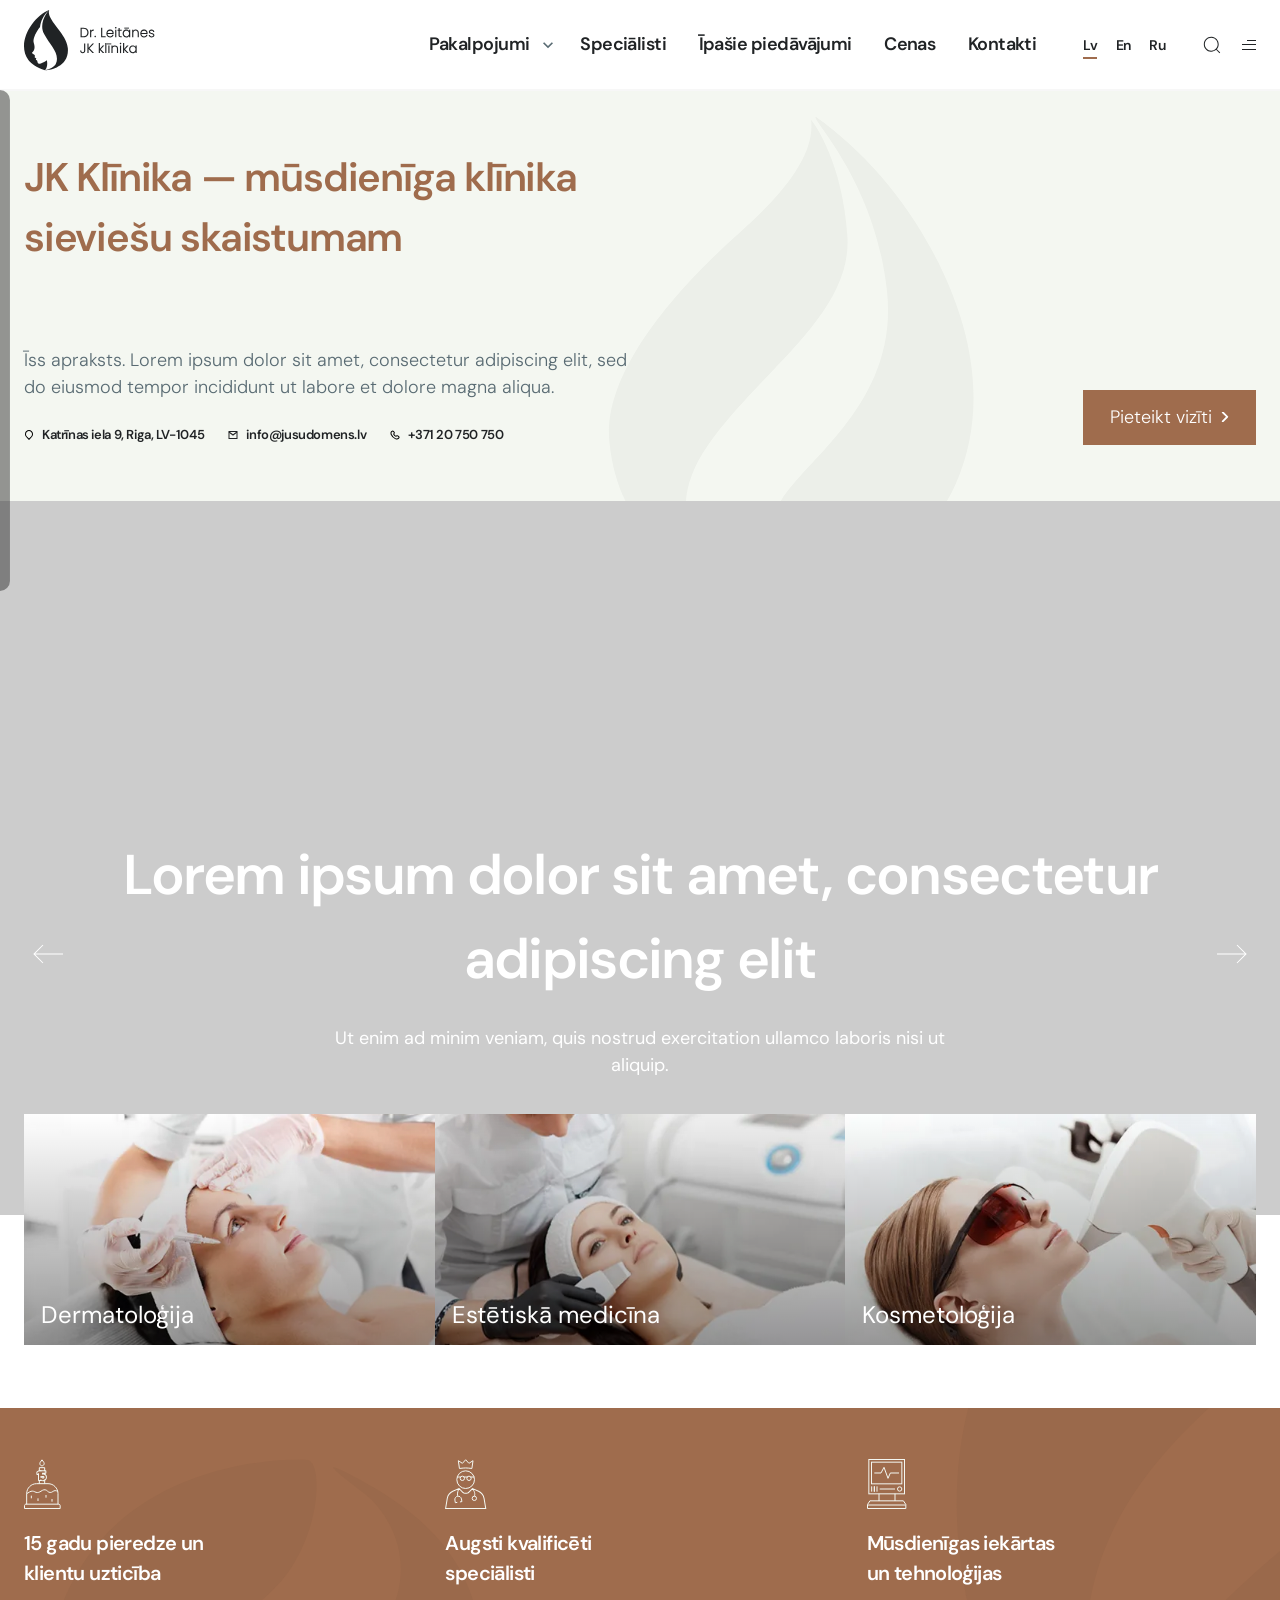
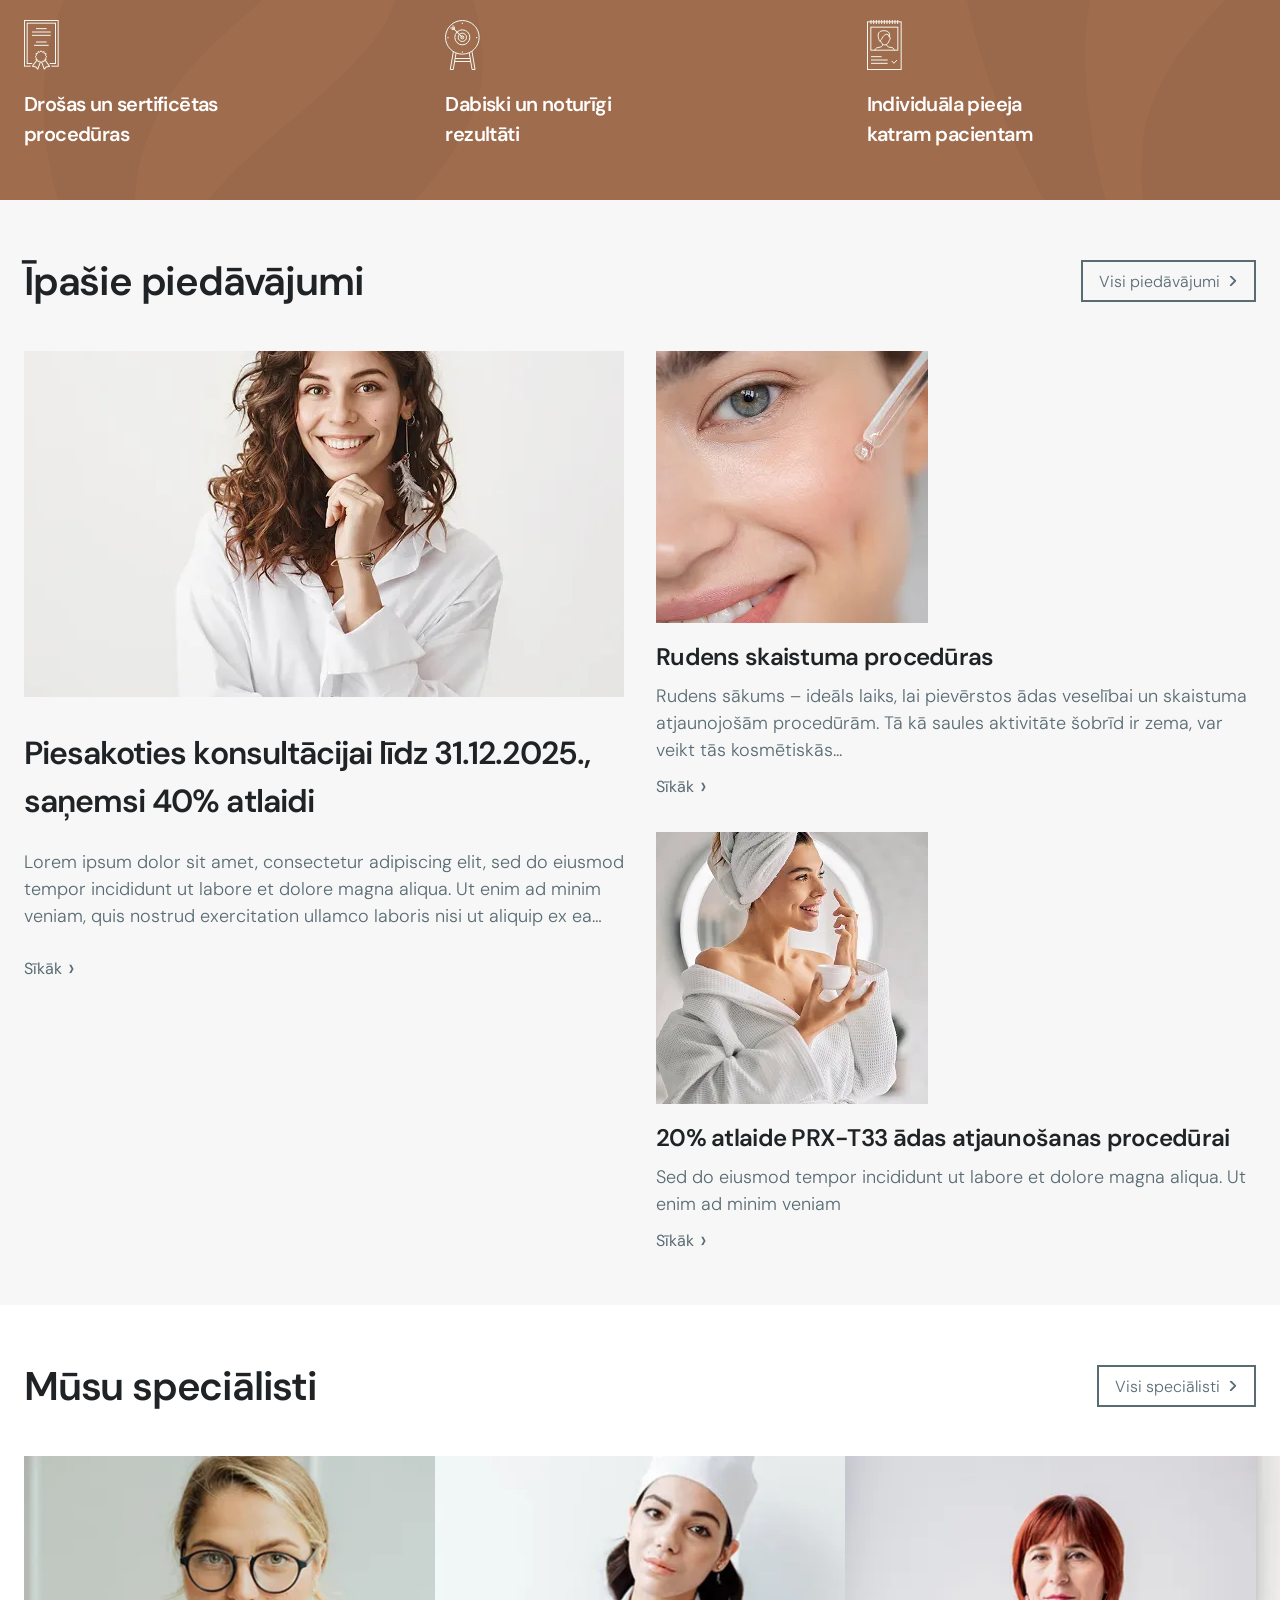
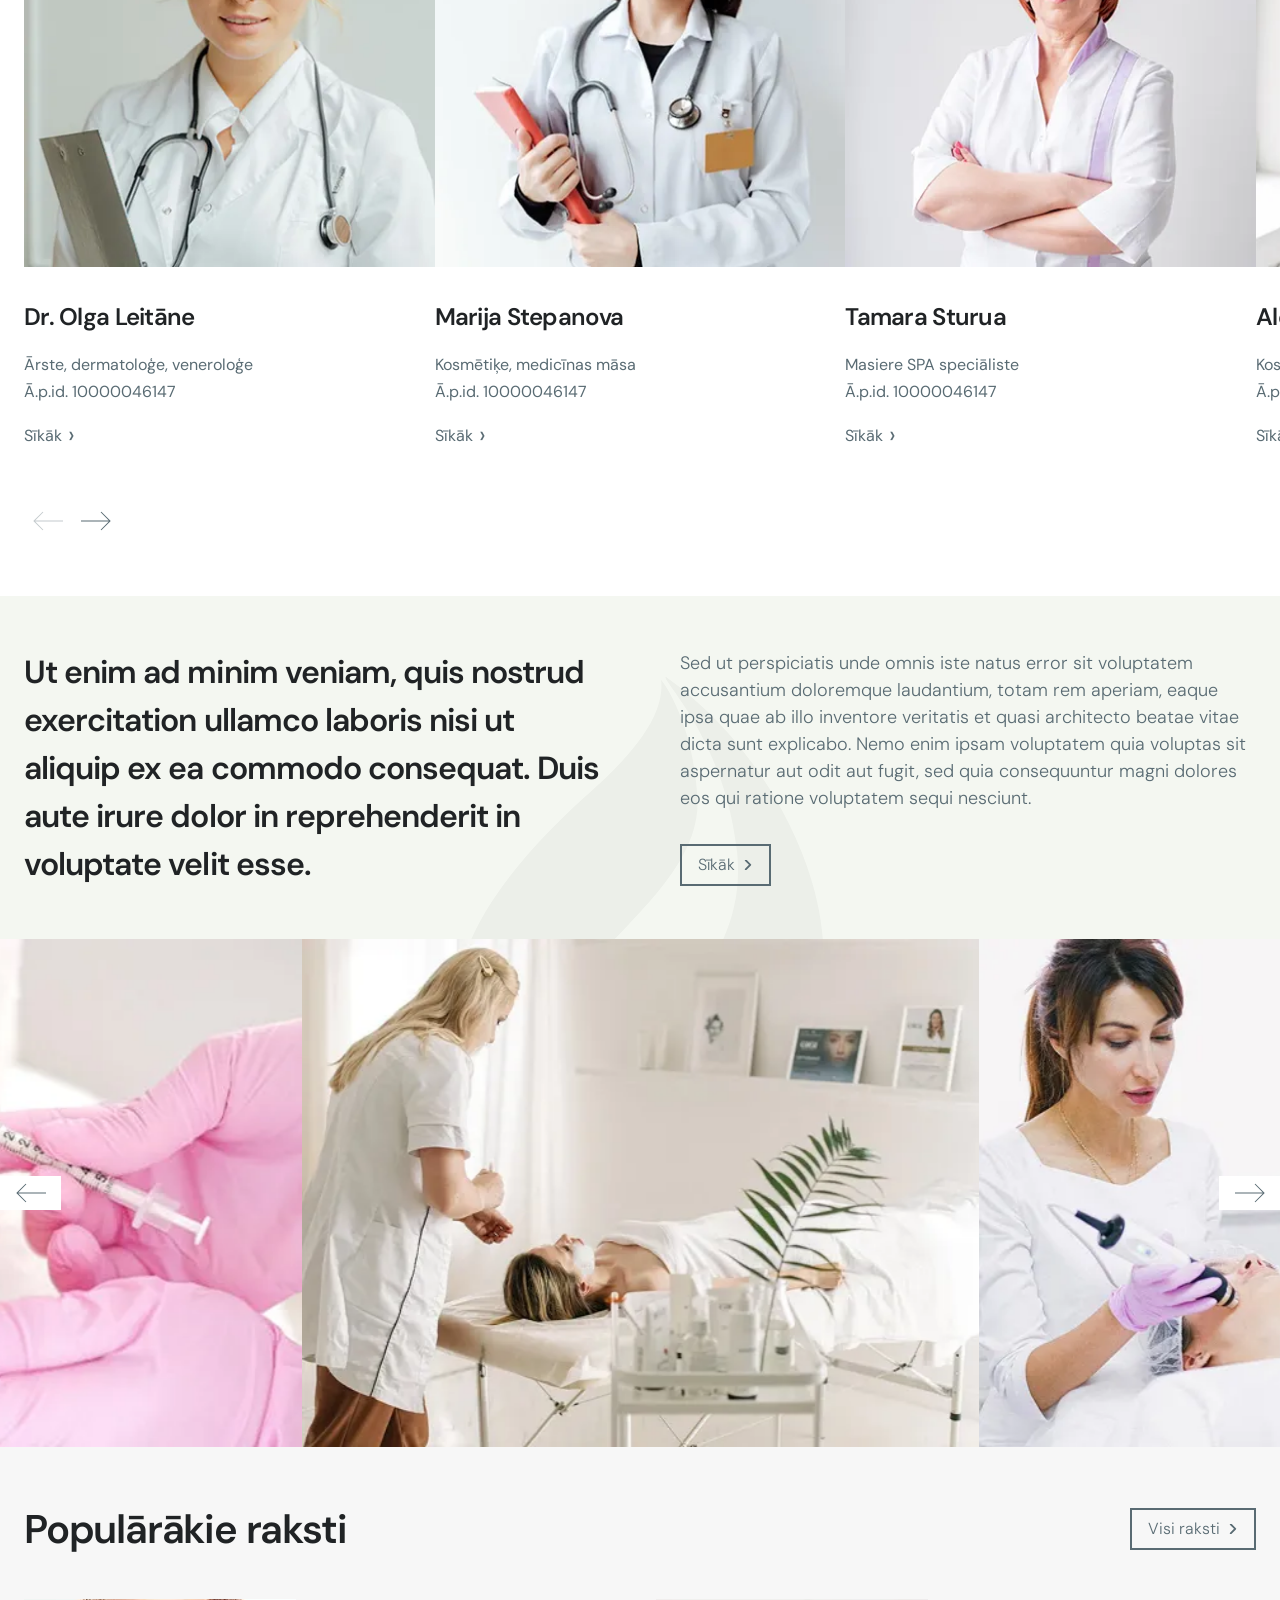
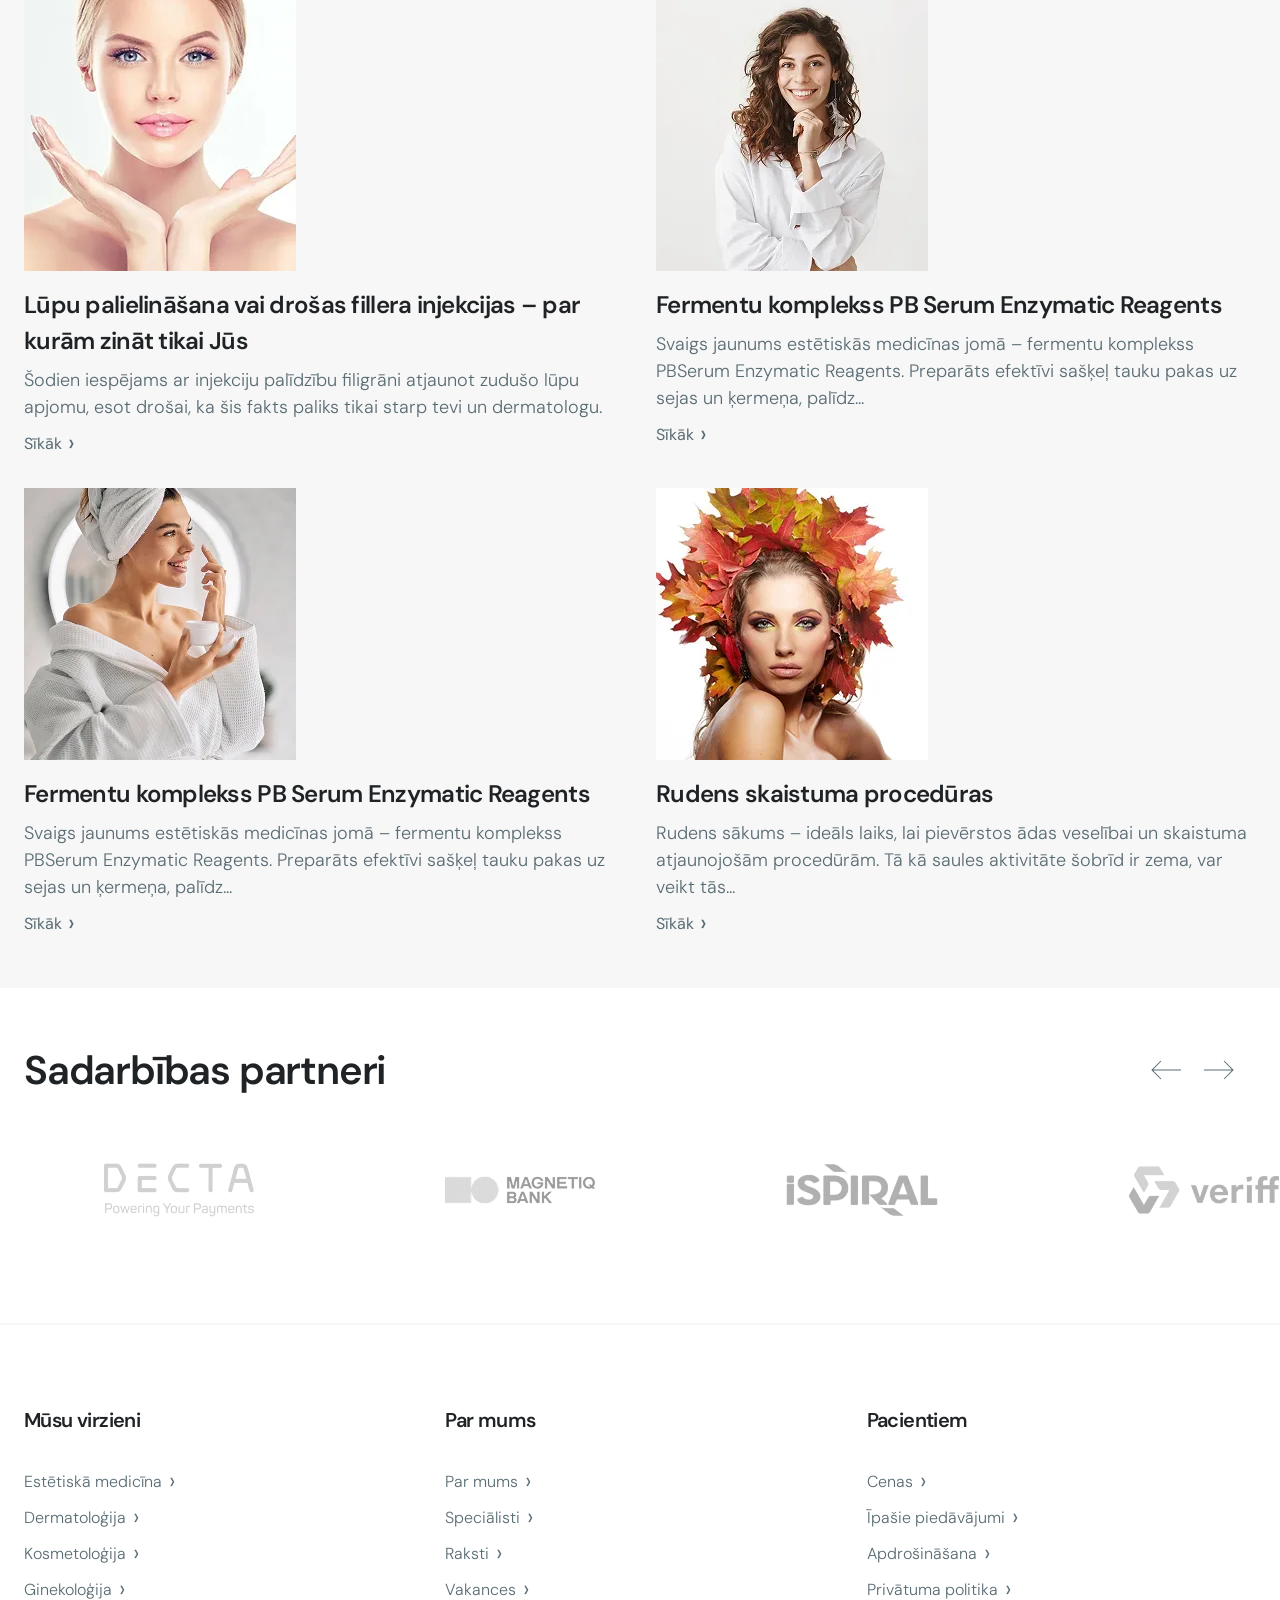
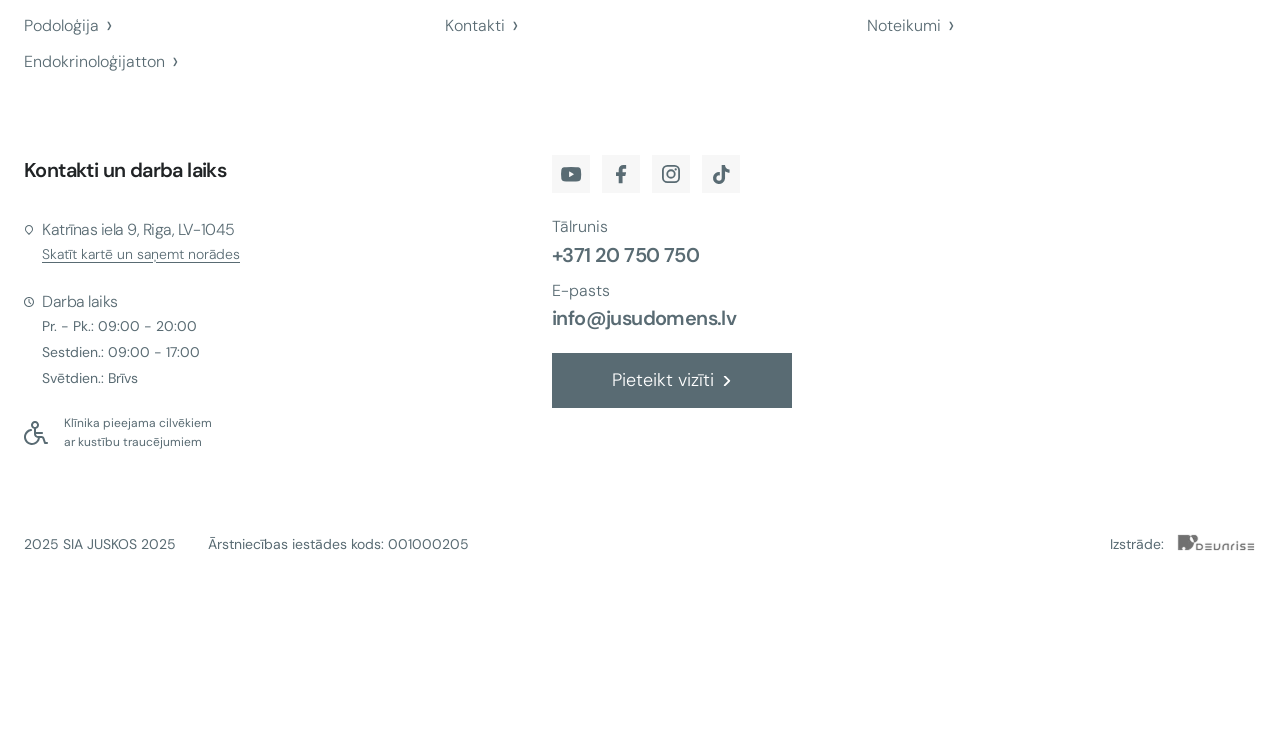
==== commit 471a0349: "Исправил ошибки валидации" ====
--- a/index.html
+++ b/index.html
@@ -11,19 +11,19 @@
 		<link rel="preload" href="./assets/fonts/DMSans-Bold.woff2" as="font" type="font/woff2" crossorigin="anonymous">
 		<link rel="shortcut icon" href="./assets/img/favicon.ico">
 		<title>Home</title>
-		<script type="module" crossorigin="" src="./js/app.min.js?v=1776351960102"></script>
-		<script type="module" crossorigin="" src="./js/gallery.min.js?v=1776351960102"></script>
-		<script type="module" crossorigin="" src="./js/gallery.min2.js?v=1776351960102"></script>
-		<script type="module" crossorigin="" src="./js/dynamic.min.js?v=1776351960102"></script>
-		<link rel="stylesheet" crossorigin="" href="./css/app.min.css?v=1776351960102">
-		<link rel="stylesheet" crossorigin="" href="./css/gallery.min2.css?v=1776351960102">
-		<link rel="stylesheet" crossorigin="" href="./css/gallery.min.css?v=1776351960102">
-		<link rel="stylesheet" crossorigin="" href="./css/index.min.css?v=1776351960102">
-		<link rel="stylesheet" crossorigin="" href="./css/advantages.min.css?v=1776351960102">
-		<link rel="stylesheet" crossorigin="" href="./css/wdgblog.min.css?v=1776351960102">
-		<link rel="stylesheet" crossorigin="" href="./css/cspecialist.min.css?v=1776351960102">
-		<link rel="stylesheet" crossorigin="" href="./css/cservice.min.css?v=1776351960102">
-		<link rel="stylesheet" crossorigin="" href="./css/cpost.min.css?v=1776351960102">
+		<script type="module" crossorigin="" src="./js/app.min.js?v=1777377128378"></script>
+		<script type="module" crossorigin="" src="./js/gallery.min.js?v=1777377128378"></script>
+		<script type="module" crossorigin="" src="./js/gallery.min2.js?v=1777377128378"></script>
+		<script type="module" crossorigin="" src="./js/dynamic.min.js?v=1777377128378"></script>
+		<link rel="stylesheet" crossorigin="" href="./css/app.min.css?v=1777377128378">
+		<link rel="stylesheet" crossorigin="" href="./css/gallery.min2.css?v=1777377128378">
+		<link rel="stylesheet" crossorigin="" href="./css/gallery.min.css?v=1777377128378">
+		<link rel="stylesheet" crossorigin="" href="./css/index.min.css?v=1777377128378">
+		<link rel="stylesheet" crossorigin="" href="./css/advantages.min.css?v=1777377128378">
+		<link rel="stylesheet" crossorigin="" href="./css/wdgblog.min.css?v=1777377128378">
+		<link rel="stylesheet" crossorigin="" href="./css/cspecialist.min.css?v=1777377128378">
+		<link rel="stylesheet" crossorigin="" href="./css/cservice.min.css?v=1777377128378">
+		<link rel="stylesheet" crossorigin="" href="./css/cpost.min.css?v=1777377128378">
 	</head>
 	<body>
 		<div class="wrapper">
@@ -88,7 +88,7 @@
 						</button>
 					</div>
 				</div>
-				<div hidden data-fls-init-hidden="" class="header__services-panel services-submenu" id="services-submenu" aria-label="Services submenu">
+				<nav hidden data-fls-init-hidden="" class="header__services-panel services-submenu" id="services-submenu" aria-label="Services submenu">
 					<div class="services-submenu__container">
 						<div class="services-submenu__grid">
 							<div class="services-submenu__column">
@@ -236,8 +236,8 @@
 							</button>
 						</form>
 					</div>
-				</div>
-				<div hidden data-fls-init-hidden="" class="header__search-panel search-panel" aria-label="Site search">
+				</nav>
+				<div hidden data-fls-init-hidden="" class="header__search-panel search-panel">
 					<div class="search-panel__container">
 						<form action="#" class="search-panel__form" role="search">
 							<label class="search-panel__field">
@@ -253,7 +253,7 @@
 					</div>
 				</div>
 				<div class="header__overlay"></div>
-				<div hidden data-fls-init-hidden="" class="header__panel panel-header" aria-label="Mobile menu">
+				<div hidden data-fls-init-hidden="" class="header__panel panel-header">
 					<div class="panel-header__inner">
 						<div class="panel-header__top">
 							<ul class="panel-header__languages languages" aria-label="Language switcher">
@@ -404,7 +404,7 @@
 									</ul>
 								</div>
 							</div>
-							<button type="button" class="intro__button btn btn_fill-brown" data-fls-button="" aria-label="Book an appointment">
+							<button type="button" class="intro__button btn btn_fill-brown" data-fls-button="" data-fls-popup-link="appointment" aria-label="Book an appointment">
 								<span>Pieteikt vizīti</span>
 								<svg class="icon icon_chevron" aria-hidden="true">
 									<use href="./assets/img/spritemap.svg#sprite-chevron"></use>
@@ -419,7 +419,7 @@
 							<div class="hero__slide swiper-slide">
 								<div class="hero__media">
 									<video autoplay muted loop playsinline="" preload="none" poster="./assets/img/hero/preview1.jpg">
-										<source data-src="assets/img/hero/video1.mp4" type="video/mp4">
+										<source src="./assets/img/hero/video1.mp4" type="video/mp4">
 									</video>
 								</div>
 							</div>
@@ -435,7 +435,7 @@
 							<div class="hero__slide swiper-slide">
 								<div class="hero__media">
 									<video muted loop playsinline="" preload="none" poster="./assets/img/hero/preview1.jpg">
-										<source data-src="assets/img/hero/video2.mp4" type="video/mp4">
+										<source src="./assets/img/hero/video2.mp4" type="video/mp4">
 									</video>
 								</div>
 							</div>
@@ -443,7 +443,7 @@
 					</div>
 					<div class="hero__container">
 						<div class="hero__body">
-							<div class="hero__navigation" aria-label="Hero slider controls">
+							<div class="hero__navigation" role="group" aria-label="Hero slider controls">
 								<button type="button" class="hero__arrow slider-arrow slider-arrow_prev" aria-label="Previous slide">
 									<svg class="icon" aria-hidden="true">
 										<use href="./assets/img/spritemap.svg#sprite-arrow"></use>
@@ -463,50 +463,50 @@
 									</p>
 								</div>
 							</div>
-							<div class="hero__links" aria-label="Services categories">
+							<nav class="hero__links" aria-label="Services categories">
 								<a href="category-services.html" class="service-card" data-fls-cservice="">
-									<span class="service-card__media">
+									<div class="service-card__media">
 										<picture>
 											<img alt="Dermatoloģija" loading="lazy" src="./assets/img/hero/sevices1.webp">
 										</picture>
-									</span>
-									<span class="service-card__overlay" aria-hidden="true"></span>
-									<span class="service-card__content">
-										<h4 class="service-card__title">Dermatoloģija</h4>
+									</div>
+									<div class="service-card__overlay" aria-hidden="true"></div>
+									<div class="service-card__content">
+										<span class="service-card__title">Dermatoloģija</span>
 										<span class="service-card__text">
 											Sejas kontūrplastika, fillera injekcija, botoksa injekcijas, biorevitalizācija, mezoterapija, APTOS diegi, rētu korekcija, kosmetologa konsultācija, pastiprinātas svīšanas ārstēšana
 										</span>
-									</span>
+									</div>
 								</a>
 								<a href="category-services.html" class="service-card" data-fls-cservice="">
-									<span class="service-card__media">
+									<div class="service-card__media">
 										<picture>
 											<img alt="Estētiskā medicīna" loading="lazy" src="./assets/img/hero/sevices2.webp">
 										</picture>
-									</span>
-									<span class="service-card__overlay" aria-hidden="true"></span>
-									<span class="service-card__content">
-										<h4 class="service-card__title">Estētiskā medicīna</h4>
+									</div>
+									<div class="service-card__overlay" aria-hidden="true"></div>
+									<div class="service-card__content">
+										<span class="service-card__title">Estētiskā medicīna</span>
 										<span class="service-card__text">
 											Sejas kontūrplastika, fillera injekcija, botoksa injekcijas, biorevitalizācija, mezoterapija, APTOS diegi, rētu korekcija, kosmetologa konsultācija
 										</span>
-									</span>
+									</div>
 								</a>
 								<a href="category-services.html" class="service-card" data-fls-cservice="">
-									<span class="service-card__media">
+									<div class="service-card__media">
 										<picture>
 											<img alt="Kosmetoloģija" loading="lazy" src="./assets/img/hero/sevices3.webp">
 										</picture>
-									</span>
-									<span class="service-card__overlay" aria-hidden="true"></span>
-									<span class="service-card__content">
-										<h4 class="service-card__title">Kosmetoloģija</h4>
+									</div>
+									<div class="service-card__overlay" aria-hidden="true"></div>
+									<div class="service-card__content">
+										<span class="service-card__title">Kosmetoloģija</span>
 										<span class="service-card__text">
 											Sejas kontūrplastika, fillera injekcija, botoksa injekcijas, biorevitalizācija, mezoterapija, APTOS diegi, rētu korekcija, kosmetologa konsultācija
 										</span>
-									</span>
+									</div>
 								</a>
-							</div>
+							</nav>
 						</div>
 					</div>
 				</section>
@@ -521,37 +521,37 @@
 								<div class="advantage-item__icon">
 									<img src="./assets/img/advantages/adv-item1.svg" alt="" aria-hidden="true">
 								</div>
-								<h5 class="advantage-item__title">15 gadu pieredze un klientu uzticība</h5>
+								<h3 class="advantage-item__title">15 gadu pieredze un klientu uzticība</h3>
 							</div>
 							<div class="advantages__item advantage-item">
 								<div class="advantage-item__icon">
 									<img src="./assets/img/advantages/adv-item2.svg" alt="" aria-hidden="true">
 								</div>
-								<h5 class="advantage-item__title">Augsti kvalificēti speciālisti</h5>
+								<h3 class="advantage-item__title">Augsti kvalificēti speciālisti</h3>
 							</div>
 							<div class="advantages__item advantage-item">
 								<div class="advantage-item__icon">
 									<img src="./assets/img/advantages/adv-item3.svg" alt="" aria-hidden="true">
 								</div>
-								<h5 class="advantage-item__title">Mūsdienīgas iekārtas un tehnoloģijas</h5>
+								<h3 class="advantage-item__title">Mūsdienīgas iekārtas un tehnoloģijas</h3>
 							</div>
 							<div class="advantages__item advantage-item">
 								<div class="advantage-item__icon">
 									<img src="./assets/img/advantages/adv-item4.svg" alt="" aria-hidden="true">
 								</div>
-								<h5 class="advantage-item__title">Drošas un sertificētas procedūras</h5>
+								<h3 class="advantage-item__title">Drošas un sertificētas procedūras</h3>
 							</div>
 							<div class="advantages__item advantage-item">
 								<div class="advantage-item__icon">
 									<img src="./assets/img/advantages/adv-item5.svg" alt="" aria-hidden="true">
 								</div>
-								<h5 class="advantage-item__title">Dabiski un noturīgi rezultāti</h5>
+								<h3 class="advantage-item__title">Dabiski un noturīgi rezultāti</h3>
 							</div>
 							<div class="advantages__item advantage-item">
 								<div class="advantage-item__icon">
 									<img src="./assets/img/advantages/adv-item6.svg" alt="" aria-hidden="true">
 								</div>
-								<h5 class="advantage-item__title">Individuāla pieeja katram pacientam</h5>
+								<h3 class="advantage-item__title">Individuāla pieeja katram pacientam</h3>
 							</div>
 						</div>
 					</div>
@@ -570,7 +570,7 @@
 						<div class="widget-offers__grid">
 							<article class="widget-offers__item post-card post-card_large" data-fls-cpost="">
 								<a href="single-offers.html" class="post-card__image">
-									<img data-fls-lazy="./assets/img/blog/blog1-preview.webp" alt="Piesakoties konsultācijai līdz 31.12.2025., saņemsi 40% atlaidi">
+									<img src="./assets/img/placeholder.svg" data-fls-lazy="./assets/img/blog/blog1-preview.webp" alt="Piesakoties konsultācijai līdz 31.12.2025., saņemsi 40% atlaidi">
 								</a>
 								<div class="post-card__content">
 									<h3 class="post-card__title">
@@ -586,7 +586,7 @@
 							</article>
 							<article class="widget-offers__item post-card post-card_horizontal" data-fls-cpost="">
 								<a href="single-offers.html" class="post-card__image">
-									<img data-fls-lazy="./assets/img/blog/blog2-preview.webp" alt="Rudens skaistuma procedūras">
+									<img src="./assets/img/placeholder.svg" data-fls-lazy="./assets/img/blog/blog2-preview.webp" alt="Rudens skaistuma procedūras">
 								</a>
 								<div class="post-card__content">
 									<h3 class="post-card__title">
@@ -602,7 +602,7 @@
 							</article>
 							<article class="widget-offers__item post-card post-card_horizontal" data-fls-cpost="">
 								<a href="single-offers.html" class="post-card__image">
-									<img data-fls-lazy="./assets/img/blog/blog3-preview.webp" alt="20% atlaide PRX-T33 ādas atjaunošanas procedūrai">
+									<img src="./assets/img/placeholder.svg" data-fls-lazy="./assets/img/blog/blog3-preview.webp" alt="20% atlaide PRX-T33 ādas atjaunošanas procedūrai">
 								</a>
 								<div class="post-card__content">
 									<h3 class="post-card__title">
@@ -634,7 +634,7 @@
 							<div class="widget-specialists__wrapper swiper-wrapper">
 								<article class="widget-specialists__slide swiper-slide specialist-card" data-fls-cspecialist="" data-specialist-category="all">
 									<a href="single-specialists.html" class="specialist-card__image">
-										<img data-fls-lazy="./assets/img/specialists/specialist1.webp" alt="Dr. Olga Leitāne">
+										<img src="./assets/img/placeholder.svg" data-fls-lazy="./assets/img/specialists/specialist1.webp" alt="Dr. Olga Leitāne">
 									</a>
 									<div class="specialist-card__content">
 										<h3 class="specialist-card__name">
@@ -649,7 +649,7 @@
 								</article>
 								<article class="widget-specialists__slide swiper-slide specialist-card" data-fls-cspecialist="" data-specialist-category="all">
 									<a href="single-specialists.html" class="specialist-card__image">
-										<img data-fls-lazy="./assets/img/specialists/specialist2.webp" alt="Marija Stepanova">
+										<img src="./assets/img/placeholder.svg" data-fls-lazy="./assets/img/specialists/specialist2.webp" alt="Marija Stepanova">
 									</a>
 									<div class="specialist-card__content">
 										<h3 class="specialist-card__name">
@@ -664,7 +664,7 @@
 								</article>
 								<article class="widget-specialists__slide swiper-slide specialist-card" data-fls-cspecialist="" data-specialist-category="all">
 									<a href="single-specialists.html" class="specialist-card__image">
-										<img data-fls-lazy="./assets/img/specialists/specialist3.webp" alt="Tamara Sturua">
+										<img src="./assets/img/placeholder.svg" data-fls-lazy="./assets/img/specialists/specialist3.webp" alt="Tamara Sturua">
 									</a>
 									<div class="specialist-card__content">
 										<h3 class="specialist-card__name">
@@ -679,7 +679,7 @@
 								</article>
 								<article class="widget-specialists__slide swiper-slide specialist-card" data-fls-cspecialist="" data-specialist-category="all">
 									<a href="single-specialists.html" class="specialist-card__image">
-										<img data-fls-lazy="./assets/img/specialists/specialist4.webp" alt="Aleksandra Mamonova">
+										<img src="./assets/img/placeholder.svg" data-fls-lazy="./assets/img/specialists/specialist4.webp" alt="Aleksandra Mamonova">
 									</a>
 									<div class="specialist-card__content">
 										<h3 class="specialist-card__name">
@@ -694,7 +694,7 @@
 								</article>
 								<article class="widget-specialists__slide swiper-slide specialist-card" data-fls-cspecialist="" data-specialist-category="all">
 									<a href="single-specialists.html" class="specialist-card__image">
-										<img data-fls-lazy="./assets/img/specialists/specialist5.webp" alt="Svetlana Jurisova">
+										<img src="./assets/img/placeholder.svg" data-fls-lazy="./assets/img/specialists/specialist5.webp" alt="Svetlana Jurisova">
 									</a>
 									<div class="specialist-card__content">
 										<h3 class="specialist-card__name">
@@ -709,7 +709,7 @@
 								</article>
 								<article class="widget-specialists__slide swiper-slide specialist-card" data-fls-cspecialist="" data-specialist-category="all">
 									<a href="single-specialists.html" class="specialist-card__image">
-										<img data-fls-lazy="./assets/img/specialists/specialist6.webp" alt="Specialist 6">
+										<img src="./assets/img/placeholder.svg" data-fls-lazy="./assets/img/specialists/specialist6.webp" alt="Specialist 6">
 									</a>
 									<div class="specialist-card__content">
 										<h3 class="specialist-card__name">
@@ -724,7 +724,7 @@
 								</article>
 							</div>
 						</div>
-						<div class="widget-specialists__navigation" aria-label="Specialists slider controls">
+						<div class="widget-specialists__navigation" role="group" aria-label="Specialists slider controls">
 							<button type="button" class="widget-specialists__arrow slider-arrow slider-arrow_prev" aria-label="Previous specialists">
 								<svg class="icon" aria-hidden="true">
 									<use href="./assets/img/spritemap.svg#sprite-arrow"></use>
@@ -766,7 +766,7 @@
 					<div class="widget-gallery__container">
 						<div class="widget-gallery__head">
 							<h2 id="wdggallery-title" class="widget-gallery__title sr-only">Gallery</h2>
-							<div class="widget-gallery__navigation" aria-label="Gallery slider controls">
+							<div class="widget-gallery__navigation" role="group" aria-label="Gallery slider controls">
 								<button type="button" class="widget-gallery__arrow slider-arrow slider-arrow_prev" aria-label="Previous gallery image">
 									<svg class="icon" aria-hidden="true">
 										<use href="./assets/img/spritemap.svg#sprite-arrow"></use>
@@ -869,7 +869,7 @@
 						<div class="widget-blog__grid">
 							<article class="widget-blog__item post-card post-card_horizontal" data-fls-cpost="">
 								<a href="single-news.html" class="post-card__image">
-									<img data-fls-lazy="./assets/img/blog/blog4-preview.webp" alt="Lūpu palielināšana vai drošas fillera injekcijas – par kurām zināt tikai Jūs">
+									<img src="./assets/img/placeholder.svg" data-fls-lazy="./assets/img/blog/blog4-preview.webp" alt="Lūpu palielināšana vai drošas fillera injekcijas – par kurām zināt tikai Jūs">
 								</a>
 								<div class="post-card__content">
 									<h3 class="post-card__title">
@@ -885,7 +885,7 @@
 							</article>
 							<article class="widget-blog__item post-card post-card_horizontal" data-fls-cpost="">
 								<a href="single-news.html" class="post-card__image">
-									<img data-fls-lazy="./assets/img/blog/blog5-preview.webp" alt="Fermentu komplekss PB Serum Enzymatic Reagents">
+									<img src="./assets/img/placeholder.svg" data-fls-lazy="./assets/img/blog/blog5-preview.webp" alt="Fermentu komplekss PB Serum Enzymatic Reagents">
 								</a>
 								<div class="post-card__content">
 									<h3 class="post-card__title">
@@ -901,7 +901,7 @@
 							</article>
 							<article class="widget-blog__item post-card post-card_horizontal" data-fls-cpost="">
 								<a href="single-news.html" class="post-card__image">
-									<img data-fls-lazy="./assets/img/blog/blog6-preview.webp" alt="Fermentu komplekss PB Serum Enzymatic Reagents">
+									<img src="./assets/img/placeholder.svg" data-fls-lazy="./assets/img/blog/blog6-preview.webp" alt="Fermentu komplekss PB Serum Enzymatic Reagents">
 								</a>
 								<div class="post-card__content">
 									<h3 class="post-card__title">
@@ -917,7 +917,7 @@
 							</article>
 							<article class="widget-blog__item post-card post-card_horizontal" data-fls-cpost="">
 								<a href="single-news.html" class="post-card__image">
-									<img data-fls-lazy="./assets/img/blog/blog7-preview.webp" alt="Rudens skaistuma procedūras">
+									<img src="./assets/img/placeholder.svg" data-fls-lazy="./assets/img/blog/blog7-preview.webp" alt="Rudens skaistuma procedūras">
 								</a>
 								<div class="post-card__content">
 									<h3 class="post-card__title">
@@ -938,7 +938,7 @@
 					<div class="widget-partners__container">
 						<div class="widget-partners__head _heading">
 							<h2 id="partners-title" class="widget-partners__title">Sadarbības partneri</h2>
-							<div class="widget-partners__navigation" aria-label="Partners slider controls">
+							<div class="widget-partners__navigation" role="group" aria-label="Partners slider controls">
 								<button type="button" class="widget-partners__arrow slider-arrow slider-arrow_prev" aria-label="Previous partners">
 									<svg class="icon" aria-hidden="true">
 										<use href="./assets/img/spritemap.svg#sprite-arrow"></use>
@@ -955,37 +955,37 @@
 							<div class="widget-partners__wrapper swiper-wrapper">
 								<div class="widget-partners__slide swiper-slide">
 									<a href="#" class="widget-partners__logo partner-logo" aria-label="Partner 1">
-										<img data-fls-lazy="./assets/img/partners/partners1.webp" alt="Partner logo 1">
+										<img src="./assets/img/placeholder.svg" data-fls-lazy="./assets/img/partners/partners1.webp" alt="Partner logo 1">
 									</a>
 								</div>
 								<div class="widget-partners__slide swiper-slide">
 									<a href="#" class="widget-partners__logo partner-logo" aria-label="Partner 2">
-										<img data-fls-lazy="./assets/img/partners/partners2.webp" alt="Partner logo 2">
+										<img src="./assets/img/placeholder.svg" data-fls-lazy="./assets/img/partners/partners2.webp" alt="Partner logo 2">
 									</a>
 								</div>
 								<div class="widget-partners__slide swiper-slide">
 									<a href="#" class="widget-partners__logo partner-logo" aria-label="Partner 3">
-										<img data-fls-lazy="./assets/img/partners/partners3.webp" alt="Partner logo 3">
+										<img src="./assets/img/placeholder.svg" data-fls-lazy="./assets/img/partners/partners3.webp" alt="Partner logo 3">
 									</a>
 								</div>
 								<div class="widget-partners__slide swiper-slide">
 									<a href="#" class="widget-partners__logo partner-logo" aria-label="Partner 4">
-										<img data-fls-lazy="./assets/img/partners/partners4.webp" alt="Partner logo 4">
+										<img src="./assets/img/placeholder.svg" data-fls-lazy="./assets/img/partners/partners4.webp" alt="Partner logo 4">
 									</a>
 								</div>
 								<div class="widget-partners__slide swiper-slide">
 									<a href="#" class="widget-partners__logo partner-logo" aria-label="Partner 5">
-										<img data-fls-lazy="./assets/img/partners/partners5.webp" alt="Partner logo 5">
+										<img src="./assets/img/placeholder.svg" data-fls-lazy="./assets/img/partners/partners5.webp" alt="Partner logo 5">
 									</a>
 								</div>
 								<div class="widget-partners__slide swiper-slide">
 									<a href="#" class="widget-partners__logo partner-logo" aria-label="Partner 6">
-										<img data-fls-lazy="./assets/img/partners/partners6.webp" alt="Partner logo 6">
+										<img src="./assets/img/placeholder.svg" data-fls-lazy="./assets/img/partners/partners6.webp" alt="Partner logo 6">
 									</a>
 								</div>
 								<div class="widget-partners__slide swiper-slide">
 									<a href="#" class="widget-partners__logo partner-logo" aria-label="Partner 7">
-										<img data-fls-lazy="./assets/img/partners/partners1.webp" alt="Partner logo 7">
+										<img src="./assets/img/placeholder.svg" data-fls-lazy="./assets/img/partners/partners1.webp" alt="Partner logo 7">
 									</a>
 								</div>
 							</div>
@@ -1063,7 +1063,7 @@
 						</nav>
 						<div class="footer__info">
 							<div class="footer__details">
-								<h5 class="footer__title">Kontakti un darba laiks</h5>
+								<h3 class="footer__title">Kontakti un darba laiks</h3>
 								<div class="footer__blocks">
 									<div class="footer__block info-block info-block_location">
 										<div class="footer__heading info-block__heading">
@@ -1156,7 +1156,7 @@
 						</div>
 						<a href="#" class="footer__credit" aria-label="Developer">
 							<span>Izstrāde:</span>
-							<img data-fls-lazy="./assets/img/developer.webp" alt="devnrise">
+							<img src="./assets/img/placeholder.svg" data-fls-lazy="./assets/img/developer.webp" alt="devnrise">
 						</a>
 					</div>
 				</div>
@@ -1169,7 +1169,7 @@
 				</svg>
 			</button>
 		</div>
-		<div data-fls-popup="appointment" aria-hidden="true" aria-labelledby="appointment-popup-title" class="popup popup_appointment">
+		<div data-fls-popup="appointment" role="dialog" aria-modal="true" aria-hidden="true" aria-labelledby="appointment-popup-title" class="popup popup_appointment">
 			<div data-fls-popup-wrapper="" class="popup__wrapper">
 				<div data-fls-popup-body="" class="popup__body">
 					<button data-fls-popup-close="" type="button" class="popup__close" aria-label="Aizvērt modālo logu"></button>
--- a/css/app.min.css
+++ b/css/app.min.css
@@ -1 +1 @@
-@charset "UTF-8";*{border:0;margin:0;padding:0}*,:after,:before{box-sizing:border-box}:after,:before{display:inline-block}body,html{height:100%}body{line-height:1;scrollbar-gutter:stable;-ms-text-size-adjust:100%;-moz-text-size-adjust:100%;-webkit-text-size-adjust:100%;-webkit-font-smoothing:antialiased;-moz-osx-font-smoothing:grayscale}button,input,textarea{background-color:transparent;color:inherit;font-family:inherit;font-size:inherit;line-height:inherit}input,textarea{width:100%}label{display:inline-block}button,option,select{cursor:pointer}a{color:inherit;display:inline-block;text-decoration:none}ul li{list-style:none}img{height:auto;max-width:100%;vertical-align:middle}h1,h2,h3,h4,h5,h6{font-size:inherit;font-weight:inherit}@font-face{font-display:swap;font-family:DMSans;font-style:normal;font-weight:600;src:url(../assets/fonts/DMSans-SemiBold.woff2) format("woff2")}@font-face{font-display:swap;font-family:DMSans;font-style:normal;font-weight:400;src:url(../assets/fonts/DMSans-Regular.woff2) format("woff2")}@font-face{font-display:swap;font-family:DMSans;font-style:normal;font-weight:500;src:url(../assets/fonts/DMSans-Medium.woff2) format("woff2")}@font-face{font-display:swap;font-family:DMSans;font-style:normal;font-weight:300;src:url(../assets/fonts/DMSans-Light.woff2) format("woff2")}@font-face{font-display:swap;font-family:DMSans;font-style:normal;font-weight:700;src:url(../assets/fonts/DMSans-Bold.woff2) format("woff2")}html{scroll-behavior:smooth;scroll-padding-top:calc(var(--header-height, 5.5rem))}body{color:#202325;font-family:DMSans,sans-serif;line-height:150%;min-width:22.5rem;opacity:0;transition:opacity .3s ease 0s}[data-fls-scrolllock] body{overflow:hidden;overscroll-behavior:none;touch-action:none}[data-fls-loaded] body{opacity:1}.wrapper{display:flex;flex-direction:column;min-height:100%;overflow:clip}.wrapper>main{flex:1 1 auto}.wrapper>*{min-width:0}[class*=__container]{margin:0 auto;max-width:103rem;padding-left:1.5rem;padding-right:1.5rem}.title-h1,h1{letter-spacing:-.03em;line-height:150%}.title-h1,.title-h2,h1,h2{font-weight:600}.title-h2,h2{letter-spacing:-.03em;line-height:150%}.title-h3,h3{letter-spacing:-.03em;line-height:150%}.title-h3,.title-h4,h3,h4{font-weight:600}.title-h4,h4{letter-spacing:-.03em;line-height:150%}.title-h5,h5{font-weight:600;letter-spacing:-.03em;line-height:150%}.section-bg{background-color:#f7f7f7}._nowrap{white-space:nowrap}._heading{align-items:center;display:flex;gap:1rem;justify-content:space-between}.icon,img,video{display:block}.icon{flex:0 0 1.5rem;height:1.5rem;width:1.5rem}[class*=link-]{position:relative;white-space:nowrap}[class*=link-]:before{border-bottom:.0625rem solid;bottom:0;content:"";display:block;left:0;opacity:0;position:absolute;transition:all .3s ease 0s;width:0}.link-underline:before{opacity:1;width:100%}.effect-bounce{display:inline-block;overflow:hidden;padding-bottom:.25rem;position:relative}.effect-bounce:before{background-color:#9f6c4d;bottom:.3125rem;content:"";height:.125rem;left:0;opacity:0;pointer-events:none;position:absolute;transform:translateY(calc(100% + .125rem));transition:opacity .18s linear,transform .18s linear;width:100%}.effect-bounce._active:before{animation:none;opacity:1;transform:translateY(0)}@keyframes link-bounce-line{0%{opacity:1;transform:translateY(calc(100% + .125rem))}48%{transform:translateY(-.4375rem)}68%{transform:translateY(.1875rem)}84%{transform:translateY(-.125rem)}to{opacity:1;transform:translateY(0)}}._content{line-height:160%}._content li,._content p{color:#596b73;font-weight:300}._content ul li{padding-left:1.125rem;position:relative}._content ul li:before{background-color:#596b73;border:.125rem solid #fff;content:"";flex:0 0 0.625rem;height:.625rem;left:0;position:absolute;top:.5rem;width:.625rem}._content ol{padding-left:1.5rem}._content a{overflow-wrap:anywhere;text-decoration:underline transparent from-font;text-underline-offset:.1875rem;transition:text-decoration .3s ease 0s;word-break:break-word}._content blockquote{background-color:#f4f7f1;color:#596b73;font-weight:300;padding:1.5rem}._content>:last-child{margin-bottom:0}.mb-0{margin-bottom:0!important}.list-check{display:grid}.list-check li{align-items:flex-start;display:flex;gap:.75rem}.list-check li:before{background:#9f6c4d url(../assets/img/icons/check.svg) no-repeat 50%/.625rem;border-radius:50%;content:"";flex:0 0 1.125rem;height:1.125rem;position:relative;top:.375rem;width:1.125rem}.sr-only{height:.0625rem;margin:-.0625rem;overflow:hidden;padding:0;position:absolute;width:.0625rem;clip:rect(0,0,0,0);border:0;white-space:nowrap}.select{min-width:0}.select,.select__body{position:relative}.select__title{background-color:#fff;border:.0625rem solid #b4c5cd;border-radius:0;color:inherit;cursor:pointer;text-align:left;transition:border-color .3s ease,box-shadow .3s ease;width:100%}.select__value{align-items:center;display:flex;gap:.625rem;min-width:0;padding:.375rem 1.25rem}.select__value>*{flex:1 1 auto}.select__value:after{align-items:center;align-self:center;background:url("data:image/svg+xml;charset=utf-8,%3Csvg xmlns='http://www.w3.org/2000/svg' viewBox='0 0 12 8'%3E%3Cpath d='M1.41.59 6 5.17 10.59.59 12 2 6 8 0 2z'/%3E%3C/svg%3E") 50% no-repeat;content:"";display:flex;flex:0 0 0.5625rem;height:.5625rem;justify-content:center;transition:transform .3s ease;width:.5625rem}.select__value.--select-pseudo-label:before{content:attr(data-pseudo-label);opacity:.5}.select__content{color:#596b73;font-size:1.125rem;font-weight:300;line-height:160%;padding:0}.select__content,.select__text{flex:1 1 auto;overflow:hidden;text-overflow:ellipsis;white-space:nowrap}.select__input{background-color:transparent;height:100%;padding:0 .625rem;width:100%}.--select-active .select__input::placeholder{color:#000}.--select-focus .select__input::placeholder{opacity:.5}.select__options{background-color:#fff;border:.0625rem solid #596b73;border-radius:0;border-top:0;border-top-color:#596b73;box-shadow:-.0625rem 0 0 rgba(89,107,115,.9),.0625rem 0 0 rgba(89,107,115,.9),0 .0625rem 0 rgba(89,107,115,.9);color:#000;left:0;min-width:100%;padding:.625rem 0 .3125rem;position:absolute;top:calc(100% - .0625rem);transition:border-color .3s ease,box-shadow .3s ease;z-index:5}.select__scroll{max-height:12.5rem;overflow-x:hidden;overflow-y:auto}.select__option{color:inherit;cursor:pointer;padding:.3125rem .625rem;text-align:left;width:100%}.select__option.--select-selected{background-color:#eee}.select__row{align-items:center;display:inline-flex}.select--show-top .select__options{border:.0625rem solid #b4c5cd;border-bottom:0;border-radius:0;bottom:calc(100% - .0625rem);padding:.3125rem 0 .625rem;top:auto}.select.--select-open{box-shadow:none}.select.--select-open .select__title{border-color:#596b73;box-shadow:0 -.0625rem 0 rgba(89,107,115,.9),-.0625rem 0 0 rgba(89,107,115,.9),.0625rem 0 0 rgba(89,107,115,.9)}.select.--select-open .select__options{border-color:#596b73;box-shadow:-.0625rem 0 0 rgba(89,107,115,.9),.0625rem 0 0 rgba(89,107,115,.9),0 .0625rem 0 rgba(89,107,115,.9)}.select.--select-open .select__value:after{transform:rotate(-180deg)}.select.--select-focus{box-shadow:0 0 0 .0625rem rgba(89,107,115,.9)}.--select-tag{cursor:pointer}.spollers__item{border-bottom:.125rem solid #f7f7f7}.spollers__title{cursor:default;font-weight:600;letter-spacing:-.03em;line-height:150%;list-style:none;padding-block:1rem;padding-right:1.5rem;position:relative;text-align:left;width:100%}.spollers__title::-webkit-details-marker,.spollers__title::marker{display:none}.--spoller-init .spollers__title{cursor:pointer}.--spoller-init .spollers__title:after{background-color:#9f6c4d;content:"";height:.625rem;mask:url("data:image/svg+xml;charset=utf-8,%3Csvg xmlns='http://www.w3.org/2000/svg' viewBox='0 0 10 10'%3E%3Cpath d='M3.589 1.285a.75.75 0 0 0-1.06 1.06L5.182 5 2.53 7.654a.75.75 0 1 0 1.06 1.06l3.182-3.183a.75.75 0 0 0 0-1.06z'/%3E%3C/svg%3E") center/contain no-repeat;-webkit-mask:url("data:image/svg+xml;charset=utf-8,%3Csvg xmlns='http://www.w3.org/2000/svg' viewBox='0 0 10 10'%3E%3Cpath d='M3.589 1.285a.75.75 0 0 0-1.06 1.06L5.182 5 2.53 7.654a.75.75 0 1 0 1.06 1.06l3.182-3.183a.75.75 0 0 0 0-1.06z'/%3E%3C/svg%3E") center/contain no-repeat;position:absolute;right:0;top:50%;transform:translateY(-50%);transition:transform .5s ease 0s;width:.625rem}.--spoller-init .spollers__title.--spoller-active:after{transform:translateY(-50%) rotate(90deg)}.spollers__body{color:#596b73;padding-bottom:1rem}.languages{margin-inline:-.3125rem}.languages,.languages__item{align-items:center;display:flex}.languages__link{font-size:.875rem;font-weight:600;letter-spacing:-.03em;line-height:1;padding-block:.75rem;padding-inline:.3125rem}.languages__link:before{left:.3125rem;width:calc(100% - .625rem)}.header{background-color:#fff;border-bottom:.125rem solid #f7f7f7;isolation:isolate;min-height:5.625rem;padding-block:.625rem;position:sticky;top:0;z-index:160}.header:before{background-color:#fff;content:"";display:block;height:100%;inset:0;pointer-events:none;position:absolute;width:100%;z-index:3}.header__container{align-items:center;background-color:#fff;display:flex;position:relative;z-index:3}.header__brand{flex:1}.header__actions{align-items:center;display:flex}.header__search-panel{background-color:#fff;left:0;opacity:0;padding-block:5rem;pointer-events:none;position:absolute;top:100%;transform:translateY(-100%);transform-origin:top center;transition:transform .6s ease,opacity .6s ease,visibility 0s linear .6s;visibility:hidden;width:100%;z-index:2}.header._search-open .header__search-panel,[data-fls-search-open] .header__search-panel{opacity:1;pointer-events:auto;transform:translateY(0);transition:transform .6s ease,opacity .6s ease,visibility 0s linear 0s;visibility:visible}.header__services-panel{background-color:#fff;left:0;opacity:0;pointer-events:none;position:absolute;top:100%;transform:translateY(-100%);transition:transform .6s ease,opacity .6s ease,visibility 0s linear .6s;visibility:hidden;width:100%;z-index:2}.header._services-open .header__services-panel{opacity:1;pointer-events:auto;transform:translateY(0);transition:transform .6s ease,opacity .6s ease,visibility 0s linear 0s;visibility:visible}.header__overlay{background-color:hsla(0,0%,97%,.5);bottom:0;left:0;opacity:0;pointer-events:none;position:fixed;right:0;top:var(--header-height,5.5rem);transition:opacity .6s ease,visibility 0s linear .6s;visibility:hidden;z-index:1}.header._search-open .header__overlay,.header._services-open .header__overlay,[data-fls-menu-open] .header__overlay,[data-fls-search-open] .header__overlay{opacity:1;pointer-events:auto;transition:opacity .6s ease,visibility 0s linear 0s;visibility:visible}[data-fls-menu-open] .header__overlay{top:0}.header__burger{align-items:center;background-color:transparent;border:0;display:inline-flex;flex:0 0 2.125rem;height:2.125rem;justify-content:center;margin:-.75rem -.625rem;padding:.75rem .625rem;position:relative;width:2.125rem;z-index:5}.header__burger span,.header__burger:after,.header__burger:before{background-color:#202325;content:"";height:.0625rem;left:.625rem;position:absolute;transition:transform .3s ease,left .3s ease,top .3s ease,bottom .3s ease,background-color .3s ease,opacity .2s ease;width:.875rem}.header__burger:before{left:auto;right:.625rem;top:.75rem;width:.5625rem}.header__burger:after{bottom:.75rem}.header__burger span{position:absolute;top:calc(50% - .03125rem)}.header__burger._active span,[data-fls-menu-open] .header__burger span{opacity:0}.header__burger._active:before,[data-fls-menu-open] .header__burger:before{left:50%;top:calc(50% - .03125rem);transform:translateX(-50%) rotate(-45deg);width:.875rem}.header__burger._active:after,[data-fls-menu-open] .header__burger:after{bottom:calc(50% - .03125rem);left:50%;transform:translateX(-50%) rotate(45deg)}.menu__list{margin-inline:-.3125rem}.menu__item,.menu__list{align-items:center;display:flex}.menu__item .menu__arrow{margin:-.3125rem;padding:.3125rem}.menu__item .menu__arrow .icon{fill:#596b73;flex:0 0 0.625rem;height:.625rem;transition:rotate .3s ease 0s;width:.625rem}._services-open .menu__item .menu__arrow .icon{rotate:180deg}.menu__link{font-weight:600;letter-spacing:-.03em;padding-block:.75rem;padding-inline:.3125rem}.menu__link:before{left:.3125rem;width:calc(100% - .625rem)}.menu__services-toggle{align-items:center;display:inline-flex}.search__toggle{color:#202325;margin-inline:-.75rem;padding:.75rem;transition:color .3s ease 0s}.search__toggle .icon{fill:currentColor;height:1.125rem;width:1.125rem}.search-panel__form{display:flex;position:relative}.search-panel__field{flex:1 1 auto}.search-panel__input.input{padding-right:3.625rem}.search-panel__submit{color:#596b73;height:100%;padding-inline:1.25rem;position:absolute;right:0;top:0;transition:color .3s ease 0s}.search-panel__submit .icon{fill:currentColor;height:1.125rem;width:1.125rem}.services-submenu__grid{display:grid;grid-template-columns:repeat(6,1fr)}.services-submenu__column{display:grid;grid-template-rows:3.75rem 1fr}.services-submenu__title{line-height:1.3}.services-submenu__list{align-content:flex-start;display:grid;row-gap:.5rem}.services-submenu__list a{color:#596b73;display:inline-block;font-size:1rem;font-weight:300;line-height:160%;transition:color .3s ease 0s}.services-submenu__list a:after{color:currentColor;content:" ›";display:inline;font-size:1.5rem;left:0;line-height:1;position:relative;top:.125rem;transition:left .3s ease 0s;vertical-align:baseline;white-space:nowrap}.services-submenu__search{margin-top:3rem;position:relative}.services-submenu__field{display:block}.services-submenu__input.input{padding-right:3.625rem}.services-submenu__submit{color:#596b73;height:100%;padding-inline:1.25rem;position:absolute;right:0;top:0}.services-submenu__submit .icon{fill:currentColor;height:1.125rem;width:1.125rem}.panel-header{background-color:#fff;height:100vh;opacity:0;overflow-y:auto;pointer-events:none;position:fixed;right:0;top:0;transition:all .6s ease;translate:100% 0;visibility:hidden;width:100%;z-index:170}[data-fls-menu-open] .panel-header{opacity:1;pointer-events:auto;translate:0;visibility:visible}.panel-header__close{height:2.25rem;position:absolute;width:2.25rem}.panel-header__nav:not(:last-child){border-bottom:.125rem solid #f7f7f7}.panel-header__link{font-weight:600;letter-spacing:-.03em;line-height:150%}.panel-header__info{align-content:flex-start;display:grid}.panel-header__button{max-width:10.8125rem}.info-block{color:#596b73}.info-block__heading{align-items:center;display:flex;gap:.5rem}.info-block__heading .icon{fill:#596b73;flex:0 0 0.625rem;height:.625rem;width:.625rem}.info-block__title{font-size:1.25rem;font-weight:600;letter-spacing:-.03em;line-height:150%}.info-block__body{font-weight:300;line-height:160%;padding-left:1.125rem}.info-block a{font-size:.875rem;font-weight:300;line-height:150%;text-decoration:underline from-font;text-underline-offset:.1875rem;transition:color .3s ease 0s}.info-block__list{row-gap:.25rem}.contact-list,.info-block__list{align-content:flex-start;display:grid}.contact-list{color:#596b73;row-gap:.5rem}.contact-list__label{display:block;font-size:1rem;font-weight:300;line-height:160%}.contact-list__value{font-size:1.25rem;font-weight:600;letter-spacing:-.03em;line-height:150%}.socials-list{align-items:center;display:flex;gap:.75rem}.socials-list__link{align-items:center;background-color:#f7f7f7;display:inline-flex;height:2.375rem;justify-content:center;transition:background-color .3s ease 0s;width:2.375rem}.socials-list__link .icon{fill:#596b73;transition:fill .3s ease 0s}.footer{background-color:#fff;border-top:.125rem solid #f7f7f7}.footer__top{display:grid}.footer .footer-nav__title,.footer .footer__title{font-size:1.25rem;font-weight:600;letter-spacing:-.03em;line-height:150%}.footer__info{display:grid;row-gap:2.5rem}.footer__blocks{align-content:flex-start;display:grid;row-gap:1.5rem}.footer__block .info-block__title{font-size:1rem;font-weight:300;line-height:160%}.footer__block .info-block__body{font-size:.875rem;font-weight:400}.footer__accessibility{align-items:center;color:#596b73;display:flex;font-size:.75rem;gap:1rem;line-height:160%;max-width:12.375rem}.footer__contacts-wrap{align-content:flex-start;display:grid;row-gap:1.25rem}.footer__bottom{flex-wrap:wrap;gap:2rem 1rem;justify-content:space-between}.footer__bottom,.footer__meta{align-items:center;display:flex}.footer__meta{flex:1;flex-wrap:wrap}.footer__credit,.footer__meta{color:#596b73;font-size:.875rem;line-height:160%}.footer__credit{align-items:center;display:flex;gap:.75rem}.footer-nav__title{list-style:none}.footer-nav__title::-webkit-details-marker,.footer-nav__title::marker{display:none}.--spoller-init .footer-nav__title:after{background-color:#596b73;content:"";flex:0 0 0.625rem;height:.625rem;margin-left:.75rem;mask:url("data:image/svg+xml;charset=utf-8,%3Csvg xmlns='http://www.w3.org/2000/svg' viewBox='0 0 11 10'%3E%3Cpath d='m11.414 3.207-5 5a1 1 0 0 1-1.414 0l-5-5a1 1 0 1 1 1.414-1.414l4.293 4.293L10 1.793a1 1 0 0 1 1.414 1.414'/%3E%3C/svg%3E") center/contain no-repeat;-webkit-mask:url("data:image/svg+xml;charset=utf-8,%3Csvg xmlns='http://www.w3.org/2000/svg' viewBox='0 0 11 10'%3E%3Cpath d='m11.414 3.207-5 5a1 1 0 0 1-1.414 0l-5-5a1 1 0 1 1 1.414-1.414l4.293 4.293L10 1.793a1 1 0 0 1 1.414 1.414'/%3E%3C/svg%3E") center/contain no-repeat;transition:rotate .3s ease 0s,background-color .3s ease 0s;width:.625rem}.--spoller-init .footer-nav__title.--spoller-active:after{rotate:-180deg}.footer-nav__list{align-content:flex-start;display:grid;row-gap:.5rem}.footer-nav__list a{color:#596b73;display:inline-block;font-size:1rem;font-weight:300;line-height:160%;transition:color .3s ease 0s}.footer-nav__list a:after{color:currentColor;content:" ›";display:inline;font-size:1.5rem;left:0;line-height:1;position:relative;top:.125rem;transition:left .3s ease 0s;vertical-align:baseline;white-space:nowrap}:root{--iti-hover-color:rgba(0,0,0,.05);--iti-border-color:#ccc;--iti-dropdown-bg:#fff;--iti-icon-color:#555;--iti-spacer-horizontal:0.625rem;--iti-flag-width:1.25rem;--iti-flag-height:calc(var(--iti-flag-width)*3/4);--iti-globe-icon-size:1.0625rem;--iti-clear-icon-size:0.9375rem;--iti-border-width:0.0625rem;--iti-arrow-size:0.3125rem;--iti-arrow-width:0.09375rem;--iti-arrow-padding:0.4375rem;--iti-flag-sprite-width:244;--iti-flag-sprite-height:1;--iti-mobile-popup-margin:1.875rem}.iti{display:inline-block;position:relative}.iti *{box-sizing:border-box}.iti__a11y-text{height:.0625rem;width:.0625rem;clip:rect(.0625rem,.0625rem,.0625rem,.0625rem);overflow:hidden;position:absolute}.iti input.iti__tel-input,.iti input.iti__tel-input[type=tel],.iti input.iti__tel-input[type=text]{display:block;margin:0!important;min-width:100%;position:relative;z-index:0}.iti__country-container{bottom:0;left:0;padding:var(--iti-border-width);position:absolute;top:0}.iti__selected-country{align-items:center;background:none;border:0;border-radius:0;color:inherit;display:flex;font-family:inherit;font-size:inherit;font-weight:inherit;height:100%;line-height:inherit;margin:0;padding:0;position:relative;text-decoration:none;z-index:1}.iti__selected-country-primary{align-items:center;display:flex;height:100%;padding:0 var(--iti-arrow-padding) 0 var(--iti-spacer-horizontal)}.iti__arrow{border-bottom:var(--iti-arrow-width) solid var(--iti-icon-color);border-right:var(--iti-arrow-width) solid var(--iti-icon-color);box-sizing:border-box;height:var(--iti-arrow-size);margin-left:var(--iti-arrow-padding);margin-top:-.125rem;transform:rotate(45deg);width:var(--iti-arrow-size)}.iti__arrow--up{margin-top:.25rem;transform:rotate(-135deg)}.iti__dropdown-content{background-color:var(--iti-dropdown-bg);border-radius:.1875rem}.iti--inline-dropdown .iti__dropdown-content{border:var(--iti-border-width) solid var(--iti-border-color);box-shadow:.0625rem .0625rem .25rem rgba(0,0,0,.2)}.iti--inline-dropdown:not(.iti--container) .iti__dropdown-content{left:0;position:absolute;z-index:2}.iti__search-input{border-radius:.1875rem;border-width:0;padding-left:calc(var(--iti-spacer-horizontal) + var(--iti-globe-icon-size) + var(--iti-spacer-horizontal));padding-right:calc(var(--iti-spacer-horizontal) + var(--iti-clear-icon-size) + var(--iti-spacer-horizontal));width:100%}[dir=rtl] .iti__search-input{background-position:right .5rem center;padding-left:inherit;padding-right:1.875rem}.iti__search-input::-webkit-search-cancel-button{appearance:none}.iti__country,.iti__search-input{padding-bottom:.5rem;padding-top:.5rem}.iti__search-input-wrapper{align-items:center;border-bottom:.0625rem solid var(--iti-border-color);display:flex;position:relative}.iti__search-icon{display:flex;left:var(--iti-spacer-horizontal);pointer-events:none;position:absolute}[dir=rtl] .iti__search-icon{left:auto;right:var(--iti-spacer-horizontal)}.iti__search-icon-svg{display:block;fill:none;height:var(--iti-globe-icon-size);stroke:var(--iti-icon-color);stroke-width:3;width:var(--iti-globe-icon-size)}.iti__search-clear{align-items:center;background:transparent;border:0;border-radius:.1875rem;cursor:pointer;display:flex;justify-content:center;padding:calc(var(--iti-spacer-horizontal)/2);position:absolute;right:calc(var(--iti-spacer-horizontal)/2);transition:background-color .15s ease}.iti__search-clear .iti__search-clear-x{stroke-width:2}.iti__search-clear .iti__search-clear-bg{fill:var(--iti-icon-color)}.iti__search-clear-svg{display:block;height:var(--iti-clear-icon-size);width:var(--iti-clear-icon-size)}[dir=rtl] .iti__search-clear{left:var(--iti-spacer-horizontal);right:auto}.iti__search-clear:focus-visible,.iti__search-clear:hover{background:var(--iti-hover-color);outline:none}.iti__no-results{padding:1.875rem 0;text-align:center}.iti__country-list{cursor:pointer;list-style:none;margin:0;overflow-y:scroll;padding:0;-webkit-overflow-scrolling:touch}.iti--inline-dropdown .iti__country-list{max-height:11.5625rem}.iti--flexible-dropdown-width .iti__country-list{white-space:nowrap}.iti__country{align-items:center;display:flex;outline:none;padding-left:var(--iti-spacer-horizontal);padding-right:var(--iti-spacer-horizontal)}.iti__country-name{flex-grow:1}.iti__country-check{align-items:center;color:var(--iti-icon-color);display:flex;margin-left:var(--iti-spacer-horizontal)}.iti__country-check-svg{display:block;height:var(--iti-clear-icon-size);width:var(--iti-clear-icon-size)}.iti__country.iti__highlight{background-color:var(--iti-hover-color)}.iti__country-list .iti__flag{margin-right:var(--iti-spacer-horizontal)}[dir=rtl] .iti__country-list .iti__flag{margin-left:var(--iti-spacer-horizontal);margin-right:0}.iti__country-list .iti__flag{flex-shrink:0}.iti--allow-dropdown .iti__country-container:has(+input[disabled]) button.iti__selected-country,.iti--allow-dropdown .iti__country-container:has(+input[readonly]) button.iti__selected-country{cursor:not-allowed}.iti--allow-dropdown .iti__country-container:has(+input[disabled]) button.iti__selected-country .iti__arrow,.iti--allow-dropdown .iti__country-container:has(+input[readonly]) button.iti__selected-country .iti__arrow{visibility:hidden}.iti--allow-dropdown .iti__country-container:not(:has(+input[disabled])):not(:has(+input[readonly])) .iti__selected-country-primary:hover,.iti--allow-dropdown .iti__country-container:not(:has(+input[disabled])):not(:has(+input[readonly])) .iti__selected-country:has(+.iti__dropdown-content:hover) .iti__selected-country-primary{background-color:var(--iti-hover-color)}.iti .iti__selected-dial-code{margin-left:.25rem}.iti--container{left:-62.5rem;position:fixed;top:-62.5rem;z-index:1060}.iti--container:hover{cursor:pointer}.iti__hide{display:none}.iti__v-hide{visibility:hidden}.iti--fullscreen-popup.iti--container{background-color:rgba(0,0,0,.5);bottom:0;display:flex;flex-direction:column;justify-content:flex-start;left:0;padding:var(--iti-mobile-popup-margin);position:fixed;right:0;top:0}.iti--fullscreen-popup .iti__dropdown-content{display:flex;flex-direction:column;max-height:100%;position:relative}.iti--fullscreen-popup .iti__country,.iti--fullscreen-popup .iti__search-input{padding-bottom:.625rem;padding-top:.625rem}.iti--fullscreen-popup .iti__country{line-height:1.5em;padding-left:.625rem;padding-right:.625rem}.iti__flag{--iti-flag-offset:100;background-image:image-set(var(--iti-path-flags-1x) 1x,var(--iti-path-flags-2x) 2x);background-position:calc(var(--iti-flag-offset)*var(--iti-flag-width)) 0;background-repeat:no-repeat;background-size:calc(var(--iti-flag-sprite-width)*var(--iti-flag-width)) calc(var(--iti-flag-sprite-height)*var(--iti-flag-height));border-radius:.0625rem;box-shadow:0 0 .0625rem 0 #888;height:var(--iti-flag-height);width:var(--iti-flag-width)}.iti__loading{background:none;box-shadow:none;position:relative}.iti__loading:after{animation:iti-spinner 1s linear infinite;border:.125rem solid var(--iti-icon-color);border-radius:50%;border-right:.125rem solid transparent;box-sizing:border-box;content:"";height:var(--iti-flag-height);inset:0;margin:auto;position:absolute;width:var(--iti-flag-height)}@keyframes iti-spinner{to{transform:rotate(1turn)}}.iti__ac{--iti-flag-offset:0}.iti__ad{--iti-flag-offset:-1}.iti__ae{--iti-flag-offset:-2}.iti__af{--iti-flag-offset:-3}.iti__ag{--iti-flag-offset:-4}.iti__ai{--iti-flag-offset:-5}.iti__al{--iti-flag-offset:-6}.iti__am{--iti-flag-offset:-7}.iti__ao{--iti-flag-offset:-8}.iti__ar{--iti-flag-offset:-9}.iti__as{--iti-flag-offset:-10}.iti__at{--iti-flag-offset:-11}.iti__au{--iti-flag-offset:-12}.iti__aw{--iti-flag-offset:-13}.iti__ax{--iti-flag-offset:-14}.iti__az{--iti-flag-offset:-15}.iti__ba{--iti-flag-offset:-16}.iti__bb{--iti-flag-offset:-17}.iti__bd{--iti-flag-offset:-18}.iti__be{--iti-flag-offset:-19}.iti__bf{--iti-flag-offset:-20}.iti__bg{--iti-flag-offset:-21}.iti__bh{--iti-flag-offset:-22}.iti__bi{--iti-flag-offset:-23}.iti__bj{--iti-flag-offset:-24}.iti__bl{--iti-flag-offset:-25}.iti__bm{--iti-flag-offset:-26}.iti__bn{--iti-flag-offset:-27}.iti__bo{--iti-flag-offset:-28}.iti__bq{--iti-flag-offset:-29}.iti__br{--iti-flag-offset:-30}.iti__bs{--iti-flag-offset:-31}.iti__bt{--iti-flag-offset:-32}.iti__bw{--iti-flag-offset:-33}.iti__by{--iti-flag-offset:-34}.iti__bz{--iti-flag-offset:-35}.iti__ca{--iti-flag-offset:-36}.iti__cc{--iti-flag-offset:-37}.iti__cd{--iti-flag-offset:-38}.iti__cf{--iti-flag-offset:-39}.iti__cg{--iti-flag-offset:-40}.iti__ch{--iti-flag-offset:-41}.iti__ci{--iti-flag-offset:-42}.iti__ck{--iti-flag-offset:-43}.iti__cl{--iti-flag-offset:-44}.iti__cm{--iti-flag-offset:-45}.iti__cn{--iti-flag-offset:-46}.iti__co{--iti-flag-offset:-47}.iti__cr{--iti-flag-offset:-48}.iti__cu{--iti-flag-offset:-49}.iti__cv{--iti-flag-offset:-50}.iti__cw{--iti-flag-offset:-51}.iti__cx{--iti-flag-offset:-52}.iti__cy{--iti-flag-offset:-53}.iti__cz{--iti-flag-offset:-54}.iti__de{--iti-flag-offset:-55}.iti__dj{--iti-flag-offset:-56}.iti__dk{--iti-flag-offset:-57}.iti__dm{--iti-flag-offset:-58}.iti__do{--iti-flag-offset:-59}.iti__dz{--iti-flag-offset:-60}.iti__ec{--iti-flag-offset:-61}.iti__ee{--iti-flag-offset:-62}.iti__eg{--iti-flag-offset:-63}.iti__eh{--iti-flag-offset:-64}.iti__er{--iti-flag-offset:-65}.iti__es{--iti-flag-offset:-66}.iti__et{--iti-flag-offset:-67}.iti__fi{--iti-flag-offset:-68}.iti__fj{--iti-flag-offset:-69}.iti__fk{--iti-flag-offset:-70}.iti__fm{--iti-flag-offset:-71}.iti__fo{--iti-flag-offset:-72}.iti__fr{--iti-flag-offset:-73}.iti__ga{--iti-flag-offset:-74}.iti__gb{--iti-flag-offset:-75}.iti__gd{--iti-flag-offset:-76}.iti__ge{--iti-flag-offset:-77}.iti__gf{--iti-flag-offset:-78}.iti__gg{--iti-flag-offset:-79}.iti__gh{--iti-flag-offset:-80}.iti__gi{--iti-flag-offset:-81}.iti__gl{--iti-flag-offset:-82}.iti__gm{--iti-flag-offset:-83}.iti__gn{--iti-flag-offset:-84}.iti__gp{--iti-flag-offset:-85}.iti__gq{--iti-flag-offset:-86}.iti__gr{--iti-flag-offset:-87}.iti__gt{--iti-flag-offset:-88}.iti__gu{--iti-flag-offset:-89}.iti__gw{--iti-flag-offset:-90}.iti__gy{--iti-flag-offset:-91}.iti__hk{--iti-flag-offset:-92}.iti__hn{--iti-flag-offset:-93}.iti__hr{--iti-flag-offset:-94}.iti__ht{--iti-flag-offset:-95}.iti__hu{--iti-flag-offset:-96}.iti__id{--iti-flag-offset:-97}.iti__ie{--iti-flag-offset:-98}.iti__il{--iti-flag-offset:-99}.iti__im{--iti-flag-offset:-100}.iti__in{--iti-flag-offset:-101}.iti__io{--iti-flag-offset:-102}.iti__iq{--iti-flag-offset:-103}.iti__ir{--iti-flag-offset:-104}.iti__is{--iti-flag-offset:-105}.iti__it{--iti-flag-offset:-106}.iti__je{--iti-flag-offset:-107}.iti__jm{--iti-flag-offset:-108}.iti__jo{--iti-flag-offset:-109}.iti__jp{--iti-flag-offset:-110}.iti__ke{--iti-flag-offset:-111}.iti__kg{--iti-flag-offset:-112}.iti__kh{--iti-flag-offset:-113}.iti__ki{--iti-flag-offset:-114}.iti__km{--iti-flag-offset:-115}.iti__kn{--iti-flag-offset:-116}.iti__kp{--iti-flag-offset:-117}.iti__kr{--iti-flag-offset:-118}.iti__kw{--iti-flag-offset:-119}.iti__ky{--iti-flag-offset:-120}.iti__kz{--iti-flag-offset:-121}.iti__la{--iti-flag-offset:-122}.iti__lb{--iti-flag-offset:-123}.iti__lc{--iti-flag-offset:-124}.iti__li{--iti-flag-offset:-125}.iti__lk{--iti-flag-offset:-126}.iti__lr{--iti-flag-offset:-127}.iti__ls{--iti-flag-offset:-128}.iti__lt{--iti-flag-offset:-129}.iti__lu{--iti-flag-offset:-130}.iti__lv{--iti-flag-offset:-131}.iti__ly{--iti-flag-offset:-132}.iti__ma{--iti-flag-offset:-133}.iti__mc{--iti-flag-offset:-134}.iti__md{--iti-flag-offset:-135}.iti__me{--iti-flag-offset:-136}.iti__mf{--iti-flag-offset:-137}.iti__mg{--iti-flag-offset:-138}.iti__mh{--iti-flag-offset:-139}.iti__mk{--iti-flag-offset:-140}.iti__ml{--iti-flag-offset:-141}.iti__mm{--iti-flag-offset:-142}.iti__mn{--iti-flag-offset:-143}.iti__mo{--iti-flag-offset:-144}.iti__mp{--iti-flag-offset:-145}.iti__mq{--iti-flag-offset:-146}.iti__mr{--iti-flag-offset:-147}.iti__ms{--iti-flag-offset:-148}.iti__mt{--iti-flag-offset:-149}.iti__mu{--iti-flag-offset:-150}.iti__mv{--iti-flag-offset:-151}.iti__mw{--iti-flag-offset:-152}.iti__mx{--iti-flag-offset:-153}.iti__my{--iti-flag-offset:-154}.iti__mz{--iti-flag-offset:-155}.iti__na{--iti-flag-offset:-156}.iti__nc{--iti-flag-offset:-157}.iti__ne{--iti-flag-offset:-158}.iti__nf{--iti-flag-offset:-159}.iti__ng{--iti-flag-offset:-160}.iti__ni{--iti-flag-offset:-161}.iti__nl{--iti-flag-offset:-162}.iti__no{--iti-flag-offset:-163}.iti__np{--iti-flag-offset:-164}.iti__nr{--iti-flag-offset:-165}.iti__nu{--iti-flag-offset:-166}.iti__nz{--iti-flag-offset:-167}.iti__om{--iti-flag-offset:-168}.iti__pa{--iti-flag-offset:-169}.iti__pe{--iti-flag-offset:-170}.iti__pf{--iti-flag-offset:-171}.iti__pg{--iti-flag-offset:-172}.iti__ph{--iti-flag-offset:-173}.iti__pk{--iti-flag-offset:-174}.iti__pl{--iti-flag-offset:-175}.iti__pm{--iti-flag-offset:-176}.iti__pr{--iti-flag-offset:-177}.iti__ps{--iti-flag-offset:-178}.iti__pt{--iti-flag-offset:-179}.iti__pw{--iti-flag-offset:-180}.iti__py{--iti-flag-offset:-181}.iti__qa{--iti-flag-offset:-182}.iti__re{--iti-flag-offset:-183}.iti__ro{--iti-flag-offset:-184}.iti__rs{--iti-flag-offset:-185}.iti__ru{--iti-flag-offset:-186}.iti__rw{--iti-flag-offset:-187}.iti__sa{--iti-flag-offset:-188}.iti__sb{--iti-flag-offset:-189}.iti__sc{--iti-flag-offset:-190}.iti__sd{--iti-flag-offset:-191}.iti__se{--iti-flag-offset:-192}.iti__sg{--iti-flag-offset:-193}.iti__sh{--iti-flag-offset:-194}.iti__si{--iti-flag-offset:-195}.iti__sj{--iti-flag-offset:-196}.iti__sk{--iti-flag-offset:-197}.iti__sl{--iti-flag-offset:-198}.iti__sm{--iti-flag-offset:-199}.iti__sn{--iti-flag-offset:-200}.iti__so{--iti-flag-offset:-201}.iti__sr{--iti-flag-offset:-202}.iti__ss{--iti-flag-offset:-203}.iti__st{--iti-flag-offset:-204}.iti__sv{--iti-flag-offset:-205}.iti__sx{--iti-flag-offset:-206}.iti__sy{--iti-flag-offset:-207}.iti__sz{--iti-flag-offset:-208}.iti__tc{--iti-flag-offset:-209}.iti__td{--iti-flag-offset:-210}.iti__tg{--iti-flag-offset:-211}.iti__th{--iti-flag-offset:-212}.iti__tj{--iti-flag-offset:-213}.iti__tk{--iti-flag-offset:-214}.iti__tl{--iti-flag-offset:-215}.iti__tm{--iti-flag-offset:-216}.iti__tn{--iti-flag-offset:-217}.iti__to{--iti-flag-offset:-218}.iti__tr{--iti-flag-offset:-219}.iti__tt{--iti-flag-offset:-220}.iti__tv{--iti-flag-offset:-221}.iti__tw{--iti-flag-offset:-222}.iti__tz{--iti-flag-offset:-223}.iti__ua{--iti-flag-offset:-224}.iti__ug{--iti-flag-offset:-225}.iti__us{--iti-flag-offset:-226}.iti__uy{--iti-flag-offset:-227}.iti__uz{--iti-flag-offset:-228}.iti__va{--iti-flag-offset:-229}.iti__vc{--iti-flag-offset:-230}.iti__ve{--iti-flag-offset:-231}.iti__vg{--iti-flag-offset:-232}.iti__vi{--iti-flag-offset:-233}.iti__vn{--iti-flag-offset:-234}.iti__vu{--iti-flag-offset:-235}.iti__wf{--iti-flag-offset:-236}.iti__ws{--iti-flag-offset:-237}.iti__xk{--iti-flag-offset:-238}.iti__ye{--iti-flag-offset:-239}.iti__yt{--iti-flag-offset:-240}.iti__za{--iti-flag-offset:-241}.iti__zm{--iti-flag-offset:-242}.iti__zw{--iti-flag-offset:-243}.iti__globe{align-items:center;background:none;box-shadow:none;display:flex;height:var(--iti-globe-icon-size);justify-content:center;padding:0}.iti__globe .iti__globe-svg{fill:var(--iti-icon-color);height:100%;width:100%}@supports(-webkit-appearance:none) and (not (background:-webkit-canvas(foo))){.iti__tel-input:focus{outline-offset:.0625rem}}input[type=email],input[type=tel],input[type=text],textarea{-webkit-appearance:none;-moz-appearance:none;appearance:none}.input{background-color:#fff;border:.0625rem solid #b4c5cd;border-radius:0;caret-color:inherit;color:#596b73;display:block;font-weight:300;line-height:160%;outline:0;padding:.375rem 1.25rem;transition:border-color .3s ease,box-shadow .3s ease;width:100%}.input.--form-focus,.input:focus,.input:focus-visible{border-color:#596b73;box-shadow:0 0 0 .0625rem rgba(89,107,115,.9)}.input[placeholder]:not([data-fls-placeholder-nohiden])::placeholder{color:#596b73;transition:opacity .3s}.input[placeholder]:not([data-fls-placeholder-nohiden]):focus::placeholder{opacity:0}textarea.input{padding:.625rem 1.25rem;resize:vertical}.input_phone{display:block;padding:0}.input_phone .iti{color:inherit;width:100%;--iti-border-color:#b4c5cd;--iti-hover-color:rgba(#596b73,0.08);--iti-icon-color:#596b73;--iti-spacer-horizontal:1.25rem;--iti-path-flags-1x:url(../assets/img/icons/flags.webp);--iti-path-flags-2x:url(../assets/img/icons/flags@2x.webp)}.input_phone .iti__tel-input{background-color:transparent;border:0;color:inherit;font:inherit;min-width:0;outline:0;padding:.375rem 1.25rem;width:100%}.input_phone .iti__tel-input::placeholder{color:#596b73;transition:opacity .3s}.input_phone .iti__tel-input:focus::placeholder{opacity:0}.input_phone .iti__selected-country{outline:0}.input_phone .iti__selected-country-primary{transition:background-color .3s ease}.input_phone .iti__dropdown-content{border-radius:0;color:#202325}.input_phone:focus-within{border-color:#596b73;box-shadow:0 0 0 .0625rem rgba(89,107,115,.9)}.qs-datepicker-container{color:#000;display:-webkit-box;display:-ms-flexbox;display:flex;font-family:sans-serif;font-size:1rem;margin:.3125rem;position:absolute;width:15.625em;-webkit-box-orient:vertical;-webkit-box-direction:normal;background:#000;border-left:.0625rem solid #f1ad70;border-right:.0625rem solid #fff;-webkit-box-shadow:0 1.25em 1.25em -.9375em rgba(0,0,0,.3);box-shadow:0 1.25em 1.25em -.9375em rgba(0,0,0,.3);-ms-flex-direction:column;flex-direction:column;overflow:hidden;padding:.3125rem;-webkit-user-select:none;-moz-user-select:none;-ms-user-select:none;user-select:none;z-index:9001}.qs-datepicker-container:after,.qs-datepicker-container:before{background-image:linear-gradient(90deg,#f1ad70 0,#fffdf2);content:"";height:.125rem;left:0;position:absolute;width:100%;z-index:2}.qs-datepicker-container:before{top:0}.qs-datepicker-container:after{bottom:0}.qs-datepicker-container *{-webkit-box-sizing:border-box;box-sizing:border-box}.qs-datepicker-container.qs-centered{left:50%;position:fixed;top:50%;-webkit-transform:translate(-50%,-50%);-ms-transform:translate(-50%,-50%);transform:translate(-50%,-50%)}.qs-datepicker-container.qs-hidden{display:none}.qs-datepicker .qs-overlay{background:rgba(0,0,0,.75);color:#fff;display:-webkit-box;display:-ms-flexbox;display:flex;height:100%;left:0;opacity:1;padding:.5em;position:absolute;top:0;-webkit-transition:opacity .3s;transition:opacity .3s;width:100%;z-index:1;-webkit-box-orient:vertical;-webkit-box-direction:normal;-ms-flex-direction:column;flex-direction:column}.qs-datepicker .qs-overlay.qs-hidden{opacity:0;z-index:-1}.qs-datepicker .qs-overlay .qs-overlay-year{background:transparent;border:none;border-bottom:.0625rem solid #fff;border-radius:0;color:#fff;display:block;font-size:.875em;margin:0 auto;padding:.25em 0;text-align:center;width:80%}.qs-datepicker .qs-overlay .qs-overlay-year::-webkit-inner-spin-button{-webkit-appearance:none}.qs-datepicker .qs-overlay .qs-close{cursor:pointer;padding:.5em;position:absolute;right:0;top:0}.qs-datepicker .qs-overlay .qs-submit{background:hsla(0,0%,50%,.4);border:.0625rem solid #fff;border-radius:.26392em;cursor:pointer;margin:0 auto auto;padding:.5em}.qs-datepicker .qs-overlay .qs-submit.qs-disabled{border-color:grey;color:grey;cursor:not-allowed}.qs-datepicker .qs-overlay .qs-overlay-month-container{display:-webkit-box;display:-ms-flexbox;display:flex;-ms-flex-wrap:wrap;flex-wrap:wrap;-webkit-box-flex:1;-ms-flex-positive:1;flex-grow:1}.qs-datepicker .qs-overlay .qs-overlay-month{display:-webkit-box;display:-ms-flexbox;display:flex;-webkit-box-pack:center;-ms-flex-pack:center;justify-content:center;-webkit-box-align:center;-ms-flex-align:center;align-items:center;cursor:pointer;opacity:.5;-webkit-transition:opacity .15s;transition:opacity .15s;width:33.33333%}.qs-datepicker .qs-overlay .qs-overlay-month.active,.qs-datepicker .qs-overlay .qs-overlay-month:hover{opacity:1}.qs-datepicker .qs-controls{display:-webkit-box;display:-ms-flexbox;display:flex;width:100%;-webkit-box-pack:justify;-ms-flex-pack:justify;justify-content:space-between;-webkit-box-align:center;-ms-flex-align:center;align-items:center;-webkit-box-flex:1;-ms-flex-positive:1;flex-grow:1;-ms-flex-negative:0;background:#000;color:#fff;-webkit-filter:blur(0);filter:blur(0);flex-shrink:0;-webkit-transition:-webkit-filter .3s;transition:-webkit-filter .3s;transition:filter .3s;transition:filter .3s,-webkit-filter .3s}.qs-datepicker .qs-controls.qs-blur{-webkit-filter:blur(.3125rem);filter:blur(.3125rem)}.qs-datepicker .qs-arrow{border-radius:.26392em;cursor:pointer;height:1.5625em;position:relative;-webkit-transition:background .15s;transition:background .15s;width:1.5625em}.qs-datepicker .qs-arrow:hover{background:rgba(0,0,0,.1)}.qs-datepicker .qs-arrow:hover.qs-left:after{border-right-color:#000}.qs-datepicker .qs-arrow:hover.qs-right:after{border-left-color:#000}.qs-datepicker .qs-arrow:after{border:.39062em solid transparent;content:"";position:absolute;top:50%;-webkit-transition:border .2s;transition:border .2s}.qs-datepicker .qs-arrow.qs-left:after{border-right-color:grey;right:50%;-webkit-transform:translate(25%,-50%);-ms-transform:translate(25%,-50%);transform:translate(25%,-50%)}.qs-datepicker .qs-arrow.qs-right:after{border-left-color:grey;left:50%;-webkit-transform:translate(-25%,-50%);-ms-transform:translate(-25%,-50%);transform:translate(-25%,-50%)}.qs-datepicker .qs-month-year{border-bottom:.0625rem solid transparent;cursor:pointer;font-weight:700;-webkit-transition:border .2s;transition:border .2s}.qs-datepicker .qs-month-year:hover{border-bottom:.0625rem solid grey}.qs-datepicker .qs-month-year:active:focus,.qs-datepicker .qs-month-year:focus{outline:none}.qs-datepicker .qs-month{padding-right:.5ex}.qs-datepicker .qs-year{padding-left:.5ex}.qs-datepicker .qs-squares{color:#fff;display:-webkit-box;display:-ms-flexbox;display:flex;-webkit-filter:blur(0);filter:blur(0);-ms-flex-wrap:wrap;flex-wrap:wrap;padding:.3125em;-webkit-transition:-webkit-filter .3s;transition:-webkit-filter .3s;transition:filter .3s;transition:filter .3s,-webkit-filter .3s}.qs-datepicker .qs-squares.qs-blur{-webkit-filter:blur(.3125rem);filter:blur(.3125rem)}.qs-datepicker .qs-square{display:-webkit-box;display:-ms-flexbox;display:flex;height:1.5625em;width:14.28571%;-webkit-box-align:center;-ms-flex-align:center;align-items:center;-webkit-box-pack:center;-ms-flex-pack:center;border-radius:.26392em;cursor:pointer;justify-content:center;-webkit-transition:background .1s;transition:background .1s}.qs-datepicker .qs-square.qs-current{font-weight:700}.qs-datepicker .qs-square.qs-current span{text-decoration:underline}.qs-datepicker .qs-square.qs-active{background:#fff;color:#000}.qs-datepicker .qs-square.qs-range-date-start:not(.qs-range-date-6){border-bottom-right-radius:0;border-top-right-radius:0}.qs-datepicker .qs-square.qs-range-date-middle{background:#d4ebf2}.qs-datepicker .qs-square.qs-range-date-middle:not(.qs-range-date-0):not(.qs-range-date-6){border-radius:0}.qs-datepicker .qs-square.qs-range-date-middle.qs-range-date-0{border-bottom-right-radius:0;border-top-right-radius:0}.qs-datepicker .qs-square.qs-range-date-end:not(.qs-range-date-0),.qs-datepicker .qs-square.qs-range-date-middle.qs-range-date-6{border-bottom-left-radius:0;border-top-left-radius:0}.qs-datepicker .qs-square.qs-disabled span{opacity:.2}.qs-datepicker .qs-square.qs-empty{cursor:default}.qs-datepicker .qs-square.qs-disabled{cursor:not-allowed}.qs-datepicker .qs-square.qs-day{color:grey;cursor:default;font-weight:700}.qs-datepicker .qs-square:not(.qs-empty):not(.qs-disabled):not(.qs-day):not(.qs-active):hover{background:orange}.qs-datepicker .qs-event{position:relative}.qs-datepicker .qs-event:after{background:#07f;border-radius:50%;bottom:0;content:"";height:.46875em;position:absolute;right:0;width:.46875em}.qs-datepicker .qs-event.qs-disabled:after,.qs-datepicker .qs-event.qs-empty:after{background:#cce4ff}.checkbox{display:inline-block;position:relative}.checkbox:not(:last-child){margin-bottom:.3125rem}.checkbox__input{height:0;opacity:0;position:absolute;width:0}.checkbox__input:focus-visible+.checkbox__text{outline:.0625rem solid #000}.checkbox__input:checked+.checkbox__text:after{transform:scale(1)}.checkbox__text{cursor:pointer;display:inline-block;min-height:1.25rem;padding-left:2.125rem;position:relative}.checkbox__text:before{border:.0625rem solid #a7a9ac;border-radius:0;content:"";height:1.5rem;left:0;position:absolute;top:.0625rem;width:1.5rem}.checkbox__text:after{background-color:#9f6c4d;border-radius:.1875rem;content:"";height:.875rem;left:.3125rem;position:absolute;top:.375rem;transform:scale(0);transition:all .3s ease 0s;width:.875rem}.btn{align-items:center;border:.125rem solid transparent;display:inline-flex;font-weight:300;gap:.5rem;justify-content:center;min-height:3.3125rem;padding:.75rem 1.5rem;text-align:center;text-wrap:balance}.btn svg{fill:#596b73;transition:fill .3s ease 0s}.btn .icon_chevron{flex:0 0 0.625rem;height:.625rem;rotate:-90deg;width:.625rem}.btn .icon_pdf{flex:0 0 0.75rem;height:.9375rem;width:.75rem}.btn .icon_chevron_bottom{rotate:0deg}.btn_small{font-size:1rem;line-height:160%;min-height:2.625rem;padding:.375rem 1rem}.btn_border-grey{background-color:#fff;border-color:#596b73;color:#596b73}.btn_fill-grey{background-color:#596b73;color:#fff}.btn_fill-grey svg{fill:#fff}.btn_fill-brown{background-color:#9f6c4d;color:#fff}.btn_fill-brown svg{fill:#fff}.link-more{color:#596b73}.link-more:after{color:currentColor;content:" ›";display:inline;font-size:1.5rem;left:0;line-height:1;position:relative;top:.125rem;transition:left .3s ease 0s;vertical-align:baseline;white-space:nowrap}.above{opacity:0;pointer-events:none;position:fixed;transform:translateY(.75rem);transition:opacity .3s ease,visibility .3s ease,transform .3s ease;visibility:hidden;z-index:20}.above._show{opacity:1;pointer-events:all;transform:translateY(0);visibility:visible}.above__button{align-items:center;background-color:rgba(89,107,115,.1);color:#596b73;display:inline-flex;height:4.0625rem;justify-content:center;transition:color .3s ease,background-color .3s ease;width:4.0625rem}.above__icon{fill:currentColor;height:1.375rem;width:1.375rem}body:after{background-color:hsla(0,0%,100%,.72);content:"";inset:0;opacity:0;pointer-events:none;position:fixed;transition:opacity .3s ease;z-index:169}[data-fls-popup-open] body:after{opacity:1}[data-fls-popup]{inset:0;overflow:auto;padding:1.875rem .625rem;pointer-events:none;position:fixed;transition:visibility .3s ease;visibility:hidden;z-index:170}[data-fls-popup][data-fls-popup-active]{pointer-events:auto;visibility:visible}[data-fls-popup-wrapper]{align-items:center;display:flex;justify-content:center;min-height:100%;width:100%}[data-fls-popup-body]{background-color:#fff;max-width:60rem;opacity:0;position:relative;transform:translateY(1.25rem);transition:opacity .3s ease,transform .3s ease,visibility .3s ease;visibility:hidden;width:100%}[data-fls-popup-active] [data-fls-popup-body]{opacity:1;transform:translateY(0);visibility:visible}[data-fls-popup-youtube-place] iframe{aspect-ratio:16/9;width:100%}.popup__close{color:#202325;position:absolute;transition:color .3s ease 0s;z-index:2}.popup__close:after,.popup__close:before{background-color:currentColor;content:"";height:.0625rem;left:50%;position:absolute;top:50%;transition:background-color .3s ease;width:140%}.popup__close:before{transform:translate(-50%,-50%) rotate(45deg)}.popup__close:after{transform:translate(-50%,-50%) rotate(-45deg)}.appointment-popup__title{color:#202325;font-size:2.125rem;font-weight:600;line-height:120%}.appointment-popup__title span{color:#596b73;display:inline-block;font-size:.875rem;font-weight:300;line-height:1;margin-inline:.5rem;vertical-align:middle}.appointment-popup__title a{color:inherit;text-decoration-color:transparent;text-underline-offset:.25rem;transition:text-decoration-color .3s ease}.appointment-popup__section{border:0;margin:0;padding:0}.appointment-popup__legend{color:#202325;display:block;font-weight:600}.appointment-popup__grid{display:grid;gap:.5rem}.appointment-popup__field{display:block;min-width:0}.appointment-popup__date{position:relative}.appointment-popup__date .input{padding-right:3.25rem}.appointment-popup__date-icon{height:1.125rem;pointer-events:none;position:absolute;right:1.25rem;top:50%;transform:translateY(-50%);width:1.125rem}.appointment-popup__textarea{min-height:8.25rem;resize:vertical}.appointment-popup__agreement .checkbox__text{color:#596b73;font-size:.875rem;font-weight:300;line-height:160%}.appointment-popup__agreement .checkbox__text:before{border-radius:0}.appointment-popup__agreement .checkbox__text a{text-decoration:underline from-font;text-underline-offset:.1875rem;transition:text-decoration .3s ease 0s}.appointment-popup__submit{width:100%}@media (max-width:64.06125em){.header__languages,.header__menu{display:none}}@media (max-width:64em){.languages{gap:.375rem}.header__container{column-gap:2.5rem}.header__actions{gap:1.25rem}.menu__list{column-gap:1rem}.panel-header__close{right:1.75rem;top:2rem}.panel-header__close._active span,.panel-header__close._active:after,.panel-header__close._active:before{width:2rem}.panel-header__nav{padding-block:1rem}.panel-header__link{font-size:1.125rem;padding-block:.25rem}.panel-header__info{padding-block:1rem;row-gap:1rem}.panel-header__socials:not(:first-child){margin-top:6.25e-8rem}.info-block__body{font-size:.875rem}}@media (max-width:48em){.footer__top{gap:2.5rem}.footer__top:not(:last-child){margin-bottom:2.5rem}.footer__info,.footer__meta{column-gap:1rem}}@media (max-width:47.99875em){.spollers__title,.title-h1,.title-h2,.title-h3,.title-h4,.title-h5,h1,h2,h3,h4,h5{font-weight:500}.menu__body{height:100svh;overflow:auto;padding:3.125rem .9375rem 1.875rem}.menu__body,.menu__body:before{left:-100%;position:fixed;top:0;transition:left .3s;width:100%}.menu__body:before{content:"";height:4.375rem;z-index:2}[data-fls-menu-open] .menu__body,[data-fls-menu-open] .menu__body:before{left:0}}@media (max-width:35.9375em){.footer{padding-block:1.5rem}}@media (max-width:35.93625em){.footer__title{color:#596b73;font-size:1.125rem!important}.footer__title:not(:last-child){margin-bottom:1rem}.footer__contacts-wrap{display:flex;flex-direction:column;row-gap:2.5rem}.footer__socials{order:2}.footer__contacts{order:1}.footer__contact{align-items:center;display:flex;gap:.5rem}.footer__label{font-weight:600}.footer__label,.footer__value{font-size:1.125rem;line-height:160%}.footer__value{font-weight:300}.footer__button{order:3}.footer__bottom{display:grid}.footer-nav__title{padding-block:.75rem}}@media (max-width:31.25rem){.iti--flexible-dropdown-width .iti__country-list{white-space:normal}}@media (max-width:22.5em){body{font-size:1rem}.title-h1,h1{font-size:2rem}.title-h2,h2{font-size:1.75rem}.title-h3,h3{font-size:1.5rem}.title-h4,h4{font-size:1.125rem}.title-h5,h5{font-size:1rem}section{padding-block:1.5rem}._heading:not(:last-child){margin-bottom:1.5rem}._content,._content blockquote{font-size:1rem}._content>*{margin-bottom:1.5rem}.mb-1{margin-bottom:.25rem}.mb-2{margin-bottom:.5rem}.mb-3{margin-bottom:1rem}.select__title{min-height:2.625rem}.select__value{min-height:2.5rem;padding-inline:1rem}.spollers__title{font-size:1rem}.panel-header{padding:1.5rem}.input{font-size:1rem;min-height:2.625rem;padding-inline:1rem}.input_phone .iti__tel-input{min-height:2.5rem;padding-right:1rem}.above{bottom:1.5rem;left:1.5rem}[data-fls-popup-body]{padding:1.5rem}.popup__close{height:1.625rem;right:1.5rem;top:1.5rem;width:1.625rem}.appointment-popup__header{padding-right:2rem}.appointment-popup__form,.appointment-popup__section:not(:first-child){margin-top:1.5rem}.appointment-popup__legend{margin-bottom:.5rem}.appointment-popup__agreement,.appointment-popup__submit{margin-top:1.5rem}}@media (min-width:22.5em) and (max-width:64em){body{font-size:clamp(1rem,.9322289156625rem + .3012048193vw,1.125rem)}.title-h1,h1{font-size:clamp(2rem,1.18674698795rem + 3.6144578313vw,3.5rem)}.title-h2,h2{font-size:clamp(1.75rem,1.343373493975rem + 1.8072289157vw,2.5rem)}.title-h3,h3{font-size:clamp(1.5rem,1.22891566265rem + 1.2048192771vw,2rem)}.title-h4,h4{font-size:clamp(1.125rem,.9216867469875rem + .9036144578vw,1.5rem)}.title-h5,h5{font-size:clamp(1rem,.864457831325rem + .6024096386vw,1.25rem)}._heading:not(:last-child){margin-bottom:clamp(1.5rem,.9578313253rem + 2.4096385542vw,2.5rem)}._content blockquote{font-size:clamp(1rem,.9322289156625rem + .3012048193vw,1.125rem)}._content>*{margin-bottom:clamp(1.5rem,1.22891566265rem + 1.2048192771vw,2rem)}.mb-1{margin-bottom:clamp(.25rem,.114457831325rem + .6024096386vw,.5rem)}.mb-2{margin-bottom:clamp(.5rem,.22891566265rem + 1.2048192771vw,1rem)}.mb-3{margin-bottom:clamp(1rem,.72891566265rem + 1.2048192771vw,1.5rem)}.select__title{min-height:clamp(2.625rem,2.25225903614375rem + 1.656626506vw,3.3125rem)}.select__value{min-height:clamp(2.5rem,2.12725903614375rem + 1.656626506vw,3.1875rem);padding-inline:clamp(1rem,.864457831325rem + .6024096386vw,1.25rem)}.spollers__title{font-size:clamp(1rem,.864457831325rem + .6024096386vw,1.25rem)}.input{font-size:clamp(1rem,.9322289156625rem + .3012048193vw,1.125rem);min-height:clamp(2.625rem,2.25225903614375rem + 1.656626506vw,3.3125rem);padding-inline:clamp(1rem,.864457831325rem + .6024096386vw,1.25rem)}.input_phone .iti__tel-input{min-height:clamp(2.5rem,2.12725903614375rem + 1.656626506vw,3.1875rem);padding-right:clamp(1rem,.864457831325rem + .6024096386vw,1.25rem)}.above{bottom:clamp(1.5rem,.6189759036125rem + 3.9156626506vw,3.125rem);left:clamp(1.5rem,.6189759036125rem + 3.9156626506vw,3.125rem)}.popup__close{height:clamp(1.625rem,1.2861445783125rem + 1.5060240964vw,2.25rem);right:clamp(1.5rem,.9578313253rem + 2.4096385542vw,2.5rem);top:clamp(1.5rem,.9578313253rem + 2.4096385542vw,2.5rem);width:clamp(1.625rem,1.2861445783125rem + 1.5060240964vw,2.25rem)}.appointment-popup__header{padding-right:clamp(2rem,.64457831325rem + 6.0240963855vw,4.5rem)}.appointment-popup__form,.appointment-popup__section:not(:first-child){margin-top:clamp(1.5rem,1.22891566265rem + 1.2048192771vw,2rem)}.appointment-popup__legend{margin-bottom:clamp(.5rem,.22891566265rem + 1.2048192771vw,1rem)}.appointment-popup__agreement,.appointment-popup__submit{margin-top:clamp(1.5rem,1.22891566265rem + 1.2048192771vw,2rem)}}@media (min-width:22.5em) and (max-width:64.0625em){section{padding-block:clamp(1.5rem,.95864661654375rem + 2.4060150376vw,2.5rem)}}@media (min-width:22.5em) and (max-width:48em){.panel-header,[data-fls-popup-body]{padding:clamp(1.5rem,.617647058825rem + 3.9215686275vw,2.5rem)}}@media (min-width:22.5em) and (max-width:103em){._content{font-size:clamp(1rem,.9301242236rem + .3105590062vw,1.25rem)}}@media (min-width:35.93625em) and (min-width:64.0625em){.footer .footer-nav__title:not(:last-child),.footer .footer__title:not(:last-child){margin-bottom:2rem}}@media (min-width:35.93625em) and (min-width:48em) and (max-width:64.0625em){.footer .footer-nav__title:not(:last-child),.footer .footer__title:not(:last-child){margin-bottom:clamp(1rem,-1.98832684825rem + 6.2256809339vw,2rem)}}@media (min-width:35.93625em) and (max-width:48em){.footer .footer-nav__title:not(:last-child),.footer .footer__title:not(:last-child){margin-bottom:1rem}}@media (min-width:35.93625em){.footer__nav{display:grid;gap:2rem;grid-template-columns:repeat(3,1fr)}.footer__info{grid-template-columns:minmax(0,28rem) 15rem}.appointment-popup__grid{grid-template-columns:repeat(2,minmax(0,1fr))}}@media (min-width:35.9375em) and (max-width:64em){.footer{padding-block:clamp(1.5rem,-2.9821826280625rem + 12.4721603563vw,5rem)}}@media (min-width:47.99875em){.panel-header{width:30rem}}@media (min-width:48em) and (max-width:64.0625em){.footer__top{gap:clamp(2.5rem,-4.970817120625rem + 15.5642023346vw,5rem)}.footer__top:not(:last-child){margin-bottom:clamp(2.5rem,-4.970817120625rem + 15.5642023346vw,5rem)}.footer__info{column-gap:clamp(1rem,-10.95330739299375rem + 24.9027237354vw,5rem)}.footer__meta{column-gap:clamp(1rem,-1.98832684825rem + 6.2256809339vw,2rem)}}@media (min-width:48em){.panel-header,[data-fls-popup-body]{padding:2.5rem}}@media (min-width:64em) and (max-width:120em){.languages{gap:clamp(.375rem,-.19642857143125rem + .8928571429vw,.875rem)}.header__container{column-gap:clamp(2.5rem,.7857142857125rem + 2.6785714286vw,4rem)}.header__actions{gap:clamp(1.25rem,.9642857142875rem + .4464285714vw,1.5rem)}.header__languages{margin-right:clamp(6.25e-8rem,-2.8571427232125rem + 4.4642856027vw,2.5rem)}.menu__list{column-gap:clamp(1rem,-.57142857143125rem + 2.4553571429vw,2.375rem)}.menu__item .menu__arrow{margin-left:clamp(.125rem,-.23214285714375rem + .5580357143vw,.4375rem)}.services-submenu{padding-bottom:clamp(2.5rem,-.35714285714375rem + 4.4642857143vw,5rem);padding-top:clamp(2rem,.85714285714375rem + 1.7857142857vw,3rem)}.services-submenu__grid{column-gap:clamp(1rem,-3.57142857143125rem + 7.1428571429vw,5rem)}.panel-header__close{right:clamp(1.75rem,.17857142856875rem + 2.4553571429vw,3.125rem);top:clamp(2rem,.7142857142875rem + 2.0089285714vw,3.125rem)}.panel-header__close._active span,.panel-header__close._active:after,.panel-header__close._active:before{width:clamp(2rem,.7142857142875rem + 2.0089285714vw,3.125rem)}.panel-header__nav{padding-block:clamp(1rem,-.7142857142875rem + 2.6785714286vw,2.5rem)}.panel-header__link{font-size:clamp(1.125rem,.98214285714375rem + .2232142857vw,1.25rem);padding-block:clamp(.25rem,-.17857142856875rem + .6696428571vw,.625rem)}.panel-header__info{padding-block:clamp(1rem,-.7142857142875rem + 2.6785714286vw,2.5rem);row-gap:clamp(1rem,-.14285714285625rem + 1.7857142857vw,2rem)}.panel-header__socials:not(:first-child){margin-top:clamp(6.25e-8rem,-.5714284375rem + .8928570313vw,.5rem)}.info-block__body{font-size:clamp(.875rem,.73214285714375rem + .2232142857vw,1rem)}}@media (min-width:64em){body{font-size:1.125rem}.title-h1,h1{font-size:3.5rem}.title-h2,h2{font-size:2.5rem}.title-h3,h3{font-size:2rem}.title-h4,h4{font-size:1.5rem}.title-h5,h5{font-size:1.25rem}._heading:not(:last-child){margin-bottom:2.5rem}._content blockquote{font-size:1.125rem}._content>*{margin-bottom:2rem}.mb-1{margin-bottom:.5rem}.mb-2{margin-bottom:1rem}.mb-3{margin-bottom:1.5rem}.select__title{min-height:3.3125rem}.select__value{min-height:3.1875rem;padding-inline:1.25rem}.spollers__title{font-size:1.25rem}.footer{padding-block:5rem}.input{font-size:1.125rem;min-height:3.3125rem;padding-inline:1.25rem}.input_phone .iti__tel-input{min-height:3.1875rem;padding-right:1.25rem}.above{bottom:3.125rem;left:3.125rem}.popup__close{height:2.25rem;right:2.5rem;top:2.5rem;width:2.25rem}.appointment-popup__header{padding-right:4.5rem}.appointment-popup__form,.appointment-popup__section:not(:first-child){margin-top:2rem}.appointment-popup__legend{margin-bottom:1rem}.appointment-popup__agreement,.appointment-popup__submit{margin-top:2rem}}@media (min-width:64.0625em) and (max-width:120em){section{padding-block:clamp(2.5rem,-.36312849161875rem + 4.469273743vw,5rem)}}@media (min-width:64.0625em){.footer__top{gap:5rem}.footer__top:not(:last-child){margin-bottom:5rem}.footer__info{column-gap:5rem}.footer__meta{column-gap:2rem}}@media (min-width:89.99875em){.footer__top{grid-template-columns:51.5% 1fr}}@media (min-width:103em){._content{font-size:1.25rem}}@media (min-width:120em){section{padding-block:5rem}.languages{gap:.875rem}.header__container{column-gap:4rem}.header__actions{gap:1.5rem}.header__languages{margin-right:2.5rem}.menu__list{column-gap:2.375rem}.menu__item .menu__arrow{margin-left:.4375rem}.services-submenu{padding-bottom:5rem;padding-top:3rem}.services-submenu__grid{column-gap:5rem}.panel-header__close{right:3.125rem;top:3.125rem}.panel-header__close._active span,.panel-header__close._active:after,.panel-header__close._active:before{width:3.125rem}.panel-header__nav{padding-block:2.5rem}.panel-header__link{font-size:1.25rem;padding-block:.625rem}.panel-header__info{padding-block:2.5rem;row-gap:2rem}.panel-header__socials:not(:first-child){margin-top:.5rem}.info-block__body{font-size:1rem}}@media (any-hover:hover){.link-hover:hover:before{opacity:1;width:100%}.link-underline:hover:before{opacity:0;width:0}.effect-bounce:focus-visible:before,.effect-bounce:hover:before{animation:link-bounce-line .38s linear;opacity:1;transform:translateY(0)}._content a:hover{text-decoration:underline from-font}.select__title:hover{border-color:#596b73;box-shadow:0 0 0 .0625rem rgba(89,107,115,.9)}.select__option:hover{background:#d9d9d9}.header__burger:hover span,.header__burger:hover:after,.header__burger:hover:before{background-color:#9f6c4d}.brand__link{transition:opacity .3s ease 0s}.brand__link:hover{opacity:.8}.search__toggle:hover{color:#596b73}.search-panel__submit:hover{color:#202325}.services-submenu__title a{transition:color .3s ease 0s}.services-submenu__title a:hover{color:#596b73}.services-submenu__list a:hover{color:#202325}.services-submenu__list a:hover:after{left:.25rem}.info-block a:hover{color:#202325}.contact-list__value{transition:color .3s ease 0s}.contact-list__value:hover{color:#202325}.socials-list__link:hover{background-color:#9f6c4d}.socials-list__link:hover .icon{fill:#fff}.footer-nav__list a:hover{color:#202325}.footer-nav__list a:hover:after{left:.25rem}.input:hover{border-color:#596b73;box-shadow:0 0 0 .0625rem rgba(89,107,115,.9)}.input_phone .iti__selected-country-primary:hover{background-color:rgba(89,107,115,.08)}.btn_border-grey{transition:background-color .3s ease,border-color .3s ease,color .3s 0s}.btn_border-grey:hover{background-color:#202325!important;border-color:#202325;color:#fff}.btn_border-grey:hover svg{fill:#fff}.btn_fill-grey{transition:background-color .3s ease 0s}.btn_fill-grey:hover{background-color:#202325}.btn_fill-brown{transition:background-color .3s ease 0s}.btn_fill-brown:hover{background-color:#83583e}.link-more{transition:color .3s ease 0s}.link-more:hover{color:#202325}.link-more:hover:after{left:.25rem}.above__button:hover{background-color:#edf1f1;color:#202325}.popup__close:hover{color:#596b73}.appointment-popup__title a:hover{text-decoration-color:currentColor}.appointment-popup__agreement .checkbox__text a:hover{text-decoration:underline transparent from-font}}@media (any-hover:none){.header__burger{cursor:default}}+@charset "UTF-8";*{border:0;margin:0;padding:0}*,:after,:before{box-sizing:border-box}:after,:before{display:inline-block}body,html{height:100%}body{line-height:1;scrollbar-gutter:stable;-ms-text-size-adjust:100%;-moz-text-size-adjust:100%;-webkit-text-size-adjust:100%;-webkit-font-smoothing:antialiased;-moz-osx-font-smoothing:grayscale}button,input,textarea{background-color:transparent;color:inherit;font-family:inherit;font-size:inherit;line-height:inherit}input,textarea{width:100%}label{display:inline-block}button,option,select{cursor:pointer}a{color:inherit;display:inline-block;text-decoration:none}ul li{list-style:none}img{height:auto;max-width:100%;vertical-align:middle}h1,h2,h3,h4,h5,h6{font-size:inherit;font-weight:inherit}@font-face{font-display:swap;font-family:DMSans;font-style:normal;font-weight:600;src:url(../assets/fonts/DMSans-SemiBold.woff2) format("woff2")}@font-face{font-display:swap;font-family:DMSans;font-style:normal;font-weight:400;src:url(../assets/fonts/DMSans-Regular.woff2) format("woff2")}@font-face{font-display:swap;font-family:DMSans;font-style:normal;font-weight:500;src:url(../assets/fonts/DMSans-Medium.woff2) format("woff2")}@font-face{font-display:swap;font-family:DMSans;font-style:normal;font-weight:300;src:url(../assets/fonts/DMSans-Light.woff2) format("woff2")}@font-face{font-display:swap;font-family:DMSans;font-style:normal;font-weight:700;src:url(../assets/fonts/DMSans-Bold.woff2) format("woff2")}html{scroll-behavior:smooth;scroll-padding-top:calc(var(--header-height, 5.5rem))}body{color:#202325;font-family:DMSans,sans-serif;line-height:150%;min-width:22.5rem;opacity:0;transition:opacity .3s ease 0s}[data-fls-scrolllock] body{overflow:hidden;overscroll-behavior:none;touch-action:none}[data-fls-loaded] body{opacity:1}.wrapper{display:flex;flex-direction:column;min-height:100%;overflow:clip}.wrapper>main{flex:1 1 auto}.wrapper>*{min-width:0}[class*=__container]{margin:0 auto;max-width:103rem;padding-left:1.5rem;padding-right:1.5rem}.title-h1,h1{letter-spacing:-.03em;line-height:150%}.title-h1,.title-h2,h1,h2{font-weight:600}.title-h2,h2{letter-spacing:-.03em;line-height:150%}.title-h3,h3{letter-spacing:-.03em;line-height:150%}.title-h3,.title-h4,h3,h4{font-weight:600}.title-h4,h4{letter-spacing:-.03em;line-height:150%}.title-h5,h5{font-weight:600;letter-spacing:-.03em;line-height:150%}.section-bg{background-color:#f7f7f7}._nowrap{white-space:nowrap}._heading{align-items:center;display:flex;gap:1rem;justify-content:space-between}.icon,img,video{display:block}.icon{flex:0 0 1.5rem;height:1.5rem;width:1.5rem}[class*=link-]{position:relative;white-space:nowrap}[class*=link-]:before{border-bottom:.0625rem solid;bottom:0;content:"";display:block;left:0;opacity:0;position:absolute;transition:all .3s ease 0s;width:0}.link-underline:before{opacity:1;width:100%}.effect-bounce{display:inline-block;overflow:hidden;padding-bottom:.25rem;position:relative}.effect-bounce:before{background-color:#9f6c4d;bottom:.3125rem;content:"";height:.125rem;left:0;opacity:0;pointer-events:none;position:absolute;transform:translateY(calc(100% + .125rem));transition:opacity .18s linear,transform .18s linear;width:100%}.effect-bounce._active:before{animation:none;opacity:1;transform:translateY(0)}@keyframes link-bounce-line{0%{opacity:1;transform:translateY(calc(100% + .125rem))}48%{transform:translateY(-.4375rem)}68%{transform:translateY(.1875rem)}84%{transform:translateY(-.125rem)}to{opacity:1;transform:translateY(0)}}._content{line-height:160%}._content li,._content p{color:#596b73;font-weight:300}._content ul li{padding-left:1.125rem;position:relative}._content ul li:before{background-color:#596b73;border:.125rem solid #fff;content:"";flex:0 0 0.625rem;height:.625rem;left:0;position:absolute;top:.5rem;width:.625rem}._content ol{padding-left:1.5rem}._content a{overflow-wrap:anywhere;text-decoration:underline transparent from-font;text-underline-offset:.1875rem;transition:text-decoration .3s ease 0s;word-break:break-word}._content blockquote{background-color:#f4f7f1;color:#596b73;font-weight:300;padding:1.5rem}._content>:last-child{margin-bottom:0}.mb-0{margin-bottom:0!important}.list-check{display:grid}.list-check li{align-items:flex-start;display:flex;gap:.75rem}.list-check li:before{background:#9f6c4d url(../assets/img/icons/check.svg) no-repeat 50%/.625rem;border-radius:50%;content:"";flex:0 0 1.125rem;height:1.125rem;position:relative;top:.375rem;width:1.125rem}.sr-only{height:.0625rem;margin:-.0625rem;overflow:hidden;padding:0;position:absolute;width:.0625rem;clip:rect(0,0,0,0);border:0;white-space:nowrap}.select{min-width:0}.select,.select__body{position:relative}.select__title{background-color:#fff;border:.0625rem solid #b4c5cd;border-radius:0;color:inherit;cursor:pointer;text-align:left;transition:border-color .3s ease,box-shadow .3s ease;width:100%}.select__value{align-items:center;display:flex;gap:.625rem;min-width:0;padding:.375rem 1.25rem}.select__value>*{flex:1 1 auto}.select__value:after{align-items:center;align-self:center;background:url("data:image/svg+xml;charset=utf-8,%3Csvg xmlns='http://www.w3.org/2000/svg' viewBox='0 0 12 8'%3E%3Cpath d='M1.41.59 6 5.17 10.59.59 12 2 6 8 0 2z'/%3E%3C/svg%3E") 50% no-repeat;content:"";display:flex;flex:0 0 0.5625rem;height:.5625rem;justify-content:center;transition:transform .3s ease;width:.5625rem}.select__value.--select-pseudo-label:before{content:attr(data-pseudo-label);opacity:.5}.select__content{color:#596b73;font-size:1.125rem;font-weight:300;line-height:160%;padding:0}.select__content,.select__text{flex:1 1 auto;overflow:hidden;text-overflow:ellipsis;white-space:nowrap}.select__input{background-color:transparent;height:100%;padding:0 .625rem;width:100%}.--select-active .select__input::placeholder{color:#000}.--select-focus .select__input::placeholder{opacity:.5}.select__options{background-color:#fff;border:.0625rem solid #596b73;border-radius:0;border-top:0;border-top-color:#596b73;box-shadow:-.0625rem 0 0 rgba(89,107,115,.9),.0625rem 0 0 rgba(89,107,115,.9),0 .0625rem 0 rgba(89,107,115,.9);color:#000;left:0;min-width:100%;padding:.625rem 0 .3125rem;position:absolute;top:calc(100% - .0625rem);transition:border-color .3s ease,box-shadow .3s ease;z-index:5}.select__scroll{max-height:12.5rem;overflow-x:hidden;overflow-y:auto}.select__option{color:inherit;cursor:pointer;padding:.3125rem .625rem;text-align:left;width:100%}.select__option.--select-selected{background-color:#eee}.select__row{align-items:center;display:inline-flex}.select--show-top .select__options{border:.0625rem solid #b4c5cd;border-bottom:0;border-radius:0;bottom:calc(100% - .0625rem);padding:.3125rem 0 .625rem;top:auto}.select.--select-open{box-shadow:none}.select.--select-open .select__title{border-color:#596b73;box-shadow:0 -.0625rem 0 rgba(89,107,115,.9),-.0625rem 0 0 rgba(89,107,115,.9),.0625rem 0 0 rgba(89,107,115,.9)}.select.--select-open .select__options{border-color:#596b73;box-shadow:-.0625rem 0 0 rgba(89,107,115,.9),.0625rem 0 0 rgba(89,107,115,.9),0 .0625rem 0 rgba(89,107,115,.9)}.select.--select-open .select__value:after{transform:rotate(-180deg)}.select.--select-focus{box-shadow:0 0 0 .0625rem rgba(89,107,115,.9)}.--select-tag{cursor:pointer}.spollers__item{border-bottom:.125rem solid #f7f7f7}.spollers__title{cursor:default;font-weight:600;letter-spacing:-.03em;line-height:150%;list-style:none;padding-block:1rem;padding-right:1.5rem;position:relative;text-align:left;width:100%}.spollers__title::-webkit-details-marker,.spollers__title::marker{display:none}.--spoller-init .spollers__title{cursor:pointer}.--spoller-init .spollers__title:after{background-color:#9f6c4d;content:"";height:.625rem;mask:url("data:image/svg+xml;charset=utf-8,%3Csvg xmlns='http://www.w3.org/2000/svg' viewBox='0 0 10 10'%3E%3Cpath d='M3.589 1.285a.75.75 0 0 0-1.06 1.06L5.182 5 2.53 7.654a.75.75 0 1 0 1.06 1.06l3.182-3.183a.75.75 0 0 0 0-1.06z'/%3E%3C/svg%3E") center/contain no-repeat;-webkit-mask:url("data:image/svg+xml;charset=utf-8,%3Csvg xmlns='http://www.w3.org/2000/svg' viewBox='0 0 10 10'%3E%3Cpath d='M3.589 1.285a.75.75 0 0 0-1.06 1.06L5.182 5 2.53 7.654a.75.75 0 1 0 1.06 1.06l3.182-3.183a.75.75 0 0 0 0-1.06z'/%3E%3C/svg%3E") center/contain no-repeat;position:absolute;right:0;top:50%;transform:translateY(-50%);transition:transform .5s ease 0s;width:.625rem}.--spoller-init .spollers__title.--spoller-active:after{transform:translateY(-50%) rotate(90deg)}.spollers__body{color:#596b73;padding-bottom:1rem}.languages{margin-inline:-.3125rem}.languages,.languages__item{align-items:center;display:flex}.languages__link{font-size:.875rem;font-weight:600;letter-spacing:-.03em;line-height:1;padding-block:.75rem;padding-inline:.3125rem}.languages__link:before{left:.3125rem;width:calc(100% - .625rem)}.header{background-color:#fff;border-bottom:.125rem solid #f7f7f7;isolation:isolate;min-height:5.625rem;padding-block:.625rem;position:sticky;top:0;z-index:160}.header:before{background-color:#fff;content:"";display:block;height:100%;inset:0;pointer-events:none;position:absolute;width:100%;z-index:3}.header__container{align-items:center;background-color:#fff;display:flex;position:relative;z-index:3}.header__brand{flex:1}.header__actions{align-items:center;display:flex}.header__search-panel{background-color:#fff;left:0;opacity:0;padding-block:5rem;pointer-events:none;position:absolute;top:100%;transform:translateY(-100%);transform-origin:top center;transition:transform .6s ease,opacity .6s ease,visibility 0s linear .6s;visibility:hidden;width:100%;z-index:2}.header._search-open .header__search-panel,[data-fls-search-open] .header__search-panel{opacity:1;pointer-events:auto;transform:translateY(0);transition:transform .6s ease,opacity .6s ease,visibility 0s linear 0s;visibility:visible}.header__services-panel{background-color:#fff;left:0;opacity:0;pointer-events:none;position:absolute;top:100%;transform:translateY(-100%);transition:transform .6s ease,opacity .6s ease,visibility 0s linear .6s;visibility:hidden;width:100%;z-index:2}.header._services-open .header__services-panel{opacity:1;pointer-events:auto;transform:translateY(0);transition:transform .6s ease,opacity .6s ease,visibility 0s linear 0s;visibility:visible}.header__overlay{background-color:hsla(0,0%,97%,.5);bottom:0;left:0;opacity:0;pointer-events:none;position:fixed;right:0;top:var(--header-height,5.5rem);transition:opacity .6s ease,visibility 0s linear .6s;visibility:hidden;z-index:1}.header._search-open .header__overlay,.header._services-open .header__overlay,[data-fls-menu-open] .header__overlay,[data-fls-search-open] .header__overlay{opacity:1;pointer-events:auto;transition:opacity .6s ease,visibility 0s linear 0s;visibility:visible}[data-fls-menu-open] .header__overlay{top:0}.header__burger{align-items:center;background-color:transparent;border:0;display:inline-flex;flex:0 0 2.125rem;height:2.125rem;justify-content:center;margin:-.75rem -.625rem;padding:.75rem .625rem;position:relative;width:2.125rem;z-index:5}.header__burger span,.header__burger:after,.header__burger:before{background-color:#202325;content:"";height:.0625rem;left:.625rem;position:absolute;transition:transform .3s ease,left .3s ease,top .3s ease,bottom .3s ease,background-color .3s ease,opacity .2s ease;width:.875rem}.header__burger:before{left:auto;right:.625rem;top:.75rem;width:.5625rem}.header__burger:after{bottom:.75rem}.header__burger span{position:absolute;top:calc(50% - .03125rem)}.header__burger._active span,[data-fls-menu-open] .header__burger span{opacity:0}.header__burger._active:before,[data-fls-menu-open] .header__burger:before{left:50%;top:calc(50% - .03125rem);transform:translateX(-50%) rotate(-45deg);width:.875rem}.header__burger._active:after,[data-fls-menu-open] .header__burger:after{bottom:calc(50% - .03125rem);left:50%;transform:translateX(-50%) rotate(45deg)}.menu__list{margin-inline:-.3125rem}.menu__item,.menu__list{align-items:center;display:flex}.menu__item .menu__arrow{margin:-.3125rem;padding:.3125rem}.menu__item .menu__arrow .icon{fill:#596b73;flex:0 0 0.625rem;height:.625rem;transition:rotate .3s ease 0s;width:.625rem}._services-open .menu__item .menu__arrow .icon{rotate:180deg}.menu__link{font-weight:600;letter-spacing:-.03em;padding-block:.75rem;padding-inline:.3125rem}.menu__link:before{left:.3125rem;width:calc(100% - .625rem)}.menu__services-toggle{align-items:center;display:inline-flex}.search__toggle{color:#202325;margin-inline:-.75rem;padding:.75rem;transition:color .3s ease 0s}.search__toggle .icon{fill:currentColor;height:1.125rem;width:1.125rem}.search-panel__form{display:flex;position:relative}.search-panel__field{flex:1 1 auto}.search-panel__input.input{padding-right:3.625rem}.search-panel__submit{color:#596b73;height:100%;padding-inline:1.25rem;position:absolute;right:0;top:0;transition:color .3s ease 0s}.search-panel__submit .icon{fill:currentColor;height:1.125rem;width:1.125rem}.services-submenu__grid{display:grid;grid-template-columns:repeat(6,1fr)}.services-submenu__column{display:grid;grid-template-rows:3.75rem 1fr}.services-submenu__title{line-height:1.3}.services-submenu__list{align-content:flex-start;display:grid;row-gap:.5rem}.services-submenu__list a{color:#596b73;display:inline-block;font-size:1rem;font-weight:300;line-height:160%;transition:color .3s ease 0s}.services-submenu__list a:after{color:currentColor;content:" ›";display:inline;font-size:1.5rem;left:0;line-height:1;position:relative;top:.125rem;transition:left .3s ease 0s;vertical-align:baseline;white-space:nowrap}.services-submenu__search{margin-top:3rem;position:relative}.services-submenu__field{display:block}.services-submenu__input.input{padding-right:3.625rem}.services-submenu__submit{color:#596b73;height:100%;padding-inline:1.25rem;position:absolute;right:0;top:0}.services-submenu__submit .icon{fill:currentColor;height:1.125rem;width:1.125rem}.panel-header{background-color:#fff;height:100vh;opacity:0;overflow-y:auto;pointer-events:none;position:fixed;right:0;top:0;transition:all .6s ease;translate:100% 0;visibility:hidden;width:100%;z-index:170}[data-fls-menu-open] .panel-header{opacity:1;pointer-events:auto;translate:0;visibility:visible}.panel-header__close{height:2.25rem;position:absolute;width:2.25rem}.panel-header__nav:not(:last-child){border-bottom:.125rem solid #f7f7f7}.panel-header__link{font-weight:600;letter-spacing:-.03em;line-height:150%}.panel-header__info{align-content:flex-start;display:grid}.panel-header__button{max-width:10.8125rem}.info-block{color:#596b73}.info-block__heading{align-items:center;display:flex;gap:.5rem}.info-block__heading .icon{fill:#596b73;flex:0 0 0.625rem;height:.625rem;width:.625rem}.info-block__title{font-size:1.25rem;font-weight:600;letter-spacing:-.03em;line-height:150%}.info-block__body{font-weight:300;line-height:160%;padding-left:1.125rem}.info-block a{font-size:.875rem;font-weight:300;line-height:150%;text-decoration:underline from-font;text-underline-offset:.1875rem;transition:color .3s ease 0s}.info-block__list{row-gap:.25rem}.contact-list,.info-block__list{align-content:flex-start;display:grid}.contact-list{color:#596b73;row-gap:.5rem}.contact-list__label{display:block;font-size:1rem;font-weight:300;line-height:160%}.contact-list__value{font-size:1.25rem;font-weight:600;letter-spacing:-.03em;line-height:150%}.socials-list{align-items:center;display:flex;gap:.75rem}.socials-list__link{align-items:center;background-color:#f7f7f7;display:inline-flex;height:2.375rem;justify-content:center;transition:background-color .3s ease 0s;width:2.375rem}.socials-list__link .icon{fill:#596b73;transition:fill .3s ease 0s}.footer{background-color:#fff;border-top:.125rem solid #f7f7f7}.footer__top{display:grid}.footer .footer-nav__title,.footer .footer__title{font-size:1.25rem;font-weight:600;letter-spacing:-.03em;line-height:150%}.footer__info{display:grid;row-gap:2.5rem}.footer__blocks{align-content:flex-start;display:grid;row-gap:1.5rem}.footer__block .info-block__title{font-size:1rem;font-weight:300;line-height:160%}.footer__block .info-block__body{font-size:.875rem;font-weight:400}.footer__accessibility{align-items:center;color:#596b73;display:flex;font-size:.75rem;gap:1rem;line-height:160%;max-width:12.375rem}.footer__contacts-wrap{align-content:flex-start;display:grid;row-gap:1.25rem}.footer__bottom{flex-wrap:wrap;gap:2rem 1rem;justify-content:space-between}.footer__bottom,.footer__meta{align-items:center;display:flex}.footer__meta{flex:1;flex-wrap:wrap}.footer__credit,.footer__meta{color:#596b73;font-size:.875rem;line-height:160%}.footer__credit{align-items:center;display:flex;gap:.75rem}.footer-nav__title{list-style:none}.footer-nav__title::-webkit-details-marker,.footer-nav__title::marker{display:none}.--spoller-init .footer-nav__title:after{background-color:#596b73;content:"";flex:0 0 0.625rem;height:.625rem;margin-left:.75rem;mask:url("data:image/svg+xml;charset=utf-8,%3Csvg xmlns='http://www.w3.org/2000/svg' viewBox='0 0 11 10'%3E%3Cpath d='m11.414 3.207-5 5a1 1 0 0 1-1.414 0l-5-5a1 1 0 1 1 1.414-1.414l4.293 4.293L10 1.793a1 1 0 0 1 1.414 1.414'/%3E%3C/svg%3E") center/contain no-repeat;-webkit-mask:url("data:image/svg+xml;charset=utf-8,%3Csvg xmlns='http://www.w3.org/2000/svg' viewBox='0 0 11 10'%3E%3Cpath d='m11.414 3.207-5 5a1 1 0 0 1-1.414 0l-5-5a1 1 0 1 1 1.414-1.414l4.293 4.293L10 1.793a1 1 0 0 1 1.414 1.414'/%3E%3C/svg%3E") center/contain no-repeat;transition:rotate .3s ease 0s,background-color .3s ease 0s;width:.625rem}.--spoller-init .footer-nav__title.--spoller-active:after{rotate:-180deg}.footer-nav__list{align-content:flex-start;display:grid;row-gap:.5rem}.footer-nav__list a{color:#596b73;display:inline-block;font-size:1rem;font-weight:300;line-height:160%;transition:color .3s ease 0s}.footer-nav__list a:after{color:currentColor;content:" ›";display:inline;font-size:1.5rem;left:0;line-height:1;position:relative;top:.125rem;transition:left .3s ease 0s;vertical-align:baseline;white-space:nowrap}:root{--iti-hover-color:rgba(0,0,0,.05);--iti-border-color:#ccc;--iti-dropdown-bg:#fff;--iti-icon-color:#555;--iti-spacer-horizontal:0.625rem;--iti-flag-width:1.25rem;--iti-flag-height:calc(var(--iti-flag-width)*3/4);--iti-globe-icon-size:1.0625rem;--iti-clear-icon-size:0.9375rem;--iti-border-width:0.0625rem;--iti-arrow-size:0.3125rem;--iti-arrow-width:0.09375rem;--iti-arrow-padding:0.4375rem;--iti-flag-sprite-width:244;--iti-flag-sprite-height:1;--iti-mobile-popup-margin:1.875rem}.iti{display:inline-block;position:relative}.iti *{box-sizing:border-box}.iti__a11y-text{height:.0625rem;width:.0625rem;clip:rect(.0625rem,.0625rem,.0625rem,.0625rem);overflow:hidden;position:absolute}.iti input.iti__tel-input,.iti input.iti__tel-input[type=tel],.iti input.iti__tel-input[type=text]{display:block;margin:0!important;min-width:100%;position:relative;z-index:0}.iti__country-container{bottom:0;left:0;padding:var(--iti-border-width);position:absolute;top:0}.iti__selected-country{align-items:center;background:none;border:0;border-radius:0;color:inherit;display:flex;font-family:inherit;font-size:inherit;font-weight:inherit;height:100%;line-height:inherit;margin:0;padding:0;position:relative;text-decoration:none;z-index:1}.iti__selected-country-primary{align-items:center;display:flex;height:100%;padding:0 var(--iti-arrow-padding) 0 var(--iti-spacer-horizontal)}.iti__arrow{border-bottom:var(--iti-arrow-width) solid var(--iti-icon-color);border-right:var(--iti-arrow-width) solid var(--iti-icon-color);box-sizing:border-box;height:var(--iti-arrow-size);margin-left:var(--iti-arrow-padding);margin-top:-.125rem;transform:rotate(45deg);width:var(--iti-arrow-size)}.iti__arrow--up{margin-top:.25rem;transform:rotate(-135deg)}.iti__dropdown-content{background-color:var(--iti-dropdown-bg);border-radius:.1875rem}.iti--inline-dropdown .iti__dropdown-content{border:var(--iti-border-width) solid var(--iti-border-color);box-shadow:.0625rem .0625rem .25rem rgba(0,0,0,.2)}.iti--inline-dropdown:not(.iti--container) .iti__dropdown-content{left:0;position:absolute;z-index:2}.iti__search-input{border-radius:.1875rem;border-width:0;padding-left:calc(var(--iti-spacer-horizontal) + var(--iti-globe-icon-size) + var(--iti-spacer-horizontal));padding-right:calc(var(--iti-spacer-horizontal) + var(--iti-clear-icon-size) + var(--iti-spacer-horizontal));width:100%}[dir=rtl] .iti__search-input{background-position:right .5rem center;padding-left:inherit;padding-right:1.875rem}.iti__search-input::-webkit-search-cancel-button{appearance:none}.iti__country,.iti__search-input{padding-bottom:.5rem;padding-top:.5rem}.iti__search-input-wrapper{align-items:center;border-bottom:.0625rem solid var(--iti-border-color);display:flex;position:relative}.iti__search-icon{display:flex;left:var(--iti-spacer-horizontal);pointer-events:none;position:absolute}[dir=rtl] .iti__search-icon{left:auto;right:var(--iti-spacer-horizontal)}.iti__search-icon-svg{display:block;fill:none;height:var(--iti-globe-icon-size);stroke:var(--iti-icon-color);stroke-width:3;width:var(--iti-globe-icon-size)}.iti__search-clear{align-items:center;background:transparent;border:0;border-radius:.1875rem;cursor:pointer;display:flex;justify-content:center;padding:calc(var(--iti-spacer-horizontal)/2);position:absolute;right:calc(var(--iti-spacer-horizontal)/2);transition:background-color .15s ease}.iti__search-clear .iti__search-clear-x{stroke-width:2}.iti__search-clear .iti__search-clear-bg{fill:var(--iti-icon-color)}.iti__search-clear-svg{display:block;height:var(--iti-clear-icon-size);width:var(--iti-clear-icon-size)}[dir=rtl] .iti__search-clear{left:var(--iti-spacer-horizontal);right:auto}.iti__search-clear:focus-visible,.iti__search-clear:hover{background:var(--iti-hover-color);outline:none}.iti__no-results{padding:1.875rem 0;text-align:center}.iti__country-list{cursor:pointer;list-style:none;margin:0;overflow-y:scroll;padding:0;-webkit-overflow-scrolling:touch}.iti--inline-dropdown .iti__country-list{max-height:11.5625rem}.iti--flexible-dropdown-width .iti__country-list{white-space:nowrap}.iti__country{align-items:center;display:flex;outline:none;padding-left:var(--iti-spacer-horizontal);padding-right:var(--iti-spacer-horizontal)}.iti__country-name{flex-grow:1}.iti__country-check{align-items:center;color:var(--iti-icon-color);display:flex;margin-left:var(--iti-spacer-horizontal)}.iti__country-check-svg{display:block;height:var(--iti-clear-icon-size);width:var(--iti-clear-icon-size)}.iti__country.iti__highlight{background-color:var(--iti-hover-color)}.iti__country-list .iti__flag{margin-right:var(--iti-spacer-horizontal)}[dir=rtl] .iti__country-list .iti__flag{margin-left:var(--iti-spacer-horizontal);margin-right:0}.iti__country-list .iti__flag{flex-shrink:0}.iti--allow-dropdown .iti__country-container:has(+input[disabled]) button.iti__selected-country,.iti--allow-dropdown .iti__country-container:has(+input[readonly]) button.iti__selected-country{cursor:not-allowed}.iti--allow-dropdown .iti__country-container:has(+input[disabled]) button.iti__selected-country .iti__arrow,.iti--allow-dropdown .iti__country-container:has(+input[readonly]) button.iti__selected-country .iti__arrow{visibility:hidden}.iti--allow-dropdown .iti__country-container:not(:has(+input[disabled])):not(:has(+input[readonly])) .iti__selected-country-primary:hover,.iti--allow-dropdown .iti__country-container:not(:has(+input[disabled])):not(:has(+input[readonly])) .iti__selected-country:has(+.iti__dropdown-content:hover) .iti__selected-country-primary{background-color:var(--iti-hover-color)}.iti .iti__selected-dial-code{margin-left:.25rem}.iti--container{left:-62.5rem;position:fixed;top:-62.5rem;z-index:1060}.iti--container:hover{cursor:pointer}.iti__hide{display:none}.iti__v-hide{visibility:hidden}.iti--fullscreen-popup.iti--container{background-color:rgba(0,0,0,.5);bottom:0;display:flex;flex-direction:column;justify-content:flex-start;left:0;padding:var(--iti-mobile-popup-margin);position:fixed;right:0;top:0}.iti--fullscreen-popup .iti__dropdown-content{display:flex;flex-direction:column;max-height:100%;position:relative}.iti--fullscreen-popup .iti__country,.iti--fullscreen-popup .iti__search-input{padding-bottom:.625rem;padding-top:.625rem}.iti--fullscreen-popup .iti__country{line-height:1.5em;padding-left:.625rem;padding-right:.625rem}.iti__flag{--iti-flag-offset:100;background-image:image-set(var(--iti-path-flags-1x) 1x,var(--iti-path-flags-2x) 2x);background-position:calc(var(--iti-flag-offset)*var(--iti-flag-width)) 0;background-repeat:no-repeat;background-size:calc(var(--iti-flag-sprite-width)*var(--iti-flag-width)) calc(var(--iti-flag-sprite-height)*var(--iti-flag-height));border-radius:.0625rem;box-shadow:0 0 .0625rem 0 #888;height:var(--iti-flag-height);width:var(--iti-flag-width)}.iti__loading{background:none;box-shadow:none;position:relative}.iti__loading:after{animation:iti-spinner 1s linear infinite;border:.125rem solid var(--iti-icon-color);border-radius:50%;border-right:.125rem solid transparent;box-sizing:border-box;content:"";height:var(--iti-flag-height);inset:0;margin:auto;position:absolute;width:var(--iti-flag-height)}@keyframes iti-spinner{to{transform:rotate(1turn)}}.iti__ac{--iti-flag-offset:0}.iti__ad{--iti-flag-offset:-1}.iti__ae{--iti-flag-offset:-2}.iti__af{--iti-flag-offset:-3}.iti__ag{--iti-flag-offset:-4}.iti__ai{--iti-flag-offset:-5}.iti__al{--iti-flag-offset:-6}.iti__am{--iti-flag-offset:-7}.iti__ao{--iti-flag-offset:-8}.iti__ar{--iti-flag-offset:-9}.iti__as{--iti-flag-offset:-10}.iti__at{--iti-flag-offset:-11}.iti__au{--iti-flag-offset:-12}.iti__aw{--iti-flag-offset:-13}.iti__ax{--iti-flag-offset:-14}.iti__az{--iti-flag-offset:-15}.iti__ba{--iti-flag-offset:-16}.iti__bb{--iti-flag-offset:-17}.iti__bd{--iti-flag-offset:-18}.iti__be{--iti-flag-offset:-19}.iti__bf{--iti-flag-offset:-20}.iti__bg{--iti-flag-offset:-21}.iti__bh{--iti-flag-offset:-22}.iti__bi{--iti-flag-offset:-23}.iti__bj{--iti-flag-offset:-24}.iti__bl{--iti-flag-offset:-25}.iti__bm{--iti-flag-offset:-26}.iti__bn{--iti-flag-offset:-27}.iti__bo{--iti-flag-offset:-28}.iti__bq{--iti-flag-offset:-29}.iti__br{--iti-flag-offset:-30}.iti__bs{--iti-flag-offset:-31}.iti__bt{--iti-flag-offset:-32}.iti__bw{--iti-flag-offset:-33}.iti__by{--iti-flag-offset:-34}.iti__bz{--iti-flag-offset:-35}.iti__ca{--iti-flag-offset:-36}.iti__cc{--iti-flag-offset:-37}.iti__cd{--iti-flag-offset:-38}.iti__cf{--iti-flag-offset:-39}.iti__cg{--iti-flag-offset:-40}.iti__ch{--iti-flag-offset:-41}.iti__ci{--iti-flag-offset:-42}.iti__ck{--iti-flag-offset:-43}.iti__cl{--iti-flag-offset:-44}.iti__cm{--iti-flag-offset:-45}.iti__cn{--iti-flag-offset:-46}.iti__co{--iti-flag-offset:-47}.iti__cr{--iti-flag-offset:-48}.iti__cu{--iti-flag-offset:-49}.iti__cv{--iti-flag-offset:-50}.iti__cw{--iti-flag-offset:-51}.iti__cx{--iti-flag-offset:-52}.iti__cy{--iti-flag-offset:-53}.iti__cz{--iti-flag-offset:-54}.iti__de{--iti-flag-offset:-55}.iti__dj{--iti-flag-offset:-56}.iti__dk{--iti-flag-offset:-57}.iti__dm{--iti-flag-offset:-58}.iti__do{--iti-flag-offset:-59}.iti__dz{--iti-flag-offset:-60}.iti__ec{--iti-flag-offset:-61}.iti__ee{--iti-flag-offset:-62}.iti__eg{--iti-flag-offset:-63}.iti__eh{--iti-flag-offset:-64}.iti__er{--iti-flag-offset:-65}.iti__es{--iti-flag-offset:-66}.iti__et{--iti-flag-offset:-67}.iti__fi{--iti-flag-offset:-68}.iti__fj{--iti-flag-offset:-69}.iti__fk{--iti-flag-offset:-70}.iti__fm{--iti-flag-offset:-71}.iti__fo{--iti-flag-offset:-72}.iti__fr{--iti-flag-offset:-73}.iti__ga{--iti-flag-offset:-74}.iti__gb{--iti-flag-offset:-75}.iti__gd{--iti-flag-offset:-76}.iti__ge{--iti-flag-offset:-77}.iti__gf{--iti-flag-offset:-78}.iti__gg{--iti-flag-offset:-79}.iti__gh{--iti-flag-offset:-80}.iti__gi{--iti-flag-offset:-81}.iti__gl{--iti-flag-offset:-82}.iti__gm{--iti-flag-offset:-83}.iti__gn{--iti-flag-offset:-84}.iti__gp{--iti-flag-offset:-85}.iti__gq{--iti-flag-offset:-86}.iti__gr{--iti-flag-offset:-87}.iti__gt{--iti-flag-offset:-88}.iti__gu{--iti-flag-offset:-89}.iti__gw{--iti-flag-offset:-90}.iti__gy{--iti-flag-offset:-91}.iti__hk{--iti-flag-offset:-92}.iti__hn{--iti-flag-offset:-93}.iti__hr{--iti-flag-offset:-94}.iti__ht{--iti-flag-offset:-95}.iti__hu{--iti-flag-offset:-96}.iti__id{--iti-flag-offset:-97}.iti__ie{--iti-flag-offset:-98}.iti__il{--iti-flag-offset:-99}.iti__im{--iti-flag-offset:-100}.iti__in{--iti-flag-offset:-101}.iti__io{--iti-flag-offset:-102}.iti__iq{--iti-flag-offset:-103}.iti__ir{--iti-flag-offset:-104}.iti__is{--iti-flag-offset:-105}.iti__it{--iti-flag-offset:-106}.iti__je{--iti-flag-offset:-107}.iti__jm{--iti-flag-offset:-108}.iti__jo{--iti-flag-offset:-109}.iti__jp{--iti-flag-offset:-110}.iti__ke{--iti-flag-offset:-111}.iti__kg{--iti-flag-offset:-112}.iti__kh{--iti-flag-offset:-113}.iti__ki{--iti-flag-offset:-114}.iti__km{--iti-flag-offset:-115}.iti__kn{--iti-flag-offset:-116}.iti__kp{--iti-flag-offset:-117}.iti__kr{--iti-flag-offset:-118}.iti__kw{--iti-flag-offset:-119}.iti__ky{--iti-flag-offset:-120}.iti__kz{--iti-flag-offset:-121}.iti__la{--iti-flag-offset:-122}.iti__lb{--iti-flag-offset:-123}.iti__lc{--iti-flag-offset:-124}.iti__li{--iti-flag-offset:-125}.iti__lk{--iti-flag-offset:-126}.iti__lr{--iti-flag-offset:-127}.iti__ls{--iti-flag-offset:-128}.iti__lt{--iti-flag-offset:-129}.iti__lu{--iti-flag-offset:-130}.iti__lv{--iti-flag-offset:-131}.iti__ly{--iti-flag-offset:-132}.iti__ma{--iti-flag-offset:-133}.iti__mc{--iti-flag-offset:-134}.iti__md{--iti-flag-offset:-135}.iti__me{--iti-flag-offset:-136}.iti__mf{--iti-flag-offset:-137}.iti__mg{--iti-flag-offset:-138}.iti__mh{--iti-flag-offset:-139}.iti__mk{--iti-flag-offset:-140}.iti__ml{--iti-flag-offset:-141}.iti__mm{--iti-flag-offset:-142}.iti__mn{--iti-flag-offset:-143}.iti__mo{--iti-flag-offset:-144}.iti__mp{--iti-flag-offset:-145}.iti__mq{--iti-flag-offset:-146}.iti__mr{--iti-flag-offset:-147}.iti__ms{--iti-flag-offset:-148}.iti__mt{--iti-flag-offset:-149}.iti__mu{--iti-flag-offset:-150}.iti__mv{--iti-flag-offset:-151}.iti__mw{--iti-flag-offset:-152}.iti__mx{--iti-flag-offset:-153}.iti__my{--iti-flag-offset:-154}.iti__mz{--iti-flag-offset:-155}.iti__na{--iti-flag-offset:-156}.iti__nc{--iti-flag-offset:-157}.iti__ne{--iti-flag-offset:-158}.iti__nf{--iti-flag-offset:-159}.iti__ng{--iti-flag-offset:-160}.iti__ni{--iti-flag-offset:-161}.iti__nl{--iti-flag-offset:-162}.iti__no{--iti-flag-offset:-163}.iti__np{--iti-flag-offset:-164}.iti__nr{--iti-flag-offset:-165}.iti__nu{--iti-flag-offset:-166}.iti__nz{--iti-flag-offset:-167}.iti__om{--iti-flag-offset:-168}.iti__pa{--iti-flag-offset:-169}.iti__pe{--iti-flag-offset:-170}.iti__pf{--iti-flag-offset:-171}.iti__pg{--iti-flag-offset:-172}.iti__ph{--iti-flag-offset:-173}.iti__pk{--iti-flag-offset:-174}.iti__pl{--iti-flag-offset:-175}.iti__pm{--iti-flag-offset:-176}.iti__pr{--iti-flag-offset:-177}.iti__ps{--iti-flag-offset:-178}.iti__pt{--iti-flag-offset:-179}.iti__pw{--iti-flag-offset:-180}.iti__py{--iti-flag-offset:-181}.iti__qa{--iti-flag-offset:-182}.iti__re{--iti-flag-offset:-183}.iti__ro{--iti-flag-offset:-184}.iti__rs{--iti-flag-offset:-185}.iti__ru{--iti-flag-offset:-186}.iti__rw{--iti-flag-offset:-187}.iti__sa{--iti-flag-offset:-188}.iti__sb{--iti-flag-offset:-189}.iti__sc{--iti-flag-offset:-190}.iti__sd{--iti-flag-offset:-191}.iti__se{--iti-flag-offset:-192}.iti__sg{--iti-flag-offset:-193}.iti__sh{--iti-flag-offset:-194}.iti__si{--iti-flag-offset:-195}.iti__sj{--iti-flag-offset:-196}.iti__sk{--iti-flag-offset:-197}.iti__sl{--iti-flag-offset:-198}.iti__sm{--iti-flag-offset:-199}.iti__sn{--iti-flag-offset:-200}.iti__so{--iti-flag-offset:-201}.iti__sr{--iti-flag-offset:-202}.iti__ss{--iti-flag-offset:-203}.iti__st{--iti-flag-offset:-204}.iti__sv{--iti-flag-offset:-205}.iti__sx{--iti-flag-offset:-206}.iti__sy{--iti-flag-offset:-207}.iti__sz{--iti-flag-offset:-208}.iti__tc{--iti-flag-offset:-209}.iti__td{--iti-flag-offset:-210}.iti__tg{--iti-flag-offset:-211}.iti__th{--iti-flag-offset:-212}.iti__tj{--iti-flag-offset:-213}.iti__tk{--iti-flag-offset:-214}.iti__tl{--iti-flag-offset:-215}.iti__tm{--iti-flag-offset:-216}.iti__tn{--iti-flag-offset:-217}.iti__to{--iti-flag-offset:-218}.iti__tr{--iti-flag-offset:-219}.iti__tt{--iti-flag-offset:-220}.iti__tv{--iti-flag-offset:-221}.iti__tw{--iti-flag-offset:-222}.iti__tz{--iti-flag-offset:-223}.iti__ua{--iti-flag-offset:-224}.iti__ug{--iti-flag-offset:-225}.iti__us{--iti-flag-offset:-226}.iti__uy{--iti-flag-offset:-227}.iti__uz{--iti-flag-offset:-228}.iti__va{--iti-flag-offset:-229}.iti__vc{--iti-flag-offset:-230}.iti__ve{--iti-flag-offset:-231}.iti__vg{--iti-flag-offset:-232}.iti__vi{--iti-flag-offset:-233}.iti__vn{--iti-flag-offset:-234}.iti__vu{--iti-flag-offset:-235}.iti__wf{--iti-flag-offset:-236}.iti__ws{--iti-flag-offset:-237}.iti__xk{--iti-flag-offset:-238}.iti__ye{--iti-flag-offset:-239}.iti__yt{--iti-flag-offset:-240}.iti__za{--iti-flag-offset:-241}.iti__zm{--iti-flag-offset:-242}.iti__zw{--iti-flag-offset:-243}.iti__globe{align-items:center;background:none;box-shadow:none;display:flex;height:var(--iti-globe-icon-size);justify-content:center;padding:0}.iti__globe .iti__globe-svg{fill:var(--iti-icon-color);height:100%;width:100%}@supports(-webkit-appearance:none) and (not (background:-webkit-canvas(foo))){.iti__tel-input:focus{outline-offset:.0625rem}}input[type=email],input[type=tel],input[type=text],textarea{-webkit-appearance:none;-moz-appearance:none;appearance:none}.input{background-color:#fff;border:.0625rem solid #b4c5cd;border-radius:0;caret-color:inherit;color:#596b73;display:block;font-weight:300;line-height:160%;outline:0;padding:.375rem 1.25rem;transition:border-color .3s ease,box-shadow .3s ease;width:100%}.input.--form-focus,.input:focus,.input:focus-visible{border-color:#596b73;box-shadow:0 0 0 .0625rem rgba(89,107,115,.9)}.input[placeholder]:not([data-fls-placeholder-nohiden])::placeholder{color:#596b73;transition:opacity .3s}.input[placeholder]:not([data-fls-placeholder-nohiden]):focus::placeholder{opacity:0}textarea.input{padding:.625rem 1.25rem;resize:vertical}.input_phone{display:block;padding:0!important}.input_phone .iti{color:inherit;width:100%;--iti-border-color:#b4c5cd;--iti-hover-color:rgba(#596b73,0.08);--iti-icon-color:#596b73;--iti-spacer-horizontal:1.25rem;--iti-path-flags-1x:url(../assets/img/icons/flags.webp);--iti-path-flags-2x:url(../assets/img/icons/flags@2x.webp)}.input_phone .iti__tel-input{background-color:transparent;border:0;color:inherit;font:inherit;min-width:0;outline:0;padding:.375rem 1.25rem;width:100%}.input_phone .iti__tel-input::placeholder{color:#596b73;transition:opacity .3s}.input_phone .iti__tel-input:focus::placeholder{opacity:0}.input_phone .iti__selected-country{outline:0}.input_phone .iti__selected-country-primary{transition:background-color .3s ease}.input_phone .iti__dropdown-content{border-radius:0;color:#202325}.input_phone:focus-within{border-color:#596b73;box-shadow:0 0 0 .0625rem rgba(89,107,115,.9)}.qs-datepicker-container{color:#000;display:-webkit-box;display:-ms-flexbox;display:flex;font-family:sans-serif;font-size:1rem;margin:.3125rem;position:absolute;width:15.625em;-webkit-box-orient:vertical;-webkit-box-direction:normal;background:#000;border-left:.0625rem solid #f1ad70;border-right:.0625rem solid #fff;-webkit-box-shadow:0 1.25em 1.25em -.9375em rgba(0,0,0,.3);box-shadow:0 1.25em 1.25em -.9375em rgba(0,0,0,.3);-ms-flex-direction:column;flex-direction:column;overflow:hidden;padding:.3125rem;-webkit-user-select:none;-moz-user-select:none;-ms-user-select:none;user-select:none;z-index:9001}.qs-datepicker-container:after,.qs-datepicker-container:before{background-image:linear-gradient(90deg,#f1ad70 0,#fffdf2);content:"";height:.125rem;left:0;position:absolute;width:100%;z-index:2}.qs-datepicker-container:before{top:0}.qs-datepicker-container:after{bottom:0}.qs-datepicker-container *{-webkit-box-sizing:border-box;box-sizing:border-box}.qs-datepicker-container.qs-centered{left:50%;position:fixed;top:50%;-webkit-transform:translate(-50%,-50%);-ms-transform:translate(-50%,-50%);transform:translate(-50%,-50%)}.qs-datepicker-container.qs-hidden{display:none}.qs-datepicker .qs-overlay{background:rgba(0,0,0,.75);color:#fff;display:-webkit-box;display:-ms-flexbox;display:flex;height:100%;left:0;opacity:1;padding:.5em;position:absolute;top:0;-webkit-transition:opacity .3s;transition:opacity .3s;width:100%;z-index:1;-webkit-box-orient:vertical;-webkit-box-direction:normal;-ms-flex-direction:column;flex-direction:column}.qs-datepicker .qs-overlay.qs-hidden{opacity:0;z-index:-1}.qs-datepicker .qs-overlay .qs-overlay-year{background:transparent;border:none;border-bottom:.0625rem solid #fff;border-radius:0;color:#fff;display:block;font-size:.875em;margin:0 auto;padding:.25em 0;text-align:center;width:80%}.qs-datepicker .qs-overlay .qs-overlay-year::-webkit-inner-spin-button{-webkit-appearance:none}.qs-datepicker .qs-overlay .qs-close{cursor:pointer;padding:.5em;position:absolute;right:0;top:0}.qs-datepicker .qs-overlay .qs-submit{background:hsla(0,0%,50%,.4);border:.0625rem solid #fff;border-radius:.26392em;cursor:pointer;margin:0 auto auto;padding:.5em}.qs-datepicker .qs-overlay .qs-submit.qs-disabled{border-color:grey;color:grey;cursor:not-allowed}.qs-datepicker .qs-overlay .qs-overlay-month-container{display:-webkit-box;display:-ms-flexbox;display:flex;-ms-flex-wrap:wrap;flex-wrap:wrap;-webkit-box-flex:1;-ms-flex-positive:1;flex-grow:1}.qs-datepicker .qs-overlay .qs-overlay-month{display:-webkit-box;display:-ms-flexbox;display:flex;-webkit-box-pack:center;-ms-flex-pack:center;justify-content:center;-webkit-box-align:center;-ms-flex-align:center;align-items:center;cursor:pointer;opacity:.5;-webkit-transition:opacity .15s;transition:opacity .15s;width:33.33333%}.qs-datepicker .qs-overlay .qs-overlay-month.active,.qs-datepicker .qs-overlay .qs-overlay-month:hover{opacity:1}.qs-datepicker .qs-controls{display:-webkit-box;display:-ms-flexbox;display:flex;width:100%;-webkit-box-pack:justify;-ms-flex-pack:justify;justify-content:space-between;-webkit-box-align:center;-ms-flex-align:center;align-items:center;-webkit-box-flex:1;-ms-flex-positive:1;flex-grow:1;-ms-flex-negative:0;background:#000;color:#fff;-webkit-filter:blur(0);filter:blur(0);flex-shrink:0;-webkit-transition:-webkit-filter .3s;transition:-webkit-filter .3s;transition:filter .3s;transition:filter .3s,-webkit-filter .3s}.qs-datepicker .qs-controls.qs-blur{-webkit-filter:blur(.3125rem);filter:blur(.3125rem)}.qs-datepicker .qs-arrow{border-radius:.26392em;cursor:pointer;height:1.5625em;position:relative;-webkit-transition:background .15s;transition:background .15s;width:1.5625em}.qs-datepicker .qs-arrow:hover{background:rgba(0,0,0,.1)}.qs-datepicker .qs-arrow:hover.qs-left:after{border-right-color:#000}.qs-datepicker .qs-arrow:hover.qs-right:after{border-left-color:#000}.qs-datepicker .qs-arrow:after{border:.39062em solid transparent;content:"";position:absolute;top:50%;-webkit-transition:border .2s;transition:border .2s}.qs-datepicker .qs-arrow.qs-left:after{border-right-color:grey;right:50%;-webkit-transform:translate(25%,-50%);-ms-transform:translate(25%,-50%);transform:translate(25%,-50%)}.qs-datepicker .qs-arrow.qs-right:after{border-left-color:grey;left:50%;-webkit-transform:translate(-25%,-50%);-ms-transform:translate(-25%,-50%);transform:translate(-25%,-50%)}.qs-datepicker .qs-month-year{border-bottom:.0625rem solid transparent;cursor:pointer;font-weight:700;-webkit-transition:border .2s;transition:border .2s}.qs-datepicker .qs-month-year:hover{border-bottom:.0625rem solid grey}.qs-datepicker .qs-month-year:active:focus,.qs-datepicker .qs-month-year:focus{outline:none}.qs-datepicker .qs-month{padding-right:.5ex}.qs-datepicker .qs-year{padding-left:.5ex}.qs-datepicker .qs-squares{color:#fff;display:-webkit-box;display:-ms-flexbox;display:flex;-webkit-filter:blur(0);filter:blur(0);-ms-flex-wrap:wrap;flex-wrap:wrap;padding:.3125em;-webkit-transition:-webkit-filter .3s;transition:-webkit-filter .3s;transition:filter .3s;transition:filter .3s,-webkit-filter .3s}.qs-datepicker .qs-squares.qs-blur{-webkit-filter:blur(.3125rem);filter:blur(.3125rem)}.qs-datepicker .qs-square{display:-webkit-box;display:-ms-flexbox;display:flex;height:1.5625em;width:14.28571%;-webkit-box-align:center;-ms-flex-align:center;align-items:center;-webkit-box-pack:center;-ms-flex-pack:center;border-radius:.26392em;cursor:pointer;justify-content:center;-webkit-transition:background .1s;transition:background .1s}.qs-datepicker .qs-square.qs-current{font-weight:700}.qs-datepicker .qs-square.qs-current span{text-decoration:underline}.qs-datepicker .qs-square.qs-active{background:#fff;color:#000}.qs-datepicker .qs-square.qs-range-date-start:not(.qs-range-date-6){border-bottom-right-radius:0;border-top-right-radius:0}.qs-datepicker .qs-square.qs-range-date-middle{background:#d4ebf2}.qs-datepicker .qs-square.qs-range-date-middle:not(.qs-range-date-0):not(.qs-range-date-6){border-radius:0}.qs-datepicker .qs-square.qs-range-date-middle.qs-range-date-0{border-bottom-right-radius:0;border-top-right-radius:0}.qs-datepicker .qs-square.qs-range-date-end:not(.qs-range-date-0),.qs-datepicker .qs-square.qs-range-date-middle.qs-range-date-6{border-bottom-left-radius:0;border-top-left-radius:0}.qs-datepicker .qs-square.qs-disabled span{opacity:.2}.qs-datepicker .qs-square.qs-empty{cursor:default}.qs-datepicker .qs-square.qs-disabled{cursor:not-allowed}.qs-datepicker .qs-square.qs-day{color:grey;cursor:default;font-weight:700}.qs-datepicker .qs-square:not(.qs-empty):not(.qs-disabled):not(.qs-day):not(.qs-active):hover{background:orange}.qs-datepicker .qs-event{position:relative}.qs-datepicker .qs-event:after{background:#07f;border-radius:50%;bottom:0;content:"";height:.46875em;position:absolute;right:0;width:.46875em}.qs-datepicker .qs-event.qs-disabled:after,.qs-datepicker .qs-event.qs-empty:after{background:#cce4ff}.checkbox{display:inline-block;position:relative}.checkbox:not(:last-child){margin-bottom:.3125rem}.checkbox__input{height:0;opacity:0;position:absolute;width:0}.checkbox__input:focus-visible+.checkbox__text{outline:.0625rem solid #000}.checkbox__input:checked+.checkbox__text:after{transform:scale(1)}.checkbox__text{cursor:pointer;display:inline-block;min-height:1.25rem;padding-left:2.125rem;position:relative}.checkbox__text:before{border:.0625rem solid #a7a9ac;border-radius:0;content:"";height:1.5rem;left:0;position:absolute;top:.0625rem;width:1.5rem}.checkbox__text:after{background-color:#9f6c4d;border-radius:.1875rem;content:"";height:.875rem;left:.3125rem;position:absolute;top:.375rem;transform:scale(0);transition:all .3s ease 0s;width:.875rem}.btn{align-items:center;border:.125rem solid transparent;display:inline-flex;font-weight:300;gap:.5rem;justify-content:center;min-height:3.3125rem;padding:.75rem 1.5rem;text-align:center;text-wrap:balance}.btn svg{fill:#596b73;transition:fill .3s ease 0s}.btn .icon_chevron{flex:0 0 0.625rem;height:.625rem;rotate:-90deg;width:.625rem}.btn .icon_pdf{flex:0 0 0.75rem;height:.9375rem;width:.75rem}.btn .icon_chevron_bottom{rotate:0deg}.btn_small{font-size:1rem;line-height:160%;min-height:2.625rem;padding:.375rem 1rem}.btn_border-grey{background-color:#fff;border-color:#596b73;color:#596b73}.btn_fill-grey{background-color:#596b73;color:#fff}.btn_fill-grey svg{fill:#fff}.btn_fill-brown{background-color:#9f6c4d;color:#fff}.btn_fill-brown svg{fill:#fff}.link-more{color:#596b73}.link-more:after{color:currentColor;content:" ›";display:inline;font-size:1.5rem;left:0;line-height:1;position:relative;top:.125rem;transition:left .3s ease 0s;vertical-align:baseline;white-space:nowrap}.above{opacity:0;pointer-events:none;position:fixed;transform:translateY(.75rem);transition:opacity .3s ease,visibility .3s ease,transform .3s ease;visibility:hidden;z-index:20}.above._show{opacity:1;pointer-events:all;transform:translateY(0);visibility:visible}.above__button{align-items:center;background-color:rgba(89,107,115,.1);color:#596b73;display:inline-flex;height:4.0625rem;justify-content:center;transition:color .3s ease,background-color .3s ease;width:4.0625rem}.above__icon{fill:currentColor;height:1.375rem;width:1.375rem}body:after{background-color:hsla(0,0%,100%,.72);content:"";inset:0;opacity:0;pointer-events:none;position:fixed;transition:opacity .3s ease;z-index:169}[data-fls-popup-open] body:after{opacity:1}[data-fls-popup]{inset:0;overflow:auto;padding:1.875rem .625rem;pointer-events:none;position:fixed;transition:visibility .3s ease;visibility:hidden;z-index:170}[data-fls-popup][data-fls-popup-active]{pointer-events:auto;visibility:visible}[data-fls-popup-wrapper]{align-items:center;display:flex;justify-content:center;min-height:100%;width:100%}[data-fls-popup-body]{background-color:#fff;max-width:60rem;opacity:0;position:relative;transform:translateY(1.25rem);transition:opacity .3s ease,transform .3s ease,visibility .3s ease;visibility:hidden;width:100%}[data-fls-popup-active] [data-fls-popup-body]{opacity:1;transform:translateY(0);visibility:visible}[data-fls-popup-youtube-place] iframe{aspect-ratio:16/9;width:100%}.popup__close{color:#202325;position:absolute;transition:color .3s ease 0s;z-index:2}.popup__close:after,.popup__close:before{background-color:currentColor;content:"";height:.0625rem;left:50%;position:absolute;top:50%;transition:background-color .3s ease;width:140%}.popup__close:before{transform:translate(-50%,-50%) rotate(45deg)}.popup__close:after{transform:translate(-50%,-50%) rotate(-45deg)}.appointment-popup__title{color:#202325;font-size:2.125rem;font-weight:600;line-height:120%}.appointment-popup__title span{color:#596b73;display:inline-block;font-size:.875rem;font-weight:300;line-height:1;margin-inline:.5rem;vertical-align:middle}.appointment-popup__title a{color:inherit;text-decoration-color:transparent;text-underline-offset:.25rem;transition:text-decoration-color .3s ease}.appointment-popup__section{border:0;margin:0;padding:0}.appointment-popup__legend{color:#202325;display:block;font-weight:600}.appointment-popup__grid{display:grid;gap:.5rem}.appointment-popup__field{display:block;min-width:0}.appointment-popup__date{position:relative}.appointment-popup__date .input{padding-right:3.25rem}.appointment-popup__date-icon{height:1.125rem;pointer-events:none;position:absolute;right:1.25rem;top:50%;transform:translateY(-50%);width:1.125rem}.appointment-popup__textarea{min-height:8.25rem!important;resize:vertical}.appointment-popup__agreement .checkbox__text{color:#596b73;font-size:.875rem;font-weight:300;line-height:160%}.appointment-popup__agreement .checkbox__text:before{border-radius:0}.appointment-popup__agreement .checkbox__text a{text-decoration:underline from-font;text-underline-offset:.1875rem;transition:text-decoration .3s ease 0s}.appointment-popup__submit{width:100%}@media (max-width:64.06125em){.header__languages,.header__menu{display:none}}@media (max-width:64em){.languages{gap:.375rem}.header__container{column-gap:2.5rem}.header__actions{gap:1.25rem}.menu__list{column-gap:1rem}.panel-header__close{right:1.75rem;top:2rem}.panel-header__close._active span,.panel-header__close._active:after,.panel-header__close._active:before{width:2rem}.panel-header__nav{padding-block:1rem}.panel-header__link{font-size:1.125rem;padding-block:.25rem}.panel-header__info{padding-block:1rem;row-gap:1rem}.panel-header__socials:not(:first-child){margin-top:6.25e-8rem}.info-block__body{font-size:.875rem}}@media (max-width:48em){.footer__top{gap:2.5rem}.footer__top:not(:last-child){margin-bottom:2.5rem}.footer__info,.footer__meta{column-gap:1rem}}@media (max-width:47.99875em){.spollers__title,.title-h1,.title-h2,.title-h3,.title-h4,.title-h5,h1,h2,h3,h4,h5{font-weight:500}.menu__body{height:100svh;overflow:auto;padding:3.125rem .9375rem 1.875rem}.menu__body,.menu__body:before{left:-100%;position:fixed;top:0;transition:left .3s;width:100%}.menu__body:before{content:"";height:4.375rem;z-index:2}[data-fls-menu-open] .menu__body,[data-fls-menu-open] .menu__body:before{left:0}}@media (max-width:35.9375em){.footer{padding-block:1.5rem}}@media (max-width:35.93625em){.footer__title{color:#596b73;font-size:1.125rem!important}.footer__title:not(:last-child){margin-bottom:1rem}.footer__contacts-wrap{display:flex;flex-direction:column;row-gap:2.5rem}.footer__socials{order:2}.footer__contacts{order:1}.footer__contact{align-items:center;display:flex;gap:.5rem}.footer__label{font-weight:600}.footer__label,.footer__value{font-size:1.125rem;line-height:160%}.footer__value{font-weight:300}.footer__button{order:3}.footer__bottom{display:grid}.footer-nav__title{padding-block:.75rem}}@media (max-width:31.25rem){.iti--flexible-dropdown-width .iti__country-list{white-space:normal}}@media (max-width:22.5em){body{font-size:1rem}.title-h1,h1{font-size:2rem}.title-h2,h2{font-size:1.75rem}.title-h3,h3{font-size:1.5rem}.title-h4,h4{font-size:1.125rem}.title-h5,h5{font-size:1rem}section{padding-block:1.5rem}._heading:not(:last-child){margin-bottom:1.5rem}._content,._content blockquote{font-size:1rem}._content>*{margin-bottom:1.5rem}.mb-1{margin-bottom:.25rem}.mb-2{margin-bottom:.5rem}.mb-3{margin-bottom:1rem}.select__title{min-height:2.625rem}.select__value{min-height:2.5rem;padding-inline:1rem}.spollers__title{font-size:1rem}.panel-header{padding:1.5rem}.input{font-size:1rem;min-height:2.625rem;padding-inline:1rem}.input_phone .iti__tel-input{min-height:2.5rem;padding-right:1rem}.above{bottom:1.5rem;left:1.5rem}[data-fls-popup-body]{padding:1.5rem}.popup__close{height:1.625rem;right:1.5rem;top:1.5rem;width:1.625rem}.appointment-popup__header{padding-right:2rem}.appointment-popup__form,.appointment-popup__section:not(:first-child){margin-top:1.5rem}.appointment-popup__legend{margin-bottom:.5rem}.appointment-popup__agreement,.appointment-popup__submit{margin-top:1.5rem}}@media (min-width:22.5em) and (max-width:64em){body{font-size:clamp(1rem,.9322289156625rem + .3012048193vw,1.125rem)}.title-h1,h1{font-size:clamp(2rem,1.18674698795rem + 3.6144578313vw,3.5rem)}.title-h2,h2{font-size:clamp(1.75rem,1.343373493975rem + 1.8072289157vw,2.5rem)}.title-h3,h3{font-size:clamp(1.5rem,1.22891566265rem + 1.2048192771vw,2rem)}.title-h4,h4{font-size:clamp(1.125rem,.9216867469875rem + .9036144578vw,1.5rem)}.title-h5,h5{font-size:clamp(1rem,.864457831325rem + .6024096386vw,1.25rem)}._heading:not(:last-child){margin-bottom:clamp(1.5rem,.9578313253rem + 2.4096385542vw,2.5rem)}._content blockquote{font-size:clamp(1rem,.9322289156625rem + .3012048193vw,1.125rem)}._content>*{margin-bottom:clamp(1.5rem,1.22891566265rem + 1.2048192771vw,2rem)}.mb-1{margin-bottom:clamp(.25rem,.114457831325rem + .6024096386vw,.5rem)}.mb-2{margin-bottom:clamp(.5rem,.22891566265rem + 1.2048192771vw,1rem)}.mb-3{margin-bottom:clamp(1rem,.72891566265rem + 1.2048192771vw,1.5rem)}.select__title{min-height:clamp(2.625rem,2.25225903614375rem + 1.656626506vw,3.3125rem)}.select__value{min-height:clamp(2.5rem,2.12725903614375rem + 1.656626506vw,3.1875rem);padding-inline:clamp(1rem,.864457831325rem + .6024096386vw,1.25rem)}.spollers__title{font-size:clamp(1rem,.864457831325rem + .6024096386vw,1.25rem)}.input{font-size:clamp(1rem,.9322289156625rem + .3012048193vw,1.125rem);min-height:clamp(2.625rem,2.25225903614375rem + 1.656626506vw,3.3125rem);padding-inline:clamp(1rem,.864457831325rem + .6024096386vw,1.25rem)}.input_phone .iti__tel-input{min-height:clamp(2.5rem,2.12725903614375rem + 1.656626506vw,3.1875rem);padding-right:clamp(1rem,.864457831325rem + .6024096386vw,1.25rem)}.above{bottom:clamp(1.5rem,.6189759036125rem + 3.9156626506vw,3.125rem);left:clamp(1.5rem,.6189759036125rem + 3.9156626506vw,3.125rem)}.popup__close{height:clamp(1.625rem,1.2861445783125rem + 1.5060240964vw,2.25rem);right:clamp(1.5rem,.9578313253rem + 2.4096385542vw,2.5rem);top:clamp(1.5rem,.9578313253rem + 2.4096385542vw,2.5rem);width:clamp(1.625rem,1.2861445783125rem + 1.5060240964vw,2.25rem)}.appointment-popup__header{padding-right:clamp(2rem,.64457831325rem + 6.0240963855vw,4.5rem)}.appointment-popup__form,.appointment-popup__section:not(:first-child){margin-top:clamp(1.5rem,1.22891566265rem + 1.2048192771vw,2rem)}.appointment-popup__legend{margin-bottom:clamp(.5rem,.22891566265rem + 1.2048192771vw,1rem)}.appointment-popup__agreement,.appointment-popup__submit{margin-top:clamp(1.5rem,1.22891566265rem + 1.2048192771vw,2rem)}}@media (min-width:22.5em) and (max-width:64.0625em){section{padding-block:clamp(1.5rem,.95864661654375rem + 2.4060150376vw,2.5rem)}}@media (min-width:22.5em) and (max-width:48em){.panel-header,[data-fls-popup-body]{padding:clamp(1.5rem,.617647058825rem + 3.9215686275vw,2.5rem)}}@media (min-width:22.5em) and (max-width:103em){._content{font-size:clamp(1rem,.9301242236rem + .3105590062vw,1.25rem)}}@media (min-width:35.93625em) and (min-width:64.0625em){.footer .footer-nav__title:not(:last-child),.footer .footer__title:not(:last-child){margin-bottom:2rem}}@media (min-width:35.93625em) and (min-width:48em) and (max-width:64.0625em){.footer .footer-nav__title:not(:last-child),.footer .footer__title:not(:last-child){margin-bottom:clamp(1rem,-1.98832684825rem + 6.2256809339vw,2rem)}}@media (min-width:35.93625em) and (max-width:48em){.footer .footer-nav__title:not(:last-child),.footer .footer__title:not(:last-child){margin-bottom:1rem}}@media (min-width:35.93625em){.footer__nav{display:grid;gap:2rem;grid-template-columns:repeat(3,1fr)}.footer__info{grid-template-columns:minmax(0,28rem) 15rem}.appointment-popup__grid{grid-template-columns:repeat(2,minmax(0,1fr))}}@media (min-width:35.9375em) and (max-width:64em){.footer{padding-block:clamp(1.5rem,-2.9821826280625rem + 12.4721603563vw,5rem)}}@media (min-width:47.99875em){.panel-header{width:30rem}}@media (min-width:48em) and (max-width:64.0625em){.footer__top{gap:clamp(2.5rem,-4.970817120625rem + 15.5642023346vw,5rem)}.footer__top:not(:last-child){margin-bottom:clamp(2.5rem,-4.970817120625rem + 15.5642023346vw,5rem)}.footer__info{column-gap:clamp(1rem,-10.95330739299375rem + 24.9027237354vw,5rem)}.footer__meta{column-gap:clamp(1rem,-1.98832684825rem + 6.2256809339vw,2rem)}}@media (min-width:48em){.panel-header,[data-fls-popup-body]{padding:2.5rem}}@media (min-width:64em) and (max-width:120em){.languages{gap:clamp(.375rem,-.19642857143125rem + .8928571429vw,.875rem)}.header__container{column-gap:clamp(2.5rem,.7857142857125rem + 2.6785714286vw,4rem)}.header__actions{gap:clamp(1.25rem,.9642857142875rem + .4464285714vw,1.5rem)}.header__languages{margin-right:clamp(6.25e-8rem,-2.8571427232125rem + 4.4642856027vw,2.5rem)}.menu__list{column-gap:clamp(1rem,-.57142857143125rem + 2.4553571429vw,2.375rem)}.menu__item .menu__arrow{margin-left:clamp(.125rem,-.23214285714375rem + .5580357143vw,.4375rem)}.services-submenu{padding-bottom:clamp(2.5rem,-.35714285714375rem + 4.4642857143vw,5rem);padding-top:clamp(2rem,.85714285714375rem + 1.7857142857vw,3rem)}.services-submenu__grid{column-gap:clamp(1rem,-3.57142857143125rem + 7.1428571429vw,5rem)}.panel-header__close{right:clamp(1.75rem,.17857142856875rem + 2.4553571429vw,3.125rem);top:clamp(2rem,.7142857142875rem + 2.0089285714vw,3.125rem)}.panel-header__close._active span,.panel-header__close._active:after,.panel-header__close._active:before{width:clamp(2rem,.7142857142875rem + 2.0089285714vw,3.125rem)}.panel-header__nav{padding-block:clamp(1rem,-.7142857142875rem + 2.6785714286vw,2.5rem)}.panel-header__link{font-size:clamp(1.125rem,.98214285714375rem + .2232142857vw,1.25rem);padding-block:clamp(.25rem,-.17857142856875rem + .6696428571vw,.625rem)}.panel-header__info{padding-block:clamp(1rem,-.7142857142875rem + 2.6785714286vw,2.5rem);row-gap:clamp(1rem,-.14285714285625rem + 1.7857142857vw,2rem)}.panel-header__socials:not(:first-child){margin-top:clamp(6.25e-8rem,-.5714284375rem + .8928570313vw,.5rem)}.info-block__body{font-size:clamp(.875rem,.73214285714375rem + .2232142857vw,1rem)}}@media (min-width:64em){body{font-size:1.125rem}.title-h1,h1{font-size:3.5rem}.title-h2,h2{font-size:2.5rem}.title-h3,h3{font-size:2rem}.title-h4,h4{font-size:1.5rem}.title-h5,h5{font-size:1.25rem}._heading:not(:last-child){margin-bottom:2.5rem}._content blockquote{font-size:1.125rem}._content>*{margin-bottom:2rem}.mb-1{margin-bottom:.5rem}.mb-2{margin-bottom:1rem}.mb-3{margin-bottom:1.5rem}.select__title{min-height:3.3125rem}.select__value{min-height:3.1875rem;padding-inline:1.25rem}.spollers__title{font-size:1.25rem}.footer{padding-block:5rem}.input{font-size:1.125rem;min-height:3.3125rem;padding-inline:1.25rem}.input_phone .iti__tel-input{min-height:3.1875rem;padding-right:1.25rem}.above{bottom:3.125rem;left:3.125rem}.popup__close{height:2.25rem;right:2.5rem;top:2.5rem;width:2.25rem}.appointment-popup__header{padding-right:4.5rem}.appointment-popup__form,.appointment-popup__section:not(:first-child){margin-top:2rem}.appointment-popup__legend{margin-bottom:1rem}.appointment-popup__agreement,.appointment-popup__submit{margin-top:2rem}}@media (min-width:64.0625em) and (max-width:120em){section{padding-block:clamp(2.5rem,-.36312849161875rem + 4.469273743vw,5rem)}}@media (min-width:64.0625em){.footer__top{gap:5rem}.footer__top:not(:last-child){margin-bottom:5rem}.footer__info{column-gap:5rem}.footer__meta{column-gap:2rem}}@media (min-width:89.99875em){.footer__top{grid-template-columns:51.5% 1fr}}@media (min-width:103em){._content{font-size:1.25rem}}@media (min-width:120em){section{padding-block:5rem}.languages{gap:.875rem}.header__container{column-gap:4rem}.header__actions{gap:1.5rem}.header__languages{margin-right:2.5rem}.menu__list{column-gap:2.375rem}.menu__item .menu__arrow{margin-left:.4375rem}.services-submenu{padding-bottom:5rem;padding-top:3rem}.services-submenu__grid{column-gap:5rem}.panel-header__close{right:3.125rem;top:3.125rem}.panel-header__close._active span,.panel-header__close._active:after,.panel-header__close._active:before{width:3.125rem}.panel-header__nav{padding-block:2.5rem}.panel-header__link{font-size:1.25rem;padding-block:.625rem}.panel-header__info{padding-block:2.5rem;row-gap:2rem}.panel-header__socials:not(:first-child){margin-top:.5rem}.info-block__body{font-size:1rem}}@media (any-hover:hover){.link-hover:hover:before{opacity:1;width:100%}.link-underline:hover:before{opacity:0;width:0}.effect-bounce:focus-visible:before,.effect-bounce:hover:before{animation:link-bounce-line .38s linear;opacity:1;transform:translateY(0)}._content a:hover{text-decoration:underline from-font}.select__title:hover{border-color:#596b73;box-shadow:0 0 0 .0625rem rgba(89,107,115,.9)}.select__option:hover{background:#d9d9d9}.header__burger:hover span,.header__burger:hover:after,.header__burger:hover:before{background-color:#9f6c4d}.brand__link{transition:opacity .3s ease 0s}.brand__link:hover{opacity:.8}.search__toggle:hover{color:#596b73}.search-panel__submit:hover{color:#202325}.services-submenu__title a{transition:color .3s ease 0s}.services-submenu__title a:hover{color:#596b73}.services-submenu__list a:hover{color:#202325}.services-submenu__list a:hover:after{left:.25rem}.info-block a:hover{color:#202325}.contact-list__value{transition:color .3s ease 0s}.contact-list__value:hover{color:#202325}.socials-list__link:hover{background-color:#9f6c4d}.socials-list__link:hover .icon{fill:#fff}.footer-nav__list a:hover{color:#202325}.footer-nav__list a:hover:after{left:.25rem}.input:hover{border-color:#596b73;box-shadow:0 0 0 .0625rem rgba(89,107,115,.9)}.input_phone .iti__selected-country-primary:hover{background-color:rgba(89,107,115,.08)}.btn_border-grey{transition:background-color .3s ease,border-color .3s ease,color .3s 0s}.btn_border-grey:hover{background-color:#202325!important;border-color:#202325;color:#fff}.btn_border-grey:hover svg{fill:#fff}.btn_fill-grey{transition:background-color .3s ease 0s}.btn_fill-grey:hover{background-color:#202325}.btn_fill-brown{transition:background-color .3s ease 0s}.btn_fill-brown:hover{background-color:#83583e}.link-more{transition:color .3s ease 0s}.link-more:hover{color:#202325}.link-more:hover:after{left:.25rem}.above__button:hover{background-color:#edf1f1;color:#202325}.popup__close:hover{color:#596b73}.appointment-popup__title a:hover{text-decoration-color:currentColor}.appointment-popup__agreement .checkbox__text a:hover{text-decoration:underline transparent from-font}}@media (any-hover:none){.header__burger{cursor:default}}
--- a/css/advantages.min.css
+++ b/css/advantages.min.css
@@ -1 +1 @@
-.widget-partners__navigation{align-items:center;display:flex;gap:.3125rem}.widget-partners__slide{height:auto}.partner-logo{align-items:center;display:flex;justify-content:center}.partner-logo img{height:auto;max-width:100%}.advantages{background-color:#9f6c4d;color:#fff;overflow:hidden;position:relative}.advantages .advantages__ornaments span,.advantages .advantages__ornaments:after,.advantages .advantages__ornaments:before{background:url(../assets/img/advantages/adv-bg1.svg) no-repeat;background-size:contain;content:"";display:block;pointer-events:none;position:absolute}.advantages .advantages__ornaments:before{background-position:top;height:35.5rem;left:-2.8125%;width:35.125rem}.advantages .advantages__ornaments span{height:50.1875rem;left:65.91796875%;top:-15.625rem;width:49.6875rem}.advantages__items{display:grid;grid-template-columns:repeat(3,1fr);position:relative;z-index:2}.advantage-item{align-content:flex-start;display:grid}.advantage-item__title{max-width:12.5rem}@media (max-width:89.99875em){.widget-partners__slider{overflow:initial!important}}@media (max-width:29.99875em){.widget-partners{padding-bottom:4.5rem!important;position:relative}.widget-partners__navigation{bottom:1.5rem;position:absolute}.advantage-item{justify-content:center;justify-items:center}.advantage-item__title{text-align:center}}@media (max-width:22.5em){.advantages__items{column-gap:1rem;row-gap:1.5rem}.advantage-item{row-gap:.75rem}.advantage-item__title{font-size:.75rem}}@media (min-width:22.5em) and (max-width:90em){.advantage-item{row-gap:clamp(.75rem,.58333333333125rem + .7407407407vw,1.25rem)}}@media (min-width:22.5em) and (max-width:48em){.advantages__items{column-gap:clamp(1rem,.117647058825rem + 3.9215686275vw,2rem);row-gap:clamp(1.5rem,1.0588235294125rem + 1.9607843137vw,2rem)}.advantage-item__title{font-size:clamp(.75rem,.3088235294125rem + 1.9607843137vw,1.25rem)}}@media (min-width:48em){.advantages__items{column-gap:2rem;row-gap:2rem}}@media (min-width:64em) and (max-width:120em){.widget-partners__navigation{padding-right:clamp(6.25e-8rem,-3.21428558035625rem + 5.022321317vw,2.8125rem)}}@media (min-width:89.99875em){.advantages .advantages__ornaments span{left:35.15625%}.advantages .advantages__ornaments:after{height:20.75rem;left:85.9375%;top:-8.125rem;width:20.5625rem}.advantages__items{grid-template-columns:repeat(6,1fr)}.advantage-item{row-gap:2rem}}@media (min-width:120em){.widget-partners__navigation{padding-right:2.8125rem}}@media (any-hover:hover){.widget-partners__arrow:hover{color:#202325}.widget-partners__arrow:hover.slider-arrow_next{translate:.25rem 0}.widget-partners__arrow:hover.slider-arrow_prev{translate:-.25rem 0}.partner-logo img{filter:grayscale(1) brightness(1.03);mix-blend-mode:saturation;opacity:.4;transition:opacity .3s ease 0s,filter .3s ease 0s,mix-blend-mode .3s ease 0s}.partner-logo:hover img{filter:none;mix-blend-mode:normal;opacity:1}}+.widget-partners__navigation{align-items:center;display:flex;gap:.3125rem}.widget-partners__slide{height:auto}.partner-logo{align-items:center;display:flex;justify-content:center}.partner-logo img{height:auto;max-width:100%}.advantages{background-color:#9f6c4d;color:#fff;overflow:hidden;position:relative}.advantages .advantages__ornaments span,.advantages .advantages__ornaments:after,.advantages .advantages__ornaments:before{background:url(../assets/img/advantages/adv-bg1.svg) no-repeat;background-size:contain;content:"";display:block;pointer-events:none;position:absolute}.advantages .advantages__ornaments:before{background-position:top;height:35.5rem;left:-2.8125%;width:35.125rem}.advantages .advantages__ornaments span{height:50.1875rem;left:65.91796875%;top:-15.625rem;width:49.6875rem}.advantages__items{display:grid;grid-template-columns:repeat(3,1fr);position:relative;z-index:2}.advantage-item{align-content:flex-start;display:grid}.advantage-item__title{max-width:12.5rem}@media (max-width:89.99875em){.widget-partners__slider{overflow:initial!important}}@media (max-width:29.99875em){.widget-partners{padding-bottom:4.5rem!important;position:relative}.widget-partners__navigation{bottom:1.5rem;position:absolute}.advantage-item{justify-content:center;justify-items:center}.advantage-item__title{text-align:center}}@media (max-width:22.5em){.advantages__items{column-gap:1rem;row-gap:1.5rem}.advantage-item{row-gap:.75rem}.advantage-item__title{font-size:.75rem}}@media (min-width:22.5em) and (max-width:90em){.advantage-item{row-gap:clamp(.75rem,.58333333333125rem + .7407407407vw,1.25rem)}}@media (min-width:22.5em) and (max-width:48em){.advantages__items{column-gap:clamp(1rem,.117647058825rem + 3.9215686275vw,2rem);row-gap:clamp(1.5rem,1.0588235294125rem + 1.9607843137vw,2rem)}.advantage-item__title{font-size:clamp(.75rem,.3088235294125rem + 1.9607843137vw,1.25rem)}}@media (min-width:48em){.advantages__items{column-gap:2rem;row-gap:2rem}.advantage-item__title{font-size:1.25rem}}@media (min-width:64em) and (max-width:120em){.widget-partners__navigation{padding-right:clamp(6.25e-8rem,-3.21428558035625rem + 5.022321317vw,2.8125rem)}}@media (min-width:89.99875em){.advantages .advantages__ornaments span{left:35.15625%}.advantages .advantages__ornaments:after{height:20.75rem;left:85.9375%;top:-8.125rem;width:20.5625rem}.advantages__items{grid-template-columns:repeat(6,1fr)}.advantage-item{row-gap:2rem}}@media (min-width:120em){.widget-partners__navigation{padding-right:2.8125rem}}@media (any-hover:hover){.widget-partners__arrow:hover{color:#202325}.widget-partners__arrow:hover.slider-arrow_next{translate:.25rem 0}.widget-partners__arrow:hover.slider-arrow_prev{translate:-.25rem 0}.partner-logo img{filter:grayscale(1) brightness(1.03);mix-blend-mode:saturation;opacity:.4;transition:opacity .3s ease 0s,filter .3s ease 0s,mix-blend-mode .3s ease 0s}.partner-logo:hover img{filter:none;mix-blend-mode:normal;opacity:1}}
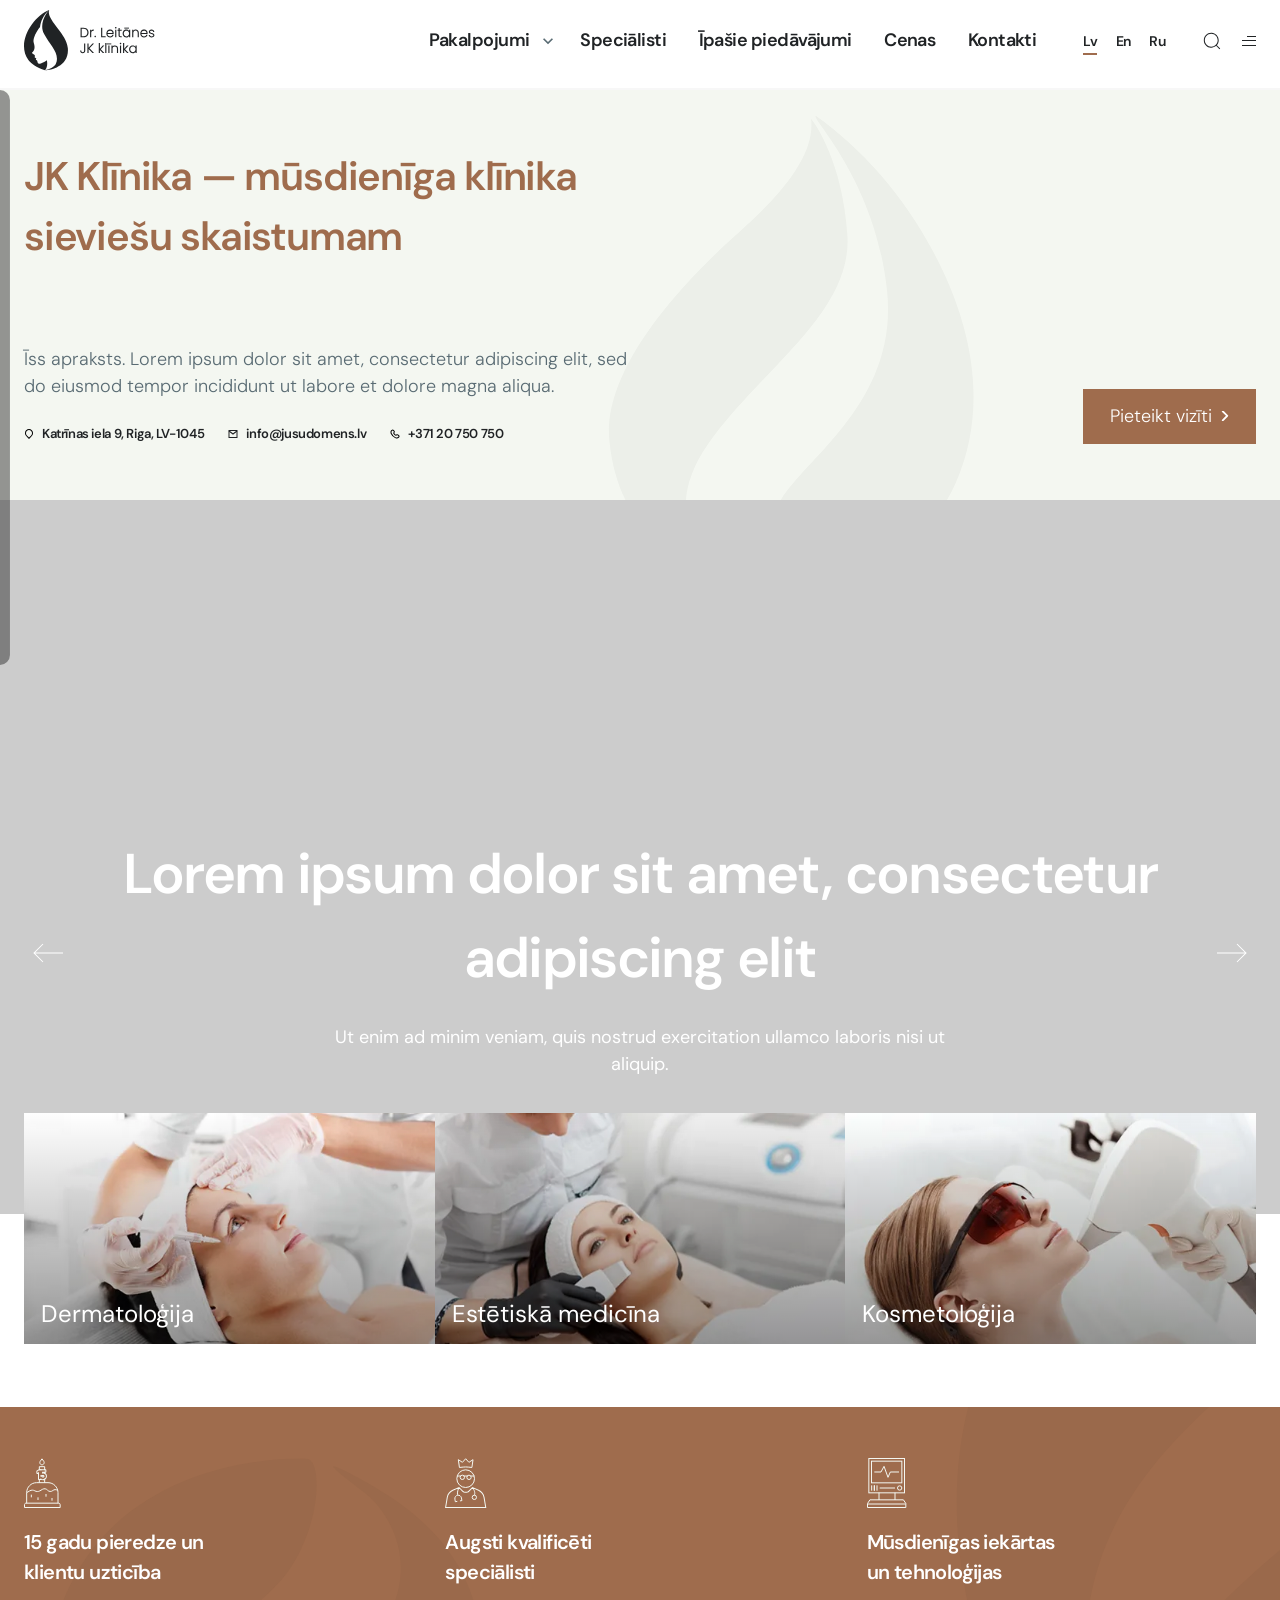
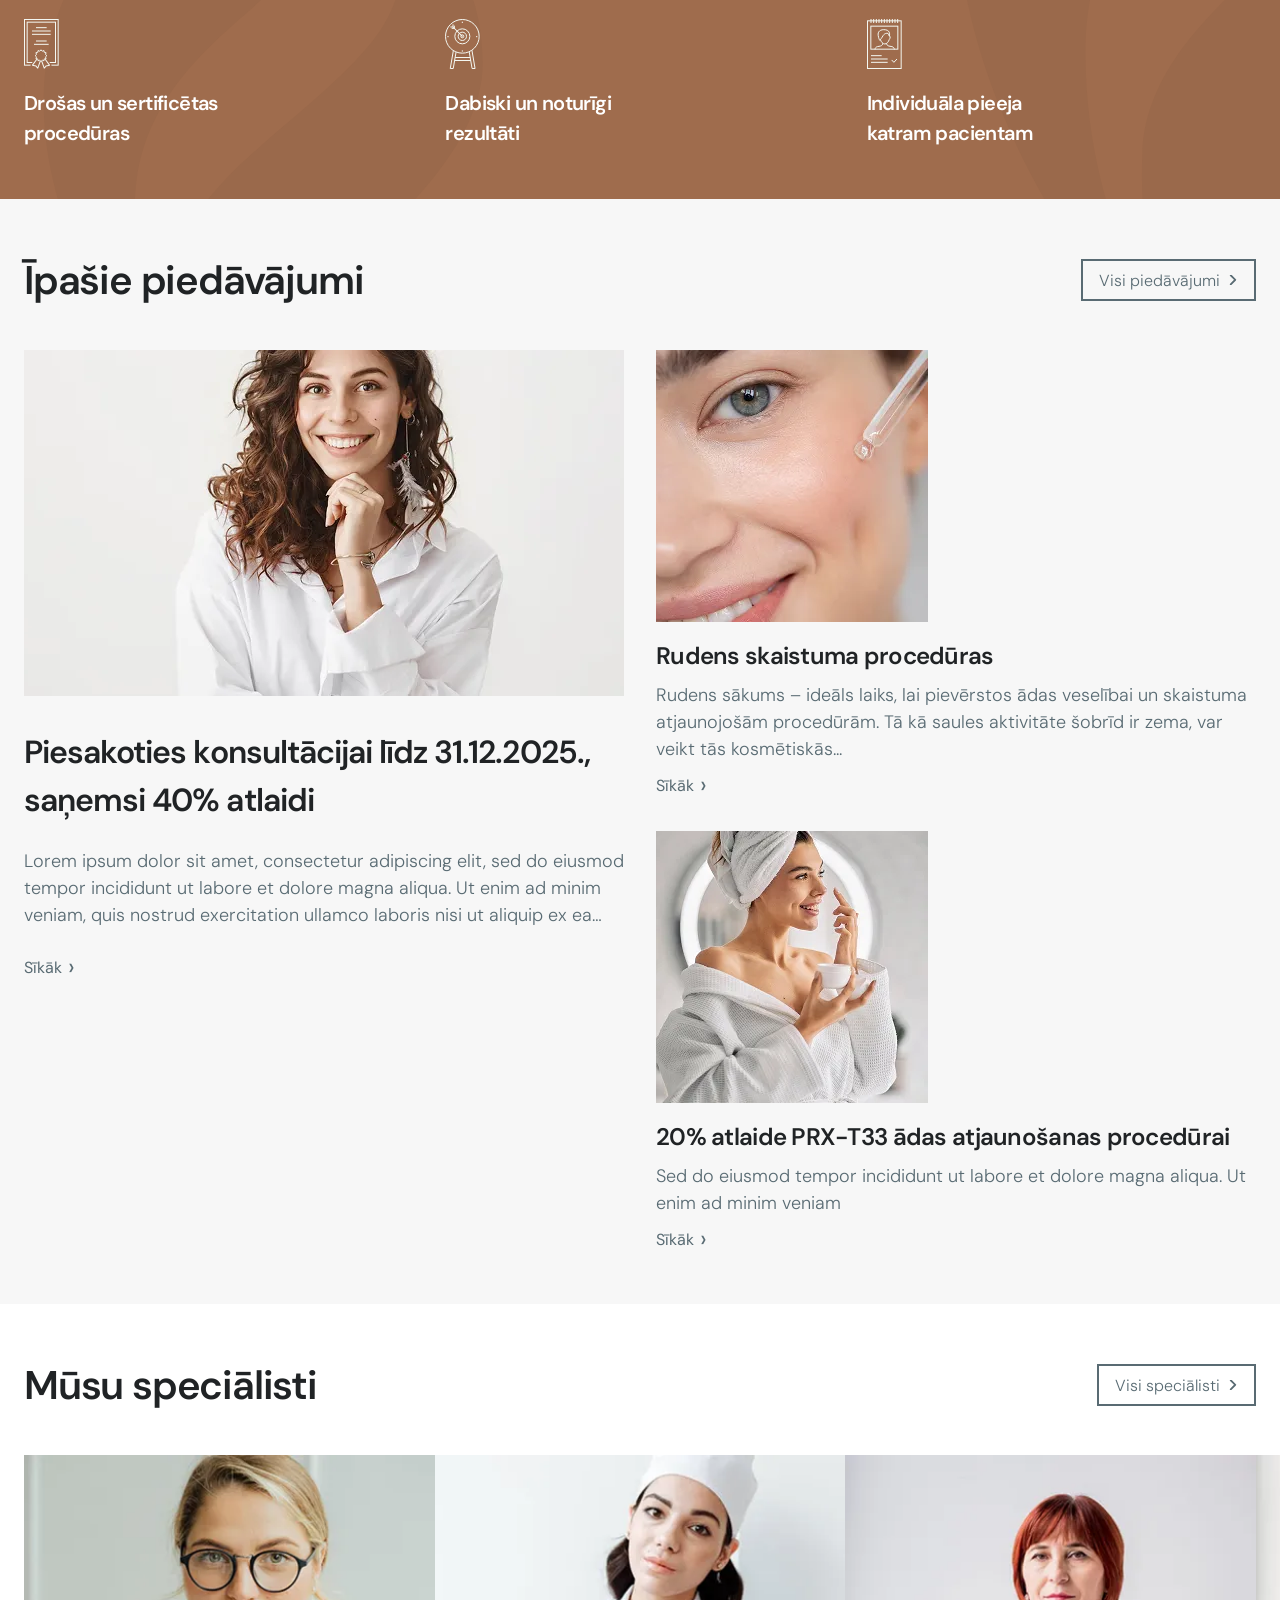
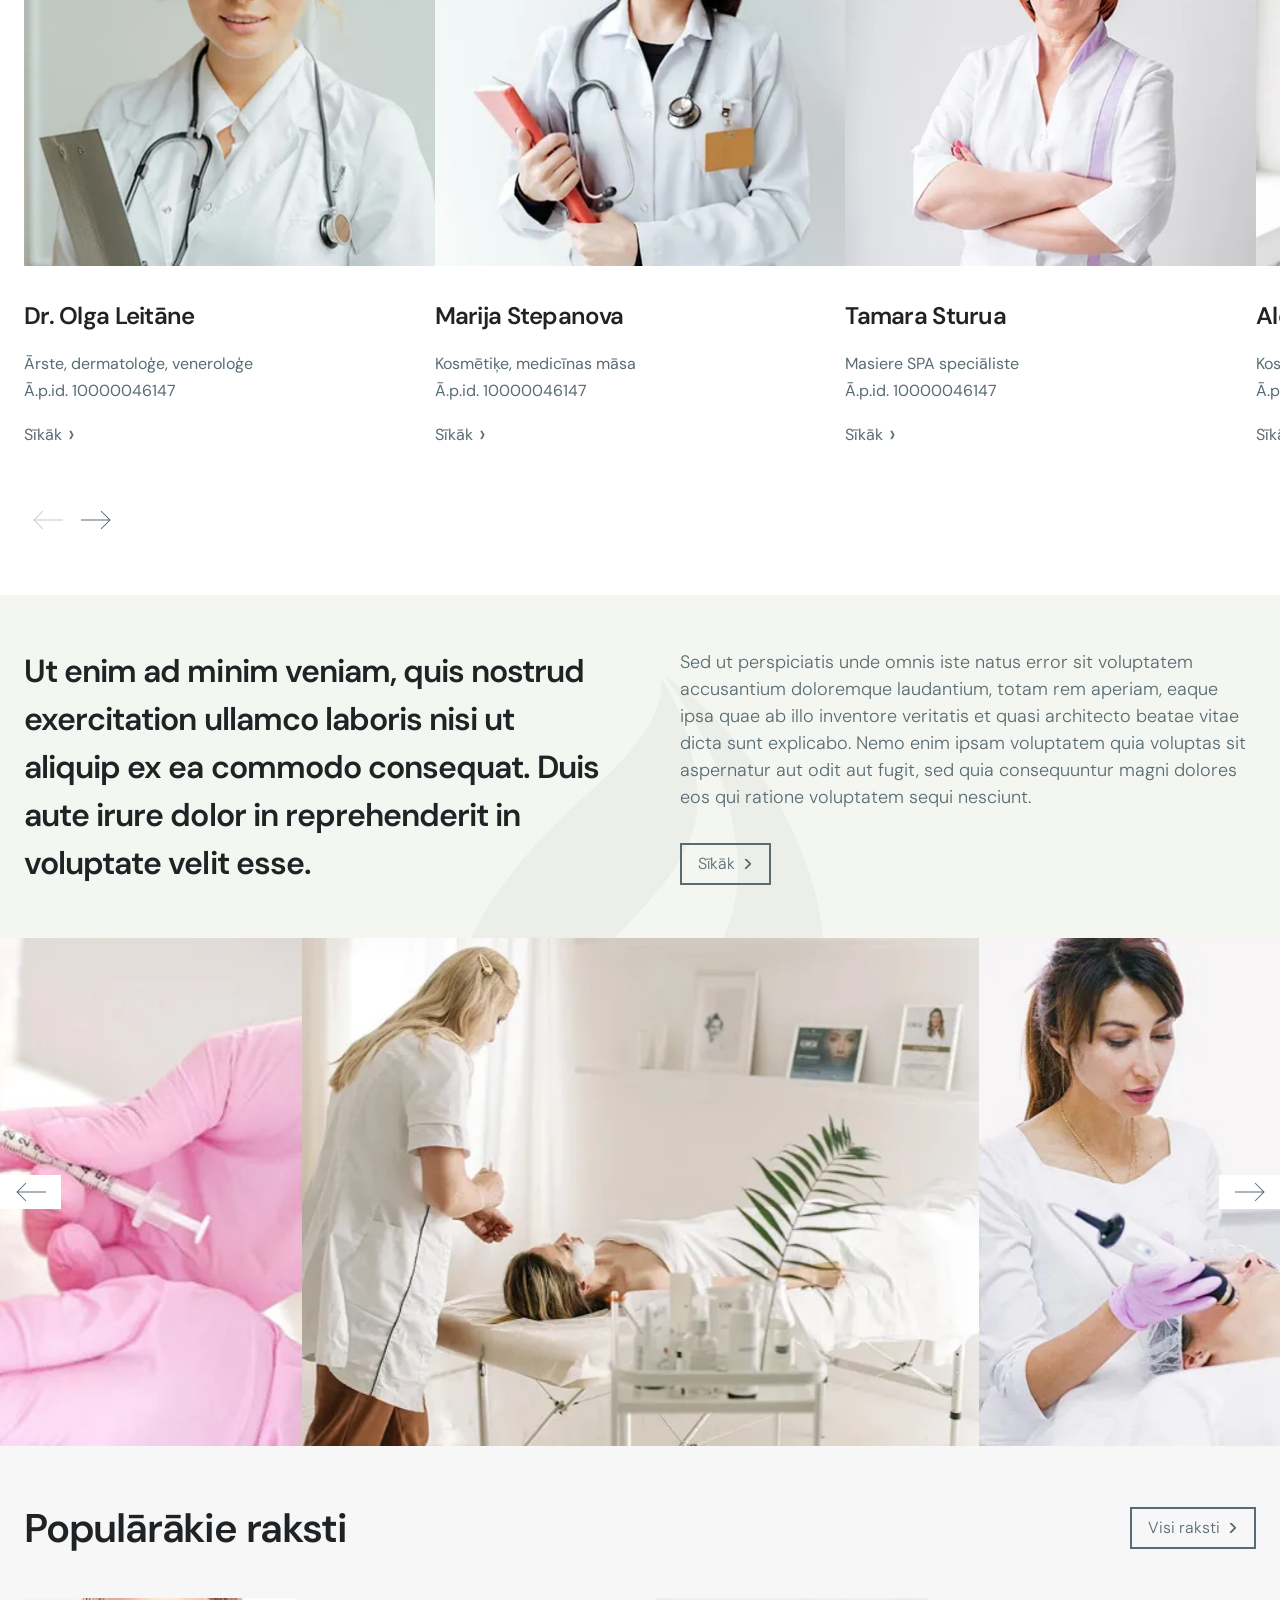
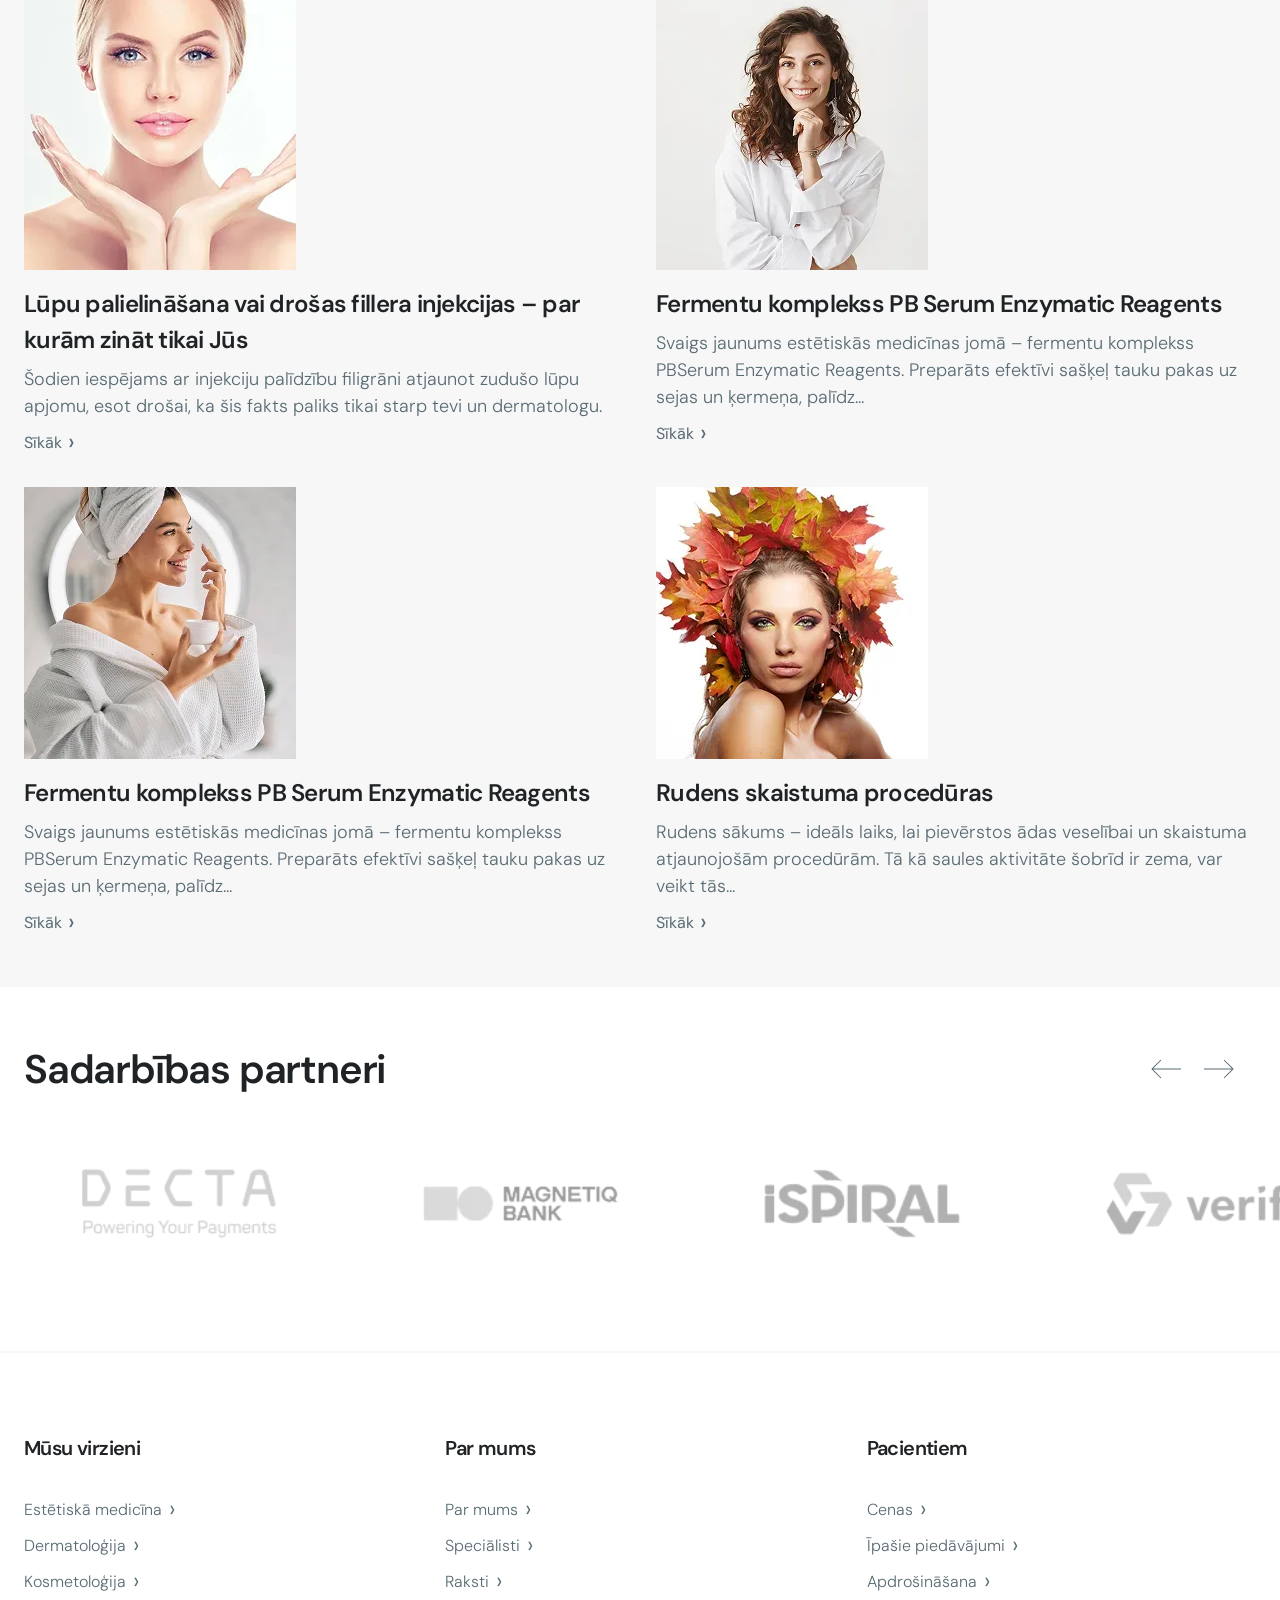
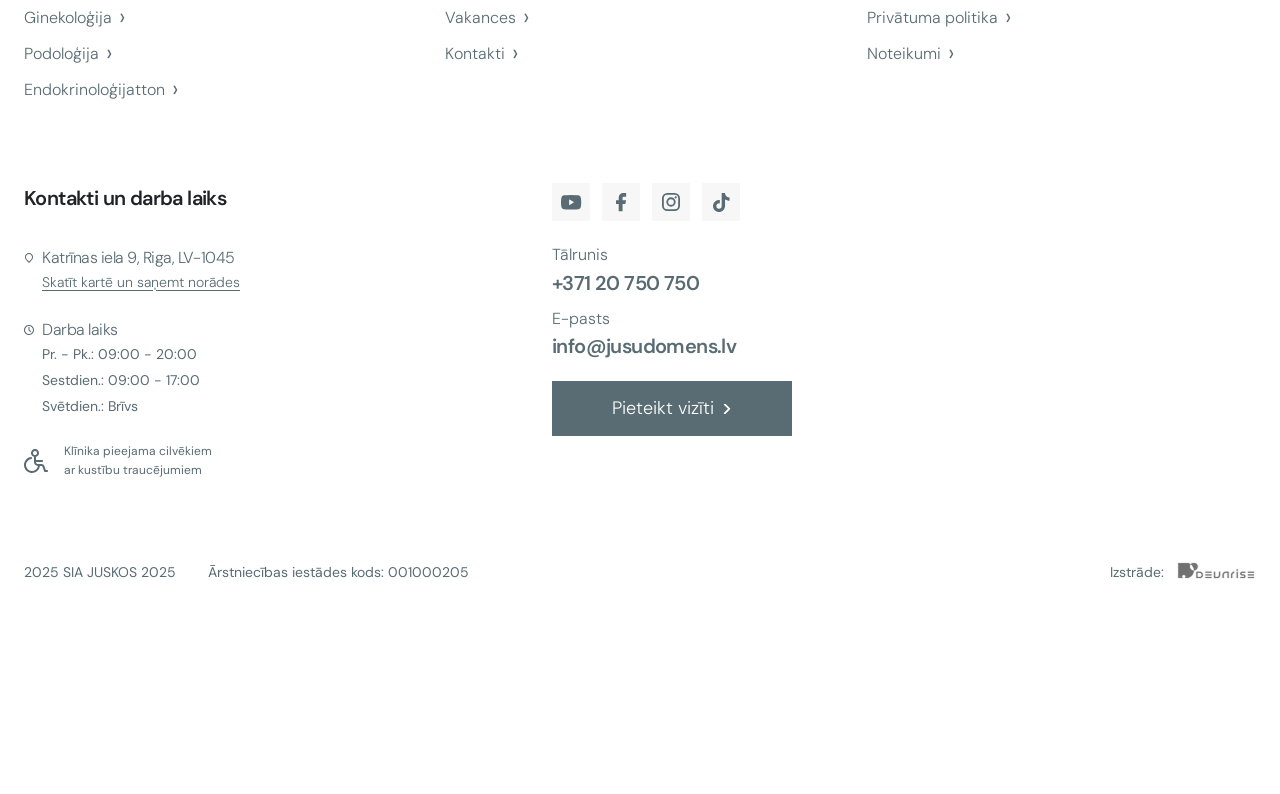
==== commit 9799ef84: "Update leitanes  build" ====
--- a/index.html
+++ b/index.html
@@ -11,19 +11,21 @@
 		<link rel="preload" href="./assets/fonts/DMSans-Bold.woff2" as="font" type="font/woff2" crossorigin="anonymous">
 		<link rel="shortcut icon" href="./assets/img/favicon.ico">
 		<title>Home</title>
-		<script type="module" crossorigin="" src="./js/app.min.js?v=1777377128378"></script>
-		<script type="module" crossorigin="" src="./js/gallery.min.js?v=1777377128378"></script>
-		<script type="module" crossorigin="" src="./js/gallery.min2.js?v=1777377128378"></script>
-		<script type="module" crossorigin="" src="./js/dynamic.min.js?v=1777377128378"></script>
-		<link rel="stylesheet" crossorigin="" href="./css/app.min.css?v=1777377128378">
-		<link rel="stylesheet" crossorigin="" href="./css/gallery.min2.css?v=1777377128378">
-		<link rel="stylesheet" crossorigin="" href="./css/gallery.min.css?v=1777377128378">
-		<link rel="stylesheet" crossorigin="" href="./css/index.min.css?v=1777377128378">
-		<link rel="stylesheet" crossorigin="" href="./css/advantages.min.css?v=1777377128378">
-		<link rel="stylesheet" crossorigin="" href="./css/wdgblog.min.css?v=1777377128378">
-		<link rel="stylesheet" crossorigin="" href="./css/cspecialist.min.css?v=1777377128378">
-		<link rel="stylesheet" crossorigin="" href="./css/cservice.min.css?v=1777377128378">
-		<link rel="stylesheet" crossorigin="" href="./css/cpost.min.css?v=1777377128378">
+		<script type="module" crossorigin="" src="./js/app.min.js?v=1778069547815"></script>
+		<script type="module" crossorigin="" src="./js/gallery.min.js?v=1778069547815"></script>
+		<script type="module" crossorigin="" src="./js/popup.min.js?v=1778069547815"></script>
+		<script type="module" crossorigin="" src="./js/gallery.min2.js?v=1778069547815"></script>
+		<script type="module" crossorigin="" src="./js/dynamic.min.js?v=1778069547815"></script>
+		<link rel="stylesheet" crossorigin="" href="./css/app.min.css?v=1778069547815">
+		<link rel="stylesheet" crossorigin="" href="./css/gallery.min2.css?v=1778069547815">
+		<link rel="stylesheet" crossorigin="" href="./css/popup.min.css?v=1778069547815">
+		<link rel="stylesheet" crossorigin="" href="./css/gallery.min.css?v=1778069547815">
+		<link rel="stylesheet" crossorigin="" href="./css/index.min.css?v=1778069547815">
+		<link rel="stylesheet" crossorigin="" href="./css/advantages.min.css?v=1778069547815">
+		<link rel="stylesheet" crossorigin="" href="./css/wdgblog.min.css?v=1778069547815">
+		<link rel="stylesheet" crossorigin="" href="./css/cspecialist.min.css?v=1778069547815">
+		<link rel="stylesheet" crossorigin="" href="./css/cservice.min.css?v=1778069547815">
+		<link rel="stylesheet" crossorigin="" href="./css/cpost.min.css?v=1778069547815">
 	</head>
 	<body>
 		<div class="wrapper">
@@ -1290,6 +1292,9 @@
 				<a href="single-news.html">single-news</a>
 			</li>
 			<li>
+				<a href="search-results.html">search-results</a>
+			</li>
+			<li>
 				<a href="privacy-policy.html">privacy-policy</a>
 			</li>
 			<li>
@@ -1315,6 +1320,9 @@
 			</li>
 			<li>
 				<a href="about.html">about</a>
+			</li>
+			<li>
+				<a href="404.html">404</a>
 			</li>
 		</ul>
 		<style>
--- a/css/app.min.css
+++ b/css/app.min.css
@@ -1 +1 @@
-@charset "UTF-8";*{border:0;margin:0;padding:0}*,:after,:before{box-sizing:border-box}:after,:before{display:inline-block}body,html{height:100%}body{line-height:1;scrollbar-gutter:stable;-ms-text-size-adjust:100%;-moz-text-size-adjust:100%;-webkit-text-size-adjust:100%;-webkit-font-smoothing:antialiased;-moz-osx-font-smoothing:grayscale}button,input,textarea{background-color:transparent;color:inherit;font-family:inherit;font-size:inherit;line-height:inherit}input,textarea{width:100%}label{display:inline-block}button,option,select{cursor:pointer}a{color:inherit;display:inline-block;text-decoration:none}ul li{list-style:none}img{height:auto;max-width:100%;vertical-align:middle}h1,h2,h3,h4,h5,h6{font-size:inherit;font-weight:inherit}@font-face{font-display:swap;font-family:DMSans;font-style:normal;font-weight:600;src:url(../assets/fonts/DMSans-SemiBold.woff2) format("woff2")}@font-face{font-display:swap;font-family:DMSans;font-style:normal;font-weight:400;src:url(../assets/fonts/DMSans-Regular.woff2) format("woff2")}@font-face{font-display:swap;font-family:DMSans;font-style:normal;font-weight:500;src:url(../assets/fonts/DMSans-Medium.woff2) format("woff2")}@font-face{font-display:swap;font-family:DMSans;font-style:normal;font-weight:300;src:url(../assets/fonts/DMSans-Light.woff2) format("woff2")}@font-face{font-display:swap;font-family:DMSans;font-style:normal;font-weight:700;src:url(../assets/fonts/DMSans-Bold.woff2) format("woff2")}html{scroll-behavior:smooth;scroll-padding-top:calc(var(--header-height, 5.5rem))}body{color:#202325;font-family:DMSans,sans-serif;line-height:150%;min-width:22.5rem;opacity:0;transition:opacity .3s ease 0s}[data-fls-scrolllock] body{overflow:hidden;overscroll-behavior:none;touch-action:none}[data-fls-loaded] body{opacity:1}.wrapper{display:flex;flex-direction:column;min-height:100%;overflow:clip}.wrapper>main{flex:1 1 auto}.wrapper>*{min-width:0}[class*=__container]{margin:0 auto;max-width:103rem;padding-left:1.5rem;padding-right:1.5rem}.title-h1,h1{letter-spacing:-.03em;line-height:150%}.title-h1,.title-h2,h1,h2{font-weight:600}.title-h2,h2{letter-spacing:-.03em;line-height:150%}.title-h3,h3{letter-spacing:-.03em;line-height:150%}.title-h3,.title-h4,h3,h4{font-weight:600}.title-h4,h4{letter-spacing:-.03em;line-height:150%}.title-h5,h5{font-weight:600;letter-spacing:-.03em;line-height:150%}.section-bg{background-color:#f7f7f7}._nowrap{white-space:nowrap}._heading{align-items:center;display:flex;gap:1rem;justify-content:space-between}.icon,img,video{display:block}.icon{flex:0 0 1.5rem;height:1.5rem;width:1.5rem}[class*=link-]{position:relative;white-space:nowrap}[class*=link-]:before{border-bottom:.0625rem solid;bottom:0;content:"";display:block;left:0;opacity:0;position:absolute;transition:all .3s ease 0s;width:0}.link-underline:before{opacity:1;width:100%}.effect-bounce{display:inline-block;overflow:hidden;padding-bottom:.25rem;position:relative}.effect-bounce:before{background-color:#9f6c4d;bottom:.3125rem;content:"";height:.125rem;left:0;opacity:0;pointer-events:none;position:absolute;transform:translateY(calc(100% + .125rem));transition:opacity .18s linear,transform .18s linear;width:100%}.effect-bounce._active:before{animation:none;opacity:1;transform:translateY(0)}@keyframes link-bounce-line{0%{opacity:1;transform:translateY(calc(100% + .125rem))}48%{transform:translateY(-.4375rem)}68%{transform:translateY(.1875rem)}84%{transform:translateY(-.125rem)}to{opacity:1;transform:translateY(0)}}._content{line-height:160%}._content li,._content p{color:#596b73;font-weight:300}._content ul li{padding-left:1.125rem;position:relative}._content ul li:before{background-color:#596b73;border:.125rem solid #fff;content:"";flex:0 0 0.625rem;height:.625rem;left:0;position:absolute;top:.5rem;width:.625rem}._content ol{padding-left:1.5rem}._content a{overflow-wrap:anywhere;text-decoration:underline transparent from-font;text-underline-offset:.1875rem;transition:text-decoration .3s ease 0s;word-break:break-word}._content blockquote{background-color:#f4f7f1;color:#596b73;font-weight:300;padding:1.5rem}._content>:last-child{margin-bottom:0}.mb-0{margin-bottom:0!important}.list-check{display:grid}.list-check li{align-items:flex-start;display:flex;gap:.75rem}.list-check li:before{background:#9f6c4d url(../assets/img/icons/check.svg) no-repeat 50%/.625rem;border-radius:50%;content:"";flex:0 0 1.125rem;height:1.125rem;position:relative;top:.375rem;width:1.125rem}.sr-only{height:.0625rem;margin:-.0625rem;overflow:hidden;padding:0;position:absolute;width:.0625rem;clip:rect(0,0,0,0);border:0;white-space:nowrap}.select{min-width:0}.select,.select__body{position:relative}.select__title{background-color:#fff;border:.0625rem solid #b4c5cd;border-radius:0;color:inherit;cursor:pointer;text-align:left;transition:border-color .3s ease,box-shadow .3s ease;width:100%}.select__value{align-items:center;display:flex;gap:.625rem;min-width:0;padding:.375rem 1.25rem}.select__value>*{flex:1 1 auto}.select__value:after{align-items:center;align-self:center;background:url("data:image/svg+xml;charset=utf-8,%3Csvg xmlns='http://www.w3.org/2000/svg' viewBox='0 0 12 8'%3E%3Cpath d='M1.41.59 6 5.17 10.59.59 12 2 6 8 0 2z'/%3E%3C/svg%3E") 50% no-repeat;content:"";display:flex;flex:0 0 0.5625rem;height:.5625rem;justify-content:center;transition:transform .3s ease;width:.5625rem}.select__value.--select-pseudo-label:before{content:attr(data-pseudo-label);opacity:.5}.select__content{color:#596b73;font-size:1.125rem;font-weight:300;line-height:160%;padding:0}.select__content,.select__text{flex:1 1 auto;overflow:hidden;text-overflow:ellipsis;white-space:nowrap}.select__input{background-color:transparent;height:100%;padding:0 .625rem;width:100%}.--select-active .select__input::placeholder{color:#000}.--select-focus .select__input::placeholder{opacity:.5}.select__options{background-color:#fff;border:.0625rem solid #596b73;border-radius:0;border-top:0;border-top-color:#596b73;box-shadow:-.0625rem 0 0 rgba(89,107,115,.9),.0625rem 0 0 rgba(89,107,115,.9),0 .0625rem 0 rgba(89,107,115,.9);color:#000;left:0;min-width:100%;padding:.625rem 0 .3125rem;position:absolute;top:calc(100% - .0625rem);transition:border-color .3s ease,box-shadow .3s ease;z-index:5}.select__scroll{max-height:12.5rem;overflow-x:hidden;overflow-y:auto}.select__option{color:inherit;cursor:pointer;padding:.3125rem .625rem;text-align:left;width:100%}.select__option.--select-selected{background-color:#eee}.select__row{align-items:center;display:inline-flex}.select--show-top .select__options{border:.0625rem solid #b4c5cd;border-bottom:0;border-radius:0;bottom:calc(100% - .0625rem);padding:.3125rem 0 .625rem;top:auto}.select.--select-open{box-shadow:none}.select.--select-open .select__title{border-color:#596b73;box-shadow:0 -.0625rem 0 rgba(89,107,115,.9),-.0625rem 0 0 rgba(89,107,115,.9),.0625rem 0 0 rgba(89,107,115,.9)}.select.--select-open .select__options{border-color:#596b73;box-shadow:-.0625rem 0 0 rgba(89,107,115,.9),.0625rem 0 0 rgba(89,107,115,.9),0 .0625rem 0 rgba(89,107,115,.9)}.select.--select-open .select__value:after{transform:rotate(-180deg)}.select.--select-focus{box-shadow:0 0 0 .0625rem rgba(89,107,115,.9)}.--select-tag{cursor:pointer}.spollers__item{border-bottom:.125rem solid #f7f7f7}.spollers__title{cursor:default;font-weight:600;letter-spacing:-.03em;line-height:150%;list-style:none;padding-block:1rem;padding-right:1.5rem;position:relative;text-align:left;width:100%}.spollers__title::-webkit-details-marker,.spollers__title::marker{display:none}.--spoller-init .spollers__title{cursor:pointer}.--spoller-init .spollers__title:after{background-color:#9f6c4d;content:"";height:.625rem;mask:url("data:image/svg+xml;charset=utf-8,%3Csvg xmlns='http://www.w3.org/2000/svg' viewBox='0 0 10 10'%3E%3Cpath d='M3.589 1.285a.75.75 0 0 0-1.06 1.06L5.182 5 2.53 7.654a.75.75 0 1 0 1.06 1.06l3.182-3.183a.75.75 0 0 0 0-1.06z'/%3E%3C/svg%3E") center/contain no-repeat;-webkit-mask:url("data:image/svg+xml;charset=utf-8,%3Csvg xmlns='http://www.w3.org/2000/svg' viewBox='0 0 10 10'%3E%3Cpath d='M3.589 1.285a.75.75 0 0 0-1.06 1.06L5.182 5 2.53 7.654a.75.75 0 1 0 1.06 1.06l3.182-3.183a.75.75 0 0 0 0-1.06z'/%3E%3C/svg%3E") center/contain no-repeat;position:absolute;right:0;top:50%;transform:translateY(-50%);transition:transform .5s ease 0s;width:.625rem}.--spoller-init .spollers__title.--spoller-active:after{transform:translateY(-50%) rotate(90deg)}.spollers__body{color:#596b73;padding-bottom:1rem}.languages{margin-inline:-.3125rem}.languages,.languages__item{align-items:center;display:flex}.languages__link{font-size:.875rem;font-weight:600;letter-spacing:-.03em;line-height:1;padding-block:.75rem;padding-inline:.3125rem}.languages__link:before{left:.3125rem;width:calc(100% - .625rem)}.header{background-color:#fff;border-bottom:.125rem solid #f7f7f7;isolation:isolate;min-height:5.625rem;padding-block:.625rem;position:sticky;top:0;z-index:160}.header:before{background-color:#fff;content:"";display:block;height:100%;inset:0;pointer-events:none;position:absolute;width:100%;z-index:3}.header__container{align-items:center;background-color:#fff;display:flex;position:relative;z-index:3}.header__brand{flex:1}.header__actions{align-items:center;display:flex}.header__search-panel{background-color:#fff;left:0;opacity:0;padding-block:5rem;pointer-events:none;position:absolute;top:100%;transform:translateY(-100%);transform-origin:top center;transition:transform .6s ease,opacity .6s ease,visibility 0s linear .6s;visibility:hidden;width:100%;z-index:2}.header._search-open .header__search-panel,[data-fls-search-open] .header__search-panel{opacity:1;pointer-events:auto;transform:translateY(0);transition:transform .6s ease,opacity .6s ease,visibility 0s linear 0s;visibility:visible}.header__services-panel{background-color:#fff;left:0;opacity:0;pointer-events:none;position:absolute;top:100%;transform:translateY(-100%);transition:transform .6s ease,opacity .6s ease,visibility 0s linear .6s;visibility:hidden;width:100%;z-index:2}.header._services-open .header__services-panel{opacity:1;pointer-events:auto;transform:translateY(0);transition:transform .6s ease,opacity .6s ease,visibility 0s linear 0s;visibility:visible}.header__overlay{background-color:hsla(0,0%,97%,.5);bottom:0;left:0;opacity:0;pointer-events:none;position:fixed;right:0;top:var(--header-height,5.5rem);transition:opacity .6s ease,visibility 0s linear .6s;visibility:hidden;z-index:1}.header._search-open .header__overlay,.header._services-open .header__overlay,[data-fls-menu-open] .header__overlay,[data-fls-search-open] .header__overlay{opacity:1;pointer-events:auto;transition:opacity .6s ease,visibility 0s linear 0s;visibility:visible}[data-fls-menu-open] .header__overlay{top:0}.header__burger{align-items:center;background-color:transparent;border:0;display:inline-flex;flex:0 0 2.125rem;height:2.125rem;justify-content:center;margin:-.75rem -.625rem;padding:.75rem .625rem;position:relative;width:2.125rem;z-index:5}.header__burger span,.header__burger:after,.header__burger:before{background-color:#202325;content:"";height:.0625rem;left:.625rem;position:absolute;transition:transform .3s ease,left .3s ease,top .3s ease,bottom .3s ease,background-color .3s ease,opacity .2s ease;width:.875rem}.header__burger:before{left:auto;right:.625rem;top:.75rem;width:.5625rem}.header__burger:after{bottom:.75rem}.header__burger span{position:absolute;top:calc(50% - .03125rem)}.header__burger._active span,[data-fls-menu-open] .header__burger span{opacity:0}.header__burger._active:before,[data-fls-menu-open] .header__burger:before{left:50%;top:calc(50% - .03125rem);transform:translateX(-50%) rotate(-45deg);width:.875rem}.header__burger._active:after,[data-fls-menu-open] .header__burger:after{bottom:calc(50% - .03125rem);left:50%;transform:translateX(-50%) rotate(45deg)}.menu__list{margin-inline:-.3125rem}.menu__item,.menu__list{align-items:center;display:flex}.menu__item .menu__arrow{margin:-.3125rem;padding:.3125rem}.menu__item .menu__arrow .icon{fill:#596b73;flex:0 0 0.625rem;height:.625rem;transition:rotate .3s ease 0s;width:.625rem}._services-open .menu__item .menu__arrow .icon{rotate:180deg}.menu__link{font-weight:600;letter-spacing:-.03em;padding-block:.75rem;padding-inline:.3125rem}.menu__link:before{left:.3125rem;width:calc(100% - .625rem)}.menu__services-toggle{align-items:center;display:inline-flex}.search__toggle{color:#202325;margin-inline:-.75rem;padding:.75rem;transition:color .3s ease 0s}.search__toggle .icon{fill:currentColor;height:1.125rem;width:1.125rem}.search-panel__form{display:flex;position:relative}.search-panel__field{flex:1 1 auto}.search-panel__input.input{padding-right:3.625rem}.search-panel__submit{color:#596b73;height:100%;padding-inline:1.25rem;position:absolute;right:0;top:0;transition:color .3s ease 0s}.search-panel__submit .icon{fill:currentColor;height:1.125rem;width:1.125rem}.services-submenu__grid{display:grid;grid-template-columns:repeat(6,1fr)}.services-submenu__column{display:grid;grid-template-rows:3.75rem 1fr}.services-submenu__title{line-height:1.3}.services-submenu__list{align-content:flex-start;display:grid;row-gap:.5rem}.services-submenu__list a{color:#596b73;display:inline-block;font-size:1rem;font-weight:300;line-height:160%;transition:color .3s ease 0s}.services-submenu__list a:after{color:currentColor;content:" ›";display:inline;font-size:1.5rem;left:0;line-height:1;position:relative;top:.125rem;transition:left .3s ease 0s;vertical-align:baseline;white-space:nowrap}.services-submenu__search{margin-top:3rem;position:relative}.services-submenu__field{display:block}.services-submenu__input.input{padding-right:3.625rem}.services-submenu__submit{color:#596b73;height:100%;padding-inline:1.25rem;position:absolute;right:0;top:0}.services-submenu__submit .icon{fill:currentColor;height:1.125rem;width:1.125rem}.panel-header{background-color:#fff;height:100vh;opacity:0;overflow-y:auto;pointer-events:none;position:fixed;right:0;top:0;transition:all .6s ease;translate:100% 0;visibility:hidden;width:100%;z-index:170}[data-fls-menu-open] .panel-header{opacity:1;pointer-events:auto;translate:0;visibility:visible}.panel-header__close{height:2.25rem;position:absolute;width:2.25rem}.panel-header__nav:not(:last-child){border-bottom:.125rem solid #f7f7f7}.panel-header__link{font-weight:600;letter-spacing:-.03em;line-height:150%}.panel-header__info{align-content:flex-start;display:grid}.panel-header__button{max-width:10.8125rem}.info-block{color:#596b73}.info-block__heading{align-items:center;display:flex;gap:.5rem}.info-block__heading .icon{fill:#596b73;flex:0 0 0.625rem;height:.625rem;width:.625rem}.info-block__title{font-size:1.25rem;font-weight:600;letter-spacing:-.03em;line-height:150%}.info-block__body{font-weight:300;line-height:160%;padding-left:1.125rem}.info-block a{font-size:.875rem;font-weight:300;line-height:150%;text-decoration:underline from-font;text-underline-offset:.1875rem;transition:color .3s ease 0s}.info-block__list{row-gap:.25rem}.contact-list,.info-block__list{align-content:flex-start;display:grid}.contact-list{color:#596b73;row-gap:.5rem}.contact-list__label{display:block;font-size:1rem;font-weight:300;line-height:160%}.contact-list__value{font-size:1.25rem;font-weight:600;letter-spacing:-.03em;line-height:150%}.socials-list{align-items:center;display:flex;gap:.75rem}.socials-list__link{align-items:center;background-color:#f7f7f7;display:inline-flex;height:2.375rem;justify-content:center;transition:background-color .3s ease 0s;width:2.375rem}.socials-list__link .icon{fill:#596b73;transition:fill .3s ease 0s}.footer{background-color:#fff;border-top:.125rem solid #f7f7f7}.footer__top{display:grid}.footer .footer-nav__title,.footer .footer__title{font-size:1.25rem;font-weight:600;letter-spacing:-.03em;line-height:150%}.footer__info{display:grid;row-gap:2.5rem}.footer__blocks{align-content:flex-start;display:grid;row-gap:1.5rem}.footer__block .info-block__title{font-size:1rem;font-weight:300;line-height:160%}.footer__block .info-block__body{font-size:.875rem;font-weight:400}.footer__accessibility{align-items:center;color:#596b73;display:flex;font-size:.75rem;gap:1rem;line-height:160%;max-width:12.375rem}.footer__contacts-wrap{align-content:flex-start;display:grid;row-gap:1.25rem}.footer__bottom{flex-wrap:wrap;gap:2rem 1rem;justify-content:space-between}.footer__bottom,.footer__meta{align-items:center;display:flex}.footer__meta{flex:1;flex-wrap:wrap}.footer__credit,.footer__meta{color:#596b73;font-size:.875rem;line-height:160%}.footer__credit{align-items:center;display:flex;gap:.75rem}.footer-nav__title{list-style:none}.footer-nav__title::-webkit-details-marker,.footer-nav__title::marker{display:none}.--spoller-init .footer-nav__title:after{background-color:#596b73;content:"";flex:0 0 0.625rem;height:.625rem;margin-left:.75rem;mask:url("data:image/svg+xml;charset=utf-8,%3Csvg xmlns='http://www.w3.org/2000/svg' viewBox='0 0 11 10'%3E%3Cpath d='m11.414 3.207-5 5a1 1 0 0 1-1.414 0l-5-5a1 1 0 1 1 1.414-1.414l4.293 4.293L10 1.793a1 1 0 0 1 1.414 1.414'/%3E%3C/svg%3E") center/contain no-repeat;-webkit-mask:url("data:image/svg+xml;charset=utf-8,%3Csvg xmlns='http://www.w3.org/2000/svg' viewBox='0 0 11 10'%3E%3Cpath d='m11.414 3.207-5 5a1 1 0 0 1-1.414 0l-5-5a1 1 0 1 1 1.414-1.414l4.293 4.293L10 1.793a1 1 0 0 1 1.414 1.414'/%3E%3C/svg%3E") center/contain no-repeat;transition:rotate .3s ease 0s,background-color .3s ease 0s;width:.625rem}.--spoller-init .footer-nav__title.--spoller-active:after{rotate:-180deg}.footer-nav__list{align-content:flex-start;display:grid;row-gap:.5rem}.footer-nav__list a{color:#596b73;display:inline-block;font-size:1rem;font-weight:300;line-height:160%;transition:color .3s ease 0s}.footer-nav__list a:after{color:currentColor;content:" ›";display:inline;font-size:1.5rem;left:0;line-height:1;position:relative;top:.125rem;transition:left .3s ease 0s;vertical-align:baseline;white-space:nowrap}:root{--iti-hover-color:rgba(0,0,0,.05);--iti-border-color:#ccc;--iti-dropdown-bg:#fff;--iti-icon-color:#555;--iti-spacer-horizontal:0.625rem;--iti-flag-width:1.25rem;--iti-flag-height:calc(var(--iti-flag-width)*3/4);--iti-globe-icon-size:1.0625rem;--iti-clear-icon-size:0.9375rem;--iti-border-width:0.0625rem;--iti-arrow-size:0.3125rem;--iti-arrow-width:0.09375rem;--iti-arrow-padding:0.4375rem;--iti-flag-sprite-width:244;--iti-flag-sprite-height:1;--iti-mobile-popup-margin:1.875rem}.iti{display:inline-block;position:relative}.iti *{box-sizing:border-box}.iti__a11y-text{height:.0625rem;width:.0625rem;clip:rect(.0625rem,.0625rem,.0625rem,.0625rem);overflow:hidden;position:absolute}.iti input.iti__tel-input,.iti input.iti__tel-input[type=tel],.iti input.iti__tel-input[type=text]{display:block;margin:0!important;min-width:100%;position:relative;z-index:0}.iti__country-container{bottom:0;left:0;padding:var(--iti-border-width);position:absolute;top:0}.iti__selected-country{align-items:center;background:none;border:0;border-radius:0;color:inherit;display:flex;font-family:inherit;font-size:inherit;font-weight:inherit;height:100%;line-height:inherit;margin:0;padding:0;position:relative;text-decoration:none;z-index:1}.iti__selected-country-primary{align-items:center;display:flex;height:100%;padding:0 var(--iti-arrow-padding) 0 var(--iti-spacer-horizontal)}.iti__arrow{border-bottom:var(--iti-arrow-width) solid var(--iti-icon-color);border-right:var(--iti-arrow-width) solid var(--iti-icon-color);box-sizing:border-box;height:var(--iti-arrow-size);margin-left:var(--iti-arrow-padding);margin-top:-.125rem;transform:rotate(45deg);width:var(--iti-arrow-size)}.iti__arrow--up{margin-top:.25rem;transform:rotate(-135deg)}.iti__dropdown-content{background-color:var(--iti-dropdown-bg);border-radius:.1875rem}.iti--inline-dropdown .iti__dropdown-content{border:var(--iti-border-width) solid var(--iti-border-color);box-shadow:.0625rem .0625rem .25rem rgba(0,0,0,.2)}.iti--inline-dropdown:not(.iti--container) .iti__dropdown-content{left:0;position:absolute;z-index:2}.iti__search-input{border-radius:.1875rem;border-width:0;padding-left:calc(var(--iti-spacer-horizontal) + var(--iti-globe-icon-size) + var(--iti-spacer-horizontal));padding-right:calc(var(--iti-spacer-horizontal) + var(--iti-clear-icon-size) + var(--iti-spacer-horizontal));width:100%}[dir=rtl] .iti__search-input{background-position:right .5rem center;padding-left:inherit;padding-right:1.875rem}.iti__search-input::-webkit-search-cancel-button{appearance:none}.iti__country,.iti__search-input{padding-bottom:.5rem;padding-top:.5rem}.iti__search-input-wrapper{align-items:center;border-bottom:.0625rem solid var(--iti-border-color);display:flex;position:relative}.iti__search-icon{display:flex;left:var(--iti-spacer-horizontal);pointer-events:none;position:absolute}[dir=rtl] .iti__search-icon{left:auto;right:var(--iti-spacer-horizontal)}.iti__search-icon-svg{display:block;fill:none;height:var(--iti-globe-icon-size);stroke:var(--iti-icon-color);stroke-width:3;width:var(--iti-globe-icon-size)}.iti__search-clear{align-items:center;background:transparent;border:0;border-radius:.1875rem;cursor:pointer;display:flex;justify-content:center;padding:calc(var(--iti-spacer-horizontal)/2);position:absolute;right:calc(var(--iti-spacer-horizontal)/2);transition:background-color .15s ease}.iti__search-clear .iti__search-clear-x{stroke-width:2}.iti__search-clear .iti__search-clear-bg{fill:var(--iti-icon-color)}.iti__search-clear-svg{display:block;height:var(--iti-clear-icon-size);width:var(--iti-clear-icon-size)}[dir=rtl] .iti__search-clear{left:var(--iti-spacer-horizontal);right:auto}.iti__search-clear:focus-visible,.iti__search-clear:hover{background:var(--iti-hover-color);outline:none}.iti__no-results{padding:1.875rem 0;text-align:center}.iti__country-list{cursor:pointer;list-style:none;margin:0;overflow-y:scroll;padding:0;-webkit-overflow-scrolling:touch}.iti--inline-dropdown .iti__country-list{max-height:11.5625rem}.iti--flexible-dropdown-width .iti__country-list{white-space:nowrap}.iti__country{align-items:center;display:flex;outline:none;padding-left:var(--iti-spacer-horizontal);padding-right:var(--iti-spacer-horizontal)}.iti__country-name{flex-grow:1}.iti__country-check{align-items:center;color:var(--iti-icon-color);display:flex;margin-left:var(--iti-spacer-horizontal)}.iti__country-check-svg{display:block;height:var(--iti-clear-icon-size);width:var(--iti-clear-icon-size)}.iti__country.iti__highlight{background-color:var(--iti-hover-color)}.iti__country-list .iti__flag{margin-right:var(--iti-spacer-horizontal)}[dir=rtl] .iti__country-list .iti__flag{margin-left:var(--iti-spacer-horizontal);margin-right:0}.iti__country-list .iti__flag{flex-shrink:0}.iti--allow-dropdown .iti__country-container:has(+input[disabled]) button.iti__selected-country,.iti--allow-dropdown .iti__country-container:has(+input[readonly]) button.iti__selected-country{cursor:not-allowed}.iti--allow-dropdown .iti__country-container:has(+input[disabled]) button.iti__selected-country .iti__arrow,.iti--allow-dropdown .iti__country-container:has(+input[readonly]) button.iti__selected-country .iti__arrow{visibility:hidden}.iti--allow-dropdown .iti__country-container:not(:has(+input[disabled])):not(:has(+input[readonly])) .iti__selected-country-primary:hover,.iti--allow-dropdown .iti__country-container:not(:has(+input[disabled])):not(:has(+input[readonly])) .iti__selected-country:has(+.iti__dropdown-content:hover) .iti__selected-country-primary{background-color:var(--iti-hover-color)}.iti .iti__selected-dial-code{margin-left:.25rem}.iti--container{left:-62.5rem;position:fixed;top:-62.5rem;z-index:1060}.iti--container:hover{cursor:pointer}.iti__hide{display:none}.iti__v-hide{visibility:hidden}.iti--fullscreen-popup.iti--container{background-color:rgba(0,0,0,.5);bottom:0;display:flex;flex-direction:column;justify-content:flex-start;left:0;padding:var(--iti-mobile-popup-margin);position:fixed;right:0;top:0}.iti--fullscreen-popup .iti__dropdown-content{display:flex;flex-direction:column;max-height:100%;position:relative}.iti--fullscreen-popup .iti__country,.iti--fullscreen-popup .iti__search-input{padding-bottom:.625rem;padding-top:.625rem}.iti--fullscreen-popup .iti__country{line-height:1.5em;padding-left:.625rem;padding-right:.625rem}.iti__flag{--iti-flag-offset:100;background-image:image-set(var(--iti-path-flags-1x) 1x,var(--iti-path-flags-2x) 2x);background-position:calc(var(--iti-flag-offset)*var(--iti-flag-width)) 0;background-repeat:no-repeat;background-size:calc(var(--iti-flag-sprite-width)*var(--iti-flag-width)) calc(var(--iti-flag-sprite-height)*var(--iti-flag-height));border-radius:.0625rem;box-shadow:0 0 .0625rem 0 #888;height:var(--iti-flag-height);width:var(--iti-flag-width)}.iti__loading{background:none;box-shadow:none;position:relative}.iti__loading:after{animation:iti-spinner 1s linear infinite;border:.125rem solid var(--iti-icon-color);border-radius:50%;border-right:.125rem solid transparent;box-sizing:border-box;content:"";height:var(--iti-flag-height);inset:0;margin:auto;position:absolute;width:var(--iti-flag-height)}@keyframes iti-spinner{to{transform:rotate(1turn)}}.iti__ac{--iti-flag-offset:0}.iti__ad{--iti-flag-offset:-1}.iti__ae{--iti-flag-offset:-2}.iti__af{--iti-flag-offset:-3}.iti__ag{--iti-flag-offset:-4}.iti__ai{--iti-flag-offset:-5}.iti__al{--iti-flag-offset:-6}.iti__am{--iti-flag-offset:-7}.iti__ao{--iti-flag-offset:-8}.iti__ar{--iti-flag-offset:-9}.iti__as{--iti-flag-offset:-10}.iti__at{--iti-flag-offset:-11}.iti__au{--iti-flag-offset:-12}.iti__aw{--iti-flag-offset:-13}.iti__ax{--iti-flag-offset:-14}.iti__az{--iti-flag-offset:-15}.iti__ba{--iti-flag-offset:-16}.iti__bb{--iti-flag-offset:-17}.iti__bd{--iti-flag-offset:-18}.iti__be{--iti-flag-offset:-19}.iti__bf{--iti-flag-offset:-20}.iti__bg{--iti-flag-offset:-21}.iti__bh{--iti-flag-offset:-22}.iti__bi{--iti-flag-offset:-23}.iti__bj{--iti-flag-offset:-24}.iti__bl{--iti-flag-offset:-25}.iti__bm{--iti-flag-offset:-26}.iti__bn{--iti-flag-offset:-27}.iti__bo{--iti-flag-offset:-28}.iti__bq{--iti-flag-offset:-29}.iti__br{--iti-flag-offset:-30}.iti__bs{--iti-flag-offset:-31}.iti__bt{--iti-flag-offset:-32}.iti__bw{--iti-flag-offset:-33}.iti__by{--iti-flag-offset:-34}.iti__bz{--iti-flag-offset:-35}.iti__ca{--iti-flag-offset:-36}.iti__cc{--iti-flag-offset:-37}.iti__cd{--iti-flag-offset:-38}.iti__cf{--iti-flag-offset:-39}.iti__cg{--iti-flag-offset:-40}.iti__ch{--iti-flag-offset:-41}.iti__ci{--iti-flag-offset:-42}.iti__ck{--iti-flag-offset:-43}.iti__cl{--iti-flag-offset:-44}.iti__cm{--iti-flag-offset:-45}.iti__cn{--iti-flag-offset:-46}.iti__co{--iti-flag-offset:-47}.iti__cr{--iti-flag-offset:-48}.iti__cu{--iti-flag-offset:-49}.iti__cv{--iti-flag-offset:-50}.iti__cw{--iti-flag-offset:-51}.iti__cx{--iti-flag-offset:-52}.iti__cy{--iti-flag-offset:-53}.iti__cz{--iti-flag-offset:-54}.iti__de{--iti-flag-offset:-55}.iti__dj{--iti-flag-offset:-56}.iti__dk{--iti-flag-offset:-57}.iti__dm{--iti-flag-offset:-58}.iti__do{--iti-flag-offset:-59}.iti__dz{--iti-flag-offset:-60}.iti__ec{--iti-flag-offset:-61}.iti__ee{--iti-flag-offset:-62}.iti__eg{--iti-flag-offset:-63}.iti__eh{--iti-flag-offset:-64}.iti__er{--iti-flag-offset:-65}.iti__es{--iti-flag-offset:-66}.iti__et{--iti-flag-offset:-67}.iti__fi{--iti-flag-offset:-68}.iti__fj{--iti-flag-offset:-69}.iti__fk{--iti-flag-offset:-70}.iti__fm{--iti-flag-offset:-71}.iti__fo{--iti-flag-offset:-72}.iti__fr{--iti-flag-offset:-73}.iti__ga{--iti-flag-offset:-74}.iti__gb{--iti-flag-offset:-75}.iti__gd{--iti-flag-offset:-76}.iti__ge{--iti-flag-offset:-77}.iti__gf{--iti-flag-offset:-78}.iti__gg{--iti-flag-offset:-79}.iti__gh{--iti-flag-offset:-80}.iti__gi{--iti-flag-offset:-81}.iti__gl{--iti-flag-offset:-82}.iti__gm{--iti-flag-offset:-83}.iti__gn{--iti-flag-offset:-84}.iti__gp{--iti-flag-offset:-85}.iti__gq{--iti-flag-offset:-86}.iti__gr{--iti-flag-offset:-87}.iti__gt{--iti-flag-offset:-88}.iti__gu{--iti-flag-offset:-89}.iti__gw{--iti-flag-offset:-90}.iti__gy{--iti-flag-offset:-91}.iti__hk{--iti-flag-offset:-92}.iti__hn{--iti-flag-offset:-93}.iti__hr{--iti-flag-offset:-94}.iti__ht{--iti-flag-offset:-95}.iti__hu{--iti-flag-offset:-96}.iti__id{--iti-flag-offset:-97}.iti__ie{--iti-flag-offset:-98}.iti__il{--iti-flag-offset:-99}.iti__im{--iti-flag-offset:-100}.iti__in{--iti-flag-offset:-101}.iti__io{--iti-flag-offset:-102}.iti__iq{--iti-flag-offset:-103}.iti__ir{--iti-flag-offset:-104}.iti__is{--iti-flag-offset:-105}.iti__it{--iti-flag-offset:-106}.iti__je{--iti-flag-offset:-107}.iti__jm{--iti-flag-offset:-108}.iti__jo{--iti-flag-offset:-109}.iti__jp{--iti-flag-offset:-110}.iti__ke{--iti-flag-offset:-111}.iti__kg{--iti-flag-offset:-112}.iti__kh{--iti-flag-offset:-113}.iti__ki{--iti-flag-offset:-114}.iti__km{--iti-flag-offset:-115}.iti__kn{--iti-flag-offset:-116}.iti__kp{--iti-flag-offset:-117}.iti__kr{--iti-flag-offset:-118}.iti__kw{--iti-flag-offset:-119}.iti__ky{--iti-flag-offset:-120}.iti__kz{--iti-flag-offset:-121}.iti__la{--iti-flag-offset:-122}.iti__lb{--iti-flag-offset:-123}.iti__lc{--iti-flag-offset:-124}.iti__li{--iti-flag-offset:-125}.iti__lk{--iti-flag-offset:-126}.iti__lr{--iti-flag-offset:-127}.iti__ls{--iti-flag-offset:-128}.iti__lt{--iti-flag-offset:-129}.iti__lu{--iti-flag-offset:-130}.iti__lv{--iti-flag-offset:-131}.iti__ly{--iti-flag-offset:-132}.iti__ma{--iti-flag-offset:-133}.iti__mc{--iti-flag-offset:-134}.iti__md{--iti-flag-offset:-135}.iti__me{--iti-flag-offset:-136}.iti__mf{--iti-flag-offset:-137}.iti__mg{--iti-flag-offset:-138}.iti__mh{--iti-flag-offset:-139}.iti__mk{--iti-flag-offset:-140}.iti__ml{--iti-flag-offset:-141}.iti__mm{--iti-flag-offset:-142}.iti__mn{--iti-flag-offset:-143}.iti__mo{--iti-flag-offset:-144}.iti__mp{--iti-flag-offset:-145}.iti__mq{--iti-flag-offset:-146}.iti__mr{--iti-flag-offset:-147}.iti__ms{--iti-flag-offset:-148}.iti__mt{--iti-flag-offset:-149}.iti__mu{--iti-flag-offset:-150}.iti__mv{--iti-flag-offset:-151}.iti__mw{--iti-flag-offset:-152}.iti__mx{--iti-flag-offset:-153}.iti__my{--iti-flag-offset:-154}.iti__mz{--iti-flag-offset:-155}.iti__na{--iti-flag-offset:-156}.iti__nc{--iti-flag-offset:-157}.iti__ne{--iti-flag-offset:-158}.iti__nf{--iti-flag-offset:-159}.iti__ng{--iti-flag-offset:-160}.iti__ni{--iti-flag-offset:-161}.iti__nl{--iti-flag-offset:-162}.iti__no{--iti-flag-offset:-163}.iti__np{--iti-flag-offset:-164}.iti__nr{--iti-flag-offset:-165}.iti__nu{--iti-flag-offset:-166}.iti__nz{--iti-flag-offset:-167}.iti__om{--iti-flag-offset:-168}.iti__pa{--iti-flag-offset:-169}.iti__pe{--iti-flag-offset:-170}.iti__pf{--iti-flag-offset:-171}.iti__pg{--iti-flag-offset:-172}.iti__ph{--iti-flag-offset:-173}.iti__pk{--iti-flag-offset:-174}.iti__pl{--iti-flag-offset:-175}.iti__pm{--iti-flag-offset:-176}.iti__pr{--iti-flag-offset:-177}.iti__ps{--iti-flag-offset:-178}.iti__pt{--iti-flag-offset:-179}.iti__pw{--iti-flag-offset:-180}.iti__py{--iti-flag-offset:-181}.iti__qa{--iti-flag-offset:-182}.iti__re{--iti-flag-offset:-183}.iti__ro{--iti-flag-offset:-184}.iti__rs{--iti-flag-offset:-185}.iti__ru{--iti-flag-offset:-186}.iti__rw{--iti-flag-offset:-187}.iti__sa{--iti-flag-offset:-188}.iti__sb{--iti-flag-offset:-189}.iti__sc{--iti-flag-offset:-190}.iti__sd{--iti-flag-offset:-191}.iti__se{--iti-flag-offset:-192}.iti__sg{--iti-flag-offset:-193}.iti__sh{--iti-flag-offset:-194}.iti__si{--iti-flag-offset:-195}.iti__sj{--iti-flag-offset:-196}.iti__sk{--iti-flag-offset:-197}.iti__sl{--iti-flag-offset:-198}.iti__sm{--iti-flag-offset:-199}.iti__sn{--iti-flag-offset:-200}.iti__so{--iti-flag-offset:-201}.iti__sr{--iti-flag-offset:-202}.iti__ss{--iti-flag-offset:-203}.iti__st{--iti-flag-offset:-204}.iti__sv{--iti-flag-offset:-205}.iti__sx{--iti-flag-offset:-206}.iti__sy{--iti-flag-offset:-207}.iti__sz{--iti-flag-offset:-208}.iti__tc{--iti-flag-offset:-209}.iti__td{--iti-flag-offset:-210}.iti__tg{--iti-flag-offset:-211}.iti__th{--iti-flag-offset:-212}.iti__tj{--iti-flag-offset:-213}.iti__tk{--iti-flag-offset:-214}.iti__tl{--iti-flag-offset:-215}.iti__tm{--iti-flag-offset:-216}.iti__tn{--iti-flag-offset:-217}.iti__to{--iti-flag-offset:-218}.iti__tr{--iti-flag-offset:-219}.iti__tt{--iti-flag-offset:-220}.iti__tv{--iti-flag-offset:-221}.iti__tw{--iti-flag-offset:-222}.iti__tz{--iti-flag-offset:-223}.iti__ua{--iti-flag-offset:-224}.iti__ug{--iti-flag-offset:-225}.iti__us{--iti-flag-offset:-226}.iti__uy{--iti-flag-offset:-227}.iti__uz{--iti-flag-offset:-228}.iti__va{--iti-flag-offset:-229}.iti__vc{--iti-flag-offset:-230}.iti__ve{--iti-flag-offset:-231}.iti__vg{--iti-flag-offset:-232}.iti__vi{--iti-flag-offset:-233}.iti__vn{--iti-flag-offset:-234}.iti__vu{--iti-flag-offset:-235}.iti__wf{--iti-flag-offset:-236}.iti__ws{--iti-flag-offset:-237}.iti__xk{--iti-flag-offset:-238}.iti__ye{--iti-flag-offset:-239}.iti__yt{--iti-flag-offset:-240}.iti__za{--iti-flag-offset:-241}.iti__zm{--iti-flag-offset:-242}.iti__zw{--iti-flag-offset:-243}.iti__globe{align-items:center;background:none;box-shadow:none;display:flex;height:var(--iti-globe-icon-size);justify-content:center;padding:0}.iti__globe .iti__globe-svg{fill:var(--iti-icon-color);height:100%;width:100%}@supports(-webkit-appearance:none) and (not (background:-webkit-canvas(foo))){.iti__tel-input:focus{outline-offset:.0625rem}}input[type=email],input[type=tel],input[type=text],textarea{-webkit-appearance:none;-moz-appearance:none;appearance:none}.input{background-color:#fff;border:.0625rem solid #b4c5cd;border-radius:0;caret-color:inherit;color:#596b73;display:block;font-weight:300;line-height:160%;outline:0;padding:.375rem 1.25rem;transition:border-color .3s ease,box-shadow .3s ease;width:100%}.input.--form-focus,.input:focus,.input:focus-visible{border-color:#596b73;box-shadow:0 0 0 .0625rem rgba(89,107,115,.9)}.input[placeholder]:not([data-fls-placeholder-nohiden])::placeholder{color:#596b73;transition:opacity .3s}.input[placeholder]:not([data-fls-placeholder-nohiden]):focus::placeholder{opacity:0}textarea.input{padding:.625rem 1.25rem;resize:vertical}.input_phone{display:block;padding:0!important}.input_phone .iti{color:inherit;width:100%;--iti-border-color:#b4c5cd;--iti-hover-color:rgba(#596b73,0.08);--iti-icon-color:#596b73;--iti-spacer-horizontal:1.25rem;--iti-path-flags-1x:url(../assets/img/icons/flags.webp);--iti-path-flags-2x:url(../assets/img/icons/flags@2x.webp)}.input_phone .iti__tel-input{background-color:transparent;border:0;color:inherit;font:inherit;min-width:0;outline:0;padding:.375rem 1.25rem;width:100%}.input_phone .iti__tel-input::placeholder{color:#596b73;transition:opacity .3s}.input_phone .iti__tel-input:focus::placeholder{opacity:0}.input_phone .iti__selected-country{outline:0}.input_phone .iti__selected-country-primary{transition:background-color .3s ease}.input_phone .iti__dropdown-content{border-radius:0;color:#202325}.input_phone:focus-within{border-color:#596b73;box-shadow:0 0 0 .0625rem rgba(89,107,115,.9)}.qs-datepicker-container{color:#000;display:-webkit-box;display:-ms-flexbox;display:flex;font-family:sans-serif;font-size:1rem;margin:.3125rem;position:absolute;width:15.625em;-webkit-box-orient:vertical;-webkit-box-direction:normal;background:#000;border-left:.0625rem solid #f1ad70;border-right:.0625rem solid #fff;-webkit-box-shadow:0 1.25em 1.25em -.9375em rgba(0,0,0,.3);box-shadow:0 1.25em 1.25em -.9375em rgba(0,0,0,.3);-ms-flex-direction:column;flex-direction:column;overflow:hidden;padding:.3125rem;-webkit-user-select:none;-moz-user-select:none;-ms-user-select:none;user-select:none;z-index:9001}.qs-datepicker-container:after,.qs-datepicker-container:before{background-image:linear-gradient(90deg,#f1ad70 0,#fffdf2);content:"";height:.125rem;left:0;position:absolute;width:100%;z-index:2}.qs-datepicker-container:before{top:0}.qs-datepicker-container:after{bottom:0}.qs-datepicker-container *{-webkit-box-sizing:border-box;box-sizing:border-box}.qs-datepicker-container.qs-centered{left:50%;position:fixed;top:50%;-webkit-transform:translate(-50%,-50%);-ms-transform:translate(-50%,-50%);transform:translate(-50%,-50%)}.qs-datepicker-container.qs-hidden{display:none}.qs-datepicker .qs-overlay{background:rgba(0,0,0,.75);color:#fff;display:-webkit-box;display:-ms-flexbox;display:flex;height:100%;left:0;opacity:1;padding:.5em;position:absolute;top:0;-webkit-transition:opacity .3s;transition:opacity .3s;width:100%;z-index:1;-webkit-box-orient:vertical;-webkit-box-direction:normal;-ms-flex-direction:column;flex-direction:column}.qs-datepicker .qs-overlay.qs-hidden{opacity:0;z-index:-1}.qs-datepicker .qs-overlay .qs-overlay-year{background:transparent;border:none;border-bottom:.0625rem solid #fff;border-radius:0;color:#fff;display:block;font-size:.875em;margin:0 auto;padding:.25em 0;text-align:center;width:80%}.qs-datepicker .qs-overlay .qs-overlay-year::-webkit-inner-spin-button{-webkit-appearance:none}.qs-datepicker .qs-overlay .qs-close{cursor:pointer;padding:.5em;position:absolute;right:0;top:0}.qs-datepicker .qs-overlay .qs-submit{background:hsla(0,0%,50%,.4);border:.0625rem solid #fff;border-radius:.26392em;cursor:pointer;margin:0 auto auto;padding:.5em}.qs-datepicker .qs-overlay .qs-submit.qs-disabled{border-color:grey;color:grey;cursor:not-allowed}.qs-datepicker .qs-overlay .qs-overlay-month-container{display:-webkit-box;display:-ms-flexbox;display:flex;-ms-flex-wrap:wrap;flex-wrap:wrap;-webkit-box-flex:1;-ms-flex-positive:1;flex-grow:1}.qs-datepicker .qs-overlay .qs-overlay-month{display:-webkit-box;display:-ms-flexbox;display:flex;-webkit-box-pack:center;-ms-flex-pack:center;justify-content:center;-webkit-box-align:center;-ms-flex-align:center;align-items:center;cursor:pointer;opacity:.5;-webkit-transition:opacity .15s;transition:opacity .15s;width:33.33333%}.qs-datepicker .qs-overlay .qs-overlay-month.active,.qs-datepicker .qs-overlay .qs-overlay-month:hover{opacity:1}.qs-datepicker .qs-controls{display:-webkit-box;display:-ms-flexbox;display:flex;width:100%;-webkit-box-pack:justify;-ms-flex-pack:justify;justify-content:space-between;-webkit-box-align:center;-ms-flex-align:center;align-items:center;-webkit-box-flex:1;-ms-flex-positive:1;flex-grow:1;-ms-flex-negative:0;background:#000;color:#fff;-webkit-filter:blur(0);filter:blur(0);flex-shrink:0;-webkit-transition:-webkit-filter .3s;transition:-webkit-filter .3s;transition:filter .3s;transition:filter .3s,-webkit-filter .3s}.qs-datepicker .qs-controls.qs-blur{-webkit-filter:blur(.3125rem);filter:blur(.3125rem)}.qs-datepicker .qs-arrow{border-radius:.26392em;cursor:pointer;height:1.5625em;position:relative;-webkit-transition:background .15s;transition:background .15s;width:1.5625em}.qs-datepicker .qs-arrow:hover{background:rgba(0,0,0,.1)}.qs-datepicker .qs-arrow:hover.qs-left:after{border-right-color:#000}.qs-datepicker .qs-arrow:hover.qs-right:after{border-left-color:#000}.qs-datepicker .qs-arrow:after{border:.39062em solid transparent;content:"";position:absolute;top:50%;-webkit-transition:border .2s;transition:border .2s}.qs-datepicker .qs-arrow.qs-left:after{border-right-color:grey;right:50%;-webkit-transform:translate(25%,-50%);-ms-transform:translate(25%,-50%);transform:translate(25%,-50%)}.qs-datepicker .qs-arrow.qs-right:after{border-left-color:grey;left:50%;-webkit-transform:translate(-25%,-50%);-ms-transform:translate(-25%,-50%);transform:translate(-25%,-50%)}.qs-datepicker .qs-month-year{border-bottom:.0625rem solid transparent;cursor:pointer;font-weight:700;-webkit-transition:border .2s;transition:border .2s}.qs-datepicker .qs-month-year:hover{border-bottom:.0625rem solid grey}.qs-datepicker .qs-month-year:active:focus,.qs-datepicker .qs-month-year:focus{outline:none}.qs-datepicker .qs-month{padding-right:.5ex}.qs-datepicker .qs-year{padding-left:.5ex}.qs-datepicker .qs-squares{color:#fff;display:-webkit-box;display:-ms-flexbox;display:flex;-webkit-filter:blur(0);filter:blur(0);-ms-flex-wrap:wrap;flex-wrap:wrap;padding:.3125em;-webkit-transition:-webkit-filter .3s;transition:-webkit-filter .3s;transition:filter .3s;transition:filter .3s,-webkit-filter .3s}.qs-datepicker .qs-squares.qs-blur{-webkit-filter:blur(.3125rem);filter:blur(.3125rem)}.qs-datepicker .qs-square{display:-webkit-box;display:-ms-flexbox;display:flex;height:1.5625em;width:14.28571%;-webkit-box-align:center;-ms-flex-align:center;align-items:center;-webkit-box-pack:center;-ms-flex-pack:center;border-radius:.26392em;cursor:pointer;justify-content:center;-webkit-transition:background .1s;transition:background .1s}.qs-datepicker .qs-square.qs-current{font-weight:700}.qs-datepicker .qs-square.qs-current span{text-decoration:underline}.qs-datepicker .qs-square.qs-active{background:#fff;color:#000}.qs-datepicker .qs-square.qs-range-date-start:not(.qs-range-date-6){border-bottom-right-radius:0;border-top-right-radius:0}.qs-datepicker .qs-square.qs-range-date-middle{background:#d4ebf2}.qs-datepicker .qs-square.qs-range-date-middle:not(.qs-range-date-0):not(.qs-range-date-6){border-radius:0}.qs-datepicker .qs-square.qs-range-date-middle.qs-range-date-0{border-bottom-right-radius:0;border-top-right-radius:0}.qs-datepicker .qs-square.qs-range-date-end:not(.qs-range-date-0),.qs-datepicker .qs-square.qs-range-date-middle.qs-range-date-6{border-bottom-left-radius:0;border-top-left-radius:0}.qs-datepicker .qs-square.qs-disabled span{opacity:.2}.qs-datepicker .qs-square.qs-empty{cursor:default}.qs-datepicker .qs-square.qs-disabled{cursor:not-allowed}.qs-datepicker .qs-square.qs-day{color:grey;cursor:default;font-weight:700}.qs-datepicker .qs-square:not(.qs-empty):not(.qs-disabled):not(.qs-day):not(.qs-active):hover{background:orange}.qs-datepicker .qs-event{position:relative}.qs-datepicker .qs-event:after{background:#07f;border-radius:50%;bottom:0;content:"";height:.46875em;position:absolute;right:0;width:.46875em}.qs-datepicker .qs-event.qs-disabled:after,.qs-datepicker .qs-event.qs-empty:after{background:#cce4ff}.checkbox{display:inline-block;position:relative}.checkbox:not(:last-child){margin-bottom:.3125rem}.checkbox__input{height:0;opacity:0;position:absolute;width:0}.checkbox__input:focus-visible+.checkbox__text{outline:.0625rem solid #000}.checkbox__input:checked+.checkbox__text:after{transform:scale(1)}.checkbox__text{cursor:pointer;display:inline-block;min-height:1.25rem;padding-left:2.125rem;position:relative}.checkbox__text:before{border:.0625rem solid #a7a9ac;border-radius:0;content:"";height:1.5rem;left:0;position:absolute;top:.0625rem;width:1.5rem}.checkbox__text:after{background-color:#9f6c4d;border-radius:.1875rem;content:"";height:.875rem;left:.3125rem;position:absolute;top:.375rem;transform:scale(0);transition:all .3s ease 0s;width:.875rem}.btn{align-items:center;border:.125rem solid transparent;display:inline-flex;font-weight:300;gap:.5rem;justify-content:center;min-height:3.3125rem;padding:.75rem 1.5rem;text-align:center;text-wrap:balance}.btn svg{fill:#596b73;transition:fill .3s ease 0s}.btn .icon_chevron{flex:0 0 0.625rem;height:.625rem;rotate:-90deg;width:.625rem}.btn .icon_pdf{flex:0 0 0.75rem;height:.9375rem;width:.75rem}.btn .icon_chevron_bottom{rotate:0deg}.btn_small{font-size:1rem;line-height:160%;min-height:2.625rem;padding:.375rem 1rem}.btn_border-grey{background-color:#fff;border-color:#596b73;color:#596b73}.btn_fill-grey{background-color:#596b73;color:#fff}.btn_fill-grey svg{fill:#fff}.btn_fill-brown{background-color:#9f6c4d;color:#fff}.btn_fill-brown svg{fill:#fff}.link-more{color:#596b73}.link-more:after{color:currentColor;content:" ›";display:inline;font-size:1.5rem;left:0;line-height:1;position:relative;top:.125rem;transition:left .3s ease 0s;vertical-align:baseline;white-space:nowrap}.above{opacity:0;pointer-events:none;position:fixed;transform:translateY(.75rem);transition:opacity .3s ease,visibility .3s ease,transform .3s ease;visibility:hidden;z-index:20}.above._show{opacity:1;pointer-events:all;transform:translateY(0);visibility:visible}.above__button{align-items:center;background-color:rgba(89,107,115,.1);color:#596b73;display:inline-flex;height:4.0625rem;justify-content:center;transition:color .3s ease,background-color .3s ease;width:4.0625rem}.above__icon{fill:currentColor;height:1.375rem;width:1.375rem}body:after{background-color:hsla(0,0%,100%,.72);content:"";inset:0;opacity:0;pointer-events:none;position:fixed;transition:opacity .3s ease;z-index:169}[data-fls-popup-open] body:after{opacity:1}[data-fls-popup]{inset:0;overflow:auto;padding:1.875rem .625rem;pointer-events:none;position:fixed;transition:visibility .3s ease;visibility:hidden;z-index:170}[data-fls-popup][data-fls-popup-active]{pointer-events:auto;visibility:visible}[data-fls-popup-wrapper]{align-items:center;display:flex;justify-content:center;min-height:100%;width:100%}[data-fls-popup-body]{background-color:#fff;max-width:60rem;opacity:0;position:relative;transform:translateY(1.25rem);transition:opacity .3s ease,transform .3s ease,visibility .3s ease;visibility:hidden;width:100%}[data-fls-popup-active] [data-fls-popup-body]{opacity:1;transform:translateY(0);visibility:visible}[data-fls-popup-youtube-place] iframe{aspect-ratio:16/9;width:100%}.popup__close{color:#202325;position:absolute;transition:color .3s ease 0s;z-index:2}.popup__close:after,.popup__close:before{background-color:currentColor;content:"";height:.0625rem;left:50%;position:absolute;top:50%;transition:background-color .3s ease;width:140%}.popup__close:before{transform:translate(-50%,-50%) rotate(45deg)}.popup__close:after{transform:translate(-50%,-50%) rotate(-45deg)}.appointment-popup__title{color:#202325;font-size:2.125rem;font-weight:600;line-height:120%}.appointment-popup__title span{color:#596b73;display:inline-block;font-size:.875rem;font-weight:300;line-height:1;margin-inline:.5rem;vertical-align:middle}.appointment-popup__title a{color:inherit;text-decoration-color:transparent;text-underline-offset:.25rem;transition:text-decoration-color .3s ease}.appointment-popup__section{border:0;margin:0;padding:0}.appointment-popup__legend{color:#202325;display:block;font-weight:600}.appointment-popup__grid{display:grid;gap:.5rem}.appointment-popup__field{display:block;min-width:0}.appointment-popup__date{position:relative}.appointment-popup__date .input{padding-right:3.25rem}.appointment-popup__date-icon{height:1.125rem;pointer-events:none;position:absolute;right:1.25rem;top:50%;transform:translateY(-50%);width:1.125rem}.appointment-popup__textarea{min-height:8.25rem!important;resize:vertical}.appointment-popup__agreement .checkbox__text{color:#596b73;font-size:.875rem;font-weight:300;line-height:160%}.appointment-popup__agreement .checkbox__text:before{border-radius:0}.appointment-popup__agreement .checkbox__text a{text-decoration:underline from-font;text-underline-offset:.1875rem;transition:text-decoration .3s ease 0s}.appointment-popup__submit{width:100%}@media (max-width:64.06125em){.header__languages,.header__menu{display:none}}@media (max-width:64em){.languages{gap:.375rem}.header__container{column-gap:2.5rem}.header__actions{gap:1.25rem}.menu__list{column-gap:1rem}.panel-header__close{right:1.75rem;top:2rem}.panel-header__close._active span,.panel-header__close._active:after,.panel-header__close._active:before{width:2rem}.panel-header__nav{padding-block:1rem}.panel-header__link{font-size:1.125rem;padding-block:.25rem}.panel-header__info{padding-block:1rem;row-gap:1rem}.panel-header__socials:not(:first-child){margin-top:6.25e-8rem}.info-block__body{font-size:.875rem}}@media (max-width:48em){.footer__top{gap:2.5rem}.footer__top:not(:last-child){margin-bottom:2.5rem}.footer__info,.footer__meta{column-gap:1rem}}@media (max-width:47.99875em){.spollers__title,.title-h1,.title-h2,.title-h3,.title-h4,.title-h5,h1,h2,h3,h4,h5{font-weight:500}.menu__body{height:100svh;overflow:auto;padding:3.125rem .9375rem 1.875rem}.menu__body,.menu__body:before{left:-100%;position:fixed;top:0;transition:left .3s;width:100%}.menu__body:before{content:"";height:4.375rem;z-index:2}[data-fls-menu-open] .menu__body,[data-fls-menu-open] .menu__body:before{left:0}}@media (max-width:35.9375em){.footer{padding-block:1.5rem}}@media (max-width:35.93625em){.footer__title{color:#596b73;font-size:1.125rem!important}.footer__title:not(:last-child){margin-bottom:1rem}.footer__contacts-wrap{display:flex;flex-direction:column;row-gap:2.5rem}.footer__socials{order:2}.footer__contacts{order:1}.footer__contact{align-items:center;display:flex;gap:.5rem}.footer__label{font-weight:600}.footer__label,.footer__value{font-size:1.125rem;line-height:160%}.footer__value{font-weight:300}.footer__button{order:3}.footer__bottom{display:grid}.footer-nav__title{padding-block:.75rem}}@media (max-width:31.25rem){.iti--flexible-dropdown-width .iti__country-list{white-space:normal}}@media (max-width:22.5em){body{font-size:1rem}.title-h1,h1{font-size:2rem}.title-h2,h2{font-size:1.75rem}.title-h3,h3{font-size:1.5rem}.title-h4,h4{font-size:1.125rem}.title-h5,h5{font-size:1rem}section{padding-block:1.5rem}._heading:not(:last-child){margin-bottom:1.5rem}._content,._content blockquote{font-size:1rem}._content>*{margin-bottom:1.5rem}.mb-1{margin-bottom:.25rem}.mb-2{margin-bottom:.5rem}.mb-3{margin-bottom:1rem}.select__title{min-height:2.625rem}.select__value{min-height:2.5rem;padding-inline:1rem}.spollers__title{font-size:1rem}.panel-header{padding:1.5rem}.input{font-size:1rem;min-height:2.625rem;padding-inline:1rem}.input_phone .iti__tel-input{min-height:2.5rem;padding-right:1rem}.above{bottom:1.5rem;left:1.5rem}[data-fls-popup-body]{padding:1.5rem}.popup__close{height:1.625rem;right:1.5rem;top:1.5rem;width:1.625rem}.appointment-popup__header{padding-right:2rem}.appointment-popup__form,.appointment-popup__section:not(:first-child){margin-top:1.5rem}.appointment-popup__legend{margin-bottom:.5rem}.appointment-popup__agreement,.appointment-popup__submit{margin-top:1.5rem}}@media (min-width:22.5em) and (max-width:64em){body{font-size:clamp(1rem,.9322289156625rem + .3012048193vw,1.125rem)}.title-h1,h1{font-size:clamp(2rem,1.18674698795rem + 3.6144578313vw,3.5rem)}.title-h2,h2{font-size:clamp(1.75rem,1.343373493975rem + 1.8072289157vw,2.5rem)}.title-h3,h3{font-size:clamp(1.5rem,1.22891566265rem + 1.2048192771vw,2rem)}.title-h4,h4{font-size:clamp(1.125rem,.9216867469875rem + .9036144578vw,1.5rem)}.title-h5,h5{font-size:clamp(1rem,.864457831325rem + .6024096386vw,1.25rem)}._heading:not(:last-child){margin-bottom:clamp(1.5rem,.9578313253rem + 2.4096385542vw,2.5rem)}._content blockquote{font-size:clamp(1rem,.9322289156625rem + .3012048193vw,1.125rem)}._content>*{margin-bottom:clamp(1.5rem,1.22891566265rem + 1.2048192771vw,2rem)}.mb-1{margin-bottom:clamp(.25rem,.114457831325rem + .6024096386vw,.5rem)}.mb-2{margin-bottom:clamp(.5rem,.22891566265rem + 1.2048192771vw,1rem)}.mb-3{margin-bottom:clamp(1rem,.72891566265rem + 1.2048192771vw,1.5rem)}.select__title{min-height:clamp(2.625rem,2.25225903614375rem + 1.656626506vw,3.3125rem)}.select__value{min-height:clamp(2.5rem,2.12725903614375rem + 1.656626506vw,3.1875rem);padding-inline:clamp(1rem,.864457831325rem + .6024096386vw,1.25rem)}.spollers__title{font-size:clamp(1rem,.864457831325rem + .6024096386vw,1.25rem)}.input{font-size:clamp(1rem,.9322289156625rem + .3012048193vw,1.125rem);min-height:clamp(2.625rem,2.25225903614375rem + 1.656626506vw,3.3125rem);padding-inline:clamp(1rem,.864457831325rem + .6024096386vw,1.25rem)}.input_phone .iti__tel-input{min-height:clamp(2.5rem,2.12725903614375rem + 1.656626506vw,3.1875rem);padding-right:clamp(1rem,.864457831325rem + .6024096386vw,1.25rem)}.above{bottom:clamp(1.5rem,.6189759036125rem + 3.9156626506vw,3.125rem);left:clamp(1.5rem,.6189759036125rem + 3.9156626506vw,3.125rem)}.popup__close{height:clamp(1.625rem,1.2861445783125rem + 1.5060240964vw,2.25rem);right:clamp(1.5rem,.9578313253rem + 2.4096385542vw,2.5rem);top:clamp(1.5rem,.9578313253rem + 2.4096385542vw,2.5rem);width:clamp(1.625rem,1.2861445783125rem + 1.5060240964vw,2.25rem)}.appointment-popup__header{padding-right:clamp(2rem,.64457831325rem + 6.0240963855vw,4.5rem)}.appointment-popup__form,.appointment-popup__section:not(:first-child){margin-top:clamp(1.5rem,1.22891566265rem + 1.2048192771vw,2rem)}.appointment-popup__legend{margin-bottom:clamp(.5rem,.22891566265rem + 1.2048192771vw,1rem)}.appointment-popup__agreement,.appointment-popup__submit{margin-top:clamp(1.5rem,1.22891566265rem + 1.2048192771vw,2rem)}}@media (min-width:22.5em) and (max-width:64.0625em){section{padding-block:clamp(1.5rem,.95864661654375rem + 2.4060150376vw,2.5rem)}}@media (min-width:22.5em) and (max-width:48em){.panel-header,[data-fls-popup-body]{padding:clamp(1.5rem,.617647058825rem + 3.9215686275vw,2.5rem)}}@media (min-width:22.5em) and (max-width:103em){._content{font-size:clamp(1rem,.9301242236rem + .3105590062vw,1.25rem)}}@media (min-width:35.93625em) and (min-width:64.0625em){.footer .footer-nav__title:not(:last-child),.footer .footer__title:not(:last-child){margin-bottom:2rem}}@media (min-width:35.93625em) and (min-width:48em) and (max-width:64.0625em){.footer .footer-nav__title:not(:last-child),.footer .footer__title:not(:last-child){margin-bottom:clamp(1rem,-1.98832684825rem + 6.2256809339vw,2rem)}}@media (min-width:35.93625em) and (max-width:48em){.footer .footer-nav__title:not(:last-child),.footer .footer__title:not(:last-child){margin-bottom:1rem}}@media (min-width:35.93625em){.footer__nav{display:grid;gap:2rem;grid-template-columns:repeat(3,1fr)}.footer__info{grid-template-columns:minmax(0,28rem) 15rem}.appointment-popup__grid{grid-template-columns:repeat(2,minmax(0,1fr))}}@media (min-width:35.9375em) and (max-width:64em){.footer{padding-block:clamp(1.5rem,-2.9821826280625rem + 12.4721603563vw,5rem)}}@media (min-width:47.99875em){.panel-header{width:30rem}}@media (min-width:48em) and (max-width:64.0625em){.footer__top{gap:clamp(2.5rem,-4.970817120625rem + 15.5642023346vw,5rem)}.footer__top:not(:last-child){margin-bottom:clamp(2.5rem,-4.970817120625rem + 15.5642023346vw,5rem)}.footer__info{column-gap:clamp(1rem,-10.95330739299375rem + 24.9027237354vw,5rem)}.footer__meta{column-gap:clamp(1rem,-1.98832684825rem + 6.2256809339vw,2rem)}}@media (min-width:48em){.panel-header,[data-fls-popup-body]{padding:2.5rem}}@media (min-width:64em) and (max-width:120em){.languages{gap:clamp(.375rem,-.19642857143125rem + .8928571429vw,.875rem)}.header__container{column-gap:clamp(2.5rem,.7857142857125rem + 2.6785714286vw,4rem)}.header__actions{gap:clamp(1.25rem,.9642857142875rem + .4464285714vw,1.5rem)}.header__languages{margin-right:clamp(6.25e-8rem,-2.8571427232125rem + 4.4642856027vw,2.5rem)}.menu__list{column-gap:clamp(1rem,-.57142857143125rem + 2.4553571429vw,2.375rem)}.menu__item .menu__arrow{margin-left:clamp(.125rem,-.23214285714375rem + .5580357143vw,.4375rem)}.services-submenu{padding-bottom:clamp(2.5rem,-.35714285714375rem + 4.4642857143vw,5rem);padding-top:clamp(2rem,.85714285714375rem + 1.7857142857vw,3rem)}.services-submenu__grid{column-gap:clamp(1rem,-3.57142857143125rem + 7.1428571429vw,5rem)}.panel-header__close{right:clamp(1.75rem,.17857142856875rem + 2.4553571429vw,3.125rem);top:clamp(2rem,.7142857142875rem + 2.0089285714vw,3.125rem)}.panel-header__close._active span,.panel-header__close._active:after,.panel-header__close._active:before{width:clamp(2rem,.7142857142875rem + 2.0089285714vw,3.125rem)}.panel-header__nav{padding-block:clamp(1rem,-.7142857142875rem + 2.6785714286vw,2.5rem)}.panel-header__link{font-size:clamp(1.125rem,.98214285714375rem + .2232142857vw,1.25rem);padding-block:clamp(.25rem,-.17857142856875rem + .6696428571vw,.625rem)}.panel-header__info{padding-block:clamp(1rem,-.7142857142875rem + 2.6785714286vw,2.5rem);row-gap:clamp(1rem,-.14285714285625rem + 1.7857142857vw,2rem)}.panel-header__socials:not(:first-child){margin-top:clamp(6.25e-8rem,-.5714284375rem + .8928570313vw,.5rem)}.info-block__body{font-size:clamp(.875rem,.73214285714375rem + .2232142857vw,1rem)}}@media (min-width:64em){body{font-size:1.125rem}.title-h1,h1{font-size:3.5rem}.title-h2,h2{font-size:2.5rem}.title-h3,h3{font-size:2rem}.title-h4,h4{font-size:1.5rem}.title-h5,h5{font-size:1.25rem}._heading:not(:last-child){margin-bottom:2.5rem}._content blockquote{font-size:1.125rem}._content>*{margin-bottom:2rem}.mb-1{margin-bottom:.5rem}.mb-2{margin-bottom:1rem}.mb-3{margin-bottom:1.5rem}.select__title{min-height:3.3125rem}.select__value{min-height:3.1875rem;padding-inline:1.25rem}.spollers__title{font-size:1.25rem}.footer{padding-block:5rem}.input{font-size:1.125rem;min-height:3.3125rem;padding-inline:1.25rem}.input_phone .iti__tel-input{min-height:3.1875rem;padding-right:1.25rem}.above{bottom:3.125rem;left:3.125rem}.popup__close{height:2.25rem;right:2.5rem;top:2.5rem;width:2.25rem}.appointment-popup__header{padding-right:4.5rem}.appointment-popup__form,.appointment-popup__section:not(:first-child){margin-top:2rem}.appointment-popup__legend{margin-bottom:1rem}.appointment-popup__agreement,.appointment-popup__submit{margin-top:2rem}}@media (min-width:64.0625em) and (max-width:120em){section{padding-block:clamp(2.5rem,-.36312849161875rem + 4.469273743vw,5rem)}}@media (min-width:64.0625em){.footer__top{gap:5rem}.footer__top:not(:last-child){margin-bottom:5rem}.footer__info{column-gap:5rem}.footer__meta{column-gap:2rem}}@media (min-width:89.99875em){.footer__top{grid-template-columns:51.5% 1fr}}@media (min-width:103em){._content{font-size:1.25rem}}@media (min-width:120em){section{padding-block:5rem}.languages{gap:.875rem}.header__container{column-gap:4rem}.header__actions{gap:1.5rem}.header__languages{margin-right:2.5rem}.menu__list{column-gap:2.375rem}.menu__item .menu__arrow{margin-left:.4375rem}.services-submenu{padding-bottom:5rem;padding-top:3rem}.services-submenu__grid{column-gap:5rem}.panel-header__close{right:3.125rem;top:3.125rem}.panel-header__close._active span,.panel-header__close._active:after,.panel-header__close._active:before{width:3.125rem}.panel-header__nav{padding-block:2.5rem}.panel-header__link{font-size:1.25rem;padding-block:.625rem}.panel-header__info{padding-block:2.5rem;row-gap:2rem}.panel-header__socials:not(:first-child){margin-top:.5rem}.info-block__body{font-size:1rem}}@media (any-hover:hover){.link-hover:hover:before{opacity:1;width:100%}.link-underline:hover:before{opacity:0;width:0}.effect-bounce:focus-visible:before,.effect-bounce:hover:before{animation:link-bounce-line .38s linear;opacity:1;transform:translateY(0)}._content a:hover{text-decoration:underline from-font}.select__title:hover{border-color:#596b73;box-shadow:0 0 0 .0625rem rgba(89,107,115,.9)}.select__option:hover{background:#d9d9d9}.header__burger:hover span,.header__burger:hover:after,.header__burger:hover:before{background-color:#9f6c4d}.brand__link{transition:opacity .3s ease 0s}.brand__link:hover{opacity:.8}.search__toggle:hover{color:#596b73}.search-panel__submit:hover{color:#202325}.services-submenu__title a{transition:color .3s ease 0s}.services-submenu__title a:hover{color:#596b73}.services-submenu__list a:hover{color:#202325}.services-submenu__list a:hover:after{left:.25rem}.info-block a:hover{color:#202325}.contact-list__value{transition:color .3s ease 0s}.contact-list__value:hover{color:#202325}.socials-list__link:hover{background-color:#9f6c4d}.socials-list__link:hover .icon{fill:#fff}.footer-nav__list a:hover{color:#202325}.footer-nav__list a:hover:after{left:.25rem}.input:hover{border-color:#596b73;box-shadow:0 0 0 .0625rem rgba(89,107,115,.9)}.input_phone .iti__selected-country-primary:hover{background-color:rgba(89,107,115,.08)}.btn_border-grey{transition:background-color .3s ease,border-color .3s ease,color .3s 0s}.btn_border-grey:hover{background-color:#202325!important;border-color:#202325;color:#fff}.btn_border-grey:hover svg{fill:#fff}.btn_fill-grey{transition:background-color .3s ease 0s}.btn_fill-grey:hover{background-color:#202325}.btn_fill-brown{transition:background-color .3s ease 0s}.btn_fill-brown:hover{background-color:#83583e}.link-more{transition:color .3s ease 0s}.link-more:hover{color:#202325}.link-more:hover:after{left:.25rem}.above__button:hover{background-color:#edf1f1;color:#202325}.popup__close:hover{color:#596b73}.appointment-popup__title a:hover{text-decoration-color:currentColor}.appointment-popup__agreement .checkbox__text a:hover{text-decoration:underline transparent from-font}}@media (any-hover:none){.header__burger{cursor:default}}+@charset "UTF-8";*{border:0;margin:0;padding:0}*,:after,:before{box-sizing:border-box}:after,:before{display:inline-block}body,html{height:100%}body{line-height:1;scrollbar-gutter:stable;-ms-text-size-adjust:100%;-moz-text-size-adjust:100%;-webkit-text-size-adjust:100%;-webkit-font-smoothing:antialiased;-moz-osx-font-smoothing:grayscale}button,input,textarea{background-color:transparent;color:inherit;font-family:inherit;font-size:inherit;line-height:inherit}input,textarea{width:100%}label{display:inline-block}button,option,select{cursor:pointer}a{color:inherit;display:inline-block;text-decoration:none}ul li{list-style:none}img{height:auto;max-width:100%;vertical-align:middle}h1,h2,h3,h4,h5,h6{font-size:inherit;font-weight:inherit}@font-face{font-display:swap;font-family:DMSans;font-style:normal;font-weight:600;src:url(../assets/fonts/DMSans-SemiBold.woff2) format("woff2")}@font-face{font-display:swap;font-family:DMSans;font-style:normal;font-weight:400;src:url(../assets/fonts/DMSans-Regular.woff2) format("woff2")}@font-face{font-display:swap;font-family:DMSans;font-style:normal;font-weight:500;src:url(../assets/fonts/DMSans-Medium.woff2) format("woff2")}@font-face{font-display:swap;font-family:DMSans;font-style:normal;font-weight:300;src:url(../assets/fonts/DMSans-Light.woff2) format("woff2")}@font-face{font-display:swap;font-family:DMSans;font-style:normal;font-weight:700;src:url(../assets/fonts/DMSans-Bold.woff2) format("woff2")}html{scroll-behavior:smooth;scroll-padding-top:calc(var(--header-height, 5.5rem))}body{color:#202325;font-family:DMSans,sans-serif;line-height:150%;min-width:22.5rem;opacity:0;transition:opacity .3s ease 0s}[data-fls-scrolllock] body{overflow:hidden;overscroll-behavior:none;touch-action:none}[data-fls-loaded] body{opacity:1}.wrapper{display:flex;flex-direction:column;min-height:100%;overflow:clip}.wrapper>main{flex:1 1 auto}.wrapper>*{min-width:0}[class*=__container]{margin:0 auto;max-width:103rem;padding-left:1.5rem;padding-right:1.5rem}.title-h1,h1{letter-spacing:-.03em;line-height:150%}.title-h1,.title-h2,h1,h2{font-weight:600}.title-h2,h2{letter-spacing:-.03em;line-height:150%}.title-h3,h3{letter-spacing:-.03em;line-height:150%}.title-h3,.title-h4,h3,h4{font-weight:600}.title-h4,h4{letter-spacing:-.03em;line-height:150%}.title-h5,h5{font-weight:600;letter-spacing:-.03em;line-height:150%}.section-bg{background-color:#f7f7f7}._nowrap{white-space:nowrap}._heading{align-items:center;display:flex;gap:1rem;justify-content:space-between}.icon,img,video{display:block}.icon{flex:0 0 1.5rem;height:1.5rem;width:1.5rem}[class*=link-]{position:relative;white-space:nowrap}[class*=link-]:before{border-bottom:.0625rem solid;bottom:0;content:"";display:block;left:0;opacity:0;position:absolute;transition:all .3s ease 0s;width:0}.link-underline:before{opacity:1;width:100%}.effect-bounce{display:inline-block;overflow:hidden;padding-bottom:.25rem;position:relative}.effect-bounce:before{background-color:#9f6c4d;bottom:.3125rem;content:"";height:.125rem;left:0;opacity:0;pointer-events:none;position:absolute;transform:translateY(calc(100% + .125rem));transition:opacity .18s linear,transform .18s linear;width:100%}.effect-bounce._active:before{animation:none;opacity:1;transform:translateY(0)}@keyframes link-bounce-line{0%{opacity:1;transform:translateY(calc(100% + .125rem))}48%{transform:translateY(-.4375rem)}68%{transform:translateY(.1875rem)}84%{transform:translateY(-.125rem)}to{opacity:1;transform:translateY(0)}}._content{line-height:160%}._content li,._content p{color:#596b73;font-weight:300}._content ul li{padding-left:1.125rem;position:relative}._content ul li:before{background-color:#596b73;border:.125rem solid #fff;content:"";flex:0 0 0.625rem;height:.625rem;left:0;position:absolute;top:.5rem;width:.625rem}._content ol{padding-left:1.5rem}._content a{overflow-wrap:anywhere;text-decoration:underline transparent from-font;text-underline-offset:.1875rem;transition:text-decoration .3s ease 0s;word-break:break-word}._content blockquote{background-color:#f4f7f1;color:#596b73;font-weight:300;padding:1.5rem}._content>:last-child{margin-bottom:0}.mb-0{margin-bottom:0!important}.list-check{display:grid}.list-check li{align-items:flex-start;display:flex;gap:.75rem}.list-check li:before{background:#9f6c4d url(../assets/img/icons/check.svg) no-repeat 50%/.625rem;border-radius:50%;content:"";flex:0 0 1.125rem;height:1.125rem;position:relative;top:.375rem;width:1.125rem}.sr-only{height:.0625rem;margin:-.0625rem;overflow:hidden;padding:0;position:absolute;width:.0625rem;clip:rect(0,0,0,0);border:0;white-space:nowrap}.spollers__item{border-bottom:.125rem solid #f7f7f7}.spollers__title{cursor:default;font-weight:600;letter-spacing:-.03em;line-height:150%;list-style:none;padding-block:1rem;padding-right:1.5rem;position:relative;text-align:left;width:100%}.spollers__title::-webkit-details-marker,.spollers__title::marker{display:none}.--spoller-init .spollers__title{cursor:pointer}.--spoller-init .spollers__title:after{background-color:#9f6c4d;content:"";height:.625rem;mask:url("data:image/svg+xml;charset=utf-8,%3Csvg xmlns='http://www.w3.org/2000/svg' viewBox='0 0 10 10'%3E%3Cpath d='M3.589 1.285a.75.75 0 0 0-1.06 1.06L5.182 5 2.53 7.654a.75.75 0 1 0 1.06 1.06l3.182-3.183a.75.75 0 0 0 0-1.06z'/%3E%3C/svg%3E") center/contain no-repeat;-webkit-mask:url("data:image/svg+xml;charset=utf-8,%3Csvg xmlns='http://www.w3.org/2000/svg' viewBox='0 0 10 10'%3E%3Cpath d='M3.589 1.285a.75.75 0 0 0-1.06 1.06L5.182 5 2.53 7.654a.75.75 0 1 0 1.06 1.06l3.182-3.183a.75.75 0 0 0 0-1.06z'/%3E%3C/svg%3E") center/contain no-repeat;position:absolute;right:0;top:50%;transform:translateY(-50%);transition:transform .5s ease 0s;width:.625rem}.--spoller-init .spollers__title.--spoller-active:after{transform:translateY(-50%) rotate(90deg)}.spollers__body{color:#596b73;padding-bottom:1rem}.languages{margin-inline:-.3125rem}.languages,.languages__item{align-items:center;display:flex}.languages__link{font-size:.875rem;font-weight:600;letter-spacing:-.03em;line-height:1;padding-block:.75rem;padding-inline:.3125rem}.languages__link:before{left:.3125rem;width:calc(100% - .625rem)}.header{background-color:#fff;border-bottom:.125rem solid #f7f7f7;isolation:isolate;padding-block:.625rem;position:sticky;top:0;z-index:160}.header:before{background-color:#fff;content:"";display:block;height:100%;inset:0;pointer-events:none;position:absolute;width:100%;z-index:3}.header__container{align-items:center;background-color:#fff;display:flex;position:relative;z-index:3}.header__brand{flex:1}.header__actions{align-items:center;display:flex}.header__search-panel{background-color:#fff;left:0;opacity:0;padding-block:5rem;pointer-events:none;position:absolute;top:100%;transform:translateY(-100%);transform-origin:top center;transition:transform .6s ease,opacity .6s ease,visibility 0s linear .6s;visibility:hidden;width:100%;z-index:2}.header._search-open .header__search-panel,[data-fls-search-open] .header__search-panel{opacity:1;pointer-events:auto;transform:translateY(0);transition:transform .6s ease,opacity .6s ease,visibility 0s linear 0s;visibility:visible}.header__services-panel{background-color:#fff;left:0;opacity:0;pointer-events:none;position:absolute;top:100%;transform:translateY(-100%);transition:transform .6s ease,opacity .6s ease,visibility 0s linear .6s;visibility:hidden;width:100%;z-index:2}.header._services-open .header__services-panel{opacity:1;pointer-events:auto;transform:translateY(0);transition:transform .6s ease,opacity .6s ease,visibility 0s linear 0s;visibility:visible}.header__overlay{background-color:hsla(0,0%,97%,.5);bottom:0;left:0;opacity:0;pointer-events:none;position:fixed;right:0;top:var(--header-height,5.5rem);transition:opacity .6s ease,visibility 0s linear .6s;visibility:hidden;z-index:1}.header._search-open .header__overlay,.header._services-open .header__overlay,[data-fls-menu-open] .header__overlay,[data-fls-search-open] .header__overlay{opacity:1;pointer-events:auto;transition:opacity .6s ease,visibility 0s linear 0s;visibility:visible}[data-fls-menu-open] .header__overlay{top:0}.header__burger{align-items:center;background-color:transparent;border:0;display:inline-flex;flex:0 0 2.125rem;height:2.125rem;justify-content:center;margin:-.75rem -.625rem;padding:.75rem .625rem;position:relative;width:2.125rem;z-index:5}.header__burger span,.header__burger:after,.header__burger:before{background-color:#202325;content:"";height:.0625rem;left:.625rem;position:absolute;transition:transform .3s ease,left .3s ease,top .3s ease,bottom .3s ease,background-color .3s ease,opacity .2s ease;width:.875rem}.header__burger:before{left:auto;right:.625rem;top:.75rem;width:.5625rem}.header__burger:after{bottom:.75rem}.header__burger span{position:absolute;top:calc(50% - .03125rem)}.header__burger._active span,[data-fls-menu-open] .header__burger span{opacity:0}.header__burger._active:before,[data-fls-menu-open] .header__burger:before{left:50%;top:calc(50% - .03125rem);transform:translateX(-50%) rotate(-45deg);width:.875rem}.header__burger._active:after,[data-fls-menu-open] .header__burger:after{bottom:calc(50% - .03125rem);left:50%;transform:translateX(-50%) rotate(45deg)}.brand{display:flex}.brand__logo{display:block}.menu__list{margin-inline:-.3125rem}.menu__item,.menu__list{align-items:center;display:flex}.menu__item .menu__arrow{margin:-.3125rem;padding:.3125rem}.menu__item .menu__arrow .icon{fill:#596b73;flex:0 0 0.625rem;height:.625rem;transition:rotate .3s ease 0s;width:.625rem}._services-open .menu__item .menu__arrow .icon{rotate:180deg}.menu__link{font-weight:600;letter-spacing:-.03em;padding-block:.75rem;padding-inline:.3125rem}.menu__link:before{left:.3125rem;width:calc(100% - .625rem)}.menu__services-toggle{align-items:center;display:inline-flex}.search__toggle{color:#202325;margin-inline:-.75rem;padding:.75rem;transition:color .3s ease 0s}.search__toggle .icon{fill:currentColor;height:1.125rem;width:1.125rem}.search-panel__form{display:flex;position:relative}.search-panel__field{flex:1 1 auto}.search-panel__input.input{padding-right:3.625rem}.search-panel__submit{color:#596b73;height:100%;padding-inline:1.25rem;position:absolute;right:0;top:0;transition:color .3s ease 0s}.search-panel__submit .icon{fill:currentColor;height:1.125rem;width:1.125rem}.services-submenu__grid{display:grid;grid-template-columns:repeat(6,1fr)}.services-submenu__column{display:grid;grid-template-rows:3.75rem 1fr}.services-submenu__title{line-height:1.3}.services-submenu__title a{text-decoration:underline transparent from-font;text-underline-offset:.1875rem}.services-submenu__list{align-content:flex-start;display:grid;row-gap:.5rem}.services-submenu__list a{color:#596b73;display:inline-block;font-size:1rem;font-weight:300;line-height:160%;transition:color .3s ease 0s}.services-submenu__list a:after{color:currentColor;content:" ›";display:inline;font-size:1.5rem;left:0;line-height:1;position:relative;top:.125rem;transition:left .3s ease 0s;vertical-align:baseline;white-space:nowrap}.services-submenu__search{margin-top:3rem;position:relative}.services-submenu__field{display:block}.services-submenu__input.input{padding-right:3.625rem}.services-submenu__submit{color:#596b73;height:100%;padding-inline:1.25rem;position:absolute;right:0;top:0}.services-submenu__submit .icon{fill:currentColor;height:1.125rem;width:1.125rem}.panel-header{background-color:#fff;height:100vh;opacity:0;overflow-y:auto;pointer-events:none;position:fixed;right:0;top:0;transition:all .6s ease;translate:100% 0;visibility:hidden;width:100%;z-index:170}[data-fls-menu-open] .panel-header{opacity:1;pointer-events:auto;translate:0;visibility:visible}.panel-header__close{height:2.25rem;position:absolute;width:2.25rem}.panel-header__nav:not(:last-child){border-bottom:.125rem solid #f7f7f7}.panel-header__link{font-weight:600;letter-spacing:-.03em;line-height:150%}.panel-header__info{align-content:flex-start;display:grid}.panel-header__button{max-width:10.8125rem}.info-block{color:#596b73}.info-block__heading{align-items:center;display:flex;gap:.5rem}.info-block__heading .icon{fill:#596b73;flex:0 0 0.625rem;height:.625rem;width:.625rem}.info-block__title{font-size:1.25rem;font-weight:600;letter-spacing:-.03em;line-height:150%}.info-block__body{font-weight:300;line-height:160%;padding-left:1.125rem}.info-block a{font-size:.875rem;font-weight:300;line-height:150%;text-decoration:underline from-font;text-underline-offset:.1875rem;transition:color .3s ease 0s}.info-block__list{row-gap:.25rem}.contact-list,.info-block__list{align-content:flex-start;display:grid}.contact-list{color:#596b73;row-gap:.5rem}.contact-list__label{display:block;font-size:1rem;font-weight:300;line-height:160%}.contact-list__value{font-size:1.25rem;font-weight:600;letter-spacing:-.03em;line-height:150%}.socials-list{align-items:center;display:flex;gap:.75rem}.socials-list__link{align-items:center;background-color:#f7f7f7;display:inline-flex;height:2.375rem;justify-content:center;transition:background-color .3s ease 0s;width:2.375rem}.socials-list__link .icon{fill:#596b73;transition:fill .3s ease 0s}.footer{background-color:#fff;border-top:.125rem solid #f7f7f7}.footer__top{display:grid}.footer .footer-nav__title,.footer .footer__title{font-size:1.25rem;font-weight:600;letter-spacing:-.03em;line-height:150%}.footer__info{display:grid;row-gap:2.5rem}.footer__blocks{align-content:flex-start;display:grid;row-gap:1.5rem}.footer__block .info-block__title{font-size:1rem;font-weight:300;line-height:160%}.footer__block .info-block__body{font-size:.875rem;font-weight:400}.footer__accessibility{align-items:center;color:#596b73;display:flex;font-size:.75rem;gap:1rem;line-height:160%;max-width:12.375rem}.footer__contacts-wrap{align-content:flex-start;display:grid;row-gap:1.25rem}.footer__bottom{flex-wrap:wrap;gap:2rem 1rem;justify-content:space-between}.footer__bottom,.footer__meta{align-items:center;display:flex}.footer__meta{flex:1;flex-wrap:wrap}.footer__credit,.footer__meta{color:#596b73;font-size:.875rem;line-height:160%}.footer__credit{align-items:center;display:flex;gap:.75rem}.footer-nav__title{list-style:none}.footer-nav__title::-webkit-details-marker,.footer-nav__title::marker{display:none}.--spoller-init .footer-nav__title:after{background-color:#596b73;content:"";flex:0 0 0.625rem;height:.625rem;margin-left:.75rem;mask:url("data:image/svg+xml;charset=utf-8,%3Csvg xmlns='http://www.w3.org/2000/svg' viewBox='0 0 11 10'%3E%3Cpath d='m11.414 3.207-5 5a1 1 0 0 1-1.414 0l-5-5a1 1 0 1 1 1.414-1.414l4.293 4.293L10 1.793a1 1 0 0 1 1.414 1.414'/%3E%3C/svg%3E") center/contain no-repeat;-webkit-mask:url("data:image/svg+xml;charset=utf-8,%3Csvg xmlns='http://www.w3.org/2000/svg' viewBox='0 0 11 10'%3E%3Cpath d='m11.414 3.207-5 5a1 1 0 0 1-1.414 0l-5-5a1 1 0 1 1 1.414-1.414l4.293 4.293L10 1.793a1 1 0 0 1 1.414 1.414'/%3E%3C/svg%3E") center/contain no-repeat;transition:rotate .3s ease 0s,background-color .3s ease 0s;width:.625rem}.--spoller-init .footer-nav__title.--spoller-active:after{rotate:-180deg}.footer-nav__list{align-content:flex-start;display:grid;row-gap:.5rem}.footer-nav__list a{color:#596b73;display:inline-block;font-size:1rem;font-weight:300;line-height:160%;transition:color .3s ease 0s}.footer-nav__list a:after{color:currentColor;content:" ›";display:inline;font-size:1.5rem;left:0;line-height:1;position:relative;top:.125rem;transition:left .3s ease 0s;vertical-align:baseline;white-space:nowrap}:root{--iti-hover-color:rgba(0,0,0,.05);--iti-border-color:#ccc;--iti-dropdown-bg:#fff;--iti-icon-color:#555;--iti-spacer-horizontal:0.625rem;--iti-flag-width:1.25rem;--iti-flag-height:calc(var(--iti-flag-width)*3/4);--iti-globe-icon-size:1.0625rem;--iti-clear-icon-size:0.9375rem;--iti-border-width:0.0625rem;--iti-arrow-size:0.3125rem;--iti-arrow-width:0.09375rem;--iti-arrow-padding:0.4375rem;--iti-flag-sprite-width:244;--iti-flag-sprite-height:1;--iti-mobile-popup-margin:1.875rem}.iti{display:inline-block;position:relative}.iti *{box-sizing:border-box}.iti__a11y-text{height:.0625rem;width:.0625rem;clip:rect(.0625rem,.0625rem,.0625rem,.0625rem);overflow:hidden;position:absolute}.iti input.iti__tel-input,.iti input.iti__tel-input[type=tel],.iti input.iti__tel-input[type=text]{display:block;margin:0!important;min-width:100%;position:relative;z-index:0}.iti__country-container{bottom:0;left:0;padding:var(--iti-border-width);position:absolute;top:0}.iti__selected-country{align-items:center;background:none;border:0;border-radius:0;color:inherit;display:flex;font-family:inherit;font-size:inherit;font-weight:inherit;height:100%;line-height:inherit;margin:0;padding:0;position:relative;text-decoration:none;z-index:1}.iti__selected-country-primary{align-items:center;display:flex;height:100%;padding:0 var(--iti-arrow-padding) 0 var(--iti-spacer-horizontal)}.iti__arrow{border-bottom:var(--iti-arrow-width) solid var(--iti-icon-color);border-right:var(--iti-arrow-width) solid var(--iti-icon-color);box-sizing:border-box;height:var(--iti-arrow-size);margin-left:var(--iti-arrow-padding);margin-top:-.125rem;transform:rotate(45deg);width:var(--iti-arrow-size)}.iti__arrow--up{margin-top:.25rem;transform:rotate(-135deg)}.iti__dropdown-content{background-color:var(--iti-dropdown-bg);border-radius:.1875rem}.iti--inline-dropdown .iti__dropdown-content{border:var(--iti-border-width) solid var(--iti-border-color);box-shadow:.0625rem .0625rem .25rem rgba(0,0,0,.2)}.iti--inline-dropdown:not(.iti--container) .iti__dropdown-content{left:0;position:absolute;z-index:2}.iti__search-input{border-radius:.1875rem;border-width:0;padding-left:calc(var(--iti-spacer-horizontal) + var(--iti-globe-icon-size) + var(--iti-spacer-horizontal));padding-right:calc(var(--iti-spacer-horizontal) + var(--iti-clear-icon-size) + var(--iti-spacer-horizontal));width:100%}[dir=rtl] .iti__search-input{background-position:right .5rem center;padding-left:inherit;padding-right:1.875rem}.iti__search-input::-webkit-search-cancel-button{appearance:none}.iti__country,.iti__search-input{padding-bottom:.5rem;padding-top:.5rem}.iti__search-input-wrapper{align-items:center;border-bottom:.0625rem solid var(--iti-border-color);display:flex;position:relative}.iti__search-icon{display:flex;left:var(--iti-spacer-horizontal);pointer-events:none;position:absolute}[dir=rtl] .iti__search-icon{left:auto;right:var(--iti-spacer-horizontal)}.iti__search-icon-svg{display:block;fill:none;height:var(--iti-globe-icon-size);stroke:var(--iti-icon-color);stroke-width:3;width:var(--iti-globe-icon-size)}.iti__search-clear{align-items:center;background:transparent;border:0;border-radius:.1875rem;cursor:pointer;display:flex;justify-content:center;padding:calc(var(--iti-spacer-horizontal)/2);position:absolute;right:calc(var(--iti-spacer-horizontal)/2);transition:background-color .15s ease}.iti__search-clear .iti__search-clear-x{stroke-width:2}.iti__search-clear .iti__search-clear-bg{fill:var(--iti-icon-color)}.iti__search-clear-svg{display:block;height:var(--iti-clear-icon-size);width:var(--iti-clear-icon-size)}[dir=rtl] .iti__search-clear{left:var(--iti-spacer-horizontal);right:auto}.iti__search-clear:focus-visible,.iti__search-clear:hover{background:var(--iti-hover-color);outline:none}.iti__no-results{padding:1.875rem 0;text-align:center}.iti__country-list{cursor:pointer;list-style:none;margin:0;overflow-y:scroll;padding:0;-webkit-overflow-scrolling:touch}.iti--inline-dropdown .iti__country-list{max-height:11.5625rem}.iti--flexible-dropdown-width .iti__country-list{white-space:nowrap}.iti__country{align-items:center;display:flex;outline:none;padding-left:var(--iti-spacer-horizontal);padding-right:var(--iti-spacer-horizontal)}.iti__country-name{flex-grow:1}.iti__country-check{align-items:center;color:var(--iti-icon-color);display:flex;margin-left:var(--iti-spacer-horizontal)}.iti__country-check-svg{display:block;height:var(--iti-clear-icon-size);width:var(--iti-clear-icon-size)}.iti__country.iti__highlight{background-color:var(--iti-hover-color)}.iti__country-list .iti__flag{margin-right:var(--iti-spacer-horizontal)}[dir=rtl] .iti__country-list .iti__flag{margin-left:var(--iti-spacer-horizontal);margin-right:0}.iti__country-list .iti__flag{flex-shrink:0}.iti--allow-dropdown .iti__country-container:has(+input[disabled]) button.iti__selected-country,.iti--allow-dropdown .iti__country-container:has(+input[readonly]) button.iti__selected-country{cursor:not-allowed}.iti--allow-dropdown .iti__country-container:has(+input[disabled]) button.iti__selected-country .iti__arrow,.iti--allow-dropdown .iti__country-container:has(+input[readonly]) button.iti__selected-country .iti__arrow{visibility:hidden}.iti--allow-dropdown .iti__country-container:not(:has(+input[disabled])):not(:has(+input[readonly])) .iti__selected-country-primary:hover,.iti--allow-dropdown .iti__country-container:not(:has(+input[disabled])):not(:has(+input[readonly])) .iti__selected-country:has(+.iti__dropdown-content:hover) .iti__selected-country-primary{background-color:var(--iti-hover-color)}.iti .iti__selected-dial-code{margin-left:.25rem}.iti--container{left:-62.5rem;position:fixed;top:-62.5rem;z-index:1060}.iti--container:hover{cursor:pointer}.iti__hide{display:none}.iti__v-hide{visibility:hidden}.iti--fullscreen-popup.iti--container{background-color:rgba(0,0,0,.5);bottom:0;display:flex;flex-direction:column;justify-content:flex-start;left:0;padding:var(--iti-mobile-popup-margin);position:fixed;right:0;top:0}.iti--fullscreen-popup .iti__dropdown-content{display:flex;flex-direction:column;max-height:100%;position:relative}.iti--fullscreen-popup .iti__country,.iti--fullscreen-popup .iti__search-input{padding-bottom:.625rem;padding-top:.625rem}.iti--fullscreen-popup .iti__country{line-height:1.5em;padding-left:.625rem;padding-right:.625rem}.iti__flag{--iti-flag-offset:100;background-image:image-set(var(--iti-path-flags-1x) 1x,var(--iti-path-flags-2x) 2x);background-position:calc(var(--iti-flag-offset)*var(--iti-flag-width)) 0;background-repeat:no-repeat;background-size:calc(var(--iti-flag-sprite-width)*var(--iti-flag-width)) calc(var(--iti-flag-sprite-height)*var(--iti-flag-height));border-radius:.0625rem;box-shadow:0 0 .0625rem 0 #888;height:var(--iti-flag-height);width:var(--iti-flag-width)}.iti__loading{background:none;box-shadow:none;position:relative}.iti__loading:after{animation:iti-spinner 1s linear infinite;border:.125rem solid var(--iti-icon-color);border-radius:50%;border-right:.125rem solid transparent;box-sizing:border-box;content:"";height:var(--iti-flag-height);inset:0;margin:auto;position:absolute;width:var(--iti-flag-height)}@keyframes iti-spinner{to{transform:rotate(1turn)}}.iti__ac{--iti-flag-offset:0}.iti__ad{--iti-flag-offset:-1}.iti__ae{--iti-flag-offset:-2}.iti__af{--iti-flag-offset:-3}.iti__ag{--iti-flag-offset:-4}.iti__ai{--iti-flag-offset:-5}.iti__al{--iti-flag-offset:-6}.iti__am{--iti-flag-offset:-7}.iti__ao{--iti-flag-offset:-8}.iti__ar{--iti-flag-offset:-9}.iti__as{--iti-flag-offset:-10}.iti__at{--iti-flag-offset:-11}.iti__au{--iti-flag-offset:-12}.iti__aw{--iti-flag-offset:-13}.iti__ax{--iti-flag-offset:-14}.iti__az{--iti-flag-offset:-15}.iti__ba{--iti-flag-offset:-16}.iti__bb{--iti-flag-offset:-17}.iti__bd{--iti-flag-offset:-18}.iti__be{--iti-flag-offset:-19}.iti__bf{--iti-flag-offset:-20}.iti__bg{--iti-flag-offset:-21}.iti__bh{--iti-flag-offset:-22}.iti__bi{--iti-flag-offset:-23}.iti__bj{--iti-flag-offset:-24}.iti__bl{--iti-flag-offset:-25}.iti__bm{--iti-flag-offset:-26}.iti__bn{--iti-flag-offset:-27}.iti__bo{--iti-flag-offset:-28}.iti__bq{--iti-flag-offset:-29}.iti__br{--iti-flag-offset:-30}.iti__bs{--iti-flag-offset:-31}.iti__bt{--iti-flag-offset:-32}.iti__bw{--iti-flag-offset:-33}.iti__by{--iti-flag-offset:-34}.iti__bz{--iti-flag-offset:-35}.iti__ca{--iti-flag-offset:-36}.iti__cc{--iti-flag-offset:-37}.iti__cd{--iti-flag-offset:-38}.iti__cf{--iti-flag-offset:-39}.iti__cg{--iti-flag-offset:-40}.iti__ch{--iti-flag-offset:-41}.iti__ci{--iti-flag-offset:-42}.iti__ck{--iti-flag-offset:-43}.iti__cl{--iti-flag-offset:-44}.iti__cm{--iti-flag-offset:-45}.iti__cn{--iti-flag-offset:-46}.iti__co{--iti-flag-offset:-47}.iti__cr{--iti-flag-offset:-48}.iti__cu{--iti-flag-offset:-49}.iti__cv{--iti-flag-offset:-50}.iti__cw{--iti-flag-offset:-51}.iti__cx{--iti-flag-offset:-52}.iti__cy{--iti-flag-offset:-53}.iti__cz{--iti-flag-offset:-54}.iti__de{--iti-flag-offset:-55}.iti__dj{--iti-flag-offset:-56}.iti__dk{--iti-flag-offset:-57}.iti__dm{--iti-flag-offset:-58}.iti__do{--iti-flag-offset:-59}.iti__dz{--iti-flag-offset:-60}.iti__ec{--iti-flag-offset:-61}.iti__ee{--iti-flag-offset:-62}.iti__eg{--iti-flag-offset:-63}.iti__eh{--iti-flag-offset:-64}.iti__er{--iti-flag-offset:-65}.iti__es{--iti-flag-offset:-66}.iti__et{--iti-flag-offset:-67}.iti__fi{--iti-flag-offset:-68}.iti__fj{--iti-flag-offset:-69}.iti__fk{--iti-flag-offset:-70}.iti__fm{--iti-flag-offset:-71}.iti__fo{--iti-flag-offset:-72}.iti__fr{--iti-flag-offset:-73}.iti__ga{--iti-flag-offset:-74}.iti__gb{--iti-flag-offset:-75}.iti__gd{--iti-flag-offset:-76}.iti__ge{--iti-flag-offset:-77}.iti__gf{--iti-flag-offset:-78}.iti__gg{--iti-flag-offset:-79}.iti__gh{--iti-flag-offset:-80}.iti__gi{--iti-flag-offset:-81}.iti__gl{--iti-flag-offset:-82}.iti__gm{--iti-flag-offset:-83}.iti__gn{--iti-flag-offset:-84}.iti__gp{--iti-flag-offset:-85}.iti__gq{--iti-flag-offset:-86}.iti__gr{--iti-flag-offset:-87}.iti__gt{--iti-flag-offset:-88}.iti__gu{--iti-flag-offset:-89}.iti__gw{--iti-flag-offset:-90}.iti__gy{--iti-flag-offset:-91}.iti__hk{--iti-flag-offset:-92}.iti__hn{--iti-flag-offset:-93}.iti__hr{--iti-flag-offset:-94}.iti__ht{--iti-flag-offset:-95}.iti__hu{--iti-flag-offset:-96}.iti__id{--iti-flag-offset:-97}.iti__ie{--iti-flag-offset:-98}.iti__il{--iti-flag-offset:-99}.iti__im{--iti-flag-offset:-100}.iti__in{--iti-flag-offset:-101}.iti__io{--iti-flag-offset:-102}.iti__iq{--iti-flag-offset:-103}.iti__ir{--iti-flag-offset:-104}.iti__is{--iti-flag-offset:-105}.iti__it{--iti-flag-offset:-106}.iti__je{--iti-flag-offset:-107}.iti__jm{--iti-flag-offset:-108}.iti__jo{--iti-flag-offset:-109}.iti__jp{--iti-flag-offset:-110}.iti__ke{--iti-flag-offset:-111}.iti__kg{--iti-flag-offset:-112}.iti__kh{--iti-flag-offset:-113}.iti__ki{--iti-flag-offset:-114}.iti__km{--iti-flag-offset:-115}.iti__kn{--iti-flag-offset:-116}.iti__kp{--iti-flag-offset:-117}.iti__kr{--iti-flag-offset:-118}.iti__kw{--iti-flag-offset:-119}.iti__ky{--iti-flag-offset:-120}.iti__kz{--iti-flag-offset:-121}.iti__la{--iti-flag-offset:-122}.iti__lb{--iti-flag-offset:-123}.iti__lc{--iti-flag-offset:-124}.iti__li{--iti-flag-offset:-125}.iti__lk{--iti-flag-offset:-126}.iti__lr{--iti-flag-offset:-127}.iti__ls{--iti-flag-offset:-128}.iti__lt{--iti-flag-offset:-129}.iti__lu{--iti-flag-offset:-130}.iti__lv{--iti-flag-offset:-131}.iti__ly{--iti-flag-offset:-132}.iti__ma{--iti-flag-offset:-133}.iti__mc{--iti-flag-offset:-134}.iti__md{--iti-flag-offset:-135}.iti__me{--iti-flag-offset:-136}.iti__mf{--iti-flag-offset:-137}.iti__mg{--iti-flag-offset:-138}.iti__mh{--iti-flag-offset:-139}.iti__mk{--iti-flag-offset:-140}.iti__ml{--iti-flag-offset:-141}.iti__mm{--iti-flag-offset:-142}.iti__mn{--iti-flag-offset:-143}.iti__mo{--iti-flag-offset:-144}.iti__mp{--iti-flag-offset:-145}.iti__mq{--iti-flag-offset:-146}.iti__mr{--iti-flag-offset:-147}.iti__ms{--iti-flag-offset:-148}.iti__mt{--iti-flag-offset:-149}.iti__mu{--iti-flag-offset:-150}.iti__mv{--iti-flag-offset:-151}.iti__mw{--iti-flag-offset:-152}.iti__mx{--iti-flag-offset:-153}.iti__my{--iti-flag-offset:-154}.iti__mz{--iti-flag-offset:-155}.iti__na{--iti-flag-offset:-156}.iti__nc{--iti-flag-offset:-157}.iti__ne{--iti-flag-offset:-158}.iti__nf{--iti-flag-offset:-159}.iti__ng{--iti-flag-offset:-160}.iti__ni{--iti-flag-offset:-161}.iti__nl{--iti-flag-offset:-162}.iti__no{--iti-flag-offset:-163}.iti__np{--iti-flag-offset:-164}.iti__nr{--iti-flag-offset:-165}.iti__nu{--iti-flag-offset:-166}.iti__nz{--iti-flag-offset:-167}.iti__om{--iti-flag-offset:-168}.iti__pa{--iti-flag-offset:-169}.iti__pe{--iti-flag-offset:-170}.iti__pf{--iti-flag-offset:-171}.iti__pg{--iti-flag-offset:-172}.iti__ph{--iti-flag-offset:-173}.iti__pk{--iti-flag-offset:-174}.iti__pl{--iti-flag-offset:-175}.iti__pm{--iti-flag-offset:-176}.iti__pr{--iti-flag-offset:-177}.iti__ps{--iti-flag-offset:-178}.iti__pt{--iti-flag-offset:-179}.iti__pw{--iti-flag-offset:-180}.iti__py{--iti-flag-offset:-181}.iti__qa{--iti-flag-offset:-182}.iti__re{--iti-flag-offset:-183}.iti__ro{--iti-flag-offset:-184}.iti__rs{--iti-flag-offset:-185}.iti__ru{--iti-flag-offset:-186}.iti__rw{--iti-flag-offset:-187}.iti__sa{--iti-flag-offset:-188}.iti__sb{--iti-flag-offset:-189}.iti__sc{--iti-flag-offset:-190}.iti__sd{--iti-flag-offset:-191}.iti__se{--iti-flag-offset:-192}.iti__sg{--iti-flag-offset:-193}.iti__sh{--iti-flag-offset:-194}.iti__si{--iti-flag-offset:-195}.iti__sj{--iti-flag-offset:-196}.iti__sk{--iti-flag-offset:-197}.iti__sl{--iti-flag-offset:-198}.iti__sm{--iti-flag-offset:-199}.iti__sn{--iti-flag-offset:-200}.iti__so{--iti-flag-offset:-201}.iti__sr{--iti-flag-offset:-202}.iti__ss{--iti-flag-offset:-203}.iti__st{--iti-flag-offset:-204}.iti__sv{--iti-flag-offset:-205}.iti__sx{--iti-flag-offset:-206}.iti__sy{--iti-flag-offset:-207}.iti__sz{--iti-flag-offset:-208}.iti__tc{--iti-flag-offset:-209}.iti__td{--iti-flag-offset:-210}.iti__tg{--iti-flag-offset:-211}.iti__th{--iti-flag-offset:-212}.iti__tj{--iti-flag-offset:-213}.iti__tk{--iti-flag-offset:-214}.iti__tl{--iti-flag-offset:-215}.iti__tm{--iti-flag-offset:-216}.iti__tn{--iti-flag-offset:-217}.iti__to{--iti-flag-offset:-218}.iti__tr{--iti-flag-offset:-219}.iti__tt{--iti-flag-offset:-220}.iti__tv{--iti-flag-offset:-221}.iti__tw{--iti-flag-offset:-222}.iti__tz{--iti-flag-offset:-223}.iti__ua{--iti-flag-offset:-224}.iti__ug{--iti-flag-offset:-225}.iti__us{--iti-flag-offset:-226}.iti__uy{--iti-flag-offset:-227}.iti__uz{--iti-flag-offset:-228}.iti__va{--iti-flag-offset:-229}.iti__vc{--iti-flag-offset:-230}.iti__ve{--iti-flag-offset:-231}.iti__vg{--iti-flag-offset:-232}.iti__vi{--iti-flag-offset:-233}.iti__vn{--iti-flag-offset:-234}.iti__vu{--iti-flag-offset:-235}.iti__wf{--iti-flag-offset:-236}.iti__ws{--iti-flag-offset:-237}.iti__xk{--iti-flag-offset:-238}.iti__ye{--iti-flag-offset:-239}.iti__yt{--iti-flag-offset:-240}.iti__za{--iti-flag-offset:-241}.iti__zm{--iti-flag-offset:-242}.iti__zw{--iti-flag-offset:-243}.iti__globe{align-items:center;background:none;box-shadow:none;display:flex;height:var(--iti-globe-icon-size);justify-content:center;padding:0}.iti__globe .iti__globe-svg{fill:var(--iti-icon-color);height:100%;width:100%}@supports(-webkit-appearance:none) and (not (background:-webkit-canvas(foo))){.iti__tel-input:focus{outline-offset:.0625rem}}input[type=email],input[type=tel],input[type=text],textarea{-webkit-appearance:none;-moz-appearance:none;appearance:none}.input{background-color:#fff;border:.0625rem solid #b4c5cd;border-radius:0;caret-color:inherit;color:#596b73;display:block;font-weight:300;line-height:160%;outline:0;padding:.375rem 1.25rem;transition:border-color .3s ease,box-shadow .3s ease;width:100%}.input.--form-focus,.input:focus,.input:focus-visible{border-color:#596b73;box-shadow:0 0 0 .0625rem rgba(89,107,115,.9)}.input[placeholder]:not([data-fls-placeholder-nohiden])::placeholder{color:#596b73;transition:opacity .3s}.input[placeholder]:not([data-fls-placeholder-nohiden]):focus::placeholder{opacity:0}textarea.input{padding:.625rem 1.25rem;resize:vertical}.input_phone{display:block;padding:0!important}.input_phone .iti{color:inherit;width:100%;--iti-border-color:#b4c5cd;--iti-hover-color:rgba(#596b73,0.08);--iti-icon-color:#596b73;--iti-spacer-horizontal:1.25rem;--iti-path-flags-1x:url(../assets/img/icons/flags.webp);--iti-path-flags-2x:url(../assets/img/icons/flags@2x.webp)}.input_phone .iti__tel-input{background-color:transparent;border:0;color:inherit;font:inherit;min-width:0;outline:0;padding:.375rem 1.25rem;width:100%}.input_phone .iti__tel-input::placeholder{color:#596b73;transition:opacity .3s}.input_phone .iti__tel-input:focus::placeholder{opacity:0}.input_phone .iti__selected-country{outline:0}.input_phone .iti__selected-country-primary{transition:background-color .3s ease}.input_phone .iti__dropdown-content{border-radius:0;color:#202325}.input_phone:focus-within{border-color:#596b73;box-shadow:0 0 0 .0625rem rgba(89,107,115,.9)}.btn{align-items:center;border:.125rem solid transparent;display:inline-flex;font-weight:300;gap:.5rem;justify-content:center;min-height:3.3125rem;padding:.75rem 1.5rem;text-align:center;text-wrap:balance}.btn svg{fill:#596b73;transition:fill .3s ease 0s}.btn .icon_chevron{flex:0 0 0.625rem;height:.625rem;rotate:-90deg;width:.625rem}.btn .icon_pdf{flex:0 0 0.75rem;height:.9375rem;width:.75rem}.btn .icon_chevron_bottom{rotate:0deg}.btn_small{font-size:1rem;line-height:160%;min-height:2.625rem;padding:.375rem 1rem}.btn_border-grey{background-color:#fff;border-color:#596b73;color:#596b73}.btn_fill-grey{background-color:#596b73;color:#fff}.btn_fill-grey svg{fill:#fff}.btn_fill-brown{background-color:#9f6c4d;color:#fff}.btn_fill-brown svg{fill:#fff}.link-more{color:#596b73}.link-more:after{color:currentColor;content:" ›";display:inline;font-size:1.5rem;left:0;line-height:1;position:relative;top:.125rem;transition:left .3s ease 0s;vertical-align:baseline;white-space:nowrap}.above{opacity:0;pointer-events:none;position:fixed;transform:translateY(.75rem);transition:opacity .3s ease,visibility .3s ease,transform .3s ease;visibility:hidden;z-index:20}.above._show{opacity:1;pointer-events:all;transform:translateY(0);visibility:visible}.above__button{align-items:center;background-color:rgba(89,107,115,.1);color:#596b73;display:inline-flex;height:4.0625rem;justify-content:center;transition:color .3s ease,background-color .3s ease;width:4.0625rem}.above__icon{fill:currentColor;height:1.375rem;width:1.375rem}@media (max-width:64.06125em){.header__languages,.header__menu{display:none}}@media (max-width:64em){.languages{gap:.375rem}.header__container{column-gap:2.5rem}.header__actions{gap:1.25rem}.menu__list{column-gap:1rem}.panel-header__close{right:1.75rem;top:2rem}.panel-header__close._active span,.panel-header__close._active:after,.panel-header__close._active:before{width:2rem}.panel-header__nav{padding-block:1rem}.panel-header__link{font-size:1.125rem;padding-block:.25rem}.panel-header__info{padding-block:1rem;row-gap:1rem}.panel-header__socials:not(:first-child){margin-top:6.25e-8rem}.info-block__body{font-size:.875rem}}@media (max-width:48em){.footer__top{gap:2.5rem}.footer__top:not(:last-child){margin-bottom:2.5rem}.footer__info,.footer__meta{column-gap:1rem}}@media (max-width:47.99875em){.spollers__title,.title-h1,.title-h2,.title-h3,.title-h4,.title-h5,h1,h2,h3,h4,h5{font-weight:500}.menu__body{height:100svh;overflow:auto;padding:3.125rem .9375rem 1.875rem}.menu__body,.menu__body:before{left:-100%;position:fixed;top:0;transition:left .3s;width:100%}.menu__body:before{content:"";height:4.375rem;z-index:2}[data-fls-menu-open] .menu__body,[data-fls-menu-open] .menu__body:before{left:0}}@media (max-width:35.9375em){.footer{padding-block:1.5rem}}@media (max-width:35.93625em){.footer__title{color:#596b73;font-size:1.125rem!important}.footer__title:not(:last-child){margin-bottom:1rem}.footer__contacts-wrap{display:flex;flex-direction:column;row-gap:2.5rem}.footer__socials{order:2}.footer__contacts{order:1}.footer__contact{align-items:center;display:flex;gap:.5rem}.footer__label{font-weight:600}.footer__label,.footer__value{font-size:1.125rem;line-height:160%}.footer__value{font-weight:300}.footer__button{order:3}.footer__bottom{display:grid}.footer-nav__title{padding-block:.75rem}}@media (max-width:31.25rem){.iti--flexible-dropdown-width .iti__country-list{white-space:normal}}@media (max-width:22.5em){body{font-size:1rem}.title-h1,h1{font-size:2rem}.title-h2,h2{font-size:1.75rem}.title-h3,h3{font-size:1.5rem}.title-h4,h4{font-size:1.125rem}.title-h5,h5{font-size:1rem}section{padding-block:1.5rem}._heading:not(:last-child){margin-bottom:1.5rem}._content,._content blockquote{font-size:1rem}._content>*{margin-bottom:1.5rem}.mb-1{margin-bottom:.25rem}.mb-2{margin-bottom:.5rem}.mb-3{margin-bottom:1rem}.spollers__title{font-size:1rem}.header{min-height:5rem}.brand__logo{max-width:7.75rem}.panel-header{padding:1.5rem}.input{font-size:1rem;min-height:2.625rem;padding-inline:1rem}.input_phone .iti__tel-input{min-height:2.5rem;padding-right:1rem}.above{bottom:1.5rem;left:1.5rem}}@media (min-width:22.5em) and (max-width:64em){body{font-size:clamp(1rem,.9322289156625rem + .3012048193vw,1.125rem)}.title-h1,h1{font-size:clamp(2rem,1.18674698795rem + 3.6144578313vw,3.5rem)}.title-h2,h2{font-size:clamp(1.75rem,1.343373493975rem + 1.8072289157vw,2.5rem)}.title-h3,h3{font-size:clamp(1.5rem,1.22891566265rem + 1.2048192771vw,2rem)}.title-h4,h4{font-size:clamp(1.125rem,.9216867469875rem + .9036144578vw,1.5rem)}.title-h5,h5{font-size:clamp(1rem,.864457831325rem + .6024096386vw,1.25rem)}._heading:not(:last-child){margin-bottom:clamp(1.5rem,.9578313253rem + 2.4096385542vw,2.5rem)}._content blockquote{font-size:clamp(1rem,.9322289156625rem + .3012048193vw,1.125rem)}._content>*{margin-bottom:clamp(1.5rem,1.22891566265rem + 1.2048192771vw,2rem)}.mb-1{margin-bottom:clamp(.25rem,.114457831325rem + .6024096386vw,.5rem)}.mb-2{margin-bottom:clamp(.5rem,.22891566265rem + 1.2048192771vw,1rem)}.mb-3{margin-bottom:clamp(1rem,.72891566265rem + 1.2048192771vw,1.5rem)}.spollers__title{font-size:clamp(1rem,.864457831325rem + .6024096386vw,1.25rem)}.header{min-height:clamp(5rem,4.6611445783125rem + 1.5060240964vw,5.625rem)}.brand__logo{max-width:clamp(7.75rem,7.51280120481875rem + 1.0542168675vw,8.1875rem)}.input{font-size:clamp(1rem,.9322289156625rem + .3012048193vw,1.125rem);min-height:clamp(2.625rem,2.25225903614375rem + 1.656626506vw,3.3125rem);padding-inline:clamp(1rem,.864457831325rem + .6024096386vw,1.25rem)}.input_phone .iti__tel-input{min-height:clamp(2.5rem,2.12725903614375rem + 1.656626506vw,3.1875rem);padding-right:clamp(1rem,.864457831325rem + .6024096386vw,1.25rem)}.above{bottom:clamp(1.5rem,.6189759036125rem + 3.9156626506vw,3.125rem);left:clamp(1.5rem,.6189759036125rem + 3.9156626506vw,3.125rem)}}@media (min-width:22.5em) and (max-width:64.0625em){section{padding-block:clamp(1.5rem,.95864661654375rem + 2.4060150376vw,2.5rem)}}@media (min-width:22.5em) and (max-width:48em){.panel-header{padding:clamp(1.5rem,.617647058825rem + 3.9215686275vw,2.5rem)}}@media (min-width:22.5em) and (max-width:103em){._content{font-size:clamp(1rem,.9301242236rem + .3105590062vw,1.25rem)}}@media (min-width:35.93625em) and (min-width:64.0625em){.footer .footer-nav__title:not(:last-child),.footer .footer__title:not(:last-child){margin-bottom:2rem}}@media (min-width:35.93625em) and (min-width:48em) and (max-width:64.0625em){.footer .footer-nav__title:not(:last-child),.footer .footer__title:not(:last-child){margin-bottom:clamp(1rem,-1.98832684825rem + 6.2256809339vw,2rem)}}@media (min-width:35.93625em) and (max-width:48em){.footer .footer-nav__title:not(:last-child),.footer .footer__title:not(:last-child){margin-bottom:1rem}}@media (min-width:35.93625em){.footer__nav{display:grid;gap:2rem;grid-template-columns:repeat(3,1fr)}.footer__info{grid-template-columns:minmax(0,28rem) 15rem}}@media (min-width:35.9375em) and (max-width:64em){.footer{padding-block:clamp(1.5rem,-2.9821826280625rem + 12.4721603563vw,5rem)}}@media (min-width:47.99875em){.panel-header{width:30rem}}@media (min-width:48em) and (max-width:64.0625em){.footer__top{gap:clamp(2.5rem,-4.970817120625rem + 15.5642023346vw,5rem)}.footer__top:not(:last-child){margin-bottom:clamp(2.5rem,-4.970817120625rem + 15.5642023346vw,5rem)}.footer__info{column-gap:clamp(1rem,-10.95330739299375rem + 24.9027237354vw,5rem)}.footer__meta{column-gap:clamp(1rem,-1.98832684825rem + 6.2256809339vw,2rem)}}@media (min-width:48em){.panel-header{padding:2.5rem}}@media (min-width:64em) and (max-width:120em){.languages{gap:clamp(.375rem,-.19642857143125rem + .8928571429vw,.875rem)}.header__container{column-gap:clamp(2.5rem,.7857142857125rem + 2.6785714286vw,4rem)}.header__actions{gap:clamp(1.25rem,.9642857142875rem + .4464285714vw,1.5rem)}.header__languages{margin-right:clamp(6.25e-8rem,-2.8571427232125rem + 4.4642856027vw,2.5rem)}.menu__list{column-gap:clamp(1rem,-.57142857143125rem + 2.4553571429vw,2.375rem)}.menu__item .menu__arrow{margin-left:clamp(.125rem,-.23214285714375rem + .5580357143vw,.4375rem)}.services-submenu{padding-bottom:clamp(2.5rem,-.35714285714375rem + 4.4642857143vw,5rem);padding-top:clamp(2rem,.85714285714375rem + 1.7857142857vw,3rem)}.services-submenu__grid{column-gap:clamp(1rem,-3.57142857143125rem + 7.1428571429vw,5rem)}.panel-header__close{right:clamp(1.75rem,.17857142856875rem + 2.4553571429vw,3.125rem);top:clamp(2rem,.7142857142875rem + 2.0089285714vw,3.125rem)}.panel-header__close._active span,.panel-header__close._active:after,.panel-header__close._active:before{width:clamp(2rem,.7142857142875rem + 2.0089285714vw,3.125rem)}.panel-header__nav{padding-block:clamp(1rem,-.7142857142875rem + 2.6785714286vw,2.5rem)}.panel-header__link{font-size:clamp(1.125rem,.98214285714375rem + .2232142857vw,1.25rem);padding-block:clamp(.25rem,-.17857142856875rem + .6696428571vw,.625rem)}.panel-header__info{padding-block:clamp(1rem,-.7142857142875rem + 2.6785714286vw,2.5rem);row-gap:clamp(1rem,-.14285714285625rem + 1.7857142857vw,2rem)}.panel-header__socials:not(:first-child){margin-top:clamp(6.25e-8rem,-.5714284375rem + .8928570313vw,.5rem)}.info-block__body{font-size:clamp(.875rem,.73214285714375rem + .2232142857vw,1rem)}}@media (min-width:64em){body{font-size:1.125rem}.title-h1,h1{font-size:3.5rem}.title-h2,h2{font-size:2.5rem}.title-h3,h3{font-size:2rem}.title-h4,h4{font-size:1.5rem}.title-h5,h5{font-size:1.25rem}._heading:not(:last-child){margin-bottom:2.5rem}._content blockquote{font-size:1.125rem}._content>*{margin-bottom:2rem}.mb-1{margin-bottom:.5rem}.mb-2{margin-bottom:1rem}.mb-3{margin-bottom:1.5rem}.spollers__title{font-size:1.25rem}.header{min-height:5.625rem}.brand__logo{max-width:8.1875rem}.footer{padding-block:5rem}.input{font-size:1.125rem;min-height:3.3125rem;padding-inline:1.25rem}.input_phone .iti__tel-input{min-height:3.1875rem;padding-right:1.25rem}.above{bottom:3.125rem;left:3.125rem}}@media (min-width:64.0625em) and (max-width:120em){section{padding-block:clamp(2.5rem,-.36312849161875rem + 4.469273743vw,5rem)}}@media (min-width:64.0625em){.footer__top{gap:5rem}.footer__top:not(:last-child){margin-bottom:5rem}.footer__info{column-gap:5rem}.footer__meta{column-gap:2rem}}@media (min-width:89.99875em){.footer__top{grid-template-columns:51.5% 1fr}}@media (min-width:103em){._content{font-size:1.25rem}}@media (min-width:120em){section{padding-block:5rem}.languages{gap:.875rem}.header__container{column-gap:4rem}.header__actions{gap:1.5rem}.header__languages{margin-right:2.5rem}.menu__list{column-gap:2.375rem}.menu__item .menu__arrow{margin-left:.4375rem}.services-submenu{padding-bottom:5rem;padding-top:3rem}.services-submenu__grid{column-gap:5rem}.panel-header__close{right:3.125rem;top:3.125rem}.panel-header__close._active span,.panel-header__close._active:after,.panel-header__close._active:before{width:3.125rem}.panel-header__nav{padding-block:2.5rem}.panel-header__link{font-size:1.25rem;padding-block:.625rem}.panel-header__info{padding-block:2.5rem;row-gap:2rem}.panel-header__socials:not(:first-child){margin-top:.5rem}.info-block__body{font-size:1rem}}@media (any-hover:hover){.link-hover:hover:before{opacity:1;width:100%}.link-underline:hover:before{opacity:0;width:0}.effect-bounce:focus-visible:before,.effect-bounce:hover:before{animation:link-bounce-line .38s linear;opacity:1;transform:translateY(0)}._content a:hover{text-decoration:underline from-font}.header__burger:hover span,.header__burger:hover:after,.header__burger:hover:before{background-color:#9f6c4d}.brand__link{transition:opacity .3s ease 0s}.brand__link:hover{opacity:.8}.search__toggle:hover{color:#596b73}.search-panel__submit:hover{color:#202325}.services-submenu__title a{transition:color .3s ease 0s,text-decoration-color .3s ease 0s}.services-submenu__title a:hover{color:#596b73;text-decoration-color:currentColor}.services-submenu__list a:hover{color:#202325}.services-submenu__list a:hover:after{left:.25rem}.info-block a:hover{color:#202325}.contact-list__value{transition:color .3s ease 0s}.contact-list__value:hover{color:#202325}.socials-list__link:hover{background-color:#9f6c4d}.socials-list__link:hover .icon{fill:#fff}.footer-nav__list a:hover{color:#202325}.footer-nav__list a:hover:after{left:.25rem}.input:hover{border-color:#596b73;box-shadow:0 0 0 .0625rem rgba(89,107,115,.9)}.input_phone .iti__selected-country-primary:hover{background-color:rgba(89,107,115,.08)}.btn_border-grey{transition:background-color .3s ease,border-color .3s ease,color .3s 0s}.btn_border-grey:hover{background-color:#202325!important;border-color:#202325;color:#fff}.btn_border-grey:hover svg{fill:#fff}.btn_fill-grey{transition:background-color .3s ease 0s}.btn_fill-grey:hover{background-color:#202325}.btn_fill-brown{transition:background-color .3s ease 0s}.btn_fill-brown:hover{background-color:#83583e}.link-more{transition:color .3s ease 0s}.link-more:hover{color:#202325}.link-more:hover:after{left:.25rem}.above__button:hover{background-color:#edf1f1;color:#202325}}@media (any-hover:none){.header__burger{cursor:default}}
--- a/css/popup.min.css
+++ b/css/popup.min.css
@@ -0,0 +1 @@
+.select{min-width:0}.select,.select__body{position:relative}.select__title{background-color:#fff;border:.0625rem solid #b4c5cd;border-radius:0;color:inherit;cursor:pointer;text-align:left;transition:border-color .3s ease,box-shadow .3s ease;width:100%}.select__value{align-items:center;display:flex;gap:.625rem;min-width:0;padding:.375rem 1.25rem}.select__value>*{flex:1 1 auto}.select__value:after{align-items:center;align-self:center;background:url("data:image/svg+xml;charset=utf-8,%3Csvg xmlns='http://www.w3.org/2000/svg' viewBox='0 0 12 8'%3E%3Cpath d='M1.41.59 6 5.17 10.59.59 12 2 6 8 0 2z'/%3E%3C/svg%3E") 50% no-repeat;content:"";display:flex;flex:0 0 0.5625rem;height:.5625rem;justify-content:center;transition:transform .3s ease;width:.5625rem}.select__value.--select-pseudo-label:before{content:attr(data-pseudo-label);opacity:.5}.select__content{color:#596b73;font-size:1.125rem;font-weight:300;line-height:160%;padding:0}.select__content,.select__text{flex:1 1 auto;overflow:hidden;text-overflow:ellipsis;white-space:nowrap}.select__input{background-color:transparent;height:100%;padding:0 .625rem;width:100%}.--select-active .select__input::placeholder{color:#000}.--select-focus .select__input::placeholder{opacity:.5}.select__options{background-color:#fff;border:.0625rem solid #596b73;border-radius:0;border-top:0;border-top-color:#596b73;box-shadow:-.0625rem 0 0 rgba(89,107,115,.9),.0625rem 0 0 rgba(89,107,115,.9),0 .0625rem 0 rgba(89,107,115,.9);color:#000;left:0;min-width:100%;padding:.625rem 0 .3125rem;position:absolute;top:calc(100% - .0625rem);transition:border-color .3s ease,box-shadow .3s ease;z-index:5}.select__scroll{max-height:12.5rem;overflow-x:hidden;overflow-y:auto}.select__option{color:inherit;cursor:pointer;padding:.3125rem .625rem;text-align:left;width:100%}.select__option.--select-selected{background-color:#eee}.select__row{align-items:center;display:inline-flex}.select--show-top .select__options{border:.0625rem solid #b4c5cd;border-bottom:0;border-radius:0;bottom:calc(100% - .0625rem);padding:.3125rem 0 .625rem;top:auto}.select.--select-open{box-shadow:none}.select.--select-open .select__title{border-color:#596b73;box-shadow:0 -.0625rem 0 rgba(89,107,115,.9),-.0625rem 0 0 rgba(89,107,115,.9),.0625rem 0 0 rgba(89,107,115,.9)}.select.--select-open .select__options{border-color:#596b73;box-shadow:-.0625rem 0 0 rgba(89,107,115,.9),.0625rem 0 0 rgba(89,107,115,.9),0 .0625rem 0 rgba(89,107,115,.9)}.select.--select-open .select__value:after{transform:rotate(-180deg)}.select.--select-focus{box-shadow:0 0 0 .0625rem rgba(89,107,115,.9)}.--select-tag{cursor:pointer}.qs-datepicker-container{color:#000;display:-webkit-box;display:-ms-flexbox;display:flex;font-family:sans-serif;font-size:1rem;margin:.3125rem;position:absolute;width:15.625em;-webkit-box-orient:vertical;-webkit-box-direction:normal;background:#000;border-left:.0625rem solid #f1ad70;border-right:.0625rem solid #fff;-webkit-box-shadow:0 1.25em 1.25em -.9375em rgba(0,0,0,.3);box-shadow:0 1.25em 1.25em -.9375em rgba(0,0,0,.3);-ms-flex-direction:column;flex-direction:column;overflow:hidden;padding:.3125rem;-webkit-user-select:none;-moz-user-select:none;-ms-user-select:none;user-select:none;z-index:9001}.qs-datepicker-container:after,.qs-datepicker-container:before{background-image:linear-gradient(90deg,#f1ad70 0,#fffdf2);content:"";height:.125rem;left:0;position:absolute;width:100%;z-index:2}.qs-datepicker-container:before{top:0}.qs-datepicker-container:after{bottom:0}.qs-datepicker-container *{-webkit-box-sizing:border-box;box-sizing:border-box}.qs-datepicker-container.qs-centered{left:50%;position:fixed;top:50%;-webkit-transform:translate(-50%,-50%);-ms-transform:translate(-50%,-50%);transform:translate(-50%,-50%)}.qs-datepicker-container.qs-hidden{display:none}.qs-datepicker .qs-overlay{background:rgba(0,0,0,.75);color:#fff;display:-webkit-box;display:-ms-flexbox;display:flex;height:100%;left:0;opacity:1;padding:.5em;position:absolute;top:0;-webkit-transition:opacity .3s;transition:opacity .3s;width:100%;z-index:1;-webkit-box-orient:vertical;-webkit-box-direction:normal;-ms-flex-direction:column;flex-direction:column}.qs-datepicker .qs-overlay.qs-hidden{opacity:0;z-index:-1}.qs-datepicker .qs-overlay .qs-overlay-year{background:transparent;border:none;border-bottom:.0625rem solid #fff;border-radius:0;color:#fff;display:block;font-size:.875em;margin:0 auto;padding:.25em 0;text-align:center;width:80%}.qs-datepicker .qs-overlay .qs-overlay-year::-webkit-inner-spin-button{-webkit-appearance:none}.qs-datepicker .qs-overlay .qs-close{cursor:pointer;padding:.5em;position:absolute;right:0;top:0}.qs-datepicker .qs-overlay .qs-submit{background:hsla(0,0%,50%,.4);border:.0625rem solid #fff;border-radius:.26392em;cursor:pointer;margin:0 auto auto;padding:.5em}.qs-datepicker .qs-overlay .qs-submit.qs-disabled{border-color:grey;color:grey;cursor:not-allowed}.qs-datepicker .qs-overlay .qs-overlay-month-container{display:-webkit-box;display:-ms-flexbox;display:flex;-ms-flex-wrap:wrap;flex-wrap:wrap;-webkit-box-flex:1;-ms-flex-positive:1;flex-grow:1}.qs-datepicker .qs-overlay .qs-overlay-month{display:-webkit-box;display:-ms-flexbox;display:flex;-webkit-box-pack:center;-ms-flex-pack:center;justify-content:center;-webkit-box-align:center;-ms-flex-align:center;align-items:center;cursor:pointer;opacity:.5;-webkit-transition:opacity .15s;transition:opacity .15s;width:33.33333%}.qs-datepicker .qs-overlay .qs-overlay-month.active,.qs-datepicker .qs-overlay .qs-overlay-month:hover{opacity:1}.qs-datepicker .qs-controls{display:-webkit-box;display:-ms-flexbox;display:flex;width:100%;-webkit-box-pack:justify;-ms-flex-pack:justify;justify-content:space-between;-webkit-box-align:center;-ms-flex-align:center;align-items:center;-webkit-box-flex:1;-ms-flex-positive:1;flex-grow:1;-ms-flex-negative:0;background:#000;color:#fff;-webkit-filter:blur(0);filter:blur(0);flex-shrink:0;-webkit-transition:-webkit-filter .3s;transition:-webkit-filter .3s;transition:filter .3s;transition:filter .3s,-webkit-filter .3s}.qs-datepicker .qs-controls.qs-blur{-webkit-filter:blur(.3125rem);filter:blur(.3125rem)}.qs-datepicker .qs-arrow{border-radius:.26392em;cursor:pointer;height:1.5625em;position:relative;-webkit-transition:background .15s;transition:background .15s;width:1.5625em}.qs-datepicker .qs-arrow:hover{background:rgba(0,0,0,.1)}.qs-datepicker .qs-arrow:hover.qs-left:after{border-right-color:#000}.qs-datepicker .qs-arrow:hover.qs-right:after{border-left-color:#000}.qs-datepicker .qs-arrow:after{border:.39062em solid transparent;content:"";position:absolute;top:50%;-webkit-transition:border .2s;transition:border .2s}.qs-datepicker .qs-arrow.qs-left:after{border-right-color:grey;right:50%;-webkit-transform:translate(25%,-50%);-ms-transform:translate(25%,-50%);transform:translate(25%,-50%)}.qs-datepicker .qs-arrow.qs-right:after{border-left-color:grey;left:50%;-webkit-transform:translate(-25%,-50%);-ms-transform:translate(-25%,-50%);transform:translate(-25%,-50%)}.qs-datepicker .qs-month-year{border-bottom:.0625rem solid transparent;cursor:pointer;font-weight:700;-webkit-transition:border .2s;transition:border .2s}.qs-datepicker .qs-month-year:hover{border-bottom:.0625rem solid grey}.qs-datepicker .qs-month-year:active:focus,.qs-datepicker .qs-month-year:focus{outline:none}.qs-datepicker .qs-month{padding-right:.5ex}.qs-datepicker .qs-year{padding-left:.5ex}.qs-datepicker .qs-squares{color:#fff;display:-webkit-box;display:-ms-flexbox;display:flex;-webkit-filter:blur(0);filter:blur(0);-ms-flex-wrap:wrap;flex-wrap:wrap;padding:.3125em;-webkit-transition:-webkit-filter .3s;transition:-webkit-filter .3s;transition:filter .3s;transition:filter .3s,-webkit-filter .3s}.qs-datepicker .qs-squares.qs-blur{-webkit-filter:blur(.3125rem);filter:blur(.3125rem)}.qs-datepicker .qs-square{display:-webkit-box;display:-ms-flexbox;display:flex;height:1.5625em;width:14.28571%;-webkit-box-align:center;-ms-flex-align:center;align-items:center;-webkit-box-pack:center;-ms-flex-pack:center;border-radius:.26392em;cursor:pointer;justify-content:center;-webkit-transition:background .1s;transition:background .1s}.qs-datepicker .qs-square.qs-current{font-weight:700}.qs-datepicker .qs-square.qs-current span{text-decoration:underline}.qs-datepicker .qs-square.qs-active{background:#fff;color:#000}.qs-datepicker .qs-square.qs-range-date-start:not(.qs-range-date-6){border-bottom-right-radius:0;border-top-right-radius:0}.qs-datepicker .qs-square.qs-range-date-middle{background:#d4ebf2}.qs-datepicker .qs-square.qs-range-date-middle:not(.qs-range-date-0):not(.qs-range-date-6){border-radius:0}.qs-datepicker .qs-square.qs-range-date-middle.qs-range-date-0{border-bottom-right-radius:0;border-top-right-radius:0}.qs-datepicker .qs-square.qs-range-date-end:not(.qs-range-date-0),.qs-datepicker .qs-square.qs-range-date-middle.qs-range-date-6{border-bottom-left-radius:0;border-top-left-radius:0}.qs-datepicker .qs-square.qs-disabled span{opacity:.2}.qs-datepicker .qs-square.qs-empty{cursor:default}.qs-datepicker .qs-square.qs-disabled{cursor:not-allowed}.qs-datepicker .qs-square.qs-day{color:grey;cursor:default;font-weight:700}.qs-datepicker .qs-square:not(.qs-empty):not(.qs-disabled):not(.qs-day):not(.qs-active):hover{background:orange}.qs-datepicker .qs-event{position:relative}.qs-datepicker .qs-event:after{background:#07f;border-radius:50%;bottom:0;content:"";height:.46875em;position:absolute;right:0;width:.46875em}.qs-datepicker .qs-event.qs-disabled:after,.qs-datepicker .qs-event.qs-empty:after{background:#cce4ff}.checkbox{display:inline-block;position:relative}.checkbox:not(:last-child){margin-bottom:.3125rem}.checkbox__input{height:0;opacity:0;position:absolute;width:0}.checkbox__input:focus-visible+.checkbox__text{outline:.0625rem solid #000}.checkbox__input:checked+.checkbox__text:after{transform:scale(1)}.checkbox__text{cursor:pointer;display:inline-block;min-height:1.25rem;padding-left:2.125rem;position:relative}.checkbox__text:before{border:.0625rem solid #a7a9ac;border-radius:0;content:"";height:1.5rem;left:0;position:absolute;top:.0625rem;width:1.5rem}.checkbox__text:after{background-color:#9f6c4d;border-radius:.1875rem;content:"";height:.875rem;left:.3125rem;position:absolute;top:.375rem;transform:scale(0);transition:all .3s ease 0s;width:.875rem}body:after{background-color:hsla(0,0%,100%,.82);content:"";inset:0;opacity:0;pointer-events:none;position:fixed;transition:opacity .3s ease;z-index:169}[data-fls-popup-open] body:after{opacity:1}[data-fls-popup]{inset:0;overflow:auto;padding:1.875rem .625rem;pointer-events:none;position:fixed;transition:visibility .3s ease;visibility:hidden;z-index:170}[data-fls-popup][data-fls-popup-active]{pointer-events:auto;visibility:visible}[data-fls-popup-wrapper]{align-items:center;display:flex;justify-content:center;min-height:100%;width:100%}[data-fls-popup-body]{background-color:#fff;max-width:60rem;opacity:0;position:relative;transform:translateY(1.25rem);transition:opacity .3s ease,transform .3s ease,visibility .3s ease;visibility:hidden;width:100%}[data-fls-popup-active] [data-fls-popup-body]{opacity:1;transform:translateY(0);visibility:visible}[data-fls-popup-youtube-place] iframe{aspect-ratio:16/9;width:100%}.popup__close{color:#202325;position:absolute;transition:color .3s ease 0s;z-index:2}.popup__close:after,.popup__close:before{background-color:currentColor;content:"";height:.0625rem;left:50%;position:absolute;top:50%;transition:background-color .3s ease;width:140%}.popup__close:before{transform:translate(-50%,-50%) rotate(45deg)}.popup__close:after{transform:translate(-50%,-50%) rotate(-45deg)}.appointment-popup__title{color:#202325;font-size:2.125rem;font-weight:600;line-height:120%}.appointment-popup__title span{color:#596b73;display:inline-block;font-size:.875rem;font-weight:300;line-height:1;margin-inline:.5rem;vertical-align:middle}.appointment-popup__title a{color:inherit;text-decoration-color:transparent;text-underline-offset:.25rem;transition:text-decoration-color .3s ease}.appointment-popup__section{border:0;margin:0;padding:0}.appointment-popup__legend{color:#202325;display:block;font-weight:600}.appointment-popup__grid{display:grid;gap:.5rem}.appointment-popup__field{display:block;min-width:0}.appointment-popup__date{position:relative}.appointment-popup__date .input{padding-right:3.25rem}.appointment-popup__date-icon{height:1.125rem;pointer-events:none;position:absolute;right:1.25rem;top:50%;transform:translateY(-50%);width:1.125rem}.appointment-popup__textarea{min-height:8.25rem!important;resize:vertical}.appointment-popup__agreement .checkbox__text{color:#596b73;font-size:.875rem;font-weight:300;line-height:160%}.appointment-popup__agreement .checkbox__text:before{border-radius:0}.appointment-popup__agreement .checkbox__text a{text-decoration:underline from-font;text-underline-offset:.1875rem;transition:text-decoration .3s ease 0s}.appointment-popup__submit{width:100%}@media (max-width:22.5em){.select__title{min-height:2.625rem}.select__value{min-height:2.5rem;padding-inline:1rem}[data-fls-popup-body]{padding:1.5rem}.popup__close{height:1.625rem;right:1.5rem;top:1.5rem;width:1.625rem}.appointment-popup__header{padding-right:2rem}.appointment-popup__form,.appointment-popup__section:not(:first-child){margin-top:1.5rem}.appointment-popup__legend{margin-bottom:.5rem}.appointment-popup__agreement,.appointment-popup__submit{margin-top:1.5rem}}@media (min-width:22.5em) and (max-width:64em){.select__title{min-height:clamp(2.625rem,2.25225903614375rem + 1.656626506vw,3.3125rem)}.select__value{min-height:clamp(2.5rem,2.12725903614375rem + 1.656626506vw,3.1875rem);padding-inline:clamp(1rem,.864457831325rem + .6024096386vw,1.25rem)}.popup__close{height:clamp(1.625rem,1.2861445783125rem + 1.5060240964vw,2.25rem);right:clamp(1.5rem,.9578313253rem + 2.4096385542vw,2.5rem);top:clamp(1.5rem,.9578313253rem + 2.4096385542vw,2.5rem);width:clamp(1.625rem,1.2861445783125rem + 1.5060240964vw,2.25rem)}.appointment-popup__header{padding-right:clamp(2rem,.64457831325rem + 6.0240963855vw,4.5rem)}.appointment-popup__form,.appointment-popup__section:not(:first-child){margin-top:clamp(1.5rem,1.22891566265rem + 1.2048192771vw,2rem)}.appointment-popup__legend{margin-bottom:clamp(.5rem,.22891566265rem + 1.2048192771vw,1rem)}.appointment-popup__agreement,.appointment-popup__submit{margin-top:clamp(1.5rem,1.22891566265rem + 1.2048192771vw,2rem)}}@media (min-width:22.5em) and (max-width:48em){[data-fls-popup-body]{padding:clamp(1.5rem,.617647058825rem + 3.9215686275vw,2.5rem)}}@media (min-width:35.93625em){.appointment-popup__grid{grid-template-columns:repeat(2,minmax(0,1fr))}}@media (min-width:48em){[data-fls-popup-body]{padding:2.5rem}}@media (min-width:64em){.select__title{min-height:3.3125rem}.select__value{min-height:3.1875rem;padding-inline:1.25rem}.popup__close{height:2.25rem;right:2.5rem;top:2.5rem;width:2.25rem}.appointment-popup__header{padding-right:4.5rem}.appointment-popup__form,.appointment-popup__section:not(:first-child){margin-top:2rem}.appointment-popup__legend{margin-bottom:1rem}.appointment-popup__agreement,.appointment-popup__submit{margin-top:2rem}}@media (any-hover:hover){.select__title:hover{border-color:#596b73;box-shadow:0 0 0 .0625rem rgba(89,107,115,.9)}.select__option:hover{background:#d9d9d9}.popup__close:hover{color:#596b73}.appointment-popup__title a:hover{text-decoration-color:currentColor}.appointment-popup__agreement .checkbox__text a:hover{text-decoration:underline transparent from-font}}
--- a/css/advantages.min.css
+++ b/css/advantages.min.css
@@ -1 +1 @@
-.widget-partners__navigation{align-items:center;display:flex;gap:.3125rem}.widget-partners__slide{height:auto}.partner-logo{align-items:center;display:flex;justify-content:center}.partner-logo img{height:auto;max-width:100%}.advantages{background-color:#9f6c4d;color:#fff;overflow:hidden;position:relative}.advantages .advantages__ornaments span,.advantages .advantages__ornaments:after,.advantages .advantages__ornaments:before{background:url(../assets/img/advantages/adv-bg1.svg) no-repeat;background-size:contain;content:"";display:block;pointer-events:none;position:absolute}.advantages .advantages__ornaments:before{background-position:top;height:35.5rem;left:-2.8125%;width:35.125rem}.advantages .advantages__ornaments span{height:50.1875rem;left:65.91796875%;top:-15.625rem;width:49.6875rem}.advantages__items{display:grid;grid-template-columns:repeat(3,1fr);position:relative;z-index:2}.advantage-item{align-content:flex-start;display:grid}.advantage-item__title{max-width:12.5rem}@media (max-width:89.99875em){.widget-partners__slider{overflow:initial!important}}@media (max-width:29.99875em){.widget-partners{padding-bottom:4.5rem!important;position:relative}.widget-partners__navigation{bottom:1.5rem;position:absolute}.advantage-item{justify-content:center;justify-items:center}.advantage-item__title{text-align:center}}@media (max-width:22.5em){.advantages__items{column-gap:1rem;row-gap:1.5rem}.advantage-item{row-gap:.75rem}.advantage-item__title{font-size:.75rem}}@media (min-width:22.5em) and (max-width:90em){.advantage-item{row-gap:clamp(.75rem,.58333333333125rem + .7407407407vw,1.25rem)}}@media (min-width:22.5em) and (max-width:48em){.advantages__items{column-gap:clamp(1rem,.117647058825rem + 3.9215686275vw,2rem);row-gap:clamp(1.5rem,1.0588235294125rem + 1.9607843137vw,2rem)}.advantage-item__title{font-size:clamp(.75rem,.3088235294125rem + 1.9607843137vw,1.25rem)}}@media (min-width:48em){.advantages__items{column-gap:2rem;row-gap:2rem}.advantage-item__title{font-size:1.25rem}}@media (min-width:64em) and (max-width:120em){.widget-partners__navigation{padding-right:clamp(6.25e-8rem,-3.21428558035625rem + 5.022321317vw,2.8125rem)}}@media (min-width:89.99875em){.advantages .advantages__ornaments span{left:35.15625%}.advantages .advantages__ornaments:after{height:20.75rem;left:85.9375%;top:-8.125rem;width:20.5625rem}.advantages__items{grid-template-columns:repeat(6,1fr)}.advantage-item{row-gap:2rem}}@media (min-width:120em){.widget-partners__navigation{padding-right:2.8125rem}}@media (any-hover:hover){.widget-partners__arrow:hover{color:#202325}.widget-partners__arrow:hover.slider-arrow_next{translate:.25rem 0}.widget-partners__arrow:hover.slider-arrow_prev{translate:-.25rem 0}.partner-logo img{filter:grayscale(1) brightness(1.03);mix-blend-mode:saturation;opacity:.4;transition:opacity .3s ease 0s,filter .3s ease 0s,mix-blend-mode .3s ease 0s}.partner-logo:hover img{filter:none;mix-blend-mode:normal;opacity:1}}+.widget-partners__navigation{align-items:center;display:flex;gap:.3125rem}.widget-partners__slide{height:auto}.partner-logo{align-items:center;display:flex;justify-content:center}.partner-logo img{aspect-ratio:12/5;display:block;height:auto;max-width:100%;object-fit:contain;width:100%}.advantages{background-color:#9f6c4d;color:#fff;overflow:hidden;position:relative}.advantages .advantages__ornaments span,.advantages .advantages__ornaments:after,.advantages .advantages__ornaments:before{background:url(../assets/img/advantages/adv-bg1.svg) no-repeat;background-size:contain;content:"";display:block;pointer-events:none;position:absolute}.advantages .advantages__ornaments:before{background-position:top;height:35.5rem;left:-2.8125%;width:35.125rem}.advantages .advantages__ornaments span{height:50.1875rem;left:65.91796875%;top:-15.625rem;width:49.6875rem}.advantages__items{display:grid;grid-template-columns:repeat(3,1fr);position:relative;z-index:2}.advantage-item{align-content:flex-start;display:grid}.advantage-item__title{max-width:12.5rem}@media (max-width:89.99875em){.widget-partners__slider{overflow:initial!important}}@media (max-width:29.99875em){.widget-partners{padding-bottom:4.5rem!important;position:relative}.widget-partners__navigation{bottom:1.5rem;position:absolute}.advantage-item{justify-content:center;justify-items:center}.advantage-item__title{text-align:center}}@media (max-width:22.5em){.advantages__items{column-gap:1rem;row-gap:1.5rem}.advantage-item{row-gap:.75rem}.advantage-item__title{font-size:.75rem}}@media (min-width:22.5em) and (max-width:90em){.advantage-item{row-gap:clamp(.75rem,.58333333333125rem + .7407407407vw,1.25rem)}}@media (min-width:22.5em) and (max-width:48em){.advantages__items{column-gap:clamp(1rem,.117647058825rem + 3.9215686275vw,2rem);row-gap:clamp(1.5rem,1.0588235294125rem + 1.9607843137vw,2rem)}.advantage-item__title{font-size:clamp(.75rem,.3088235294125rem + 1.9607843137vw,1.25rem)}}@media (min-width:48em){.advantages__items{column-gap:2rem;row-gap:2rem}.advantage-item__title{font-size:1.25rem}}@media (min-width:64em) and (max-width:120em){.widget-partners__navigation{padding-right:clamp(6.25e-8rem,-3.21428558035625rem + 5.022321317vw,2.8125rem)}}@media (min-width:89.99875em){.advantages .advantages__ornaments span{left:35.15625%}.advantages .advantages__ornaments:after{height:20.75rem;left:85.9375%;top:-8.125rem;width:20.5625rem}.advantages__items{grid-template-columns:repeat(6,1fr)}.advantage-item{row-gap:2rem}}@media (min-width:120em){.widget-partners__navigation{padding-right:2.8125rem}}@media (any-hover:hover){.widget-partners__arrow:hover{color:#202325}.widget-partners__arrow:hover.slider-arrow_next{translate:.25rem 0}.widget-partners__arrow:hover.slider-arrow_prev{translate:-.25rem 0}.partner-logo img{filter:grayscale(1) brightness(1.03);mix-blend-mode:saturation;opacity:.4;transition:opacity .3s ease 0s,filter .3s ease 0s,mix-blend-mode .3s ease 0s}.partner-logo:hover img{filter:none;mix-blend-mode:normal;opacity:1}}
